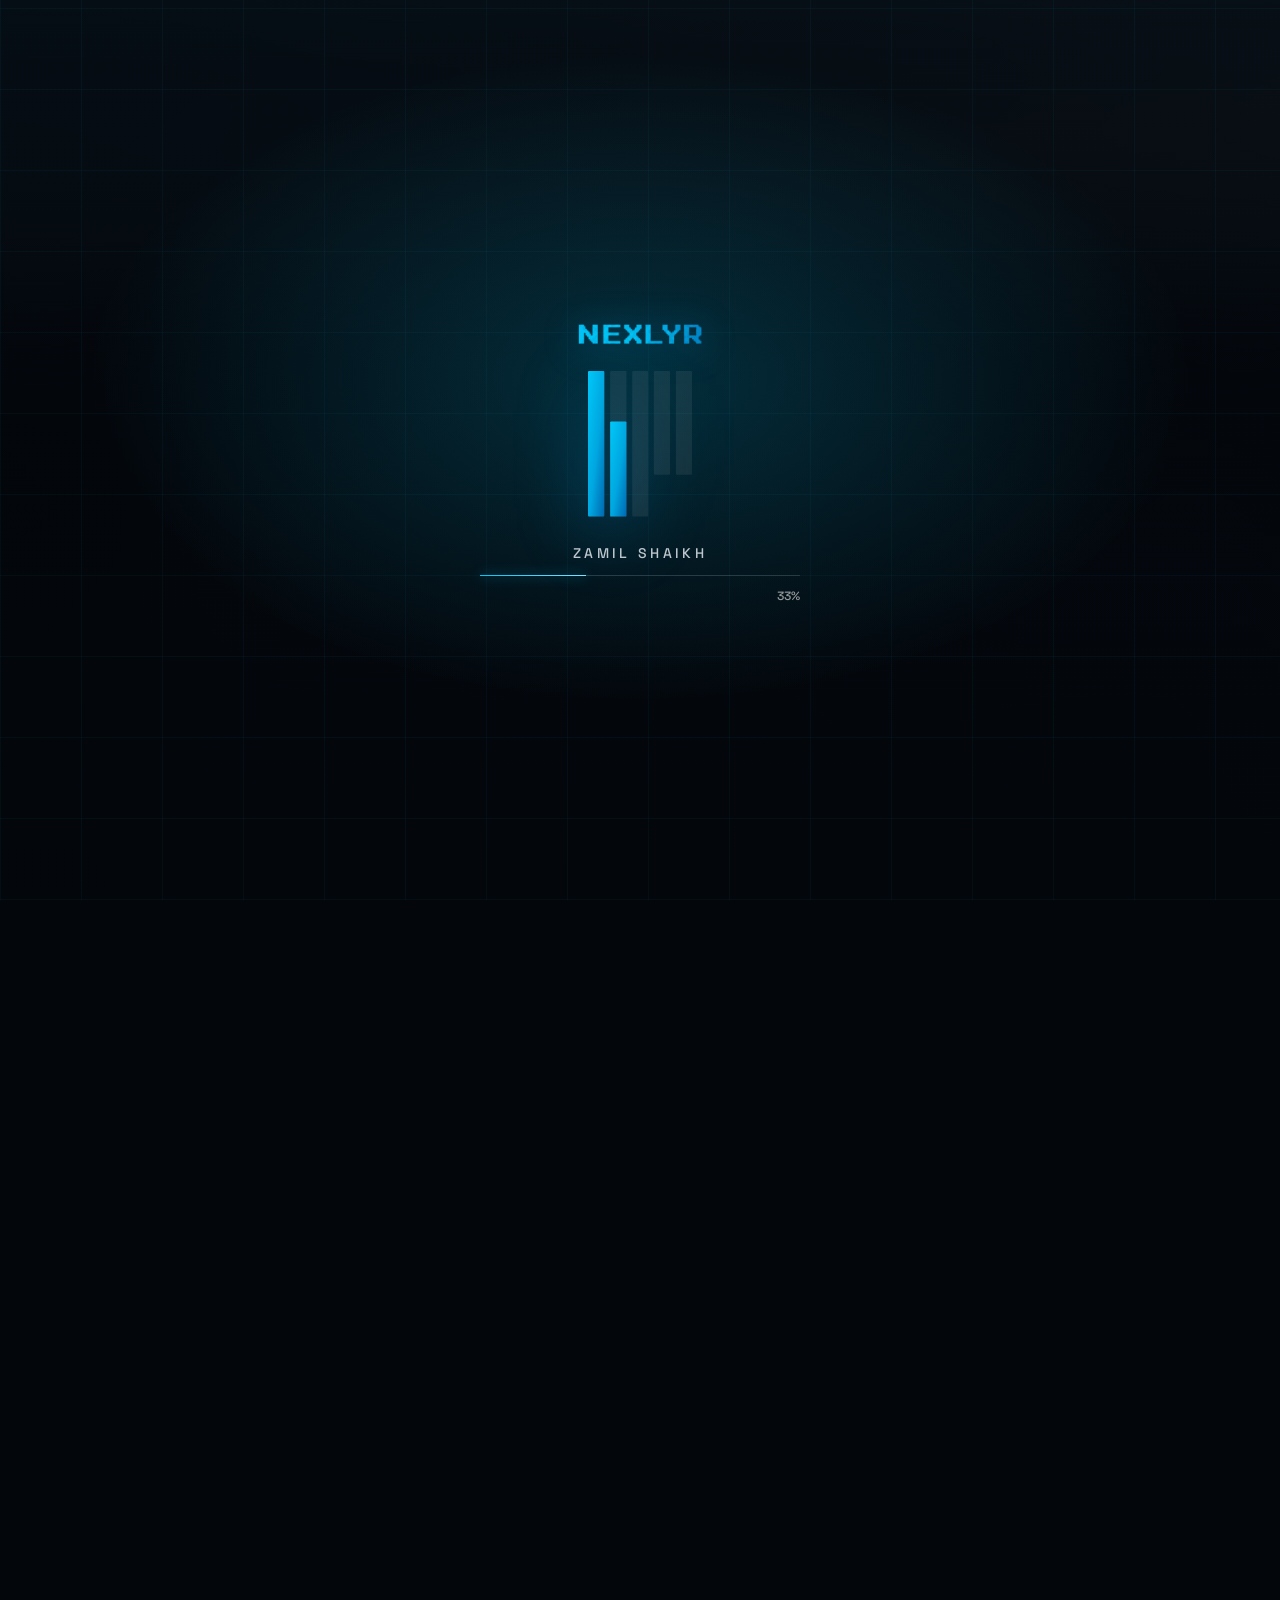
==== index.html @ 0f3cc49a "Add files via upload" ====
<!DOCTYPE html>
<html lang="en">
<head>
<meta charset="UTF-8">
<meta name="viewport" content="width=device-width, initial-scale=1.0, viewport-fit=cover">
<title>Zamil Shaikh — Video Editor & Director, Co-founder of Nexlyr Solutions</title>
<meta name="description" content="Zamil Shaikh — video editor, shooter and director in Karachi, co-founder of Nexlyr Solutions. Reels, promo videos and social media management for brands.">
<meta name="keywords" content="Zamil Shaikh, Zamil, zamil_fr, video editor Karachi, videographer Karachi, reels editor, promo video editing, short-form video, social media marketing Karachi, social media manager, content creator, Nexlyr Solutions, Khidmat-e-Rizq">
<meta name="author" content="Zamil Shaikh">
<meta name="robots" content="index, follow, max-image-preview:large, max-snippet:-1, max-video-preview:-1">
<meta name="googlebot" content="index, follow, max-image-preview:large, max-snippet:-1">
<!-- Search Console: only needed if nexlyr.solutions is NOT already a Domain property there.
     Paste the tag Google gives you here, e.g.
     <meta name="google-site-verification" content="..."> -->
<meta name="geo.region" content="PK-SD">
<meta name="geo.placename" content="Karachi">
<link rel="canonical" href="https://zamil.nexlyr.solutions/">
<link rel="alternate" hreflang="en" href="https://zamil.nexlyr.solutions/">
<link rel="alternate" hreflang="x-default" href="https://zamil.nexlyr.solutions/">
<link rel="me" href="https://www.instagram.com/zamil_fr">
<link rel="me" href="https://www.linkedin.com/in/zamil-shaikh-6154ba41a">
<link rel="author" href="https://zamil.nexlyr.solutions/about">
<meta name="theme-color" content="#03060B">
<link rel="icon" href="/favicon.ico" sizes="48x48">
<link rel="icon" type="image/png" sizes="96x96" href="/icon-96.png">
<link rel="icon" type="image/png" sizes="144x144" href="/icon-144.png">
<link rel="icon" type="image/png" href="/favicon.png">
<link rel="apple-touch-icon" href="/apple-touch-icon.png">
<link rel="manifest" href="site.webmanifest">
<meta name="apple-mobile-web-app-capable" content="yes">
<meta name="mobile-web-app-capable" content="yes">
<meta name="apple-mobile-web-app-status-bar-style" content="black-translucent">
<meta name="apple-mobile-web-app-title" content="Zamil">
<meta name="format-detection" content="telephone=no">
<meta property="og:locale" content="en_US">
<meta property="og:site_name" content="Zamil Shaikh">
<meta property="og:title" content="Zamil Shaikh — Video Editor & Director, Co-founder of Nexlyr Solutions">
<meta property="og:description" content="Reels, promo videos, short-form content and social media management for brands and businesses, from Karachi.">
<meta property="og:image" content="https://zamil.nexlyr.solutions/og-card.jpg">
<meta property="og:image:width" content="1200">
<meta property="og:image:height" content="630">
<meta property="og:image:type" content="image/jpeg">
<meta property="og:image:alt" content="Zamil Shaikh — video editor, shooter and director, co-founder of Nexlyr Solutions">
<meta property="og:url" content="https://zamil.nexlyr.solutions/">
<meta property="og:type" content="profile">
<meta property="profile:first_name" content="Zamil">
<meta property="profile:last_name" content="Shaikh">
<meta property="profile:username" content="zamil_fr">
<meta name="twitter:card" content="summary_large_image">
<meta name="twitter:title" content="Zamil Shaikh — Video Editor & Director, Co-founder of Nexlyr Solutions">
<meta name="twitter:description" content="Reels, promo videos, short-form content and social media management for brands and businesses, from Karachi.">
<meta name="twitter:image" content="https://zamil.nexlyr.solutions/og-card.jpg">
<meta name="twitter:image:alt" content="Zamil Shaikh — video editor, shooter and director">
<script type="application/ld+json">
{
  "@context": "https://schema.org",
  "@graph": [
    {
      "@type": "Person",
      "@id": "https://zamil.nexlyr.solutions/#zamil",
      "name": "Zamil Shaikh",
      "alternateName": [
        "Zamil",
        "zamil_fr"
      ],
      "url": "https://zamil.nexlyr.solutions/",
      "image": "https://zamil.nexlyr.solutions/zamil-cutout.webp",
      "email": "mailto:zamilshaikh700@gmail.com",
      "jobTitle": "Co-founder, Nexlyr Solutions",
      "description": "Video editor, shooter and director in Karachi. Co-founder of Nexlyr Solutions and founder of Khidmat-e-Rizq.",
      "worksFor": {
        "@id": "https://zamil.nexlyr.solutions/#nexlyr"
      },
      "address": {
        "@type": "PostalAddress",
        "addressLocality": "Karachi",
        "addressCountry": "PK"
      },
      "knowsAbout": [
        "Video editing",
        "Videography",
        "Directing",
        "Short-form video",
        "Promotional videos",
        "Social media marketing",
        "Social media management",
        "Content creation"
      ],
      "hasOccupation": {
        "@type": "Occupation",
        "name": "Video Editor",
        "skills": "Video editing, shooting, directing, social media management, content creation, creative direction",
        "occupationLocation": {
          "@type": "City",
          "name": "Karachi"
        },
        "occupationalCategory": "27-4032.00 Film and Video Editors"
      },
      "makesOffer": [
        {
          "@type": "Offer",
          "itemOffered": {
            "@type": "Service",
            "name": "Video editing"
          }
        },
        {
          "@type": "Offer",
          "itemOffered": {
            "@type": "Service",
            "name": "Shooting and directing"
          }
        },
        {
          "@type": "Offer",
          "itemOffered": {
            "@type": "Service",
            "name": "Social media marketing"
          }
        }
      ],
      "sameAs": [
        "https://www.instagram.com/zamil_fr",
        "https://www.linkedin.com/in/zamil-shaikh-6154ba41a",
        "https://nexlyr.solutions"
      ],
      "colleague": {
        "@type": "Person",
        "name": "Muhammad Hashir",
        "url": "https://hashir.nexlyr.solutions/",
        "jobTitle": "Founder, Nexlyr Solutions"
      },
      "memberOf": {
        "@id": "https://zamil.nexlyr.solutions/#nexlyr"
      },
      "subjectOf": {
        "@id": "https://zamil.nexlyr.solutions/#work"
      }
    },
    {
      "@type": "ProfessionalService",
      "@id": "https://zamil.nexlyr.solutions/#nexlyr",
      "name": "Nexlyr Solutions",
      "url": "https://nexlyr.solutions",
      "logo": "https://zamil.nexlyr.solutions/nexlyr-mark.png",
      "founder": [
        {
          "@type": "Person",
          "name": "Muhammad Hashir",
          "url": "https://hashir.nexlyr.solutions/"
        },
        {
          "@id": "https://zamil.nexlyr.solutions/#zamil"
        }
      ],
      "description": "Karachi agency for web development, brand identity, video editing and social media marketing.",
      "address": {
        "@type": "PostalAddress",
        "addressLocality": "Karachi",
        "addressCountry": "PK"
      },
      "areaServed": [
        {
          "@type": "City",
          "name": "Karachi"
        },
        {
          "@type": "Country",
          "name": "Pakistan"
        }
      ],
      "hasOfferCatalog": {
        "@type": "OfferCatalog",
        "name": "Services by Zamil Shaikh",
        "itemListElement": [
          {
            "@type": "Offer",
            "itemOffered": {
              "@type": "Service",
              "name": "Video editing",
              "url": "https://zamil.nexlyr.solutions/video-editing"
            }
          },
          {
            "@type": "Offer",
            "itemOffered": {
              "@type": "Service",
              "name": "Shooting and directing",
              "url": "https://zamil.nexlyr.solutions/shooting-directing"
            }
          },
          {
            "@type": "Offer",
            "itemOffered": {
              "@type": "Service",
              "name": "Social media marketing",
              "url": "https://zamil.nexlyr.solutions/social-media-marketing"
            }
          }
        ]
      }
    },
    {
      "@type": "WebSite",
      "@id": "https://zamil.nexlyr.solutions/#website",
      "url": "https://zamil.nexlyr.solutions/",
      "name": "Zamil Shaikh — Portfolio",
      "inLanguage": "en",
      "about": {
        "@id": "https://zamil.nexlyr.solutions/#zamil"
      },
      "publisher": {
        "@id": "https://zamil.nexlyr.solutions/#zamil"
      }
    },
    {
      "@type": "ProfilePage",
      "@id": "https://zamil.nexlyr.solutions/#page",
      "url": "https://zamil.nexlyr.solutions/",
      "name": "Zamil Shaikh — Video Editor & Director, Co-founder of Nexlyr Solutions",
      "isPartOf": {
        "@id": "https://zamil.nexlyr.solutions/#website"
      },
      "mainEntity": {
        "@id": "https://zamil.nexlyr.solutions/#zamil"
      },
      "primaryImageOfPage": "https://zamil.nexlyr.solutions/og-card.jpg",
      "inLanguage": "en"
    },
    {
      "@type": "Service",
      "name": "Video editing",
      "alternateName": [
        "Reels editing",
        "Short-form video editing"
      ],
      "serviceType": "Video editing",
      "description": "Reels, short-form content, promotional videos and social clips.",
      "provider": {
        "@id": "https://zamil.nexlyr.solutions/#zamil"
      },
      "areaServed": {
        "@type": "City",
        "name": "Karachi"
      },
      "url": "https://zamil.nexlyr.solutions/video-editing"
    },
    {
      "@type": "Service",
      "name": "Shooting and directing",
      "alternateName": [
        "Videography",
        "Promo shoots"
      ],
      "serviceType": "Videography",
      "description": "Promotional videos planned, shot, directed and edited for digital promotion.",
      "provider": {
        "@id": "https://zamil.nexlyr.solutions/#zamil"
      },
      "areaServed": {
        "@type": "City",
        "name": "Karachi"
      },
      "url": "https://zamil.nexlyr.solutions/shooting-directing"
    },
    {
      "@type": "Service",
      "name": "Social media marketing",
      "alternateName": [
        "Social media management"
      ],
      "serviceType": "Social media marketing",
      "description": "Content planning, posting, page management and campaign support.",
      "provider": {
        "@id": "https://zamil.nexlyr.solutions/#zamil"
      },
      "areaServed": {
        "@type": "City",
        "name": "Karachi"
      },
      "url": "https://zamil.nexlyr.solutions/social-media-marketing"
    },
    {
      "@type": "Organization",
      "@id": "https://zamil.nexlyr.solutions/#khidmat",
      "name": "Khidmat-e-Rizq",
      "founder": {
        "@id": "https://zamil.nexlyr.solutions/#zamil"
      },
      "description": "Food drive initiative supporting people through food distribution and community service.",
      "sameAs": [
        "https://www.instagram.com/khidmat_e_riqz"
      ]
    },
    {
      "@type": "FAQPage",
      "mainEntity": [
        {
          "@type": "Question",
          "name": "Who is Zamil Shaikh?",
          "acceptedAnswer": {
            "@type": "Answer",
            "text": "Zamil Shaikh is a video editor, shooter and director from Karachi, Pakistan. He is a co-founder of Nexlyr Solutions and the founder of Khidmat-e-Rizq, a food drive initiative."
          }
        },
        {
          "@type": "Question",
          "name": "What kind of work does Zamil Shaikh take?",
          "acceptedAnswer": {
            "@type": "Answer",
            "text": "Video editing, shooting, directing, and social media content and management."
          }
        },
        {
          "@type": "Question",
          "name": "Does he take smaller projects?",
          "acceptedAnswer": {
            "@type": "Answer",
            "text": "Yes, depending on the scope and timeline."
          }
        },
        {
          "@type": "Question",
          "name": "What is the fastest way to reach him?",
          "acceptedAnswer": {
            "@type": "Answer",
            "text": "WhatsApp is the fastest way. The contact form, email and Instagram also work."
          }
        }
      ]
    },
    {
      "@type": "ItemList",
      "@id": "https://zamil.nexlyr.solutions/#work",
      "name": "Selected work by Zamil Shaikh",
      "itemListElement": [
        {
          "@type": "ListItem",
          "position": 1,
          "item": {
            "@type": "CreativeWork",
            "name": "Nexlyr Social Content",
            "genre": "Campaign and video content",
            "description": "Social-first creative and promotional content produced for Nexlyr projects.",
            "creator": {
              "@id": "https://zamil.nexlyr.solutions/#zamil"
            }
          }
        },
        {
          "@type": "ListItem",
          "position": 2,
          "item": {
            "@type": "CreativeWork",
            "name": "Short-form Brand Reels",
            "genre": "Client content",
            "description": "Engaging reels and promotional clips, edited for social platforms.",
            "creator": {
              "@id": "https://zamil.nexlyr.solutions/#zamil"
            }
          }
        },
        {
          "@type": "ListItem",
          "position": 3,
          "item": {
            "@type": "CreativeWork",
            "name": "Social Media Campaigns",
            "genre": "Campaign",
            "description": "Content production and platform-focused creative for brands and businesses.",
            "creator": {
              "@id": "https://zamil.nexlyr.solutions/#zamil"
            }
          }
        },
        {
          "@type": "ListItem",
          "position": 4,
          "item": {
            "@type": "CreativeWork",
            "name": "Creative Promo Videos",
            "genre": "Promotional video",
            "description": "Video content shot, directed and edited for digital promotion.",
            "creator": {
              "@id": "https://zamil.nexlyr.solutions/#zamil"
            }
          }
        }
      ]
    },
    {
      "@type": "SiteNavigationElement",
      "name": [
        "About",
        "Services",
        "Selected work",
        "Experience",
        "Contact",
        "Video editing",
        "Shooting and directing",
        "Social media marketing"
      ],
      "url": [
        "https://zamil.nexlyr.solutions/#about",
        "https://zamil.nexlyr.solutions/#services",
        "https://zamil.nexlyr.solutions/#work",
        "https://zamil.nexlyr.solutions/#route",
        "https://zamil.nexlyr.solutions/#contact",
        "https://zamil.nexlyr.solutions/video-editing",
        "https://zamil.nexlyr.solutions/shooting-directing",
        "https://zamil.nexlyr.solutions/social-media-marketing"
      ]
    }
  ]
}
</script>
<link rel="preload" href="hero-poster.webp" as="image" fetchpriority="high" media="(min-aspect-ratio: 1/1)">
<link rel="preload" href="hero-poster-mobile.webp" as="image" fetchpriority="high" media="(max-aspect-ratio: 1/1)">
<link rel="preload" href="font-grotesk-700.woff2" as="font" type="font/woff2" crossorigin>
<link rel="preload" href="font-poppins-400.woff2" as="font" type="font/woff2" crossorigin>
<script src="config.js?v=1"></script>
<script src="lenis.min.js" defer></script>
<style>
@font-face{font-family:'Archivo';src:url('font-archivo-600.woff2') format('woff2');font-weight:500 600;font-style:normal;font-display:swap}
@font-face{font-family:'Archivo';src:url('font-archivo-700.woff2') format('woff2');font-weight:700 900;font-style:normal;font-display:swap}
@font-face{font-family:'Poppins';src:url('font-poppins-400.woff2') format('woff2');font-weight:400;font-style:normal;font-display:swap}
@font-face{font-family:'Poppins';src:url('font-poppins-500.woff2') format('woff2');font-weight:500;font-style:normal;font-display:swap}
@font-face{font-family:'Poppins';src:url('font-poppins-600.woff2') format('woff2');font-weight:600 700;font-style:normal;font-display:swap}
@font-face{font-family:'Grotesk';src:url('font-grotesk-500.woff2') format('woff2');font-weight:400 500;font-style:normal;font-display:swap}
@font-face{font-family:'Grotesk';src:url('font-grotesk-700.woff2') format('woff2');font-weight:600 800;font-style:normal;font-display:swap}
:root{
  --bg:#0d0a09;
  --ink:#F7F5F2;
  --ink-2:rgba(247,245,242,.74);
  --ink-3:rgba(247,245,242,.5);
  --ember:#FF7A1A; --ember-2:#FFB057;
  --font:'Poppins', system-ui, -apple-system, 'Segoe UI', sans-serif;
  --serif:'Playfair Display', Georgia, 'Times New Roman', serif;
  --pad:clamp(16px,3.6vw,48px);
  --r:22px; --r-sm:14px;
  /* liquid glass material */
  --lg-fill:linear-gradient(135deg,rgba(255,255,255,.13) 0%,rgba(255,255,255,.04) 45%,rgba(255,255,255,.08) 100%);
  --lg-tint:rgba(22,15,12,.52);
  --lg-blur:blur(30px) saturate(1.6);
  --lg-edge:linear-gradient(145deg,rgba(255,255,255,.7),rgba(255,255,255,.08) 38%,rgba(255,255,255,.04) 62%,rgba(255,255,255,.45));
  --lg-shadow:inset 0 1px 1px rgba(255,255,255,.35),inset 0 -1px 1px rgba(0,0,0,.18),0 18px 50px -22px rgba(0,0,0,.65);
}
*,*::before,*::after{margin:0;padding:0;box-sizing:border-box}
html,body{background:var(--bg);color:var(--ink);overflow-x:clip}
body{font-family:var(--font);font-size:16px;line-height:1.5;-webkit-font-smoothing:antialiased}
a{color:inherit;text-decoration:none}
button,input,textarea{font:inherit;color:inherit}
button{cursor:pointer;background:none;border:0}
img{display:block;max-width:100%}
:focus-visible{outline:2px solid var(--ember-2);outline-offset:3px;border-radius:10px}
h1,h2,h3{font-weight:600;letter-spacing:-.03em;line-height:1.04}
.acc{font-family:var(--serif);font-style:italic;font-weight:500;letter-spacing:-.01em;background:linear-gradient(100deg,#FFE3C4 0%,#FFB057 40%,#FF7A1A 60%,#FFE3C4 100%);background-size:220% 100%;-webkit-background-clip:text;background-clip:text;color:transparent;animation:sheen 6s ease-in-out infinite}
@keyframes sheen{0%,100%{background-position:0% 50%}50%{background-position:100% 50%}}
.icon .d{fill:currentColor;fill-opacity:.28;stroke:none}
.icon{width:20px;height:20px;flex:none;stroke:currentColor;fill:none;stroke-width:1.7;stroke-linecap:round;stroke-linejoin:round}

/* ── liquid glass ───────────────────────── */
.lg{position:relative;isolation:isolate;background:var(--lg-fill),var(--lg-tint);
  backdrop-filter:var(--lg-blur);-webkit-backdrop-filter:var(--lg-blur);box-shadow:var(--lg-shadow);border-radius:var(--r)}
.lg::before{content:"";position:absolute;inset:0;border-radius:inherit;padding:1px;pointer-events:none;z-index:1;
  background:var(--lg-edge);-webkit-mask:linear-gradient(#000 0 0) content-box,linear-gradient(#000 0 0);
  -webkit-mask-composite:xor;mask-composite:exclude}
.lg::after{content:"";position:absolute;inset:0;border-radius:inherit;pointer-events:none;z-index:-1;
  background:radial-gradient(120% 60% at 20% -10%,rgba(255,255,255,.22),transparent 55%)}

/* buttons: rounded squares, never capsules */
.btn{position:relative;display:inline-flex;align-items:center;gap:10px;min-height:48px;padding:0 18px 0 6px;border-radius:var(--r-sm);
  font-weight:500;white-space:nowrap;transition:transform .2s,filter .2s}
.btn .bi{width:36px;height:36px;border-radius:10px;display:grid;place-items:center}
.btn:hover{filter:brightness(1.08)}
.btn:active{transform:scale(.97)}
.btn-solid{background:linear-gradient(180deg,#fff,#EDE8E3);color:#18110e;
  box-shadow:inset 0 1px 0 #fff,inset 0 -2px 0 rgba(0,0,0,.08),0 12px 30px -12px rgba(0,0,0,.6)}
.btn-solid .bi{background:linear-gradient(145deg,var(--ember-2),var(--ember));color:#1c120d}
.btn-glass .bi{background:rgba(255,255,255,.14)}
.btn-plain{padding:0 18px}

/* ── hero video ─────────────────────────── */
.screen{position:fixed;inset:0;z-index:0;background:#000 center/cover no-repeat}
.screen video{position:absolute;inset:0;width:100%;height:100%;object-fit:cover;transform:translateZ(0);backface-visibility:hidden}
.screen::after{content:"";position:absolute;inset:0;pointer-events:none;
  background:linear-gradient(90deg,rgba(13,10,9,.38),transparent 55%),linear-gradient(180deg,rgba(13,10,9,.35),transparent 24%,transparent 58%,rgba(13,10,9,.8))}

/* ── top: brand, pull handle, dock ──────── */
.top{position:fixed;inset:0 0 auto 0;z-index:30;display:grid;grid-template-columns:1fr auto 1fr;align-items:start;gap:10px;
  padding:max(14px,env(safe-area-inset-top)) var(--pad) 0;pointer-events:none}
.top > *{pointer-events:auto}
.brand{display:flex;align-items:center;gap:10px;height:56px;padding:0 16px 0 10px;justify-self:start}
.brand img{width:30px;height:30px;flex:none;object-fit:contain}
.brand b{font-weight:500;white-space:nowrap}
.pull-wrap{display:flex;flex-direction:column;align-items:center;gap:8px}
.dock{display:flex;gap:4px;padding:6px;border-radius:26px}
.dock button{position:relative;z-index:2;display:flex;flex-direction:column;align-items:center;justify-content:center;gap:3px;
  width:74px;height:56px;border-radius:20px;color:var(--ink-2);font-size:11.5px;transition:color .25s}
.dock button:hover{color:var(--ink)}
.dock button.on{color:var(--ink)}
.dock .lens{position:absolute;z-index:1;top:6px;left:6px;width:74px;height:56px;border-radius:20px;
  background:linear-gradient(160deg,rgba(255,255,255,.3),rgba(255,255,255,.1));
  box-shadow:inset 0 1px 1px rgba(255,255,255,.55),inset 0 -1px 2px rgba(0,0,0,.2),0 6px 16px -6px rgba(0,0,0,.5);
  transition:transform .45s cubic-bezier(.22,1,.36,1),width .45s cubic-bezier(.22,1,.36,1)}
.handle{display:flex;align-items:center;gap:10px;height:40px;padding:0 16px;border-radius:16px;touch-action:none;
  user-select:none;-webkit-user-select:none;cursor:grab;font-size:13px;font-weight:500;white-space:nowrap;transition:box-shadow .4s}
.handle .grip{width:30px;height:4px;border-radius:4px;background:rgba(255,255,255,.7)}
.handle svg{width:15px;height:15px;animation:nudge 1.8s ease-in-out infinite}
@keyframes nudge{50%{transform:translateY(3px)}}
.handle.hot{box-shadow:var(--lg-shadow),0 0 0 1px rgba(255,176,87,.6),0 12px 40px -6px rgba(255,122,26,.7)}
.handle.hot .grip{background:var(--ember-2)}
.contact-top{justify-self:end;height:56px}

@media (max-width:860px){
  .top{grid-template-columns:auto 1fr auto}
  .brand b{display:none}
  .brand{padding:0;width:56px;justify-content:center}
  .pull-wrap{justify-self:center}
  .dock{position:fixed;left:50%;bottom:max(14px,env(safe-area-inset-bottom));transform:translateX(-50%);z-index:30}
  .dock button{width:64px;height:54px;font-size:10.5px}
  .dock .lens{width:64px;height:54px}
  .contact-top span.t{display:none}
  .handle .long{display:none}
  .top{gap:8px}
  .contact-top{padding:0 6px}
}

/* ── scroll track + panels ──────────────── */
#track{position:relative;z-index:1;height:560vh}
.layer{position:fixed;inset:0;z-index:10;pointer-events:none}
.panel{position:absolute;opacity:0;visibility:hidden;will-change:opacity,transform}
.panel.on{visibility:visible;pointer-events:auto}

.p-intro{left:var(--pad);bottom:clamp(110px,19vh,210px);max-width:min(760px,calc(100% - 2*var(--pad)))}
.tagline{display:inline-flex;align-items:center;gap:10px;height:40px;padding:0 14px 0 6px;border-radius:14px;font-size:14px}
.tagline img{width:28px;height:28px;padding:4px;border-radius:9px;background:rgba(255,255,255,.14)}
.p-intro .tagline{margin-bottom:clamp(26px,5vh,54px)}
.p-intro h1{font-size:clamp(50px,8vw,118px);margin:0 0 16px;line-height:.98;filter:drop-shadow(0 6px 24px rgba(30,10,0,.35))}
.p-intro h1 .line{display:block;padding-bottom:.04em}
.p-intro h1 .acc{font-size:1.08em;animation:sheen 6s ease-in-out infinite}
.ch{display:inline-block;opacity:0;transform:translateY(60%) rotate(4deg);filter:blur(8px);transition:opacity .7s cubic-bezier(.2,.8,.2,1),transform .9s cubic-bezier(.2,.8,.2,1),filter .7s}
.ready .ch{opacity:1;transform:none;filter:none}
.fade-up{opacity:0;transform:translateY(16px);transition:opacity .8s .5s,transform .8s .5s cubic-bezier(.2,.8,.2,1)}
.ready .fade-up{opacity:1;transform:none}
.rot{position:relative;display:inline-block;vertical-align:baseline;line-height:1.5;white-space:nowrap;transition:width .5s cubic-bezier(.2,.8,.2,1)}
.rot .sizer{visibility:hidden;font-family:var(--serif);font-style:italic;position:static!important;opacity:0}
.rot span{position:absolute;left:0;top:0;white-space:nowrap;padding-right:.08em;font-family:var(--serif);font-style:italic;color:var(--ember-2);transform:translateY(55%);opacity:0;filter:blur(4px);transition:transform .6s cubic-bezier(.2,.8,.2,1),opacity .45s,filter .45s}
.rot span.in{transform:none;opacity:1;filter:none}
.rot span.out{transform:translateY(-55%);opacity:0;filter:blur(4px)}
.p-intro p{line-height:1.5;font-size:clamp(17px,1.7vw,22px);max-width:34ch;text-shadow:0 2px 18px rgba(30,10,0,.6)}

.p-services{left:var(--pad);top:clamp(96px,16vh,160px);width:min(430px,calc(100% - 2*var(--pad)));padding:22px}
.p-exp{right:var(--pad);top:clamp(96px,16vh,160px);width:min(400px,calc(100% - 2*var(--pad)));padding:22px}
.kicker{display:flex;align-items:center;gap:8px;font-size:13px;color:var(--ink-2);margin-bottom:6px}
.kicker::before{content:"";width:6px;height:6px;border-radius:2px;background:var(--ember-2)}
.panel h2{font-size:30px;margin-bottom:16px}
.tiles{display:grid;grid-template-columns:1fr 1fr;gap:10px}
.tile{padding:14px;border-radius:16px;border:0;color:inherit;text-align:left;width:100%;transition:transform .3s cubic-bezier(.22,1,.36,1),box-shadow .3s}
button.tile:hover{transform:translateY(-2px)}
button.tile::after{content:"";position:absolute;inset:auto 10px 10px auto;width:6px;height:6px;border-right:1.5px solid var(--ink-3);border-top:1.5px solid var(--ink-3);transform:rotate(45deg);opacity:.5}
button.tile:hover::after{opacity:1;border-color:var(--ember-2)}
.tile .ic{width:40px;height:40px;border-radius:12px;display:grid;place-items:center;margin-bottom:14px;color:#1c120d;
  background:linear-gradient(145deg,var(--ember-2),var(--ember));box-shadow:inset 0 1px 1px rgba(255,255,255,.6),0 6px 14px -6px rgba(255,122,26,.8)}
.tile b{display:block;font-weight:600;font-size:15.5px;line-height:1.2}
.tile span{display:block;font-size:13px;color:var(--ink-2);margin-top:4px;line-height:1.35}
.stops{display:grid;gap:8px}
.stop{display:grid;grid-template-columns:46px minmax(0,1fr) auto;gap:12px;align-items:center;padding:10px 12px 10px 10px;border-radius:16px}
.mono{width:46px;height:46px;border-radius:13px;display:grid;place-items:center;font-weight:600;font-size:19px;
  background:rgba(255,255,255,.12);box-shadow:inset 0 1px 1px rgba(255,255,255,.3)}
.stop b{display:block;font-weight:600;line-height:1.2}
.stop .who span{display:block;font-size:13px;color:var(--ink-2)}
.state{font-size:11.5px;padding:4px 8px;border-radius:8px;background:rgba(255,255,255,.1);color:var(--ink-2);white-space:nowrap}
.state.now{background:rgba(255,122,26,.25);color:#FFD2A6}

.p-final{left:50%;bottom:clamp(100px,14vh,140px);width:min(580px,calc(100% - 2*var(--pad)));padding:26px;text-align:center}
.p-final h2{font-size:clamp(30px,4vw,46px);margin-bottom:10px}
.p-final p{color:var(--ink-2);margin:0 auto 20px;max-width:38ch}
.p-final .row{display:flex;flex-wrap:wrap;gap:10px;justify-content:center}

.meter{position:fixed;z-index:20;right:var(--pad);top:50%;transform:translateY(-50%);width:4px;height:120px;border-radius:4px;
  background:rgba(255,255,255,.22);overflow:hidden;transition:opacity .3s}
.meter b{display:block;width:100%;height:0;background:var(--ink);border-radius:4px}
.autonote{position:fixed;z-index:20;left:var(--pad);bottom:max(20px,env(safe-area-inset-bottom));display:flex;align-items:center;gap:8px;
  height:38px;padding:0 12px;border-radius:12px;font-size:12.5px;color:var(--ink-2);opacity:0;transition:opacity .4s;pointer-events:none;white-space:nowrap}
.autonote.on{opacity:1}
.autonote i{width:8px;height:8px;border-radius:50%;background:var(--ember-2);animation:blink 1.2s infinite}
@keyframes blink{50%{opacity:.3}}

@media (max-width:860px){
  .p-intro{bottom:calc(120px + env(safe-area-inset-bottom))}
  .p-services,.p-exp{left:var(--pad);right:var(--pad);width:auto;top:auto;bottom:calc(96px + env(safe-area-inset-bottom));padding:18px}
  .panel h2{font-size:24px;margin-bottom:12px}
  .tile{padding:11px}
  .tile .ic{width:34px;height:34px;margin-bottom:10px}
  .tile span{display:none}
  .p-final{bottom:calc(96px + env(safe-area-inset-bottom))}
  .meter{display:none}
  .autonote .long{display:none}
  .autonote{bottom:auto;top:calc(max(14px,env(safe-area-inset-top)) + 64px);left:50%;transform:translateX(-50%)}
}

/* ── pull-down portfolio ────────────────── */
.sheet{position:fixed;inset:0;z-index:50;transform:translateY(-100%);visibility:hidden;
  transition:transform .6s cubic-bezier(.2,.85,.2,1),visibility 0s linear .6s;
  background:#15100e url("sheet-bg.webp") center/cover no-repeat}
.sheet::before{content:"";position:absolute;inset:0;background:linear-gradient(160deg,rgba(20,14,12,.45),rgba(12,9,8,.78))}
.sheet.show{visibility:visible;transition:transform .6s cubic-bezier(.2,.85,.2,1),visibility 0s}
.sheet.dragging{transition:none;visibility:visible}
.sheet-scroll{position:relative;height:100%;overflow:auto;overscroll-behavior:contain;
  padding:max(18px,env(safe-area-inset-top)) var(--pad) 96px}
.close-handle{position:absolute;left:50%;bottom:max(14px,env(safe-area-inset-bottom));transform:translateX(-50%);z-index:5}

.dash{display:grid;grid-template-columns:76px minmax(0,1fr);gap:18px;max-width:1380px;margin:0 auto}
.side{position:sticky;top:0;align-self:start;display:flex;flex-direction:column;align-items:center;gap:4px;padding:8px;border-radius:30px}
.side .home{width:60px;height:60px;display:grid;place-items:center;margin-bottom:6px}
.side .home img{width:34px;height:34px}
.side a,.side button{position:relative;z-index:2;width:60px;height:60px;display:grid;place-items:center;border-radius:22px;color:var(--ink-3);transition:color .25s}
.side a:hover,.side button:hover,.side a.on{color:var(--ink)}
.side .lens{position:absolute;z-index:1;left:8px;top:0;width:60px;height:60px;border-radius:22px;
  background:linear-gradient(160deg,rgba(255,255,255,.3),rgba(255,255,255,.1));
  box-shadow:inset 0 1px 1px rgba(255,255,255,.55),inset 0 -1px 2px rgba(0,0,0,.2),0 6px 16px -6px rgba(0,0,0,.5);
  transition:transform .45s cubic-bezier(.22,1,.36,1),width .45s cubic-bezier(.22,1,.36,1)}
.side .sep{width:30px;height:1px;background:rgba(255,255,255,.15);margin:6px 0}

.dash-main{min-width:0;display:grid;gap:18px}
.dash-main > *,.card,.row-1,.row-3,.col{min-width:0}
.dash-head{display:flex;align-items:center;justify-content:space-between;gap:12px;min-height:60px;padding:8px 8px 8px 22px;border-radius:24px}
.dash-head h2{font-size:clamp(22px,2.4vw,28px);font-weight:500}
.head-acts{display:flex;align-items:center;gap:8px;flex-wrap:wrap;justify-content:flex-end}
.sq{width:44px;height:44px;border-radius:14px;display:grid;place-items:center;background:rgba(255,255,255,.1);box-shadow:inset 0 1px 1px rgba(255,255,255,.25)}
.sq:hover{background:rgba(255,255,255,.2)}
.avatar{width:44px;height:44px;border-radius:14px;overflow:hidden;background:linear-gradient(160deg,#ffa35a,#b8430c)}
.avatar img{width:100%;height:100%;object-fit:cover;object-position:50% 8%;transform:scale(1.7);transform-origin:50% 6%}

.row-1{display:grid;grid-template-columns:minmax(0,1.9fr) minmax(0,1fr);gap:18px}
.hero-card{overflow:hidden;min-height:450px;padding:clamp(22px,3vw,36px);display:flex;flex-direction:column;justify-content:space-between;border-radius:30px}
.hero-card .glow{position:absolute;z-index:0;right:4%;top:14%;width:440px;height:440px;border-radius:50%;
  background:radial-gradient(circle,rgba(255,122,26,.95) 0%,rgba(255,122,26,.35) 42%,transparent 70%);filter:blur(8px)}
.hero-card .me{position:absolute;z-index:1;right:2%;bottom:0;height:104%;max-height:580px;width:auto;object-fit:contain;filter:drop-shadow(0 20px 40px rgba(0,0,0,.45))}
.hero-copy{position:relative;z-index:2;max-width:48%}
.hero-copy h1,.hero-copy h2{font-size:clamp(36px,4.2vw,62px);margin:8px 0 24px}
.row{display:flex;flex-wrap:wrap;gap:10px}
.stats{position:relative;z-index:3;display:grid;grid-template-columns:repeat(4,minmax(0,1fr));margin-top:28px;border-radius:20px;max-width:640px}
.stat{padding:16px 18px;border-left:1px solid rgba(255,255,255,.12)}
.stat:first-child{border-left:0}
.stat b{display:block;font-size:clamp(28px,3vw,40px);font-weight:600;line-height:1}
.stat span{display:flex;align-items:center;gap:6px;font-size:12.5px;color:var(--ink-2);margin-top:6px}
.stat span::before{content:"";width:8px;height:8px;border-radius:3px;background:var(--c,#fff)}

.col{display:grid;gap:18px;align-content:start}
.card{padding:22px;border-radius:26px}
.card h3{font-size:15px;font-weight:500;color:var(--ink-2);margin-bottom:14px}
.svc{display:grid;gap:8px}
.svc > *{display:grid;align-items:center;border:0;background:rgba(255,255,255,.06);color:inherit;transition:background .25s,transform .25s}
.svc > *:hover{background:rgba(255,255,255,.13);transform:translateX(2px)}
.svc .go-i{width:16px;height:16px;opacity:.45}
.svc > *:hover .go-i{opacity:1;color:var(--ember-2)}
.svc .ic{width:40px;height:40px;border-radius:12px;display:grid;place-items:center;color:#1c120d;background:linear-gradient(145deg,var(--ember-2),var(--ember))}
.svc b{display:block;font-weight:500;font-size:15px}
.svc small{display:block;font-size:12.5px;color:var(--ink-3)}
.now-card{display:grid;grid-template-columns:minmax(0,1fr) 110px;gap:14px;align-items:center}
.now-card .big{font-size:26px;font-weight:600;line-height:1.05;margin-bottom:6px}
.now-card p{font-size:13.5px;color:var(--ink-2)}
.now-card .art img{width:62px;height:62px;border-radius:16px}
.now-card .art{height:110px;border-radius:20px;display:grid;place-items:center;font-size:50px;
  background:radial-gradient(circle at 50% 40%,rgba(27,166,232,.55),rgba(27,166,232,.08) 70%),rgba(255,255,255,.06);box-shadow:inset 0 1px 1px rgba(255,255,255,.3)}

.work-card{padding:0;overflow:hidden}
.work-top{display:flex;align-items:center;justify-content:space-between;gap:12px;flex-wrap:wrap;padding:20px 22px 14px}
.work-top h3{margin:0;font-size:19px;color:var(--ink)}
.seg{position:relative;display:flex;padding:4px;border-radius:16px;background:rgba(0,0,0,.18);box-shadow:inset 0 1px 2px rgba(0,0,0,.3)}
.seg button{position:relative;z-index:2;height:38px;padding:0 14px;border-radius:12px;font-size:13.5px;color:var(--ink-2);white-space:nowrap}
.seg button.on{color:var(--ink)}
.seg .lens{position:absolute;z-index:1;top:4px;left:4px;height:38px;border-radius:12px;
  background:linear-gradient(160deg,rgba(255,255,255,.3),rgba(255,255,255,.1));box-shadow:inset 0 1px 1px rgba(255,255,255,.5);
  transition:transform .4s cubic-bezier(.22,1,.36,1),width .4s cubic-bezier(.22,1,.36,1)}
.thead,.trow{display:grid;grid-template-columns:minmax(0,1.3fr) minmax(0,2fr) 190px;gap:18px;align-items:center;padding:12px 22px}
.thead{font-size:12.5px;color:var(--ink-3);border-top:1px solid rgba(255,255,255,.1);border-bottom:1px solid rgba(255,255,255,.1)}
.trow{border-bottom:1px solid rgba(255,255,255,.07);transition:background .2s}
.trow:last-child{border-bottom:0}
.trow:hover{background:rgba(255,255,255,.05)}
.pj{display:grid;grid-template-columns:58px minmax(0,1fr);gap:14px;align-items:center}
.logo-tile{display:grid;place-items:center;overflow:hidden;color:var(--ember-2)}
.logo-tile img{width:78%;height:78%;object-fit:contain}
.logo-tile.light{background:linear-gradient(160deg,#FFFDFB,#EDE6DF)!important;box-shadow:inset 0 1px 0 #fff,0 4px 12px -6px rgba(0,0,0,.6)!important}
.logo-tile .icon{width:24px;height:24px}
.pj .thumb{width:58px;height:52px;border-radius:14px;display:grid;place-items:center;font-size:24px;
  background:linear-gradient(145deg,rgba(255,176,87,.3),rgba(255,255,255,.05));box-shadow:inset 0 1px 1px rgba(255,255,255,.3)}
.pj b{display:block;font-weight:500;line-height:1.2}
.pj small{display:block;font-size:12px;color:var(--ink-3);margin-top:3px}
.trow .desc{font-size:14px;color:var(--ink-2)}
.live{justify-self:end;display:inline-flex;align-items:center;gap:8px;height:40px;padding:0 12px;border-radius:12px;font-size:13px;
  background:rgba(255,255,255,.08);box-shadow:inset 0 1px 1px rgba(255,255,255,.2);max-width:100%;overflow:hidden;white-space:nowrap}
.live:hover{background:var(--ink);color:#18110e}
.live .dot.demo{background:var(--ember-2);box-shadow:0 0 8px var(--ember-2)}
.live .dot{width:7px;height:7px;border-radius:50%;background:#3ddc84;box-shadow:0 0 8px #3ddc84;flex:none}
.live span{overflow:hidden;text-overflow:ellipsis}
@media (max-width:900px){
  .thead{display:none}
  .trow{grid-template-columns:minmax(0,1fr) auto;gap:10px 14px}
  .trow .desc{grid-column:1 / -1}
  .trow .cell-live{grid-row:1;grid-column:2}
  .live span{display:none}
}

.row-3{display:grid;grid-template-columns:minmax(0,1fr) minmax(0,1.15fr);gap:18px}
.timeline{display:grid;grid-template-columns:repeat(auto-fill,minmax(min(100%,340px),1fr));gap:10px}
.certs{display:grid;gap:10px}
.cert{display:grid;grid-template-columns:46px minmax(0,1fr);gap:12px;align-items:center;padding:12px;border-radius:16px;background:rgba(255,255,255,.06);color:inherit;text-decoration:none;transition:background .18s ease,transform .18s ease,box-shadow .18s ease}
.cert b{display:block;font-weight:500}
.cert small{display:block;color:var(--ink-3);font-size:12.5px}
a.cert:hover,a.cert:focus-visible{background:rgba(94,215,255,.10);transform:translateY(-1px);box-shadow:0 6px 22px rgba(0,0,0,.28)}
.cert-shot{width:46px;height:46px;border-radius:12px;object-fit:cover;background:rgba(255,255,255,.05);display:block}
.cert-go{display:inline-flex;align-items:center;gap:5px;margin-top:3px;font-size:11.5px;letter-spacing:.06em;text-transform:uppercase;color:var(--acc)}
.cert-go svg{width:11px;height:11px}
.tl{display:grid;grid-template-columns:46px minmax(0,1fr);gap:14px;padding:14px;border-radius:18px;background:rgba(255,255,255,.06)}
.tl .top-line{display:flex;align-items:center;gap:8px;flex-wrap:wrap}
.tl b{font-weight:600}
.tl .co{color:var(--ink-2);font-size:14px}
.tl p{font-size:13.5px;color:var(--ink-2);margin-top:6px}
.tl ul{display:flex;flex-wrap:wrap;gap:6px;list-style:none;margin-top:8px}
.tl li{font-size:11.5px;padding:4px 8px;border-radius:8px;background:rgba(255,255,255,.08)}

form{display:grid;gap:12px}
.two{display:grid;grid-template-columns:1fr 1fr;gap:12px}
label{display:grid;gap:6px;font-size:13px;color:var(--ink-2)}
input,textarea{width:100%;padding:13px 14px;border-radius:14px;border:0;background:rgba(0,0,0,.2);font-size:16px;
  box-shadow:inset 0 1px 2px rgba(0,0,0,.35),inset 0 0 0 1px rgba(255,255,255,.08)}
input:focus,textarea:focus{outline:none;box-shadow:inset 0 1px 2px rgba(0,0,0,.35),inset 0 0 0 1.5px var(--ember-2)}
textarea{min-height:120px;resize:vertical}
.trap{position:absolute;left:-9999px;width:1px;height:1px;overflow:hidden}
.note{font-size:13.5px;min-height:1.3em}
.note.ok{color:#7ee2a8}.note.bad{color:#ffa08a}
.links{display:flex;flex-wrap:wrap;gap:8px;margin-top:14px}

@media (max-width:1080px){
  .row-1,.row-3{grid-template-columns:minmax(0,1fr)}
  .col{grid-template-columns:1fr 1fr}
}
@media (max-width:760px){
  .dash{grid-template-columns:minmax(0,1fr)}
  .side{position:sticky;top:0;z-index:4;flex-direction:row;justify-content:space-between;padding:6px;border-radius:24px}
  .side .home,.side .sep{display:none}
  .side a,.side button{width:52px;height:52px;border-radius:18px}
  .side .lens{top:6px;left:0;width:52px;height:52px;border-radius:18px}
  .col{grid-template-columns:minmax(0,1fr)}
  .hero-card{min-height:0;padding-bottom:0}
  .hero-copy{max-width:none}
  .hero-card .me{position:relative;right:auto;height:auto;width:80%;margin:18px auto 0;order:2}
  .hero-card .glow{top:auto;bottom:30px;right:50%;transform:translateX(50%);width:300px;height:300px}
  .stats{order:1;grid-template-columns:1fr 1fr}
  .stat:nth-child(3){border-left:0}
  .stat:nth-child(n+3){border-top:1px solid rgba(255,255,255,.12)}
  .two{grid-template-columns:1fr}
  .now-card{grid-template-columns:minmax(0,1fr) 80px}
  .now-card .art{height:80px;font-size:36px}
}




/* ═════════ type, colour and scale refresh ═════════ */
:root{
  --font:'Poppins',system-ui,-apple-system,'Segoe UI',sans-serif;
  --display:'Bricolage Grotesque','Poppins',system-ui,sans-serif;
  --serif:'Instrument Serif',Georgia,'Times New Roman',serif;
  --h-web:#FFB057; --h-design:#FF86A8; --h-video:#72C7FF; --h-social:#B39BFF;
}
body{font-size:clamp(14px,.3vw + 12.4px,16px)}
h1,h2,h3,.big,.stat b,.brand b{font-family:var(--display);font-weight:600;letter-spacing:-.012em}
.acc{font-family:var(--serif);font-weight:400;letter-spacing:0;padding-right:.06em}
.rot span,.rot .sizer{font-family:var(--serif)}
.p-intro h1{font-size:clamp(44px,7.2vw,110px)}
.p-intro h1 .acc{font-size:1.12em}
.p-intro p{font-size:clamp(16px,1.45vw,21px)}
.p-intro p .rot span{font-size:1.14em}
.kicker{font-size:12.5px;color:#FFD3A8}

/* hue per craft: coloured icons and names */
.h-web{--hue:var(--h-web)} .h-design{--hue:var(--h-design)} .h-video{--hue:var(--h-video)} .h-social{--hue:var(--h-social)}
.tile .ic,.svc .ic{background:linear-gradient(145deg,color-mix(in srgb,var(--hue,#FFB057) 100%,#fff 20%),color-mix(in srgb,var(--hue,#FF7A1A) 70%,#000 10%));
  box-shadow:inset 0 1px 1px rgba(255,255,255,.55),0 6px 16px -8px var(--hue,#FF7A1A);color:#150f0c}
.tile b,.svc b{color:color-mix(in srgb,var(--hue,#fff) 38%,#fff)}
.stat b{background:linear-gradient(180deg,#fff 30%,var(--c,#fff) 140%);-webkit-background-clip:text;background-clip:text;color:transparent}
.pj small{color:var(--ember-2)}
.tl b{color:#FFD7B0}
.tl .co{color:var(--ink)}
.dash-head h2 .acc{font-size:1.1em}

/* compact dock and header */
.brand,.contact-top{height:50px}
.dock{padding:5px;border-radius:22px}
.dock button{width:66px;height:50px;border-radius:17px;font-size:11px}
.dock .lens{top:5px;left:5px;width:66px;height:50px;border-radius:17px}
.handle{height:36px;font-size:12.5px;border-radius:13px}

/* panels over the video */
.panel h2{font-size:clamp(21px,1.9vw,27px);margin-bottom:12px}
.p-services{width:min(370px,calc(100% - 2*var(--pad)));padding:clamp(14px,1.4vw,20px)}
.p-exp{width:min(350px,calc(100% - 2*var(--pad)));padding:clamp(14px,1.4vw,20px)}
.p-final{width:min(520px,calc(100% - 2*var(--pad)));padding:clamp(18px,2vw,24px)}
.p-final h2{font-size:clamp(26px,3vw,38px)}
.tile{padding:12px;border-radius:14px}
.tile .ic{width:34px;height:34px;border-radius:10px;margin-bottom:10px}
.tile .ic .icon{width:18px;height:18px}
.tile b{font-size:14px}
.tile span{font-size:12px}
.stop{grid-template-columns:40px minmax(0,1fr) auto;gap:10px;padding:8px 10px 8px 8px;border-radius:14px}
.stop .mono{width:40px;height:40px;border-radius:11px}
.stop b{font-size:14.5px}

/* buttons and fields */
.btn{min-height:42px;font-size:14px;padding:0 16px 0 5px;border-radius:12px}
.btn .bi{width:32px;height:32px;border-radius:9px}
.btn .bi .icon{width:17px;height:17px}
input,textarea{padding:10px 12px;font-size:15px;border-radius:12px}
textarea{min-height:100px}

/* pull-down portfolio: tighter everywhere */
.sheet-scroll{padding:max(14px,env(safe-area-inset-top)) clamp(12px,2.4vw,32px) 80px}
.dash{max-width:1240px;grid-template-columns:64px minmax(0,1fr);gap:14px}
.side{padding:8px;border-radius:26px}
.side .home{width:48px;height:48px;margin-bottom:4px}
.side .home img{width:28px;height:28px}
.side a,.side button{width:48px;height:48px;border-radius:16px}
.side a .icon,.side button .icon{width:19px;height:19px}
.side .lens{width:48px;height:48px;border-radius:16px}
.dash-main{gap:14px}
.dash-head{min-height:52px;padding:6px 6px 6px 18px;border-radius:20px}
.dash-head h2{font-size:clamp(19px,1.9vw,24px)}
.sq,.avatar{width:38px;height:38px;border-radius:11px}
.sq .icon{width:18px;height:18px}
.row-1{gap:14px}
.col{gap:14px}
.hero-card{min-height:clamp(330px,30vw,400px);padding:clamp(18px,2.2vw,28px);border-radius:24px}
.hero-card .me{max-height:450px;height:100%}
.hero-card .glow{width:clamp(220px,24vw,340px);height:clamp(220px,24vw,340px)}
.hero-copy{max-width:52%}
.hero-copy h1,.hero-copy h2{font-size:clamp(26px,3vw,44px);margin:6px 0 18px}
.stats{max-width:520px;margin-top:18px;border-radius:16px}
.stat{padding:11px 14px}
.stat b{font-size:clamp(21px,2vw,30px)}
.stat span{font-size:11px;margin-top:4px}
.card[hidden],section[hidden]{display:none}
.card{padding:clamp(14px,1.5vw,20px);border-radius:22px}
.card h3{font-size:13px;margin-bottom:10px}
.svc{gap:6px}
.svc > *{position:relative;grid-template-columns:34px minmax(0,1fr) 16px;gap:10px;padding:7px;border-radius:13px;text-align:left;width:100%;background:radial-gradient(120% 90% at 0% 0%,rgba(255,255,255,.1),transparent 55%),rgba(255,255,255,.035);box-shadow:inset 0 1px 0 rgba(255,255,255,.12)}
.svc .ic{width:34px;height:34px;border-radius:10px}
.svc .ic .icon{width:17px;height:17px}
.svc b{font-size:13.5px}
.svc small{font-size:11.5px}
.now-card{grid-template-columns:minmax(0,1fr) 84px}
.now-card .big{font-size:clamp(18px,1.7vw,22px)}
.now-card p{font-size:12.5px}
.now-card .art{height:84px;border-radius:16px}
.now-card .art img{width:48px;height:48px;border-radius:12px}
.work-top{padding:14px 18px 10px}
.work-top h3{font-size:16px}
.seg{padding:3px;border-radius:13px}
.seg button{height:32px;padding:0 14px;font-size:12.5px;border-radius:10px}
.seg .lens{top:3px;left:3px;height:32px;border-radius:10px}
.thead,.trow{grid-template-columns:minmax(0,1.15fr) minmax(0,2fr) 172px;gap:14px;padding:9px 18px}
.thead{font-size:11.5px}
.pj{grid-template-columns:44px minmax(0,1fr);gap:12px}
.pj .thumb{width:44px;height:44px;border-radius:12px}
.pj b{font-size:14.5px}
.pj small{font-size:11.5px}
.trow .desc{font-size:13px;line-height:1.45}
.live{height:34px;padding:0 10px;font-size:12px;border-radius:10px}
.timeline{grid-template-columns:repeat(auto-fill,minmax(min(100%,290px),1fr));gap:8px}
.tl{grid-template-columns:40px minmax(0,1fr);gap:11px;padding:11px;border-radius:15px}
.tl .mono{width:40px;height:40px;border-radius:11px}
.tl b{font-size:14.5px}
.tl .co{font-size:13px}
.tl p{font-size:12.5px;margin-top:4px}
.tl li{font-size:11px;padding:3px 7px}
.state{font-size:10.5px;padding:3px 7px}
.row-3{gap:14px}
.close-handle{bottom:max(10px,env(safe-area-inset-bottom))}

@media (min-width:1700px){
  body{font-size:16.5px}
  .dash{max-width:1440px}
}
@media (max-height:780px) and (min-width:861px){
  .p-intro h1{font-size:clamp(40px,6vw,84px)}
  .p-services,.p-exp{top:clamp(118px,15vh,140px)}
  .tile span{display:none}
  .tile .ic{margin-bottom:8px}
}
@media (max-width:1080px){
  .hero-copy{max-width:58%}
}
@media (max-width:860px){
  .dock button{width:58px;height:48px;font-size:10px}
  .dock .lens{width:58px;height:48px}
  .brand{width:48px;height:48px}
  .contact-top{height:48px}
  .handle{height:34px}
  .p-intro h1{font-size:clamp(40px,12vw,64px)}
  .p-intro .tagline{margin-bottom:18px}
  .p-services,.p-exp{padding:14px}
  .panel h2{font-size:21px}
}
@media (max-width:760px){
  .dash{grid-template-columns:minmax(0,1fr);gap:10px}
  .side{padding:5px;border-radius:20px}
  .side a,.side button{width:44px;height:44px;border-radius:14px}
  .side .lens{top:5px;left:0;width:44px;height:44px;border-radius:14px}
  .hero-copy{max-width:none}
  .hero-copy h1,.hero-copy h2{font-size:clamp(26px,8vw,34px)}
  .hero-card{padding:16px 16px 0}
  .hero-card .me{width:70%;max-height:none;height:auto}
  .stats{margin-top:14px}
  .stat{padding:10px 12px}
  .thead,.trow{padding:10px 14px}
  .work-top{padding:12px 14px 8px}
  .trow{grid-template-columns:minmax(0,1fr) auto}
}
@media (max-height:520px) and (orientation:landscape){
  .top{padding-top:max(8px,env(safe-area-inset-top))}
  .brand,.contact-top{height:42px}
  .brand b,.contact-top span.t{display:none}
  .brand{width:42px;padding:0;justify-content:center}
  .contact-top{padding:0 5px}
  .pull-wrap{flex-direction:row;align-items:center}
  .dock{padding:4px;position:relative;left:auto;bottom:auto;transform:none}
  .dock button{width:54px;height:40px;font-size:0;gap:0}
  .dock .lens{top:4px;left:4px;width:54px;height:40px}
  .handle{height:40px}
  .handle .long{display:none}
  .p-intro{bottom:22px}
  .p-intro .tagline{display:none}
  .p-intro h1{font-size:clamp(34px,7vw,52px);margin-bottom:6px}
  .p-services,.p-exp{top:62px;bottom:auto;max-height:calc(100vh - 76px);overflow:auto;padding:12px}
  .p-services{left:var(--pad);right:auto;width:min(560px,calc(100% - 2*var(--pad)))}
  .p-exp{right:var(--pad);left:auto;width:min(380px,calc(100% - 2*var(--pad)))}
  .panel h2{font-size:19px;margin-bottom:8px}
  .kicker{display:none}
  .tiles{grid-template-columns:repeat(4,minmax(0,1fr));gap:8px}
  .tile{padding:9px}
  .tile span{display:none}
  .stops{gap:6px}
  .stop{padding:6px}
  .p-final{bottom:14px;padding:14px}
  .p-final p{display:none}
  .p-final h2{font-size:24px;margin-bottom:10px}
  .meter{display:none}
}
@media (max-width:400px){
  :root{--pad:12px}
  .top{gap:6px}
  .brand{width:42px;height:42px}
  .contact-top{height:42px;width:42px;padding:0}
  .contact-top .bi{width:30px;height:30px}
  .dock{padding:4px}
  .dock button{width:47px;height:46px;font-size:9px;gap:2px}
  .dock button .icon{width:17px;height:17px}
  .dock .lens{width:47px;height:46px}
  .handle{height:32px;font-size:12px;padding:0 12px}
  .seg button{padding:0 10px}
}

/* ═════════ v4: clear organic glass, loader, scrollbar, iPhone polish ═════════ */
html{-webkit-text-size-adjust:100%;text-size-adjust:100%;scrollbar-width:thin;scrollbar-color:rgba(255,176,87,.6) transparent}
body{-webkit-tap-highlight-color:transparent}
button,a{touch-action:manipulation}
html.lenis,html.lenis body{height:auto}
.lenis.lenis-stopped{overflow:clip}
.lenis [data-lenis-prevent]{overscroll-behavior:contain}
::-webkit-scrollbar{width:10px;height:10px}
::-webkit-scrollbar-track{background:transparent}
::-webkit-scrollbar-thumb{border:3px solid transparent;border-radius:10px;background:linear-gradient(180deg,rgba(255,196,130,.85),rgba(255,122,26,.7)) padding-box}
::-webkit-scrollbar-thumb:hover{background:linear-gradient(180deg,#FFD2A0,#FF8A34) padding-box}
.sheet-scroll{scrollbar-width:thin;scrollbar-color:rgba(255,255,255,.35) transparent}
.sheet-scroll::-webkit-scrollbar-thumb{background:rgba(255,255,255,.3) padding-box}

/* clearer glass: more see-through, soft light from the top, gentle depth at the bottom */
:root{
  --lg-fill:linear-gradient(165deg,rgba(255,255,255,.16) 0%,rgba(255,255,255,.06) 34%,rgba(255,255,255,.025) 62%,rgba(255,255,255,.06) 100%);
  --lg-tint:rgba(18,12,10,.14);
  --lg-blur:blur(16px) saturate(1.45);
  --lg-edge:linear-gradient(160deg,rgba(255,255,255,.62),rgba(255,255,255,.14) 30%,rgba(255,255,255,.05) 55%,rgba(255,255,255,.22) 85%,rgba(255,255,255,.4));
  --lg-shadow:inset 0 1px 0 rgba(255,255,255,.28),inset 0 -18px 30px -24px rgba(0,0,0,.35),0 22px 44px -26px rgba(0,0,0,.55);
}
.lg::after{background:
  radial-gradient(90% 70% at 12% -8%,rgba(255,255,255,.2),transparent 58%),
  radial-gradient(70% 60% at 105% 110%,rgba(255,168,90,.12),transparent 62%)}
.layer .panel{text-shadow:0 1px 14px rgba(20,8,0,.35)}
.layer .tile,.layer .stop{background:linear-gradient(165deg,rgba(255,255,255,.14),rgba(255,255,255,.03) 60%,rgba(255,255,255,.05))}
.dash-main .card,.dash-head,.hero-card{--lg-tint:rgba(18,12,10,.26)}

/* organic shading on cards that hold logos */
.soft{position:relative;background:
  radial-gradient(120% 90% at 0% 0%,rgba(255,255,255,.11),transparent 55%),
  radial-gradient(90% 80% at 100% 110%,rgba(0,0,0,.22),transparent 60%),
  rgba(255,255,255,.035)!important;
  box-shadow:inset 0 1px 0 rgba(255,255,255,.14),inset 0 0 0 1px rgba(255,255,255,.07)}
.logo-tile{position:relative;isolation:isolate;box-shadow:inset 0 1px 0 rgba(255,255,255,.3),0 10px 22px -12px rgba(0,0,0,.7)}
.logo-tile::before{content:"";position:absolute;inset:-35%;z-index:-1;border-radius:50%;
  background:radial-gradient(circle,rgba(255,176,87,.28),transparent 65%);filter:blur(6px);opacity:.8}
.logo-tile.light::before{background:radial-gradient(circle,rgba(255,255,255,.35),transparent 65%)}
.trow{position:relative}
.trow:hover .logo-tile::before{opacity:1;transform:scale(1.15);transition:transform .4s,opacity .4s}

/* buttons: crisp white and clear glass, soft rectangles */
.btn{border-radius:11px;transition:transform .25s cubic-bezier(.22,1,.36,1),background .25s,box-shadow .25s,color .25s}
.btn-solid{background:#fff;color:#16100d;box-shadow:0 1px 0 rgba(255,255,255,.9) inset,0 10px 26px -12px rgba(0,0,0,.55)}
.btn-solid:hover{background:#FFF4EA;box-shadow:0 1px 0 #fff inset,0 14px 30px -12px rgba(255,122,26,.55);filter:none}
.btn-solid .bi{background:rgba(22,16,13,.07);color:#16100d}
.btn-glass{background:rgba(255,255,255,.08);box-shadow:inset 0 0 0 1px rgba(255,255,255,.34),0 10px 24px -16px rgba(0,0,0,.5)}
.btn-glass::before{display:none}
.btn-glass:hover{background:rgba(255,255,255,.16);filter:none}
.btn-glass .bi{background:rgba(255,255,255,.12)}
.btn:hover{transform:translateY(-1px)}

/* pause / play */
.playtoggle{position:fixed;z-index:25;right:var(--pad);bottom:max(18px,env(safe-area-inset-bottom));width:46px;height:46px;border-radius:14px;
  display:grid;place-items:center;color:var(--ink);transition:transform .25s,opacity .3s}
.playtoggle:hover{transform:scale(1.05)}
.playtoggle .icon{width:18px;height:18px;fill:currentColor;stroke:none}
.playtoggle .i-play{display:none}
.playtoggle[aria-pressed="true"] .i-play{display:block}
.playtoggle[aria-pressed="true"] .i-pause{display:none}
.screen video{transition:opacity .45s ease}
.screen.dip video{opacity:0}
.meter{right:calc(var(--pad) + 21px);top:auto;bottom:calc(max(18px,env(safe-area-inset-bottom)) + 62px);transform:none;height:90px}
@media (max-width:860px){
  .playtoggle{width:44px;height:44px;bottom:max(20px,calc(env(safe-area-inset-bottom) + 6px));right:max(12px,env(safe-area-inset-right))}
  :root{--lg-blur:blur(12px) saturate(1.4)}
}
@media (max-height:520px) and (orientation:landscape){ .playtoggle{width:40px;height:40px} }

/* Nexlyr preloader */
#loader{position:fixed;inset:0;z-index:90;display:grid;place-items:center;overflow:hidden;background:#07100f;
  clip-path:inset(0 0 0 0);transition:clip-path .9s cubic-bezier(.76,0,.24,1),opacity .5s .5s;transition-delay:0s}
#loader::before{content:"";position:absolute;inset:-60px;background:var(--poster,none) center/cover;
  filter:blur(46px) saturate(.9) brightness(.3);transform:scale(1.12)}
#loader::after{content:"";position:absolute;inset:0;
  background:radial-gradient(70% 60% at 50% 42%,rgba(0,150,220,.2),transparent 72%),
             radial-gradient(120% 90% at 50% 120%,rgba(255,122,26,.12),transparent 60%),
             linear-gradient(180deg,rgba(6,9,12,.7),rgba(6,9,12,.94))}
#loader.gone{clip-path:inset(0 0 100% 0);opacity:0}
.ld{position:relative;z-index:1;display:grid;justify-items:center;gap:clamp(18px,3vh,30px);width:min(320px,74vw)}
.ld-word{width:clamp(96px,14vw,124px);height:auto;opacity:0;filter:drop-shadow(0 4px 18px rgba(0,180,255,.35));
  animation:ldWord 1s .15s cubic-bezier(.22,1,.36,1) forwards}
@keyframes ldWord{from{opacity:0;transform:translateY(10px) scale(.96)}to{opacity:1;transform:none}}
.ld-bars{width:clamp(84px,11vw,104px);height:auto;overflow:visible;filter:drop-shadow(0 14px 34px rgba(0,150,220,.4))}
.ld-track rect{fill:rgba(255,255,255,.07)}
.ld-fill rect{transform-box:fill-box;transform-origin:50% 100%;transform:scaleY(var(--f,0));
  transition:transform .7s cubic-bezier(.22,1,.36,1)}
.ld-fill rect:nth-child(1){--f:var(--f1)} .ld-fill rect:nth-child(2){--f:var(--f2)} .ld-fill rect:nth-child(3){--f:var(--f3)}
.ld-fill rect:nth-child(4){--f:var(--f4)} .ld-fill rect:nth-child(5){--f:var(--f5)}
.ld-shine{animation:ldShine 2.6s cubic-bezier(.5,0,.5,1) infinite}
@keyframes ldShine{0%{transform:translateX(0)}60%,100%{transform:translateX(200px)}}
.ld-meta{width:100%;display:grid;gap:10px;justify-items:center;opacity:0;animation:ldWord .9s .45s cubic-bezier(.22,1,.36,1) forwards}
.ld-name{font-family:var(--display);font-weight:500;font-size:14px;letter-spacing:.24em;text-transform:uppercase;color:rgba(247,245,242,.82)}
.ld-line{position:relative;display:block;width:100%;height:1px;background:rgba(255,255,255,.14)}
.ld-line::after{content:"";position:absolute;left:0;top:0;height:1px;width:calc(var(--p,0) * 100%);
  background:linear-gradient(90deg,#00C8F8,#7FD9FF);box-shadow:0 0 12px rgba(0,200,248,.8);transition:width .5s cubic-bezier(.22,1,.36,1)}
.ld-meta b{position:absolute;right:0;top:12px;font-family:var(--display);font-weight:500;font-size:12px;
  color:rgba(247,245,242,.6);font-variant-numeric:tabular-nums}
@media (prefers-reduced-motion:reduce){
  .ld-fill rect,.ld-line::after{transition:none}
  .ld-shine{animation:none;opacity:0}
  .ld-word,.ld-meta{animation:none;opacity:1;transform:none}
  #loader{transition:opacity .4s}
}

/* ═════════ reels, design grid and viewer ═════════ */
.hint{font-size:12px;color:var(--ink-3)}
.reels{display:flex;gap:12px;padding:4px 18px 18px;overflow-x:auto;scroll-snap-type:x mandatory;overscroll-behavior-x:contain}
.reel{position:relative;flex:0 0 auto;width:clamp(132px,17vw,176px);aspect-ratio:9/16;border-radius:18px;overflow:hidden;scroll-snap-align:start;
  border:0;padding:0;background:#120d0b;box-shadow:inset 0 0 0 1px rgba(255,255,255,.14),0 16px 34px -20px rgba(0,0,0,.8);
  transition:transform .35s cubic-bezier(.22,1,.36,1),box-shadow .35s}
.reel:hover{transform:translateY(-3px) scale(1.02);box-shadow:inset 0 0 0 1px rgba(255,255,255,.3),0 20px 40px -18px rgba(0,0,0,.85)}
.reel video,.reel img{position:absolute;inset:0;width:100%;height:100%;object-fit:cover}
.reel .veil{position:absolute;inset:0;background:linear-gradient(180deg,rgba(0,0,0,.05),rgba(0,0,0,.72));pointer-events:none}
.reel figcaption{position:absolute;left:10px;right:10px;bottom:9px;text-align:left;z-index:2}
.reel b{display:block;font-size:12.5px;font-weight:500;line-height:1.25}
.reel small{display:block;font-size:10.5px;color:var(--ink-3);margin-top:2px}
.reel .badge{position:absolute;top:8px;right:8px;z-index:2;display:grid;place-items:center;width:26px;height:26px;border-radius:9px;
  background:rgba(12,9,8,.55);backdrop-filter:blur(8px);-webkit-backdrop-filter:blur(8px);box-shadow:inset 0 0 0 1px rgba(255,255,255,.22)}
.reel .badge .icon{width:14px;height:14px}
.grid-design{display:grid;grid-template-columns:repeat(auto-fill,minmax(min(100%,190px),1fr));gap:12px;padding:4px 18px 18px}
.dcard{position:relative;border:0;padding:0;border-radius:16px;overflow:hidden;aspect-ratio:4/5;background:#120d0b;
  box-shadow:inset 0 0 0 1px rgba(255,255,255,.12),0 14px 30px -20px rgba(0,0,0,.8);transition:transform .35s cubic-bezier(.22,1,.36,1)}
.dcard:hover{transform:translateY(-3px) scale(1.02)}
.dcard img{position:absolute;inset:0;width:100%;height:100%;object-fit:cover}
.dcard figcaption{position:absolute;left:0;right:0;bottom:0;padding:22px 12px 10px;text-align:left;z-index:2;
  background:linear-gradient(180deg,transparent,rgba(0,0,0,.78))}
.dcard b{display:block;font-size:12.5px;font-weight:500}
.dcard small{display:block;font-size:10.5px;color:var(--ink-3)}

.lightbox[hidden]{display:none}
.lightbox{position:fixed;inset:0;z-index:70;display:grid;place-items:center;padding:clamp(12px,3vw,40px);
  background:rgba(8,6,5,.72);backdrop-filter:blur(22px) saturate(1.2);-webkit-backdrop-filter:blur(22px) saturate(1.2);
  opacity:0;transition:opacity .35s}
.lightbox.on{opacity:1}
.lb-stage{position:relative;display:grid;gap:12px;justify-items:center;max-width:min(94vw,520px);margin:0}
#lbMedia{width:100%;display:grid;place-items:center}
#lbMedia video,#lbMedia img{max-width:100%;max-height:min(74vh,760px);border-radius:18px;display:block;
  box-shadow:0 30px 70px -30px rgba(0,0,0,.9),inset 0 0 0 1px rgba(255,255,255,.12)}
.lb-cap{padding:12px 16px;border-radius:14px;text-align:center;max-width:100%}
.lb-cap b{display:block;font-family:var(--display);font-weight:500;font-size:15px}
.lb-cap span{display:block;font-size:12.5px;color:var(--ink-2);margin-top:2px}
.lb-close{position:absolute;top:max(12px,env(safe-area-inset-top));right:clamp(12px,3vw,28px);z-index:2}
.lb-nav{position:absolute;top:50%;transform:translateY(-50%);width:44px;height:44px;border-radius:14px;display:grid;place-items:center;
  background:rgba(255,255,255,.1);box-shadow:inset 0 0 0 1px rgba(255,255,255,.22);backdrop-filter:blur(10px);-webkit-backdrop-filter:blur(10px)}
.lb-nav:hover{background:rgba(255,255,255,.2)}
.lb-nav.prev{left:clamp(6px,2vw,24px)} .lb-nav.next{right:clamp(6px,2vw,24px)}
@media (max-width:620px){
  .dash-head{flex-wrap:wrap;padding:8px 10px 8px 14px}
  .dash-head h2{flex:1 1 auto}
  .head-acts{gap:6px}
  .sq,.avatar{width:34px;height:34px;border-radius:10px}
  .sq .icon{width:16px;height:16px}
  .lb-nav{top:auto;bottom:max(14px,env(safe-area-inset-bottom));transform:none;width:40px;height:40px}
  .lb-nav.prev{left:22%} .lb-nav.next{right:22%}
  .reels,.grid-design{padding-left:14px;padding-right:14px}
}

/* ═════════ v5: Nexlyr blue and black, chess styling ═════════ */
:root{
  --bg:#03060B;
  --ink:#F2F7FC; --ink-2:rgba(242,247,252,.7); --ink-3:rgba(242,247,252,.42);
  --blue:#00C8F8; --blue-2:#1BA6E8; --blue-3:#0B6FA8; --blue-deep:#06233A;
  --ember:#00C8F8; --ember-2:#7FE2FF;                 /* accents are now blue */
  --h-web:#00C8F8; --h-design:#5AA9FF; --h-video:#22D3EE; --h-social:#7FB2FF;
  --font:'Poppins',system-ui,-apple-system,'Segoe UI',sans-serif;
  --display:'Archivo','Poppins',system-ui,sans-serif;
  --serif:'Archivo','Poppins',sans-serif;
  --lg-fill:linear-gradient(165deg,rgba(120,200,255,.13) 0%,rgba(10,30,50,.16) 45%,rgba(0,0,0,.2) 100%);
  --lg-tint:rgba(3,10,18,.42);
  --lg-blur:blur(18px) saturate(1.25);
  --lg-edge:linear-gradient(160deg,rgba(0,200,248,.75),rgba(140,220,255,.16) 32%,rgba(255,255,255,.05) 60%,rgba(0,200,248,.42));
  --lg-shadow:inset 0 1px 0 rgba(140,220,255,.22),inset 0 -20px 34px -26px rgba(0,0,0,.6),0 24px 50px -28px rgba(0,0,0,.8);
}
body{background:var(--bg)}
h1,h2,h3,.big,.stat b,.brand b{font-family:var(--display);font-weight:700;letter-spacing:-.022em;text-transform:none}
.acc{font-family:var(--display);font-style:normal;font-weight:700;letter-spacing:-.02em;
  background:linear-gradient(100deg,#7FE2FF 0%,#00C8F8 45%,#1BA6E8 70%,#7FE2FF 100%);background-size:220% 100%;
  -webkit-background-clip:text;background-clip:text;color:transparent}
.rot span,.rot .sizer{font-family:var(--display);font-style:normal;font-weight:700}
.rot span{color:var(--blue)}
.p-intro h1{letter-spacing:-.035em}
.p-intro h1 .acc{font-size:1em}
.kicker{color:var(--blue);text-transform:uppercase;letter-spacing:.18em;font-size:11px;font-weight:600}
.kicker::before{width:14px;height:2px;border-radius:0;background:var(--blue);box-shadow:0 0 10px var(--blue)}

/* board + film grain over the video, so it reads like the posters */
.screen::before{content:"";position:absolute;inset:0;z-index:1;pointer-events:none;opacity:.5;
  background:
    linear-gradient(90deg,rgba(0,200,248,.05) 1px,transparent 1px) 0 0/ 12.5vmin 12.5vmin,
    linear-gradient(0deg,rgba(0,200,248,.05) 1px,transparent 1px) 0 0/ 12.5vmin 12.5vmin;
  mask-image:linear-gradient(180deg,transparent 12%,#000 55%,transparent 92%);
  -webkit-mask-image:linear-gradient(180deg,transparent 12%,#000 55%,transparent 92%)}
.screen::after{background:
  linear-gradient(90deg,rgba(3,6,11,.72),rgba(3,6,11,.25) 42%,transparent 70%),
  linear-gradient(180deg,rgba(3,6,11,.6),transparent 22%,transparent 52%,rgba(3,6,11,.92)),
  radial-gradient(120% 80% at 50% 120%,rgba(0,200,248,.14),transparent 60%)}

/* glass gets a cyan rim like the chess pieces in your posts */
.lg::after{background:
  radial-gradient(90% 70% at 10% -10%,rgba(0,200,248,.16),transparent 60%),
  radial-gradient(70% 60% at 110% 112%,rgba(27,166,232,.14),transparent 62%)}
.card,.tile,.stop,.hero-card,.dash-head,.side,.dock,.handle{position:relative}
.tile::before,.stop::before,.svc > *::before{content:"";position:absolute;left:0;top:0;width:10px;height:10px;
  border-left:1px solid rgba(0,200,248,.55);border-top:1px solid rgba(0,200,248,.55);border-radius:2px 0 0 0;pointer-events:none}
.tile::after,.stop::after{content:"";position:absolute;right:0;bottom:0;width:10px;height:10px;
  border-right:1px solid rgba(0,200,248,.3);border-bottom:1px solid rgba(0,200,248,.3);border-radius:0 0 2px 0;pointer-events:none}
button.tile::after{inset:auto 8px 8px auto;width:8px;height:8px;border:0;border-right:1.5px solid var(--blue);border-top:1.5px solid var(--blue);
  transform:rotate(45deg);opacity:.65;border-radius:0}
button.tile:hover::after{opacity:1}
.tile .ic,.svc .ic{color:#02121c;
  background:linear-gradient(150deg,color-mix(in srgb,var(--hue,#00C8F8) 100%,#fff 18%),color-mix(in srgb,var(--hue,#1BA6E8) 76%,#000 12%));
  box-shadow:inset 0 1px 1px rgba(255,255,255,.5),0 8px 18px -8px var(--hue,#00C8F8)}
.tile b,.svc b{color:color-mix(in srgb,var(--hue,#fff) 34%,#fff)}
.stat b{background:linear-gradient(180deg,#fff 25%,var(--blue) 135%);-webkit-background-clip:text;background-clip:text;color:transparent}
.stat span::before{border-radius:2px}

/* numbered panels, like 01 / 02 on your posters */
.panel h2{text-transform:uppercase;letter-spacing:-.02em}
.panel .pno{position:absolute;top:14px;right:16px;z-index:2;font-family:var(--display);font-weight:700;
  font-size:34px;line-height:1;color:transparent;-webkit-text-stroke:1px rgba(0,200,248,.35);pointer-events:none;user-select:none}
.tiles{counter-reset:craft}
.tile b::before{counter-increment:craft;content:"0" counter(craft) " / ";color:var(--blue);font-weight:600;font-size:.78em;letter-spacing:.06em}
.svc{counter-reset:svc}
.svc b::before{counter-increment:svc;content:"0" counter(svc) " / ";color:var(--blue);font-weight:600;font-size:.78em;letter-spacing:.06em}

/* chess watermarks */
.piece{position:absolute;pointer-events:none;color:rgba(0,200,248,.14);z-index:0}
.hero-card .piece{left:-10px;bottom:-14px;width:120px;height:180px;color:rgba(0,200,248,.1)}
.work-card .piece{right:12px;top:6px;width:52px;height:78px}
.piece svg{width:100%;height:100%;fill:none;stroke:currentColor;stroke-width:2.4;stroke-linejoin:round}

/* buttons: electric blue */
.btn-solid{background:linear-gradient(180deg,#00C8F8,#0E9AD6);color:#01161f;
  box-shadow:0 1px 0 rgba(255,255,255,.4) inset,0 12px 26px -14px rgba(0,200,248,.9)}
.btn-solid:hover{background:linear-gradient(180deg,#7FE2FF,#00C8F8)}
.btn-solid .bi{background:rgba(1,22,31,.14);color:#01161f}
.btn-glass{box-shadow:inset 0 0 0 1px rgba(0,200,248,.32),0 10px 24px -18px #000}
.btn-glass:hover{background:rgba(0,200,248,.14)}
.dock .lens,.side .lens,.seg .lens{background:linear-gradient(160deg,rgba(0,200,248,.34),rgba(0,140,210,.16));
  box-shadow:inset 0 1px 1px rgba(160,235,255,.55),0 6px 18px -6px rgba(0,200,248,.65)}
.handle.hot{box-shadow:var(--lg-shadow),0 0 0 1px rgba(0,200,248,.65),0 12px 40px -6px rgba(0,200,248,.7)}
.handle.hot .grip{background:var(--blue)}
.live .dot{background:var(--blue);box-shadow:0 0 8px var(--blue)}
.live .dot.demo{background:#7FB2FF;box-shadow:0 0 8px #7FB2FF}
.live:hover{background:var(--blue);color:#01161f}
.pj small,.tl b{color:var(--blue)}
.tl .state.now,.state.now{background:rgba(0,200,248,.22);color:#9CE9FF}
.reel:hover{box-shadow:inset 0 0 0 1px rgba(0,200,248,.45),0 20px 40px -18px rgba(0,200,248,.35)}
.dcard:hover{box-shadow:inset 0 0 0 1px rgba(0,200,248,.4),0 16px 34px -20px rgba(0,200,248,.3)}
.logo-tile::before{background:radial-gradient(circle,rgba(0,200,248,.3),transparent 65%)}
.logo-tile.light::before{background:radial-gradient(circle,rgba(200,240,255,.4),transparent 65%)}
::-webkit-scrollbar-thumb{background:linear-gradient(180deg,rgba(127,226,255,.85),rgba(0,200,248,.65)) padding-box}
::-webkit-scrollbar-thumb:hover{background:linear-gradient(180deg,#9CE9FF,#00C8F8) padding-box}
html{scrollbar-color:rgba(0,200,248,.6) transparent}
input:focus,textarea:focus{box-shadow:inset 0 1px 2px rgba(0,0,0,.4),inset 0 0 0 1.5px var(--blue)}

/* the portfolio sheet sits on a dark board */
.sheet{background:#04080E url("sheet-bg.webp") center/cover no-repeat}
.sheet::before{background:
  linear-gradient(160deg,rgba(4,12,22,.72),rgba(2,5,9,.92)),
  repeating-linear-gradient(90deg,rgba(0,200,248,.05) 0 1px,transparent 1px 11vmin),
  repeating-linear-gradient(0deg,rgba(0,200,248,.05) 0 1px,transparent 1px 11vmin)}
#loader{background:#03060B}
#loader::after{background:radial-gradient(60% 50% at 50% 42%,rgba(0,200,248,.2),transparent 72%),
  repeating-linear-gradient(90deg,rgba(0,200,248,.045) 0 1px,transparent 1px 9vmin),
  repeating-linear-gradient(0deg,rgba(0,200,248,.045) 0 1px,transparent 1px 9vmin),
  linear-gradient(180deg,rgba(3,6,11,.6),rgba(3,6,11,.95))}
.ld-line::after{background:linear-gradient(90deg,#00C8F8,#7FE2FF);box-shadow:0 0 12px rgba(0,200,248,.85)}
.ld-name{color:rgba(242,247,252,.78)}

@media (prefers-reduced-motion:reduce){
  .handle svg,.autonote i{animation:none}
  .acc{animation:none}
  .sheet,.sheet.show{transition:none}
}

/* ═════════ v6: type system, glass chess, icons, bottom dock, alignment ═════════ */
:root{
  --display:'Grotesk','Archivo','Poppins',system-ui,sans-serif;
  --serif:'Grotesk','Archivo','Poppins',sans-serif;
  /* one type scale for the whole site */
  --t-micro:clamp(10px,.18vw + 9.2px,11px);
  --t-label:clamp(11px,.2vw + 10px,12px);
  --t-small:clamp(12px,.22vw + 11px,13px);
  --t-body:clamp(13.5px,.26vw + 12.4px,15px);
  --t-lead:clamp(15px,.5vw + 13.4px,18px);
  --t-h3:clamp(15px,.5vw + 13.5px,18px);
  --t-h2:clamp(21px,1.5vw + 15px,30px);
  --t-h1:clamp(28px,3.2vw + 12px,54px);
}
body{font-size:var(--t-body);line-height:1.55;letter-spacing:.002em}
h1,h2,h3,.big,.stat b,.brand b,.dash-head h2,.lb-cap b{font-family:var(--display);letter-spacing:-.026em}
h1,h2,.stat b{font-weight:700}
h3,.brand b{font-weight:600}
.acc{font-family:var(--display);font-weight:700;letter-spacing:-.026em}
.rot span,.rot .sizer{font-family:var(--display);font-weight:700;letter-spacing:-.028em}

/* headings and repeated labels, one size each */
.panel h2{font-size:var(--t-h2);margin-bottom:14px;line-height:1.02}
.p-intro h1{font-size:clamp(42px,7vw,104px);line-height:.94;letter-spacing:-.04em}
.p-intro p{font-size:var(--t-lead);line-height:1.5}
.p-final h2{font-size:clamp(24px,2.6vw + 10px,40px)}
.p-final p{font-size:var(--t-body)}
.kicker{font-size:var(--t-micro);letter-spacing:.2em;font-weight:600}
.card h3,.work-top h3{font-family:var(--display);font-size:var(--t-label);font-weight:600;letter-spacing:.16em;
  text-transform:uppercase;color:var(--ink-3);margin-bottom:12px}
.work-top h3{margin:0}
.hint{font-size:var(--t-label);color:var(--ink-3)}
.dash-head h2{font-size:clamp(19px,1.2vw + 13px,26px);font-weight:700}
.hero-copy h1,.hero-copy h2{font-size:clamp(26px,2.6vw + 12px,46px);line-height:1;margin:10px 0 20px}
.tile b,.svc b{font-size:var(--t-small);font-weight:600;letter-spacing:-.01em}
.tile span{font-size:var(--t-label);line-height:1.4}
.svc small{font-size:var(--t-micro);line-height:1.35}
.stop b,.pj b,.tl b,.reel b,.dcard b{font-size:var(--t-small);font-weight:600}
.stop .who span,.pj small,.tl .co,.trow .desc,.tl p{font-size:var(--t-label)}
.reel small,.dcard small{font-size:var(--t-micro)}
.stat b{font-size:clamp(20px,1.6vw + 12px,32px);font-weight:700;letter-spacing:-.03em}
.stat span{font-size:var(--t-micro);letter-spacing:.04em}
.state{font-size:var(--t-micro);font-weight:500}
.btn{font-size:var(--t-small);font-weight:600;letter-spacing:.005em}
label{font-size:var(--t-label);letter-spacing:.02em}
input,textarea{font-size:15px;font-family:var(--font)}
.live{font-size:var(--t-label)}
.seg button,.dock button{font-family:var(--display);font-weight:600;letter-spacing:.01em}
.tile b::before,.svc b::before{font-family:var(--display);font-size:.8em;letter-spacing:.08em}

/* ── icons: one weight, one size language ── */
.icon{stroke-width:1.6;vector-effect:non-scaling-stroke}
.icon .d{fill-opacity:.22}
.sq .icon,.side a .icon,.side button .icon{width:19px;height:19px}
.dock button .icon{width:19px;height:19px}
.btn .bi .icon{width:16px;height:16px}
.tile .ic .icon,.svc .ic .icon{width:18px;height:18px}
.tile .ic,.svc .ic{box-shadow:inset 0 1px 1px rgba(255,255,255,.55),inset 0 0 0 1px rgba(255,255,255,.14),0 8px 18px -10px var(--hue,#00C8F8)}
.logo-tile .icon{width:22px;height:22px;color:var(--blue)}
.go-i{width:15px;height:15px}

/* ── chess: cut glass, cyan rim, reflected on the floor ── */
.cp{fill:url(#gGlass);stroke:rgba(160,238,255,.9);stroke-width:1.5;stroke-linejoin:round;stroke-linecap:round}
.cp .sh{fill:url(#gSheen);stroke:none}
.cp .eye{fill:#CFF6FF;stroke:none}
.piece{position:absolute!important;display:block;pointer-events:none;z-index:0;opacity:.9;color:transparent}
.piece svg{width:100%;height:100%;fill:none;stroke:none;stroke-width:0;
  filter:drop-shadow(0 0 16px rgba(0,200,248,.45)) drop-shadow(0 16px 26px rgba(0,0,0,.55))}
#s-reels .piece{right:clamp(14px,4vw,64px);bottom:14px;width:86px;height:144px;opacity:.5}
#s-design .piece{right:clamp(14px,4vw,64px);bottom:14px;width:86px;height:144px;opacity:.5}
#s-route .piece{right:14px;bottom:10px;width:70px;height:117px;opacity:.34}
#s-contact .piece{right:18px;bottom:14px;width:78px;height:131px;opacity:.4}
.hero-card,#s-reels,#s-design,#s-route,#s-contact{overflow:hidden}
/* the photo stands on a board, like the pieces do */
.hero-card::after{content:"";position:absolute;left:8%;right:-4%;bottom:-6%;height:26%;z-index:0;pointer-events:none;
  border-radius:50%;filter:blur(26px);
  background:radial-gradient(60% 100% at 55% 60%,rgba(0,200,248,.32),rgba(0,140,210,.12) 55%,transparent 78%)}
.hero-card .hero-copy,.hero-card .stats,.hero-card .me,.hero-card .glow{z-index:2}
.p-services,.p-exp,.p-final{overflow:visible}
.p-services > *:not(.piece):not(.pno),.p-exp > *:not(.piece):not(.pno),#s-route > *:not(.piece),#s-contact > *:not(.piece){position:relative;z-index:1}
#s-reels .work-top,#s-design .work-top,#s-reels .reels,#s-design .grid-design{position:relative;z-index:1}
@media (max-width:1180px){
}
@media (max-width:760px){
  #s-reels .piece,#s-design .piece{display:none}
}
@media (max-width:760px){
  .hero-card .piece,#s-route .piece,#s-contact .piece{display:none}
  #s-reels .piece,#s-design .piece{width:60px;height:100px;opacity:.35;right:10px;bottom:10px}
}

/* board lines: the chess floor, a touch stronger where cards sit */
.sheet::before{background:
  linear-gradient(160deg,rgba(4,12,22,.7),rgba(2,5,9,.93)),
  repeating-linear-gradient(90deg,rgba(0,200,248,.07) 0 1px,transparent 1px 11vmin),
  repeating-linear-gradient(0deg,rgba(0,200,248,.07) 0 1px,transparent 1px 11vmin)}

/* ── the video: sharper picture, lighter glass on top of it ── */
.screen video{filter:contrast(1.06) saturate(1.12) brightness(1.02);will-change:transform}
.screen::before{opacity:.3}
.screen::after{background:
  linear-gradient(90deg,rgba(3,6,11,.66),rgba(3,6,11,.18) 44%,transparent 72%),
  linear-gradient(180deg,rgba(3,6,11,.5),transparent 20%,transparent 56%,rgba(3,6,11,.88)),
  radial-gradient(120% 80% at 50% 120%,rgba(0,200,248,.1),transparent 60%)}
.layer .lg,.top .lg,.playtoggle,.autonote{--lg-blur:blur(11px) saturate(1.2)}
.layer .panel{contain:layout style}

/* ── header row: brand, dock, contact ── */
.brand img{width:26px;height:26px}
.brand b{font-size:var(--t-small);letter-spacing:-.01em}
.dock button{gap:4px}

/* ── portfolio head: icon row and avatar, evenly set ── */
.head-acts{gap:7px;align-items:center}
.head-acts .sq{width:38px;height:38px;border-radius:12px;background:rgba(255,255,255,.07);
  box-shadow:inset 0 0 0 1px rgba(0,200,248,.22),inset 0 1px 0 rgba(255,255,255,.18);transition:background .25s,box-shadow .25s}
.head-acts .sq:hover{background:rgba(0,200,248,.16);box-shadow:inset 0 0 0 1px rgba(0,200,248,.55)}
.head-acts .avatar{width:38px;height:38px;border-radius:12px;margin-left:5px;overflow:hidden;background:#06202f;
  box-shadow:inset 0 0 0 1px rgba(0,200,248,.45),0 6px 16px -8px rgba(0,200,248,.6)}
.avatar img{width:100%;height:100%;object-fit:cover;object-position:50% 46%;transform:none}
@media (max-width:620px){
  .head-acts .sq,.head-acts .avatar{width:34px;height:34px;border-radius:10px}
  .head-acts .sq .icon{width:17px;height:17px}
}

/* ── the photo in the hero card ── */
.hero-card .me{filter:drop-shadow(0 0 26px rgba(0,200,248,.28)) drop-shadow(0 26px 40px rgba(0,0,0,.6));
  image-rendering:auto}
.hero-card .glow{background:radial-gradient(circle,rgba(0,200,248,.55) 0%,rgba(0,140,210,.2) 45%,transparent 70%);filter:blur(10px)}

/* ── design strip: same shape as the reels row ── */
.grid-design{display:flex;grid-template-columns:none;gap:12px;overflow-x:auto;
  scroll-snap-type:x mandatory;overscroll-behavior-x:contain;padding:4px 18px 18px}
.dcard{flex:0 0 auto;width:clamp(132px,17vw,176px);aspect-ratio:4/5;scroll-snap-align:start;border-radius:18px;
  box-shadow:inset 0 0 0 1px rgba(255,255,255,.14),0 16px 34px -20px rgba(0,0,0,.8)}
.dcard figcaption,.reel figcaption{left:10px;right:10px;bottom:9px;padding:0;background:none}
.dcard figcaption{background:none}
.dcard::after{content:"";position:absolute;inset:0;pointer-events:none;
  background:linear-gradient(180deg,rgba(0,0,0,.05),rgba(0,0,0,.72))}
.dcard figcaption{z-index:3}
.reels,.grid-design{scrollbar-width:thin;scrollbar-color:rgba(0,200,248,.5) transparent}

/* dark tiles for logos that need black behind them */
.logo-tile.dark{background:linear-gradient(160deg,#0A0E14,#000)!important;
  box-shadow:inset 0 0 0 1px rgba(0,200,248,.3),0 8px 20px -10px #000!important}
.logo-tile.dark::before{background:radial-gradient(circle,rgba(0,200,248,.35),transparent 65%)}
.logo-tile.dark img{width:74%;height:74%}

/* ── alignment: nothing clipped, nothing floating loose ── */
.dash-main > section,.dash-main > div{align-self:start}
.card,.hero-card,.dash-head{overflow-wrap:anywhere}
.work-top{align-items:center;row-gap:10px}
.dash-head{align-items:center}
.stats{align-self:start;--lg-tint:rgba(3,10,18,.6)}
.row-1{align-items:stretch}
.row-1 > .col{align-content:start}
.hero-card{justify-content:space-between}
.timeline,.certs{align-items:start}
.tl{align-items:start}
.cert,.stop{align-items:center}
.links{gap:8px;margin-top:16px}
.sheet-scroll{padding-bottom:calc(96px + env(safe-area-inset-bottom))}
.lb-cap{max-width:min(94vw,520px)}

/* ── mobile: the dock lives at the bottom ── */
@media (max-width:860px){
  .dock{position:fixed!important;left:50%;right:auto;bottom:max(12px,env(safe-area-inset-bottom));
    transform:translateX(-50%);z-index:40;padding:5px;border-radius:20px;
    box-shadow:var(--lg-shadow),0 12px 34px -14px rgba(0,0,0,.85)}
  .dock button{width:68px;height:50px;font-size:10.5px;border-radius:16px}
  .dock .lens{top:5px;left:5px;width:68px;height:50px;border-radius:16px}
  .pull-wrap{justify-self:center;align-self:start}
  /* the pause button moves out of the panels' way, under the logo */
  .playtoggle{top:calc(max(12px,env(safe-area-inset-top)) + 58px);bottom:auto;left:var(--pad);right:auto;width:42px;height:42px}
  .autonote{top:calc(max(12px,env(safe-area-inset-top)) + 58px)}
  .p-intro{bottom:calc(150px + env(safe-area-inset-bottom))}
  .p-services,.p-exp{bottom:calc(88px + env(safe-area-inset-bottom))}
  .p-final{bottom:calc(88px + env(safe-area-inset-bottom))}
  .close-handle{bottom:max(12px,env(safe-area-inset-bottom))}
}
@media (max-width:400px){
  .dock button{width:58px;height:48px;font-size:9.5px}
  .dock .lens{width:58px;height:48px}
}
@media (max-height:520px) and (orientation:landscape){
  .dock{position:relative!important;left:auto;bottom:auto;transform:none;box-shadow:var(--lg-shadow)}
  .dock button{width:54px;height:40px}
  .dock .lens{width:54px;height:40px}
  .playtoggle{bottom:max(12px,env(safe-area-inset-bottom))}
}

/* ═════════ v7: locked bars, grounded chess, phone layout ═════════ */

/* ── the header and the sidebar stay put while the portfolio scrolls ── */
.dash-head{position:sticky;top:0;z-index:8;
  background:linear-gradient(180deg,#081624,#050e18);
  backdrop-filter:blur(26px) saturate(1.35);-webkit-backdrop-filter:blur(26px) saturate(1.35);
  box-shadow:inset 0 1px 0 rgba(140,220,255,.22),0 14px 30px -18px rgba(0,0,0,.9)}
.side{position:sticky;top:0;z-index:7;align-self:start;
  background:linear-gradient(180deg,#081624,#050e18);
  backdrop-filter:blur(26px) saturate(1.35);-webkit-backdrop-filter:blur(26px) saturate(1.35);
  box-shadow:inset 0 1px 0 rgba(140,220,255,.2),0 14px 30px -18px rgba(0,0,0,.85)}
.dash{align-items:start}
.sheet-scroll{scroll-padding-top:76px}
@media (max-width:760px){
  .side{top:0;z-index:9}
  .dash-head{top:62px;z-index:8}
}

/* ── chess stands on the floor: base line on the card edge, light pooled under it ── */
.piece{--h:150px;height:var(--h);width:calc(var(--h) * 80 / 134)}
.piece::after{content:"";position:absolute;left:-70%;right:-70%;bottom:24.6%;height:16px;
  transform:translateY(55%);pointer-events:none;
  background:radial-gradient(50% 100% at 50% 50%,rgba(0,200,248,.42),rgba(0,200,248,.12) 45%,transparent 72%);
  filter:blur(5px)}
/* beside the panels: the base sits exactly on the panel's bottom edge */
/* inside the cards: the piece stands on the card's own floor, reflection included */
#s-reels .piece{--h:150px;right:clamp(14px,4vw,64px);bottom:4px;opacity:.6}
#s-design .piece{--h:150px;right:clamp(14px,4vw,64px);bottom:4px;opacity:.6}
#s-route .piece{--h:120px;right:16px;bottom:4px;opacity:.42}
#s-contact .piece{--h:134px;right:20px;bottom:4px;opacity:.48}
.now-card{position:relative;overflow:hidden}

/* ── the full chess set closes the portfolio, standing on a lit board ── */
.chess-strip{position:relative;display:flex;align-items:flex-end;justify-content:center;
  gap:clamp(6px,1.6vw,22px);padding:26px 0 0;margin-top:4px;pointer-events:none}
.chess-strip::before{content:"";position:absolute;left:8%;right:8%;bottom:20px;height:1px;
  background:linear-gradient(90deg,transparent,rgba(0,200,248,.55),transparent);
  box-shadow:0 0 18px rgba(0,200,248,.5)}
.chess-strip::after{content:"";position:absolute;left:0;right:0;bottom:0;height:70px;
  background:radial-gradient(60% 100% at 50% 0%,rgba(0,200,248,.16),transparent 70%)}
.chess-strip .cpx{position:relative;z-index:1;display:block;width:auto}
.chess-strip svg{display:block;height:var(--h);width:calc(var(--h) * 80 / 134);
  filter:drop-shadow(0 0 16px rgba(0,200,248,.4)) drop-shadow(0 14px 22px rgba(0,0,0,.6))}
.chess-strip .cpx:nth-child(1){--h:clamp(74px,9vw,116px)}
.chess-strip .cpx:nth-child(2){--h:clamp(82px,10vw,128px)}
.chess-strip .cpx:nth-child(3){--h:clamp(88px,10.8vw,138px)}
.chess-strip .cpx:nth-child(4){--h:clamp(94px,11.6vw,148px)}
.chess-strip .cpx:nth-child(5){--h:clamp(102px,12.6vw,160px)}
.chess-strip .cpx:nth-child(6){--h:clamp(96px,11.8vw,152px)}
@media (max-width:620px){
  .chess-strip{gap:2px}
  .chess-strip .cpx:nth-child(n+5){display:none}
}

/* ── phones get their own panel layout, not a squeezed desktop one ── */
@media (max-width:860px){
  .p-services,.p-exp,.p-final{left:10px;right:10px;width:auto;
    bottom:calc(72px + env(safe-area-inset-bottom));padding:14px 14px 16px;border-radius:20px;
    max-height:min(48vh,400px);overflow:auto;overscroll-behavior:contain}
  .panel h2{font-size:19px;margin-bottom:10px;line-height:1.05}
  .kicker{margin-bottom:4px}
  .panel .pno{font-size:24px;top:10px;right:12px}
  /* the four crafts become a tap list, the way a phone menu should read */
  .tiles{grid-template-columns:minmax(0,1fr);gap:6px}
  .tile{display:grid;grid-template-columns:34px minmax(0,1fr) 14px;align-items:center;gap:10px;
    padding:8px 10px 8px 8px;border-radius:13px}
  .tile .ic{width:34px;height:34px;margin-bottom:0}
  .tile b{font-size:13.5px;line-height:1.2}
  .tile span{display:none}
  button.tile::after{position:static;justify-self:end;width:7px;height:7px;transform:rotate(45deg);
    border-right:1.5px solid var(--blue);border-top:1.5px solid var(--blue);opacity:.8;inset:auto}
  .tile::before{display:none}
  .stops{gap:6px}
  .stop{padding:7px 9px 7px 7px}
  .p-final .row{flex-direction:column;gap:8px}
  .p-final .row .btn{width:100%;justify-content:center}
  .p-final p{font-size:12.5px;margin-bottom:14px}
  .p-intro{bottom:calc(136px + env(safe-area-inset-bottom))}
}
@media (max-width:860px) and (max-height:700px){
  .p-services,.p-exp,.p-final{max-height:44vh}
  .panel h2{font-size:17px}
}

/* ═════════ v8: clean edges, honest alignment ═════════ */
/* the corner ticks were being drawn on the same pseudo-element as the glass edge,
   which left every tile with a stray bracket and no border. Ticks go, edges return. */
.tile::before,.stop::before,.svc > *::before{content:none}
.tile::after,.stop::after{content:none}
button.tile::after{content:"";position:absolute;inset:auto 10px 10px auto;width:7px;height:7px;
  border-right:1.5px solid var(--blue);border-top:1.5px solid var(--blue);border-radius:0;
  transform:rotate(45deg);opacity:.65;pointer-events:none}
button.tile:hover::after{opacity:1}
.tile,.stop,.svc > *{box-shadow:inset 0 0 0 1px rgba(0,200,248,.2),inset 0 1px 0 rgba(255,255,255,.12)}
.tile:hover,.svc > *:hover{box-shadow:inset 0 0 0 1px rgba(0,200,248,.45),inset 0 1px 0 rgba(255,255,255,.16)}

/* every tile starts its content at the top, so icons line up across a row */
.tile{display:flex;flex-direction:column;align-items:flex-start;justify-content:flex-start}
.tiles{align-items:stretch}

/* the panel number is positioned, not in the flow */
.p-services > .pno,.p-exp > .pno,.p-final > .pno{position:absolute}

@media (max-width:860px){
  /* phones keep the row layout: icon, label, chevron on one line */
  .tile{display:grid;grid-template-columns:34px minmax(0,1fr) 14px;align-items:center;justify-content:normal}
  button.tile::after{position:static;justify-self:end;inset:auto;width:7px;height:7px;transform:rotate(45deg);opacity:.8}
}

/* the about card: the page's plain-language, indexable description */
#s-about .about-h{font-size:clamp(19px,1.2vw + 13px,26px);font-weight:700;line-height:1.08;margin:2px 0 12px;max-width:26ch}
#s-about .about-p{font-size:var(--t-body);color:var(--ink-2);line-height:1.6;max-width:78ch;position:relative;z-index:1}
#s-about .about-p + .about-p{margin-top:10px}
#s-about strong{color:var(--ink);font-weight:600}
#s-about{overflow:hidden}
#s-about .piece{--h:132px;right:18px;bottom:4px;opacity:.3}
@media (max-width:760px){ #s-about .piece{display:none} }

#s-about .about-links{display:flex;flex-wrap:wrap;gap:8px;margin-top:16px;position:relative;z-index:1}
#s-about .about-links a{display:inline-flex;align-items:center;height:34px;padding:0 13px;border-radius:11px;
  font-family:var(--display);font-weight:600;font-size:var(--t-label);color:var(--blue-2,#7FE2FF);
  background:rgba(0,200,248,.08);box-shadow:inset 0 0 0 1px rgba(0,200,248,.3);transition:background .25s,transform .2s}
#s-about .about-links a:hover{background:rgba(0,200,248,.18);transform:translateY(-1px)}

/* ═════════ Zamil: three crafts, portrait cutout, a single work list ═════════ */
.tiles.three{grid-template-columns:repeat(3,minmax(0,1fr))}
@media (max-width:860px){ .tiles.three{grid-template-columns:minmax(0,1fr)} }
@media (max-height:520px) and (orientation:landscape){ .tiles.three{grid-template-columns:repeat(3,minmax(0,1fr))} }
.hero-card .me.tall{right:3%;height:102%;max-height:600px}
@media (max-width:1080px) and (min-width:761px){ .hero-card .me.tall{max-height:470px} }
@media (max-width:760px){ .hero-card .me.tall{width:56%;max-width:300px} }
.work-card.no-link .thead,.work-card.no-link .trow{grid-template-columns:minmax(0,1.15fr) minmax(0,2fr)}
.work-card.no-link .thead span:nth-child(3),.work-card.no-link .cell-live{display:none}
@media (max-width:760px){ .work-card.no-link .trow{grid-template-columns:minmax(0,1fr)} }
.now-card .art .icon{width:38px;height:38px;color:var(--blue-2,#7FE2FF)}
[hidden]{display:none!important}
</style>
</head>
<body>

<div id="loader" role="progressbar" aria-label="Loading" aria-valuemin="0" aria-valuemax="100" aria-valuenow="0">
  <div class="ld">
    <img class="ld-word" src="nexlyr-wordmark.png" alt="Nexlyr" width="600" height="96">
    <svg class="ld-bars" viewBox="0 0 100 140" aria-hidden="true">
      <defs>
        <linearGradient id="ldg" x1="0" y1="0" x2="1" y2="1">
          <stop offset="0" stop-color="#00C8F8"/><stop offset=".55" stop-color="#00A6E0"/><stop offset="1" stop-color="#0068B0"/>
        </linearGradient>
        <linearGradient id="lds" x1="0" y1="0" x2="1" y2="0">
          <stop offset="0" stop-color="#fff" stop-opacity="0"/><stop offset=".5" stop-color="#fff" stop-opacity=".75"/><stop offset="1" stop-color="#fff" stop-opacity="0"/>
        </linearGradient>
        <clipPath id="ldclip">
          <rect x="0" y="0" width="15.7" height="140"/><rect x="21.3" y="0" width="15.7" height="140"/>
          <rect x="42.5" y="0" width="15.4" height="140"/><rect x="63.3" y="0" width="15.6" height="99.7"/>
          <rect x="84.5" y="0" width="15.5" height="99.7"/>
        </clipPath>
      </defs>
      <g class="ld-track">
        <rect x="0" y="0" width="15.7" height="140" rx="1"/><rect x="21.3" y="0" width="15.7" height="140" rx="1"/>
        <rect x="42.5" y="0" width="15.4" height="140" rx="1"/><rect x="63.3" y="0" width="15.6" height="99.7" rx="1"/>
        <rect x="84.5" y="0" width="15.5" height="99.7" rx="1"/>
      </g>
      <g class="ld-fill" fill="url(#ldg)">
        <rect x="0" y="0" width="15.7" height="140" rx="1"/><rect x="21.3" y="0" width="15.7" height="140" rx="1"/>
        <rect x="42.5" y="0" width="15.4" height="140" rx="1"/><rect x="63.3" y="0" width="15.6" height="99.7" rx="1"/>
        <rect x="84.5" y="0" width="15.5" height="99.7" rx="1"/>
      </g>
      <g clip-path="url(#ldclip)"><rect class="ld-shine" x="-60" y="-10" width="52" height="160" fill="url(#lds)"/></g>
    </svg>
    <div class="ld-meta">
      <span class="ld-name">Zamil Shaikh</span>
      <span class="ld-line"><b id="loadPct">0%</b></span>
    </div>
  </div>
</div>

<svg width="0" height="0" style="position:absolute" aria-hidden="true">
  <defs>

    <linearGradient id="gGlass" x1="0" y1="0" x2=".85" y2="1">
      <stop offset="0" stop-color="#8FE9FF" stop-opacity=".92"/>
      <stop offset=".28" stop-color="#1E7FB4" stop-opacity=".78"/>
      <stop offset=".62" stop-color="#062338" stop-opacity=".92"/>
      <stop offset="1" stop-color="#0A4E72" stop-opacity=".85"/>
    </linearGradient>
    <linearGradient id="gSheen" x1="0" y1="0" x2="1" y2="1">
      <stop offset="0" stop-color="#fff" stop-opacity=".75"/>
      <stop offset=".45" stop-color="#9FE9FF" stop-opacity=".18"/>
      <stop offset="1" stop-color="#fff" stop-opacity="0"/>
    </linearGradient>
    <linearGradient id="gFade" x1="0" y1="0" x2="0" y2="1">
      <stop offset="0" stop-color="#fff" stop-opacity=".45"/>
      <stop offset="1" stop-color="#fff" stop-opacity="0"/>
    </linearGradient>
    <mask id="mFade"><rect x="0" y="101" width="80" height="33" fill="url(#gFade)"/></mask>
    <radialGradient id="gFloor" cx=".5" cy=".5" r=".5">
      <stop offset="0" stop-color="#00C8F8" stop-opacity=".5"/>
      <stop offset="1" stop-color="#00C8F8" stop-opacity="0"/>
    </radialGradient>
    <g id="gp-base"><path d="M19 80h42l5 12H14Z"/><rect x="12" y="92" width="56" height="9" rx="3.5"/></g>
    <g id="gp-pawn" class="cp">
      <circle cx="40" cy="26" r="13"/><path d="M27 40h26l-3 7H30Z"/>
      <path d="M31 47c0 15-4 25-10 33h38c-6-8-10-18-10-33Z"/>
      <use href="#gp-base"/>
      <path class="sh" d="M33 17a13 13 0 0 1 9-4c-6 1-10 5-10 11 0 4 2 7 5 9-6-2-9-6-9-11 0-2 2-4 5-5Z"/>
      <path class="sh" d="M34 49c-1 14-4 24-8 31h6c3-8 5-18 6-31Z"/>
    </g>
    <g id="gp-king" class="cp">
      <path d="M37 4h6v10h9v6h-9v9h-6v-9h-9v-6h9Z"/>
      <path d="M26 34c0-7 6-12 14-12s14 5 14 12c0 9-6 15-14 20-8-5-14-11-14-20Z"/>
      <path d="M28 56h24l-2 8H30Z"/><path d="M30 64h20l-3 16H33Z"/>
      <use href="#gp-base"/>
      <path class="sh" d="M31 31c2-4 6-6 11-6-7 0-12 4-12 10 0 6 3 11 8 14-7-3-11-9-11-14 0-2 1-3 4-4Z"/>
      <path class="sh" d="M34 65c0 6-1 11-2 15h5c1-5 2-9 2-15Z"/>
    </g>
    <g id="gp-queen" class="cp">
      <circle cx="19" cy="15" r="4.5"/><circle cx="40" cy="9" r="5"/><circle cx="61" cy="15" r="4.5"/>
      <path d="M20 19l7 20h26l7-20-13 13-7-18-7 18Z"/>
      <path d="M26 41h28l-2 9H28Z"/><path d="M29 50h22l-3 30H32Z"/>
      <use href="#gp-base"/>
      <path class="sh" d="M31 45c-1 13-2 27-3 35h5c1-10 2-23 2-35Z"/>
      <path class="sh" d="M24 23l5 14-6-6Z"/>
    </g>
    <g id="gp-knight" class="cp">
      <path d="M47 6l5 12 4-10c7 5 11 13 12 22 2 12 1 26-2 38l-1 12H31c-1-8 1-15 5-20l5-6-15 4c-5 1-8-3-6-8l4-9c3-7 9-13 16-16l-2-9z"/>
      <use href="#gp-base"/>
      <circle class="eye" cx="45" cy="31" r="2.6"/>
      <path class="sh" d="M43 14c-7 3-13 9-16 16l-4 9c-1 2 0 4 2 5-4 0-6-3-5-6l4-9c3-7 9-13 16-16Z"/>
      <path class="sh" d="M35 56l5-5-1 8c-3 4-5 10-5 16h-5c0-8 2-14 6-19Z"/>
      <path d="M51 20c6 6 9 16 9 26 0 8-1 17-3 26" stroke-opacity=".5" fill="none"/>
    </g>
    <g id="gp-rook" class="cp">
      <path d="M22 14h10v8h6v-8h4v8h6v-8h10v20H22Z"/>
      <path d="M26 34h28l-3 8H29Z"/><path d="M29 42h22l-2 38H31Z"/>
      <use href="#gp-base"/>
      <path class="sh" d="M31 44c-1 14-1 27-1 36h5c0-10 0-23 1-36Z"/>
      <path class="sh" d="M25 16h5v16h-5Z"/>
    </g>
    <g id="gp-bishop" class="cp">
      <circle cx="40" cy="11" r="5"/>
      <path d="M40 17c9 7 15 17 15 26 0 9-7 15-15 15s-15-6-15-15c0-9 6-19 15-26Z"/>
      <path d="M27 60h26l-3 8H30Z"/><path d="M30 68h20l-2 12H32Z"/>
      <use href="#gp-base"/>
      <path class="sh" d="M34 25c-6 7-9 15-9 21 0 6 3 11 7 13-6-2-10-8-10-14 0-7 4-14 12-20Z"/>
      <path d="M41 24l8 12" stroke-opacity=".55"/>
    </g>
  </defs>
  <symbol id="c-pawn" viewBox="0 0 80 134">
    <ellipse cx="40" cy="101" rx="35" ry="9" fill="url(#gFloor)"/>
    <g mask="url(#mFade)" opacity=".85"><use href="#gp-pawn" transform="translate(0,202) scale(1,-1)"/></g>
    <use href="#gp-pawn"/>
  </symbol>
  <symbol id="c-king" viewBox="0 0 80 134">
    <ellipse cx="40" cy="101" rx="35" ry="9" fill="url(#gFloor)"/>
    <g mask="url(#mFade)" opacity=".85"><use href="#gp-king" transform="translate(0,202) scale(1,-1)"/></g>
    <use href="#gp-king"/>
  </symbol>
  <symbol id="c-queen" viewBox="0 0 80 134">
    <ellipse cx="40" cy="101" rx="35" ry="9" fill="url(#gFloor)"/>
    <g mask="url(#mFade)" opacity=".85"><use href="#gp-queen" transform="translate(0,202) scale(1,-1)"/></g>
    <use href="#gp-queen"/>
  </symbol>
  <symbol id="c-knight" viewBox="0 0 80 134">
    <ellipse cx="40" cy="101" rx="35" ry="9" fill="url(#gFloor)"/>
    <g mask="url(#mFade)" opacity=".85"><use href="#gp-knight" transform="translate(0,202) scale(1,-1)"/></g>
    <use href="#gp-knight"/>
  </symbol>
  <symbol id="c-rook" viewBox="0 0 80 134">
    <ellipse cx="40" cy="101" rx="35" ry="9" fill="url(#gFloor)"/>
    <g mask="url(#mFade)" opacity=".85"><use href="#gp-rook" transform="translate(0,202) scale(1,-1)"/></g>
    <use href="#gp-rook"/>
  </symbol>
  <symbol id="c-bishop" viewBox="0 0 80 134">
    <ellipse cx="40" cy="101" rx="35" ry="9" fill="url(#gFloor)"/>
    <g mask="url(#mFade)" opacity=".85"><use href="#gp-bishop" transform="translate(0,202) scale(1,-1)"/></g>
    <use href="#gp-bishop"/>
  </symbol>

  <!-- ── interface icons ── -->
  <symbol id="i-code" viewBox="0 0 24 24"><rect class="d" x="2.5" y="4" width="19" height="16" rx="3.5"/><rect x="2.5" y="4" width="19" height="16" rx="3.5"/><path d="M2.5 8.2h19"/><circle cx="5.6" cy="6.1" r=".75" fill="currentColor" stroke="none"/><circle cx="8.1" cy="6.1" r=".75" fill="currentColor" stroke="none"/><path d="m9.6 11.8-2.4 2.4 2.4 2.4M14.4 11.8l2.4 2.4-2.4 2.4M12.9 11.4l-1.8 5.6"/></symbol>
  <symbol id="i-pen" viewBox="0 0 24 24"><path class="d" d="M12 2.6 4.6 13.4 12 21.4l7.4-8Z"/><path d="M12 2.6 4.6 13.4 12 21.4l7.4-8Z"/><path d="M4.6 13.4h14.8M12 2.6v18.8M8.3 8 9.9 21M15.7 8 14.1 21"/></symbol>
  <symbol id="i-film" viewBox="0 0 24 24"><rect class="d" x="2.5" y="7.5" width="19" height="13" rx="3"/><rect x="2.5" y="7.5" width="19" height="13" rx="3"/><path d="M2.5 11.2h19M7.4 7.5v13M16.6 7.5v13"/><path d="m4.4 7.2 13.4-3.8 1.3 3.6"/><path d="m10.6 12.8 4.4 2.3-4.4 2.3Z" fill="currentColor" stroke="none" opacity=".55"/></symbol>
  <symbol id="i-megaphone" viewBox="0 0 24 24"><path class="d" d="M3.5 9.4v4.6a2 2 0 0 0 2 2h1.8l8.7 4.6V4.4L7.3 9.4Z"/><path d="M3.5 9.4v4.6a2 2 0 0 0 2 2h1.8l8.7 4.6V4.4L7.3 9.4Z"/><path d="M7.3 16v3.6a1.6 1.6 0 0 0 3.2 0V17.7"/><path d="M19 9.6a3.6 3.6 0 0 1 0 4.8M21.4 7.4a7 7 0 0 1 0 9.2"/></symbol>
  <symbol id="i-users" viewBox="0 0 24 24"><circle class="d" cx="9.4" cy="8.2" r="3.6"/><circle cx="9.4" cy="8.2" r="3.6"/><path d="M2.6 19.6a6.8 6.8 0 0 1 13.6 0"/><path d="M16.2 5a3.4 3.4 0 0 1 0 6.6M18.2 14.2a6 6 0 0 1 3.2 5.4"/></symbol>
  <symbol id="i-chart" viewBox="0 0 24 24"><path class="d" d="M3.4 20.2V13l4.9-4 3.9 3 8.4-7v15.2Z"/><path d="M3.4 20.4h17.2"/><path d="m3.4 13.4 4.9-4 3.9 3 8.4-7"/><path d="M15.6 5.2h5.2v5.2"/></symbol>
  <symbol id="i-bag" viewBox="0 0 24 24"><path class="d" d="M4.2 7.8h15.6l-1.2 12.4H5.4Z"/><path d="M4.2 7.8h15.6l-1.2 12.4H5.4Z"/><path d="M8.6 10.6V6.8a3.4 3.4 0 0 1 6.8 0v3.8"/></symbol>
  <symbol id="i-book" viewBox="0 0 24 24"><path class="d" d="M12 6.4C10 4.9 7 4.4 3.4 5v13c3.6-.6 6.6 0 8.6 1.5Z"/><path d="M12 6.4C10 4.9 7 4.4 3.4 5v13c3.6-.6 6.6 0 8.6 1.5 2-1.5 5-2.1 8.6-1.5V5C17 4.4 14 4.9 12 6.4Zm0 0v13.1"/><path d="M6.2 9.2c1.4-.2 2.6-.1 3.6.3M6.2 13c1.4-.2 2.6-.1 3.6.3"/></symbol>
  <symbol id="i-paw" viewBox="0 0 24 24"><path class="d" d="M12 12.2c-3.1 0-6.2 3.6-6.2 6.2 0 1.6 1.4 2.2 3.1 2.2 1.4 0 2.1-.6 3.1-.6s1.8.6 3.1.6c1.8 0 3.1-.6 3.1-2.2 0-2.6-3.1-6.2-6.2-6.2Z"/><path d="M12 12.2c-3.1 0-6.2 3.6-6.2 6.2 0 1.6 1.4 2.2 3.1 2.2 1.4 0 2.1-.6 3.1-.6s1.8.6 3.1.6c1.8 0 3.1-.6 3.1-2.2 0-2.6-3.1-6.2-6.2-6.2Z"/><ellipse cx="6.4" cy="8.6" rx="2" ry="2.4"/><ellipse cx="17.6" cy="8.6" rx="2" ry="2.4"/><ellipse cx="10" cy="4.8" rx="1.9" ry="2.3"/><ellipse cx="14" cy="4.8" rx="1.9" ry="2.3"/></symbol>
  <symbol id="i-award" viewBox="0 0 24 24"><circle class="d" cx="12" cy="9" r="6.2"/><circle cx="12" cy="9" r="6.2"/><path d="m12 6.1 1 2 2.2.3-1.6 1.5.4 2.2-2-1-2 1 .4-2.2-1.6-1.5 2.2-.3Z" fill="currentColor" stroke="none" opacity=".6"/><path d="m8.4 14.4-1.6 7 5.2-2.7 5.2 2.7-1.6-7"/></symbol>
  <symbol id="i-instagram" viewBox="0 0 24 24"><rect class="d" x="3" y="3" width="18" height="18" rx="5.4"/><rect x="3" y="3" width="18" height="18" rx="5.4"/><circle cx="12" cy="12" r="4.1"/><circle cx="17.3" cy="6.7" r="1.2" fill="currentColor" stroke="none"/></symbol>
  <symbol id="i-whatsapp" viewBox="0 0 24 24"><path class="d" d="M12 3.2a8.8 8.8 0 0 0-7.5 13.4L3.2 20.8l4.4-1.3A8.8 8.8 0 1 0 12 3.2Z"/><path d="M12 3.2a8.8 8.8 0 0 0-7.5 13.4L3.2 20.8l4.4-1.3A8.8 8.8 0 1 0 12 3.2Z"/><path d="M9.2 8.3c.5 2.1 2.2 4.2 4.3 5l1-1.2 2 .9c-.2 1.5-1.7 2.2-3.2 1.7-2.8-.9-5-3.4-5.6-6-.3-1.2.6-2.4 2-2.4Z" fill="currentColor" stroke="none"/></symbol>
  <symbol id="i-camera" viewBox="0 0 24 24"><rect class="d" x="2.6" y="6.4" width="13" height="11.2" rx="2.8"/><rect x="2.6" y="6.4" width="13" height="11.2" rx="2.8"/><path d="m15.6 10.6 5.8-3.3v9.4l-5.8-3.3Z"/><circle cx="7" cy="10.4" r="1.1" fill="currentColor" stroke="none"/></symbol>
  <symbol id="i-heart" viewBox="0 0 24 24"><path class="d" d="M12 20.2s-7.8-4.6-7.8-10.3A4.3 4.3 0 0 1 12 7.3a4.3 4.3 0 0 1 7.8 2.6c0 5.7-7.8 10.3-7.8 10.3Z"/><path d="M12 20.2s-7.8-4.6-7.8-10.3A4.3 4.3 0 0 1 12 7.3a4.3 4.3 0 0 1 7.8 2.6c0 5.7-7.8 10.3-7.8 10.3Z"/></symbol>
  <symbol id="i-linkedin" viewBox="0 0 24 24"><rect class="d" x="3" y="3" width="18" height="18" rx="4.4"/><rect x="3" y="3" width="18" height="18" rx="4.4"/><path d="M8 10.6v6M8 7.7v.1M11.7 16.6v-6M11.7 13.2c0-1.6 1-2.7 2.4-2.7s2.3 1 2.3 2.7v3.4"/></symbol>
  <symbol id="i-close" viewBox="0 0 24 24"><path d="m6.5 6.5 11 11M17.5 6.5l-11 11"/></symbol>
  <symbol id="i-left" viewBox="0 0 24 24"><path d="M14.5 5.5 8 12l6.5 6.5"/></symbol>
  <symbol id="i-right" viewBox="0 0 24 24"><path d="M9.5 5.5 16 12l-6.5 6.5"/></symbol>
  <symbol id="i-expand" viewBox="0 0 24 24"><path d="M9.5 3.6H3.6v5.9M14.5 3.6h5.9v5.9M14.5 20.4h5.9v-5.9M9.5 20.4H3.6v-5.9"/></symbol>
  <symbol id="i-sound" viewBox="0 0 24 24"><path class="d" d="M4 9.4v5.2h3.2L12.6 19V5L7.2 9.4Z"/><path d="M4 9.4v5.2h3.2L12.6 19V5L7.2 9.4Z"/><path d="M16 9.4a3.6 3.6 0 0 1 0 5.2M18.6 6.8a7.2 7.2 0 0 1 0 10.4"/></symbol>
  <symbol id="i-home" viewBox="0 0 24 24"><path class="d" d="M3.4 11 12 3.6l8.6 7.4v8.2a1.4 1.4 0 0 1-1.4 1.4H4.8a1.4 1.4 0 0 1-1.4-1.4Z"/><path d="M3.4 11 12 3.6l8.6 7.4v8.2a1.4 1.4 0 0 1-1.4 1.4H4.8a1.4 1.4 0 0 1-1.4-1.4Z"/><path d="M9.4 20.6v-6.2h5.2v6.2"/></symbol>
  <symbol id="i-grid" viewBox="0 0 24 24"><rect class="d" x="3.2" y="3.2" width="7.6" height="7.6" rx="2.4"/><rect x="3.2" y="3.2" width="7.6" height="7.6" rx="2.4"/><rect x="13.2" y="3.2" width="7.6" height="7.6" rx="2.4"/><rect x="3.2" y="13.2" width="7.6" height="7.6" rx="2.4"/><rect x="13.2" y="13.2" width="7.6" height="7.6" rx="2.4"/></symbol>
  <symbol id="i-folder" viewBox="0 0 24 24"><path class="d" d="M3 7.2a2.2 2.2 0 0 1 2.2-2.2h3.6l2.2 2.4h7.8a2.2 2.2 0 0 1 2.2 2.2v7.2a2.2 2.2 0 0 1-2.2 2.2H5.2A2.2 2.2 0 0 1 3 16.8Z"/><path d="M3 7.2a2.2 2.2 0 0 1 2.2-2.2h3.6l2.2 2.4h7.8a2.2 2.2 0 0 1 2.2 2.2v7.2a2.2 2.2 0 0 1-2.2 2.2H5.2A2.2 2.2 0 0 1 3 16.8Z"/><path d="M3 11h18"/></symbol>
  <symbol id="i-layers" viewBox="0 0 24 24"><path class="d" d="m12 3 8.8 4.7L12 12.4 3.2 7.7Z"/><path d="m12 3 8.8 4.7L12 12.4 3.2 7.7Z"/><path d="m3.6 12 8.4 4.5 8.4-4.5M3.6 16.3l8.4 4.5 8.4-4.5"/></symbol>
  <symbol id="i-route" viewBox="0 0 24 24"><circle class="d" cx="6" cy="18.6" r="2.6"/><circle cx="6" cy="18.6" r="2.6"/><circle cx="18" cy="5.4" r="2.6"/><path d="M8.8 18.6h7.4a3.8 3.8 0 0 0 0-7.6H7.8a3.8 3.8 0 0 1 0-7.6h7.4"/></symbol>
  <symbol id="i-mail" viewBox="0 0 24 24"><rect class="d" x="2.6" y="5" width="18.8" height="14" rx="3.4"/><rect x="2.6" y="5" width="18.8" height="14" rx="3.4"/><path d="m3.8 7.4 7 5.4a2.1 2.1 0 0 0 2.4 0l7-5.4"/></symbol>
  <symbol id="i-git" viewBox="0 0 24 24"><path class="d" d="M12 2.4a9.6 9.6 0 0 0-3 18.7c.5.1.7-.2.7-.5v-1.9c-2.7.6-3.3-1.2-3.3-1.2-.4-1.1-1.1-1.4-1.1-1.4-.9-.6.1-.6.1-.6 1 .1 1.5 1 1.5 1 .9 1.5 2.3 1.1 2.9.8.1-.6.3-1.1.6-1.3-2.1-.2-4.4-1.1-4.4-4.8 0-1.1.4-1.9 1-2.6-.1-.3-.4-1.3.1-2.6 0 0 .8-.3 2.7 1a9.3 9.3 0 0 1 4.9 0c1.9-1.3 2.7-1 2.7-1 .5 1.3.2 2.3.1 2.6.6.7 1 1.5 1 2.6 0 3.7-2.3 4.6-4.4 4.8.3.3.7 1 .7 1.9v2.8c0 .3.2.6.7.5A9.6 9.6 0 0 0 12 2.4Z"/><path d="M12 2.4a9.6 9.6 0 0 0-3 18.7c.5.1.7-.2.7-.5v-1.9c-2.7.6-3.3-1.2-3.3-1.2-.4-1.1-1.1-1.4-1.1-1.4-.9-.6.1-.6.1-.6 1 .1 1.5 1 1.5 1 .9 1.5 2.3 1.1 2.9.8.1-.6.3-1.1.6-1.3-2.1-.2-4.4-1.1-4.4-4.8 0-1.1.4-1.9 1-2.6-.1-.3-.4-1.3.1-2.6 0 0 .8-.3 2.7 1a9.3 9.3 0 0 1 4.9 0c1.9-1.3 2.7-1 2.7-1 .5 1.3.2 2.3.1 2.6.6.7 1 1.5 1 2.6 0 3.7-2.3 4.6-4.4 4.8.3.3.7 1 .7 1.9v2.8c0 .3.2.6.7.5A9.6 9.6 0 0 0 12 2.4Z" stroke-width="1.2"/></symbol>
  <symbol id="i-globe" viewBox="0 0 24 24"><circle class="d" cx="12" cy="12" r="9"/><circle cx="12" cy="12" r="9"/><path d="M3.4 9.4h17.2M3.4 14.6h17.2M12 3a14.6 14.6 0 0 1 0 18M12 3a14.6 14.6 0 0 0 0 18"/></symbol>
  <symbol id="i-down" viewBox="0 0 24 24"><path d="m5.5 9 6.5 6.5L18.5 9"/></symbol>
  <symbol id="i-up" viewBox="0 0 24 24"><path d="m5.5 15 6.5-6.5L18.5 15"/></symbol>
  <symbol id="i-arrow" viewBox="0 0 24 24"><path d="M6.6 17.4 17.4 6.6M8.4 6.6h9v9"/></symbol>
  <symbol id="i-send" viewBox="0 0 24 24"><path class="d" d="M21 3 2.6 10.6l7.2 3.6 3.6 7.2Z"/><path d="M21 3 2.6 10.6l7.2 3.6 3.6 7.2Z"/><path d="M21 3 9.8 14.2"/></symbol>
  <symbol id="i-dash" viewBox="0 0 24 24"><rect class="d" x="3" y="3" width="18" height="18" rx="4.4"/><rect x="3" y="3" width="18" height="18" rx="4.4"/><path d="M3 9.6h18M9.6 21V9.6"/></symbol>
</svg>

<noscript>
  <section id="plain" style="max-width:820px;margin:0 auto;padding:110px 24px 60px;position:relative;z-index:40;background:#03060B">
    <h1>Zamil Shaikh — video editor, shooter and director, co-founder of Nexlyr Solutions</h1>
    <p>I shoot, edit and direct content for brands and businesses from Karachi, Pakistan, and manage their social media: <strong>video editing</strong> (reels, short-form content, promotional videos and social clips), <strong>shooting and directing</strong>, and <strong>social media marketing</strong>. 30+ videos edited, 26+ clients, 40 projects and 3 years of experience.</p>
    <h2>Services</h2>
    <p>Detail pages: <a href="/video-editing">video editing</a>, <a href="/shooting-directing">shooting and directing</a>, <a href="/social-media-marketing">social media marketing</a>, and <a href="/about">about me</a>.</p>
    <h2>What I run</h2>
    <ul>
      <li><strong>Nexlyr Solutions</strong> — co-founder. I help lead creative production, video editing, social media work and client projects. <a href="https://nexlyr.solutions">nexlyr.solutions</a></li>
      <li><strong>Khidmat-e-Rizq</strong> — founder. A food drive initiative supporting people through food distribution and community service.</li>
      <li><strong>Freelance</strong> — video editor and social media specialist since 2023.</li>
    </ul>
    <h2>Contact</h2>
    <p><a href="https://wa.me/923337799953">WhatsApp</a>, <a href="https://www.instagram.com/zamil_fr">Instagram</a>, <a href="https://www.linkedin.com/in/zamil-shaikh-6154ba41a">LinkedIn</a>, <a href="mailto:zamilshaikh700@gmail.com">zamilshaikh700@gmail.com</a>. Based in Karachi, Pakistan.</p>
  </section>
</noscript>
<div class="screen" id="screen">
  <video id="hero" muted playsinline preload="auto" disablepictureinpicture></video>
</div>

<header class="top">
  <a class="brand lg" href="#" data-go="home"><img src="nexlyr-mark.png" alt=""><b>Zamil Shaikh</b></a>
  <div class="pull-wrap">
    <nav class="dock lg" id="dock" aria-label="Sections">
      <span class="lens" aria-hidden="true"></span>
      <button class="on" data-go="home"><svg class="icon"><use href="#i-home"/></svg>Home</button>
      <button data-go="services"><svg class="icon"><use href="#i-layers"/></svg>Services</button>
      <button data-go="journey"><svg class="icon"><use href="#i-route"/></svg>Journey</button>
      <button data-open="overview"><svg class="icon"><use href="#i-dash"/></svg>Portfolio</button>
    </nav>
    <button class="handle lg" id="pull" aria-controls="sheet" aria-expanded="false">
      <span class="grip"></span><span>Pull down<span class="long"> for full portfolio</span></span><svg class="icon"><use href="#i-down"/></svg>
    </button>
  </div>
  <a class="btn btn-glass lg contact-top" href="#" data-open="contact"><span class="bi"><svg class="icon"><use href="#i-mail"/></svg></span><span class="t">Contact</span></a>
</header>

<div class="layer">
  <section class="panel p-intro" data-in="0" data-out=".17">
    <span class="tagline lg fade-up"><img src="nexlyr-mark.png" alt="">Co-founder, Nexlyr Solutions</span>
    <h1 aria-label="Zamil Shaikh"><span class="line split" aria-hidden="true">Zamil</span><span class="line" aria-hidden="true"><span class="acc split">Shaikh</span></span></h1>
    <p class="fade-up">I <span class="rot" id="rot"><span class="sizer" aria-hidden="true">shoot</span><span class="in">shoot</span><span>edit</span><span>direct</span><span>manage</span></span> content for brands, from Karachi.</p>
  </section>

  <section class="panel lg p-services" data-in=".22" data-out=".5">
    <span class="pno" aria-hidden="true">01</span>
    <div class="kicker">What I work on</div>
    <h2>Three crafts, <span class="acc">one workflow</span></h2>
    <div class="tiles three">
      <button class="tile lg h-video" data-open-jump="s-reels"><div class="ic"><svg class="icon"><use href="#i-film"/></svg></div><b>Video editing</b><span>Reels, promos and short-form edits.</span></button>
      <button class="tile lg h-design" data-open-jump="s-work"><div class="ic"><svg class="icon"><use href="#i-camera"/></svg></div><b>Shooting &amp; directing</b><span>Promos planned, shot and directed.</span></button>
      <button class="tile lg h-social" data-open-jump="s-work"><div class="ic"><svg class="icon"><use href="#i-megaphone"/></svg></div><b>Social media marketing</b><span>Content planning and page management.</span></button>
    </div>
  </section>

  <section class="panel lg p-exp" data-in=".54" data-out=".8">
    <span class="pno" aria-hidden="true">02</span>
    <div class="kicker">The climb so far</div>
    <h2>What I <span class="acc">build</span></h2>
    <div class="stops" id="expStops">
    <div class="stop lg"><span class="mono logo-tile"><img src="nexlyr-mark.png" alt="Nexlyr Solutions logo" loading="lazy" width="48" height="48"></span>
      <span class="who"><b>Nexlyr Solutions</b><span>Co-founder</span></span>
      <span class="state now">Now</span></div>
    <div class="stop lg"><span class="mono logo-tile"><svg class="icon"><use href="#i-heart"/></svg></span>
      <span class="who"><b>Khidmat-e-Rizq</b><span>Founder</span></span>
      <span class="state now">Now</span></div>
    <div class="stop lg"><span class="mono logo-tile"><svg class="icon"><use href="#i-film"/></svg></span>
      <span class="who"><b>Freelance</b><span>Video Editor &amp; Social Media Specialist</span></span>
      <span class="state now">Now</span></div></div>
  </section>

  <section class="panel lg p-final" data-in=".84" data-out="2">
    <span class="pno" aria-hidden="true">03</span>
    <h2>Enjoying <span class="acc">the view?</span></h2>
    <p>Pull the bar down for the full portfolio: every project, the services and a way to reach me.</p>
    <div class="row">
      <button class="btn btn-solid" data-open="overview"><span class="bi"><svg class="icon"><use href="#i-dash"/></svg></span>Open full portfolio</button>
      <button class="btn btn-glass lg" data-open="contact"><span class="bi"><svg class="icon"><use href="#i-send"/></svg></span>Start a project</button>
    </div>
  </section>
</div>

<main id="track" aria-label="Introduction"></main>
<button class="playtoggle lg" id="playToggle" aria-pressed="false" aria-label="Pause the background video">
  <svg class="icon i-pause" viewBox="0 0 24 24"><rect x="6.5" y="5" width="3.6" height="14" rx="1.2"/><rect x="13.9" y="5" width="3.6" height="14" rx="1.2"/></svg>
  <svg class="icon i-play" viewBox="0 0 24 24"><path d="M8 5.5v13a1 1 0 0 0 1.5.86l10.4-6.5a1 1 0 0 0 0-1.72L9.5 4.64A1 1 0 0 0 8 5.5Z"/></svg>
</button>
<div class="meter" aria-hidden="true"><b id="meter"></b></div>
<div class="autonote lg" id="autonote" aria-hidden="true"><i></i><span>Auto view<span class="long">. Scroll or tap to take over.</span></span></div>

<!-- full portfolio -->
<div class="sheet" id="sheet" role="dialog" aria-modal="true" aria-label="Full portfolio" data-lenis-prevent>
  <div class="sheet-scroll" id="sheetScroll">
    <div class="dash">
      <nav class="side lg" id="side" aria-label="Portfolio sections">
        <span class="home"><img src="nexlyr-mark.png" alt=""></span>
        <span class="lens" aria-hidden="true"></span>
        <a href="#s-overview" class="on" title="Overview"><svg class="icon"><use href="#i-grid"/></svg></a>
        <a href="#s-services" title="Services"><svg class="icon"><use href="#i-layers"/></svg></a>
        <a href="#s-about" title="About"><svg class="icon"><use href="#i-users"/></svg></a>
        <a href="#s-reels" title="Video edits"><svg class="icon"><use href="#i-film"/></svg></a>
        <a href="#s-design" title="Design"><svg class="icon"><use href="#i-pen"/></svg></a>
        <a href="#s-work" title="Work"><svg class="icon"><use href="#i-folder"/></svg></a>
        <a href="#s-route" title="Experience"><svg class="icon"><use href="#i-route"/></svg></a>
        <a href="#s-contact" title="Contact"><svg class="icon"><use href="#i-mail"/></svg></a>
        <span class="sep"></span>
        <button id="closeSheet" title="Back to the view"><svg class="icon"><use href="#i-up"/></svg></button>
      </nav>

      <div class="dash-main">
        <div class="dash-head lg" id="s-overview">
          <h2>Port<span class="acc">folio</span></h2>
          <div class="head-acts">
            <a class="sq" href="#" data-whatsapp title="WhatsApp" target="_blank" rel="noopener"><svg class="icon"><use href="#i-whatsapp"/></svg></a>
            <a class="sq" href="#" data-instagram title="Instagram" target="_blank" rel="me noopener"><svg class="icon"><use href="#i-instagram"/></svg></a>
            <a class="sq" href="#" data-linkedin title="LinkedIn" target="_blank" rel="me noopener"><svg class="icon"><use href="#i-linkedin"/></svg></a>
            <a class="sq" href="#" data-email title="Email"><svg class="icon"><use href="#i-mail"/></svg></a>
            <span class="avatar"><img src="avatar.webp" alt="Zamil Shaikh" width="320" height="320" loading="lazy"></span>
          </div>
        </div>

        <div class="row-1">
          <section class="lg hero-card">
            <span class="glow"></span>
            <img class="me tall" src="zamil-cutout.webp" alt="Zamil Shaikh, video editor, shooter and director, co-founder of Nexlyr Solutions" width="805" height="1314">
            <div class="hero-copy">
              <div class="kicker">Zamil Shaikh, Co-founder of Nexlyr</div>
              <h2>Turning ideas into content <span class="acc">and digital growth</span></h2>
              <div class="row">
                <button class="btn btn-solid" data-jump="s-contact"><span class="bi"><svg class="icon"><use href="#i-send"/></svg></span>Start a project</button>
                <button class="btn btn-glass lg" data-jump="s-work"><span class="bi"><svg class="icon"><use href="#i-folder"/></svg></span>See the work</button>
                <button class="btn btn-glass lg" data-jump="s-reels" data-needs="s-reels" hidden><span class="bi"><svg class="icon"><use href="#i-film"/></svg></span>Watch the reels</button>
              </div>
            </div>
            <div class="stats lg">
              <div class="stat" style="--c:#00C8F8"><b>30+</b><span>Videos edited</span></div>
              <div class="stat" style="--c:#5AA9FF"><b>26+</b><span>Clients</span></div>
              <div class="stat" style="--c:#22D3EE"><b>40</b><span>Projects</span></div>
              <div class="stat" style="--c:#BFE9FF"><b>3</b><span>Years of experience</span></div>
            </div>
          </section>

          <div class="col">
            <section class="card lg" id="s-services">
              <h3>What I work on</h3>
              <div class="svc">
                <button class="h-video" data-jump="s-reels"><span class="ic"><svg class="icon"><use href="#i-film"/></svg></span><span><b>Video editing</b><small>Reels, promos, short-form clips</small></span><svg class="icon go-i"><use href="#i-right"/></svg></button>
                <button class="h-design" data-jump="s-work"><span class="ic"><svg class="icon"><use href="#i-camera"/></svg></span><span><b>Shooting &amp; directing</b><small>Promos planned, shot and directed</small></span><svg class="icon go-i"><use href="#i-right"/></svg></button>
                <button class="h-social" data-jump="s-work"><span class="ic"><svg class="icon"><use href="#i-megaphone"/></svg></span><span><b>Social media marketing</b><small>Content planning, posting, page management</small></span><svg class="icon go-i"><use href="#i-right"/></svg></button>
              </div>
            </section>
            <section class="card lg now-card">
              <div>
                <h3 style="margin-bottom:8px">Also running</h3>
                <div class="big">Khidmat-e-Rizq</div>
                <p>Founder of a food drive initiative supporting people through food distribution and community service.</p>
                <a class="btn btn-glass lg" style="margin-top:14px" href="https://www.instagram.com/khidmat_e_riqz" target="_blank" rel="noopener"><span class="bi"><svg class="icon"><use href="#i-arrow"/></svg></span>See it on Instagram</a>
              </div>
              <div class="art" aria-hidden="true"><svg class="icon"><use href="#i-heart"/></svg></div>
            </section>
          </div>
        </div>

        <section class="card lg" id="s-about">
          <span class="piece"><svg viewBox="0 0 80 134"><use href="#c-bishop"/></svg></span>
          <h3>About</h3>
          <h2 class="about-h">Video editor, shooter and director in <span class="acc">Karachi</span></h2>
          <p class="about-p">I am Zamil Shaikh. I edit, shoot and direct video and manage social media, with a focus on content
            that looks professional and communicates clearly. I work from Karachi, Pakistan.</p>
          <p class="about-p">I co-founded <strong>Nexlyr Solutions</strong>, where I help lead creative production, video editing,
            social media work and client projects, and I founded <strong>Khidmat-e-Rizq</strong>, a food drive initiative supporting
            people through food distribution and community service. My work grew through hands-on projects with clients and
            businesses, where I learned to take an idea all the way to final delivery. Today I help businesses, brands and people
            turn their ideas into engaging videos, social content and a more professional online presence.</p>
          <p class="about-links"><a href="/video-editing">Video editing</a><a href="/shooting-directing">Shooting &amp; directing</a><a href="/social-media-marketing">Social media marketing</a><a href="/about">More about me</a></p>
        </section>

        <section class="card lg" id="s-reels" hidden>
          <span class="piece"><svg viewBox="0 0 80 134"><use href="#c-rook"/></svg></span>
          <div class="work-top"><h3>Video edits</h3><span class="hint">Tap a clip to watch with sound</span></div>
          <div class="reels" id="reelRow"></div>
        </section>

        <section class="card lg" id="s-design" hidden>
          <span class="piece"><svg viewBox="0 0 80 134"><use href="#c-bishop"/></svg></span>
          <div class="work-top"><h3>Design</h3><span class="hint">Tap to open full size</span></div>
          <div class="grid-design" id="designGrid"></div>
        </section>

        <section class="card lg work-card no-link" id="s-work">
          <div class="work-top">
            <h3>Selected work</h3>
          </div>
          <div class="thead"><span>Project</span><span>What was done</span><span style="justify-self:end">Link</span></div>
          <div id="workRows"><div class="trow">
      <div class="pj"><span class="thumb logo-tile"><img src="nexlyr-mark.png" alt="Nexlyr Social Content logo" loading="lazy" width="48" height="48"></span>
        <span><b>Nexlyr Social Content</b><small>Campaign and video content</small></span></div>
      <div class="desc">Social-first creative and promotional content produced for Nexlyr projects.</div>
      <div class="cell-live"></div>
    </div><div class="trow">
      <div class="pj"><span class="thumb logo-tile"><svg class="icon"><use href="#i-film"/></svg></span>
        <span><b>Short-form Brand Reels</b><small>Client content</small></span></div>
      <div class="desc">Engaging reels and promotional clips, edited for social platforms.</div>
      <div class="cell-live"></div>
    </div><div class="trow">
      <div class="pj"><span class="thumb logo-tile"><svg class="icon"><use href="#i-megaphone"/></svg></span>
        <span><b>Social Media Campaigns</b><small>Campaign</small></span></div>
      <div class="desc">Content production and platform-focused creative for brands and businesses.</div>
      <div class="cell-live"></div>
    </div><div class="trow">
      <div class="pj"><span class="thumb logo-tile"><svg class="icon"><use href="#i-camera"/></svg></span>
        <span><b>Creative Promo Videos</b><small>Promotional video</small></span></div>
      <div class="desc">Video content shot, directed and edited for digital promotion.</div>
      <div class="cell-live"></div>
    </div></div>
        </section>

        <section class="card lg" id="s-route">
          <span class="piece"><svg viewBox="0 0 80 134"><use href="#c-knight"/></svg></span>
          <h3>Experience</h3>
          <div class="timeline" id="timeline"><div class="tl soft"><span class="mono logo-tile"><img src="nexlyr-mark.png" alt="Nexlyr Solutions logo" loading="lazy" width="48" height="48"></span><div>
      <div class="top-line"><b>Co-founder</b><span class="state now">Now</span></div>
      <div class="co">Nexlyr Solutions</div>
      <p>Helps lead creative production, video editing, social media work and client projects, and contributes to the company’s overall growth.</p>
      <ul><li>Video editing</li><li>Shooting &amp; directing</li><li>Social media</li><li>Client handling</li></ul>
    </div></div><div class="tl soft"><span class="mono logo-tile"><svg class="icon"><use href="#i-heart"/></svg></span><div>
      <div class="top-line"><b>Founder</b><span class="state now">Now</span></div>
      <div class="co">Khidmat-e-Rizq</div>
      <p>Food drive initiative supporting people through food distribution and community service.</p>
      
    </div></div><div class="tl soft"><span class="mono logo-tile"><svg class="icon"><use href="#i-film"/></svg></span><div>
      <div class="top-line"><b>Video Editor &amp; Social Media Specialist</b><span class="state now">2023 to present</span></div>
      <div class="co">Freelance</div>
      <p>Short-form videos, promotional content and social media assets for clients and brands.</p>
      
    </div></div><div class="tl soft"><span class="mono logo-tile"><svg class="icon"><use href="#i-camera"/></svg></span><div>
      <div class="top-line"><b>Creative Content Producer</b><span class="state">Earlier</span></div>
      <div class="co">Independent projects</div>
      <p>Shooting, directing, editing and social media content across different projects and campaigns.</p>
      
    </div></div></div>
        </section>

        <div class="row-3">
          <section class="card lg" id="s-certs" hidden>
            <h3>Certifications</h3>
            <div class="certs" id="certs"></div>
          </section>
          <section class="card lg" id="s-contact">
            <span class="piece"><svg viewBox="0 0 80 134"><use href="#c-queen"/></svg></span>
            <h3>Start a project</h3>
            <form id="form" novalidate>
              <div class="two">
                <label>Your name<input name="name" autocomplete="name" maxlength="120" required></label>
                <label>Email<input name="email" type="email" autocomplete="email" maxlength="200" required></label>
              </div>
              <label>Phone / WhatsApp<input name="phone" type="tel" inputmode="tel" autocomplete="tel" maxlength="40" required placeholder="+92 3XX XXXXXXX"></label>
              <label>What do you need?<textarea name="message" maxlength="4000" required placeholder="A reel, a promo shoot, an edit, social media..."></textarea></label>
              <label class="trap" aria-hidden="true">Leave empty<input name="company" tabindex="-1" autocomplete="off"></label>
              <div><button class="btn btn-solid" type="submit" id="send"><span class="bi"><svg class="icon"><use href="#i-send"/></svg></span><span id="sendLabel">Send message</span></button></div>
              <p class="note" id="note" role="status"></p>
            </form>
            <div class="links">
              <a class="btn btn-glass lg" href="#" data-whatsapp target="_blank" rel="noopener"><span class="bi"><svg class="icon"><use href="#i-whatsapp"/></svg></span>WhatsApp</a>
              <a class="btn btn-glass lg" href="#" data-instagram target="_blank" rel="me noopener"><span class="bi"><svg class="icon"><use href="#i-instagram"/></svg></span>Instagram</a>
              <a class="btn btn-glass lg" href="#" data-linkedin target="_blank" rel="me noopener"><span class="bi"><svg class="icon"><use href="#i-linkedin"/></svg></span>LinkedIn</a>
              <a class="btn btn-glass lg" href="#" data-email><span class="bi"><svg class="icon"><use href="#i-mail"/></svg></span>Email</a>
              <a class="btn btn-glass lg" href="#" data-site target="_blank" rel="noopener"><span class="bi"><svg class="icon"><use href="#i-globe"/></svg></span>nexlyr.solutions</a>
            </div>
          </section>
        </div>
        <div class="chess-strip" aria-hidden="true">
          <span class="cpx"><svg viewBox="0 0 80 134"><use href="#c-pawn"/></svg></span>
          <span class="cpx"><svg viewBox="0 0 80 134"><use href="#c-rook"/></svg></span>
          <span class="cpx"><svg viewBox="0 0 80 134"><use href="#c-knight"/></svg></span>
          <span class="cpx"><svg viewBox="0 0 80 134"><use href="#c-bishop"/></svg></span>
          <span class="cpx"><svg viewBox="0 0 80 134"><use href="#c-king"/></svg></span>
          <span class="cpx"><svg viewBox="0 0 80 134"><use href="#c-queen"/></svg></span>
        </div>
      </div>
    </div>
  </div>
  <div class="lightbox" id="lightbox" role="dialog" aria-modal="true" aria-label="Media viewer" hidden>
  <button class="lb-close sq" id="lbClose" aria-label="Close"><svg class="icon"><use href="#i-close"/></svg></button>
  <button class="lb-nav prev" id="lbPrev" aria-label="Previous"><svg class="icon"><use href="#i-left"/></svg></button>
  <button class="lb-nav next" id="lbNext" aria-label="Next"><svg class="icon"><use href="#i-right"/></svg></button>
  <figure class="lb-stage"><div id="lbMedia"></div>
    <figcaption class="lb-cap lg"><b id="lbTitle"></b><span id="lbNote"></span></figcaption>
  </figure>
</div>
<button class="handle lg close-handle" id="closeGrip" aria-label="Close the portfolio">
    <span class="grip"></span>Push up to go back<svg class="icon"><use href="#i-up"/></svg>
  </button>
</div>

<script>
(() => {
'use strict';
const CFG = window.PORTFOLIO_CONFIG || {};
const V = CFG.video || {};
const FB = CFG.fallback || {};
const $ = s => document.querySelector(s);
const $$ = s => [...document.querySelectorAll(s)];
const esc = s => String(s ?? '').replace(/[&<>"']/g, c => ({'&':'&amp;','<':'&lt;','>':'&gt;','"':'&quot;',"'":'&#39;'}[c]));
const safeLink = u => /^https?:\/\//i.test(u || '') ? u : null;
const clamp = (v, a, b) => Math.max(a, Math.min(b, v));
const reduce = matchMedia('(prefers-reduced-motion: reduce)').matches;
let isOpen = false;
const dock = $('#dock');

const CT = Object.assign({ site:'https://nexlyr.solutions' }, CFG.contact || {});
let waNum = String(CT.whatsapp || '').replace(/\D/g, '');
const WA_HELLO = 'Hi Zamil, I found your portfolio.';
function wireContact(c){
  const setAll = (sel, href) => $$(sel).forEach(a => { if(href){ a.href = href; a.hidden = false; } else a.hidden = true; });
  setAll('[data-site]', c.site);
  setAll('[data-instagram]', c.instagram);
  setAll('[data-linkedin]', c.linkedin);
  setAll('[data-github]', c.github);
  setAll('[data-email]', c.email ? `mailto:${c.email}` : '');
  if(c.whatsapp) waNum = String(c.whatsapp).replace(/\D/g, '');
  setAll('[data-whatsapp]', waNum ? `https://wa.me/${waNum}?text=${encodeURIComponent(WA_HELLO)}` : '');
}
wireContact(CT);

/* ═════════ hero title ═════════ */
$$('.split').forEach(el => {
  const txt = el.textContent; el.textContent = '';
  [...txt].forEach((ch, i) => {
    const s = document.createElement('span');
    s.className = 'ch'; s.textContent = ch;
    s.style.transitionDelay = (0.15 + i * 0.045) + 's';
    el.appendChild(s);
  });
});
function heroIn(){ document.body.classList.add('ready'); }
const rotWords = $$('#rot span:not(.sizer)'); let rotI = 0;
const rot = $('#rot');
function sizeRot(){ const w = rotWords[rotI]; rot.style.width = Math.ceil(w.getBoundingClientRect().width) + 'px'; }
if(!reduce) setInterval(() => {
  const cur = rotWords[rotI]; rotI = (rotI + 1) % rotWords.length;
  cur.classList.remove('in'); cur.classList.add('out');
  const nx = rotWords[rotI]; nx.classList.remove('out'); nx.classList.add('in');
  sizeRot();
  setTimeout(() => cur.classList.remove('out'), 650);
}, 2200);

/* ═════════ smooth scroll ═════════ */
let lenis = null;
function initLenis(){
  if(reduce || !window.Lenis || lenis) return;
  lenis = new window.Lenis({ duration:1.15, easing:t => 1 - Math.pow(1 - t, 3.2), smoothWheel:true, syncTouch:false, touchMultiplier:1.1 });
  lenis.on('scroll', onScroll);
}
function scrollToY(y, smooth){
  if(lenis) lenis.scrollTo(y, smooth ? { duration:1.4 } : { immediate:true, force:true });
  else scrollTo({ top:y, behavior: smooth && !reduce ? 'smooth' : 'auto' });
}

/* ═════════ video: always playing ═════════ */
const video = $('#hero');
const portrait = innerHeight > innerWidth;
const src = portrait && V.mobile ? V.mobile : V.desktop;
const poster = portrait && V.posterMobile ? V.posterMobile : V.poster;
let INTRO = V.intro ?? 2;
let LEN = V.length ?? 11.6;
let IDLE_RATE = V.idleRate ?? .45;            // gentle speed when nobody scrolls
let MAX_RATE = V.scrollRate ?? 2.6;           // top speed while scrolling
let LOOP_FROM = V.loopFrom ?? 0;
video.poster = poster || '';
video.muted = true; video.defaultMuted = true; video.playsInline = true;
video.setAttribute('muted', ''); video.setAttribute('playsinline', ''); video.setAttribute('webkit-playsinline', '');
video.preload = 'auto';
$('#screen').style.backgroundImage = poster ? `url("${poster}")` : '';
$('#loader').style.setProperty('--poster', poster ? `url("${poster}")` : 'none');

/* Data saver, a slow connection or reduced motion: the video is never downloaded.
   The poster stays on screen and the page costs a few hundred KB instead of 13 MB. */
const netInfo = navigator.connection || navigator.webkitConnection || {};
/* Only hold the video back when the visitor has actually asked to save data, is on a
   genuinely slow connection, or has reduced motion switched on. Everything else autoplays.
   Held back is not the same as unavailable: the play button loads it on demand. */
const liteMode = netInfo.saveData === true || /^(slow-2g|2g)$/.test(netInfo.effectiveType || '');
const holdVideo = liteMode || reduce;
video.preload = holdVideo ? 'none' : 'auto';
if(!holdVideo) video.src = src;
function loadVideoNow(){
  if(video.src) return;
  video.preload = 'auto';
  video.src = src;
  video.load();
}

/* preloader: the five Nexlyr bars fill up */
const loader = $('#loader'), ldBars = $('.ld-bars'), pct = $('#loadPct');
let shown = 0, real = 0, loaderDone = false;
function paintLoader(p){
  for(let i = 0; i < 5; i++) ldBars.style.setProperty('--f' + (i + 1), clamp(p * 5 - i, 0, 1).toFixed(3));
  pct.textContent = Math.round(p * 100) + '%';
  $('.ld-line').style.setProperty('--p', p.toFixed(3));
  loader.setAttribute('aria-valuenow', Math.round(p * 100));
}
const ldTimer = setInterval(() => {
  const goal = Math.max(real, Math.min(.86, shown + .035));   // never stalls visually, never lies about the end
  shown += (goal - shown) * .35;
  paintLoader(shown);
}, 90);
video.addEventListener('progress', () => {
  try{ const b = video.buffered; if(b.length) real = Math.min(1, b.end(b.length - 1) / LEN); }catch(e){}
});
function finishLoader(){
  if(loaderDone) return; loaderDone = true;
  clearInterval(ldTimer);
  paintLoader(1);
  setTimeout(() => { loader.classList.add('gone'); heroIn(); initLenis(); startPlayback(); }, 620);
}
video.addEventListener('canplay', () => { real = Math.max(real, .6); setTimeout(finishLoader, 250); }, { once:true });
setTimeout(finishLoader, holdVideo ? 700 : 6000);

/* playback model: intro at normal speed, then slow drift, faster while scrolling */
const toggle = $('#playToggle');
let userPaused = holdVideo, introDone = false, rate = 1, lastY = scrollY, lastT = performance.now(), velocity = 0;
function setToggle(){
  toggle.setAttribute('aria-pressed', String(userPaused));
  toggle.setAttribute('aria-label', userPaused ? 'Play the background video' : 'Pause the background video');
}
setToggle();
function play(){ if(userPaused || document.hidden || !video.src) return; const r = video.play(); if(r) r.catch(() => { userPaused = true; setToggle(); }); }
function startPlayback(){
  if(holdVideo) return;            // the button is still there to start it
  video.playbackRate = 1;
  if(scrollY > 10) introDone = true;
  play();
  if(userPaused) video.currentTime = INTRO;
}
toggle.addEventListener('click', () => {
  userPaused = !userPaused; setToggle();
  if(userPaused){ video.pause(); stopAuto(false); }
  else { loadVideoNow(); play(); armAuto(1200); }
});
document.addEventListener('visibilitychange', () => { if(document.hidden) video.pause(); else play(); });

// seamless loop: dip to the poster, restart, fade back
let dipping = false;
function loopCheck(){
  if(dipping || video.paused || !isFinite(video.currentTime)) return;
  if(video.currentTime >= LEN - .55 || video.ended){
    dipping = true;
    $('#screen').classList.add('dip');
    setTimeout(() => {
      video.currentTime = LOOP_FROM;
      introDone = LOOP_FROM >= INTRO;
      video.addEventListener('seeked', () => { $('#screen').classList.remove('dip'); dipping = false; play(); }, { once:true });
    }, 460);
  }
}
video.addEventListener('ended', () => { loopCheck(); });

/* scroll → panels */
const track = $('#track');
const panels = $$('.panel').map(el => ({ el, a:+el.dataset.in, b:+el.dataset.out }));
const meter = $('#meter'), pull = $('#pull');
let VW = innerWidth, VH = innerHeight;
function syncViewport(){
  if(innerWidth !== VW || Math.abs(innerHeight - VH) > 160){ VW = innerWidth; VH = innerHeight; track.style.height = (VH * 5.6) + 'px'; lenis && lenis.resize(); }
}
track.style.height = (VH * 5.6) + 'px';
const span = () => Math.max(1, track.offsetHeight - VH);
const progress = () => clamp(scrollY / span(), 0, 1);
const STOPS = { home:0, services:.36, journey:.67, end:1 };
function onScroll(){
  const p = progress();
  for(const k of panels){
    const f = .045;
    let o = 0;
    if(p >= k.a - f && p <= k.b + f) o = Math.min(1, (p - (k.a - f)) / f, (k.b + f - p) / f);
    if(k.a === 0) o = clamp((k.b + f - p) / f, 0, 1);
    o = clamp(o, 0, 1);
    k.el.style.opacity = o;
    const base = k.el.classList.contains('p-final') ? 'translateX(-50%) ' : '';
    k.el.style.transform = `${base}translateY(${Math.round((1 - o) * 22)}px)`;
    k.el.classList.toggle('on', o > .02);
  }
  meter.style.height = p * 100 + '%';
  pull.classList.toggle('hot', p > .8);
  setDock(p < .2 ? 'home' : p < .52 ? 'services' : p < .82 ? 'journey' : null);
}
addEventListener('scroll', () => { if(!lenis) onScroll(); }, { passive:true });
addEventListener('resize', () => { syncViewport(); onScroll(); placeLens(); });

/* ═════════ auto view: a slow continuous glide, no stops ═════════ */
const note = $('#autonote');
let auto = false, autoTimer = 0, lastTick = 0, autoY = 0;
function armAuto(delay){
  clearTimeout(autoTimer);
  if(reduce || userPaused) return;
  autoTimer = setTimeout(() => {
    if(isOpen || userPaused || progress() >= .999) return;
    auto = true; lastTick = 0; autoY = scrollY; note.classList.add('on');
  }, delay);
}
function stopAuto(resume){
  auto = false; note.classList.remove('on');
  clearTimeout(autoTimer);
  if(resume && introDone) armAuto(5000);
}
['wheel', 'touchstart', 'keydown'].forEach(ev =>
  addEventListener(ev, e => { if(e.type === 'keydown' && (e.key === 'Tab' || e.key === 'Escape')) return; introDone = true; stopAuto(true); }, { passive:true }));
addEventListener('pointerdown', e => { if(e.target.closest('#playToggle')) return; introDone = true; stopAuto(true); }, { passive:true });

function autoStep(dt){
  if(!auto || isOpen || userPaused) return;
  autoY = clamp(autoY + span() / 30 * dt, 0, span());           // about 30s for the whole view
  scrollToY(autoY, false);
  if(autoY >= span() - 1){ auto = false; note.classList.remove('on'); }
}

/* ═════════ main loop ═════════ */
function frame(now){
  const dt = Math.min(.05, (now - lastT) / 1000) || .016; lastT = now;
  if(lenis) lenis.raf(now);
  autoStep(dt);

  // scroll speed in viewport heights per second, smoothed
  const dy = Math.abs(scrollY - lastY); lastY = scrollY;
  const inst = auto ? 0 : dy / Math.max(1, VH) / dt;
  velocity += (inst - velocity) * .12;

  if(!introDone && video.currentTime >= INTRO - .05){ introDone = true; armAuto(1000); }
  if(!userPaused && !video.paused){
    // one smooth speed curve, written to the element rarely: every write costs a decoder resync,
    // and a resync on a fixed, blurred-over video is exactly what reads as stutter.
    const target = !introDone ? 1 : clamp(IDLE_RATE + velocity * 1.15, IDLE_RATE, MAX_RATE);
    rate += (target - rate) * (target > rate ? .09 : .035);
    const step = Math.round(rate * 10) / 10;                      // 0.1 steps only
    if(Math.abs(video.playbackRate - step) >= .095) video.playbackRate = step;
    loopCheck();
  }
  requestAnimationFrame(frame);
}
requestAnimationFrame(frame);

/* ═════════ dock + lenses ═════════ */
function moveLens(container, btn){
  const lens = container.querySelector('.lens');
  if(!lens || !btn || !btn.offsetParent) return;
  const cr = container.getBoundingClientRect(), br = btn.getBoundingClientRect();
  lens.style.width = br.width + 'px';
  lens.style.height = br.height + 'px';
  lens.style.transform = `translate(${br.left - cr.left - lens.offsetLeft}px, ${br.top - cr.top - lens.offsetTop}px)`;
}
function setDock(name){
  $$('#dock button').forEach(b => b.classList.toggle('on', b.dataset.go === name));
  const on = dock.querySelector('button.on') || dock.querySelector('[data-open]');
  moveLens(dock, on);
  dock.querySelector('.lens').style.opacity = name ? 1 : .5;
}
function placeLens(){
  setDock(($('#dock button.on') || {}).dataset?.go);
  moveLens($('#side'), $('#side a.on'));
}
$$('[data-go]').forEach(b => b.addEventListener('click', e => {
  e.preventDefault();
  stopAuto(false);
  closeSheet();
  scrollToY(STOPS[b.dataset.go] * span(), true);
}));

/* ═════════ pull-down sheet ═════════ */
const sheet = $('#sheet'), scroller = $('#sheetScroll');
const stickyGap = () => innerWidth <= 760 ? 126 : 76;   // the locked bars take this much room
function openSheet(section){
  stopAuto(false);
  isOpen = true;
  sheet.classList.remove('dragging');
  sheet.classList.add('show');
  sheet.style.transform = 'translateY(0)';
  pull.setAttribute('aria-expanded', 'true');
  document.documentElement.style.overflow = 'hidden';
  lenis && lenis.stop();
  requestAnimationFrame(placeLens);
  if(section){
    const url = SECTION_TO_PATH[section] || (section === 'overview' ? '/' : '#' + section);
    try{ if(location.pathname + location.hash !== url) history.replaceState(null, '', url); }catch(e){}
  }
  if(section){
    const el = document.getElementById('s-' + section);
    if(el) setTimeout(() => scroller.scrollTo({ top: section === 'overview' ? 0 : el.offsetTop - stickyGap(), behavior: reduce ? 'auto' : 'smooth' }), 380);
  }
  setTimeout(() => $('#side a').focus({ preventScroll:true }), 450);
}
function closeSheet(){
  if(!isOpen && !sheet.classList.contains('dragging')) return;
  isOpen = false;
  sheet.classList.remove('dragging');
  sheet.style.transform = 'translateY(-100%)';
  setTimeout(() => { if(!isOpen){ sheet.classList.remove('show'); sheet.style.transform = ''; } }, 620);
  pull.setAttribute('aria-expanded', 'false');
  document.documentElement.style.overflow = '';
  lenis && lenis.start();
  if(location.pathname !== '/' || location.hash){
    try{ history.replaceState(null, '', '/'); }catch(e){}
  }
}
function dragger(handle, { onMove, onEnd }){
  let startY = 0, dy = 0, active = false, moved = false;
  handle.addEventListener('pointerdown', e => { active = true; moved = false; startY = e.clientY; dy = 0; handle.setPointerCapture(e.pointerId); });
  handle.addEventListener('pointermove', e => {
    if(!active) return;
    dy = e.clientY - startY;
    if(Math.abs(dy) > 6) moved = true;
    if(moved) onMove(dy);
  });
  const end = () => { if(!active) return; active = false; onEnd(dy, moved); };
  handle.addEventListener('pointerup', end);
  handle.addEventListener('pointercancel', end);
}
dragger(pull, {
  onMove(dy){ stopAuto(false); sheet.classList.add('dragging', 'show'); sheet.style.transform = `translateY(calc(-100% + ${Math.max(0, dy)}px))`; },
  onEnd(dy, moved){ if(!moved || dy > innerHeight * .16) openSheet(); else { sheet.classList.remove('dragging'); isOpen = true; closeSheet(); } }
});
const grip = $('#closeGrip');
dragger(grip, {
  onMove(dy){ sheet.classList.add('dragging'); sheet.style.transform = `translateY(${Math.min(0, dy)}px)`; },
  onEnd(dy, moved){ if(!moved || dy < -innerHeight * .14) closeSheet(); else openSheet(); }
});
$('#closeSheet').addEventListener('click', closeSheet);
pull.addEventListener('click', e => { if(e.detail === 0) openSheet(); });      // Enter / Space
grip.addEventListener('click', e => { if(e.detail === 0) closeSheet(); });
addEventListener('keydown', e => { if(e.key === 'Escape' && isOpen) closeSheet(); });
$$('[data-open]').forEach(b => b.addEventListener('click', e => { e.preventDefault(); openSheet(b.dataset.open); }));
$$('[data-open-jump]').forEach(b => b.addEventListener('click', e => {
  e.preventDefault();
  openSheet(b.dataset.openJump.replace(/^s-/, ''));
}));
$$('[data-jump]').forEach(b => b.addEventListener('click', () => {
  const el = document.getElementById(b.dataset.jump);
  scroller.scrollTo({ top:el.offsetTop - stickyGap(), behavior: reduce ? 'auto' : 'smooth' });
}));

const sideLinks = $$('#side a');
sideLinks.forEach(a => a.addEventListener('click', e => {
  e.preventDefault();
  const el = document.querySelector(a.getAttribute('href'));
  scroller.scrollTo({ top: a.getAttribute('href') === '#s-overview' ? 0 : el.offsetTop - stickyGap(), behavior: reduce ? 'auto' : 'smooth' });
}));
scroller.addEventListener('scroll', () => {
  const spots = sideLinks
    .map(a => ({ a, el: document.querySelector(a.getAttribute('href')) }))
    .filter(x => x.el && !x.el.hidden && !x.a.hidden)
    .sort((x, y) => x.el.offsetTop - y.el.offsetTop);
  let cur = spots.length ? spots[0].a : sideLinks[0];
  for(const x of spots) if(x.el.offsetTop - 160 <= scroller.scrollTop) cur = x.a;
  if(scroller.scrollTop + scroller.clientHeight >= scroller.scrollHeight - 4) cur = sideLinks[sideLinks.length - 1];
  if(!cur.classList.contains('on')) sideLinks.forEach(a => a.classList.toggle('on', a === cur));
  if(!lensTick){ lensTick = true; requestAnimationFrame(() => { lensTick = false; moveLens($('#side'), cur); }); }
}, { passive:true });
let lensTick = false;

/* ═════════ content ═════════ */
const initial = n => esc(String(n || '?').trim().charAt(0).toUpperCase());
const ICONS = { users:1, megaphone:1, pen:1, chart:1, bag:1, code:1, book:1, paw:1, film:1, camera:1, heart:1 };
function tile(item, cls){
  const light = item.logoBg === 'light' ? ' light' : item.logoBg === 'dark' ? ' dark' : '';
  if(item.logo) return `<span class="${cls} logo-tile${light}"><img src="${esc(item.logo)}" alt="" loading="lazy"></span>`;
  if(item.icon && ICONS[item.icon]) return `<span class="${cls} logo-tile"><svg class="icon"><use href="#i-${item.icon}"/></svg></span>`;
  if(item.emoji) return `<span class="${cls} logo-tile">${esc(item.emoji)}</span>`;
  return `<span class="${cls} logo-tile">${initial(item.company || item.name)}</span>`;
}
function paintExperience(list){
  $('#expStops').innerHTML = list.slice(0, 3).map(r => `
    <div class="stop lg">${tile(r, 'mono')}
      <span class="who"><b>${esc(r.company)}</b><span>${esc(r.role)}</span></span>
      <span class="state${r.is_current ? ' now' : ''}">${r.is_current ? 'Now' : 'Earlier'}</span></div>`).join('');
  $('#timeline').innerHTML = list.map(r => {
    const tags = (r.tags || '').split(',').map(s => s.trim()).filter(Boolean);
    const when = r.period_start ? `${esc(r.period_start)} to ${r.period_end ? esc(r.period_end) : 'present'}` : (r.is_current ? 'Now' : 'Earlier');
    return `<div class="tl soft">${tile(r, 'mono')}<div>
      <div class="top-line"><b>${esc(r.role)}</b><span class="state${r.is_current ? ' now' : ''}">${when}</span></div>
      <div class="co">${esc(r.company)}</div>
      ${r.description ? `<p>${esc(r.description)}</p>` : ''}
      ${tags.length ? `<ul>${tags.map(t => `<li>${esc(t)}</li>`).join('')}</ul>` : ''}
    </div></div>`;
  }).join('');
}
let projects = [];
function paintWork(){
  const list = projects;
  const anyLink = list.some(p => safeLink(p.link));
  $('#s-work').classList.toggle('no-link', !anyLink);
  $('#workRows').dataset.count = list.length;
  $('#workRows').innerHTML = list.map(p => {
    const href = safeLink(p.link);
    return `<div class="trow">
      <div class="pj">${tile(p, 'thumb')}
        <span><b>${esc(p.name)}</b><small>${esc(p.type || 'Project')}</small></span></div>
      <div class="desc">${esc(p.description)}</div>
      <div class="cell-live">${href ? `<a class="live" href="${esc(href)}" target="_blank" rel="noopener"><i class="dot"></i><span>${esc(p.url || 'Visit')}</span><svg class="icon" style="width:15px;height:15px"><use href="#i-arrow"/></svg></a>` : ''}</div>
    </div>`;
  }).join('') || '<div class="trow"><div class="desc">Work is being added.</div></div>';
}
function paintCerts(list){
  const box = $('#s-certs');
  box.hidden = !list.length;
  $('#certs').innerHTML = list.map(c => {
    const face = c.image
      ? `<img class="cert-shot" src="${esc(c.image)}" alt="${esc(c.name)} certificate" loading="lazy" decoding="async" width="46" height="46">`
      : `<span class="mono logo-tile"><svg class="icon"><use href="#i-award"/></svg></span>`;
    const meta = `${esc(c.org || '')}${c.year ? ' / ' + esc(c.year) : ''}${c.done === false ? ' / in progress' : ''}`;
    const go = c.url ? `<span class="cert-go"><svg viewBox="0 0 24 24" fill="none" stroke="currentColor" stroke-width="2.2" stroke-linecap="round" stroke-linejoin="round" aria-hidden="true"><path d="M7 17 17 7M9 7h8v8"/></svg>View credential</span>` : '';
    const body = `${face}<span><b>${esc(c.name)}</b><small>${meta}</small>${go}</span>`;
    return c.url
      ? `<a class="cert soft" href="${esc(c.url)}" target="_blank" rel="noopener nofollow">${body}</a>`
      : `<div class="cert soft">${body}</div>`;
  }).join('');
  $('.row-3').style.gridTemplateColumns = list.length ? '' : 'minmax(0,1fr)';
  paintCertSchema(list);
}
/* Tells Google these are real credentials, tied to the Person entity. */
function paintCertSchema(list){
  const id = 'ld-credentials';
  let tag = document.getElementById(id);
  if(!list.length){ if(tag) tag.remove(); return; }
  if(!tag){ tag = document.createElement('script'); tag.type = 'application/ld+json'; tag.id = id; document.head.appendChild(tag); }
  tag.textContent = JSON.stringify({
    '@context':'https://schema.org',
    '@type':'Person',
    '@id':'https://zamil.nexlyr.solutions/#zamil',
    name:'Zamil Shaikh',
    hasCredential: list.filter(c => c.done !== false).map(c => {
      const cred = {
        '@type':'EducationalOccupationalCredential',
        name: c.name,
        credentialCategory:'certificate'
      };
      if(c.org)   cred.recognizedBy = { '@type':'Organization', name: c.org };
      if(c.year)  cred.dateCreated  = String(c.year);
      if(c.url)   cred.url          = c.url;
      if(c.image) cred.image        = c.image;
      return cred;
    })
  });
}
/* ── video edits and design ── */
let reelList = [], designList = [];
function syncEmpty(){
  $$('[data-needs]').forEach(b => { const t = document.getElementById(b.dataset.needs); b.hidden = !t || t.hidden; });
  $$('#side a').forEach(a => { const t = document.querySelector(a.getAttribute('href')); a.hidden = !!(t && t.hidden); });
  // anything that would jump into a hidden section goes to Selected work instead
  $$('[data-jump],[data-open-jump]').forEach(b => {
    const want = b.dataset.want || b.dataset.jump || b.dataset.openJump; b.dataset.want = want;
    const t = document.getElementById(want);
    const go = t && !t.hidden ? want : 's-work';
    if(b.dataset.jump) b.dataset.jump = go; else b.dataset.openJump = go;
  });
}
function paintMedia(reelRows, designRows){
  const has = r => r && r.src;
  reelList = ((reelRows && reelRows.length) ? reelRows : (FB.reels || [])).filter(has);
  designList = ((designRows && designRows.length) ? designRows : (FB.designs || [])).filter(has);
  $('#s-reels').hidden = !reelList.length;
  $('#s-design').hidden = !designList.length;
  $('#reelRow').innerHTML = reelList.map((r, i) => `
    <button class="reel" data-lb="reel" data-i="${i}" aria-label="Play ${esc(r.title)}">
      <video src="${esc(r.src)}" poster="${esc(r.poster || '')}" muted loop playsinline preload="none"></video>
      <span class="veil"></span>
      <span class="badge"><svg class="icon"><use href="#i-sound"/></svg></span>
      <figcaption><b>${esc(r.title)}</b><small>${esc(r.client || '')}</small></figcaption>
    </button>`).join('');
  $('#designGrid').innerHTML = designList.map((d, i) => `
    <button class="dcard" data-lb="design" data-i="${i}" aria-label="Open ${esc(d.title)}">
      <img src="${esc(d.thumb || d.src)}" alt="${esc(d.title)} — ${esc(d.client || 'design')} by Zamil Shaikh" loading="lazy">
      <figcaption><b>${esc(d.title)}</b><small>${esc(d.client || '')}</small></figcaption>
    </button>`).join('');
  const io = new IntersectionObserver(es => es.forEach(e => {
    const v = e.target.querySelector('video');
    if(!v) return;
    if(e.isIntersecting && !reduce){ if(v.preload !== 'auto'){ v.preload = 'auto'; v.load(); } v.play().catch(() => {}); }
    else v.pause();
  }), { threshold:.4 });
  $$('#reelRow .reel').forEach(el => io.observe(el));
  syncEmpty();
  paintVideoSchema(reelList);
}
/* One VideoObject per clip, tied to the Person — the same thing Hashir's page
   declares by hand, built here from whatever clips exist. */
function paintVideoSchema(list){
  const id = 'ld-videos';
  let tag = document.getElementById(id);
  if(!list.length){ if(tag) tag.remove(); return; }
  if(!tag){ tag = document.createElement('script'); tag.type = 'application/ld+json'; tag.id = id; document.head.appendChild(tag); }
  const abs = u => { try{ return new URL(u, location.origin).href; }catch(e){ return u; } };
  tag.textContent = JSON.stringify({
    '@context':'https://schema.org',
    '@graph': list.map(r => {
      const v = { '@type':'VideoObject', name: r.title,
        description: r.note || `${r.title}${r.client ? ' for ' + r.client : ''}, edited by Zamil Shaikh.`,
        contentUrl: abs(r.src), creator:{ '@id':'https://zamil.nexlyr.solutions/#zamil' } };
      if(r.poster) v.thumbnailUrl = abs(r.poster);
      if(r.created_at) v.uploadDate = String(r.created_at).slice(0, 10);
      return v;
    })
  });
}

/* ── viewer ── */
const lb = $('#lightbox'), lbMedia = $('#lbMedia');
let lbList = [], lbIndex = 0, lbKind = 'reel';
function lbShow(i){
  lbIndex = (i + lbList.length) % lbList.length;
  const item = lbList[lbIndex];
  lbMedia.innerHTML = lbKind === 'reel'
    ? `<video src="${esc(item.src)}" poster="${esc(item.poster || '')}" controls autoplay playsinline preload="auto"></video>`
    : `<img src="${esc(item.src)}" alt="${esc(item.title)}">`;
  $('#lbTitle').textContent = [item.title, item.client].filter(Boolean).join(' — ');
  $('#lbNote').textContent = item.note || '';
  const nav = lbList.length > 1;
  $('#lbPrev').hidden = $('#lbNext').hidden = !nav;
}
function lbOpen(kind, i){
  lbKind = kind;
  lbList = kind === 'reel' ? reelList : designList;
  if(!lbList.length) return;
  lb.hidden = false;
  requestAnimationFrame(() => lb.classList.add('on'));
  lbShow(i);
  $('#lbClose').focus({ preventScroll:true });
}
function lbClose(){
  lb.classList.remove('on');
  setTimeout(() => { lb.hidden = true; lbMedia.innerHTML = ''; }, 320);
}
document.addEventListener('click', e => {
  const t = e.target.closest('[data-lb]');
  if(t) return lbOpen(t.dataset.lb, +t.dataset.i);
  if(e.target === lb) lbClose();
});
$('#lbClose').addEventListener('click', lbClose);
$('#lbPrev').addEventListener('click', () => lbShow(lbIndex - 1));
$('#lbNext').addEventListener('click', () => lbShow(lbIndex + 1));
addEventListener('keydown', e => {
  if(lb.hidden) return;
  if(e.key === 'Escape'){ e.stopPropagation(); lbClose(); }
  if(e.key === 'ArrowLeft') lbShow(lbIndex - 1);
  if(e.key === 'ArrowRight') lbShow(lbIndex + 1);
});

function paint(p, e, c){
  projects = p.length ? p : (FB.projects || []);
  paintWork();
  paintExperience(e.length ? e : (FB.experience || []));
  paintCerts(c && c.length ? c : (FB.certificates || []));
}
paint([], [], []);
paintMedia();
onScroll();
placeLens();
document.fonts && document.fonts.ready.then(() => { placeLens(); sizeRot(); });
sizeRot();

const URL_OK = !!(CFG.supabaseUrl && CFG.supabaseKey && !CFG.supabaseUrl.includes('YOUR-PROJECT') && !CFG.supabaseKey.includes('YOUR-'));
const SB_HEAD = { apikey: CFG.supabaseKey, Authorization: `Bearer ${CFG.supabaseKey}` };
async function q(table, order){
  const r = await fetch(`${CFG.supabaseUrl}/rest/v1/${table}?select=*&order=${order}`, { headers: SB_HEAD });
  if(!r.ok) throw new Error(table);
  return r.json();
}
const camel = r => ({ ...r, logoBg: r.logo_bg || r.logoBg });
const live = list => (list || []).filter(r => r.visible !== false);

/* Values the admin panel controls. Anything it does not set stays as config.js has it. */
function applySettings(rows){
  const map = Object.fromEntries((rows || []).map(r => [r.key, r.value || {}]));
  const c = map.contact;
  if(c) wireContact(Object.assign({}, CT, c));
  const v = map.video;
  if(v){
    if(v.idleRate > 0) IDLE_RATE = +v.idleRate;
    if(v.scrollRate > 0) MAX_RATE = +v.scrollRate;
    if(v.length > 0) LEN = +v.length;
    if(v.intro >= 0) INTRO = +v.intro;
    if(v.loopFrom >= 0) LOOP_FROM = +v.loopFrom;
  }
}

if(URL_OK){
  Promise.allSettled([
    q('projects', 'sort_order.asc'),
    q('experience', 'sort_order.asc'),
    q('certificates', 'sort_order.asc'),
    q('reels', 'sort_order.asc'),
    q('designs', 'sort_order.asc'),
    q('site_settings', 'key.asc')
  ]).then(([p, e, c, r, d, st]) => {
    paint(live(p.value).map(camel), live(e.value).map(camel), live(c.value));
    paintMedia(live(r.value), live(d.value));
    applySettings(st.value);
  });
}

/* ═════════ deep links ═════════ */
/* Clean paths — /work, /contact, /reels — open the portfolio straight onto that
   section (Vercel rewrites them to this page), and #hash links still work. */
const PATH_TO_SECTION = { services:'services', reels:'reels', design:'design',
  work:'work', experience:'route', contact:'contact', about:'about', overview:'overview' };
const SECTION_TO_PATH = { services:'/services', reels:'/reels', design:'/design',
  work:'/work', route:'/experience', contact:'/contact' };
const SECTIONS = Object.values(PATH_TO_SECTION);
const currentKey = () => {
  const h = (location.hash || '').replace(/^#(s-)?/, '').toLowerCase();
  if(h) return PATH_TO_SECTION[h] || (SECTIONS.includes(h) ? h : '');
  const path = (location.pathname || '/').replace(/^\/+|\/+$/g, '').toLowerCase();
  return PATH_TO_SECTION[path] || '';
};
function openFromUrl(){
  const k = currentKey();
  if(k) openSheet(k);
}
addEventListener('hashchange', openFromUrl);
addEventListener('popstate', () => { const k = currentKey(); k ? openSheet(k) : closeSheet(); });
openFromUrl();

/* ═════════ contact ═════════ */
const form = $('#form'), msg = $('#note'), send = $('#send'), sendLabel = $('#sendLabel');
form.addEventListener('submit', async e => {
  e.preventDefault();
  const f = new FormData(form);
  if(f.get('company')) return;
  const row = { name:String(f.get('name')).trim(), email:String(f.get('email')).trim(), phone:String(f.get('phone') || '').trim(), message:String(f.get('message')).trim() };
  msg.className = 'note bad';
  if(!row.name) return msg.textContent = 'Add your name.';
  if(!/^[^\s@]+@[^\s@]+\.[^\s@]+$/.test(row.email)) return msg.textContent = 'That email address looks incomplete.';
  const digits = row.phone.replace(/\D/g, '');
  if(digits.length < 7 || digits.length > 15) return msg.textContent = 'Add a phone or WhatsApp number I can reach you on.';
  if(!row.message) return msg.textContent = 'Tell me a little about the project.';
  const waBack = why => {
    const text = `Hi Zamil, I'm ${row.name}.\n\n${row.message}\n\nEmail: ${row.email}\nPhone: ${row.phone}`;
    msg.className = 'note bad';
    msg.innerHTML = `${esc(why)} <a href="https://wa.me/${waNum}?text=${encodeURIComponent(text)}" target="_blank" rel="noopener">Send it on WhatsApp instead</a> — your message is already filled in.`;
  };
  if(!URL_OK) return waBack('The form is not switched on yet.');
  send.disabled = true; sendLabel.textContent = 'Sending…'; msg.textContent = '';
  try{
    const r = await fetch(`${CFG.supabaseUrl}/rest/v1/messages`, {
      method:'POST',
      headers:{ ...SB_HEAD, 'Content-Type':'application/json', Prefer:'return=minimal' },
      body: JSON.stringify(row)
    });
    if(!r.ok) throw new Error(r.status);
    form.reset();
    msg.className = 'note ok'; msg.textContent = 'Sent. I will get back to you soon.';
  }catch(err){
    waBack('Could not send right now.');
  }
  send.disabled = false; sendLabel.textContent = 'Send message';
});
})();
</script>
</body>
</html>
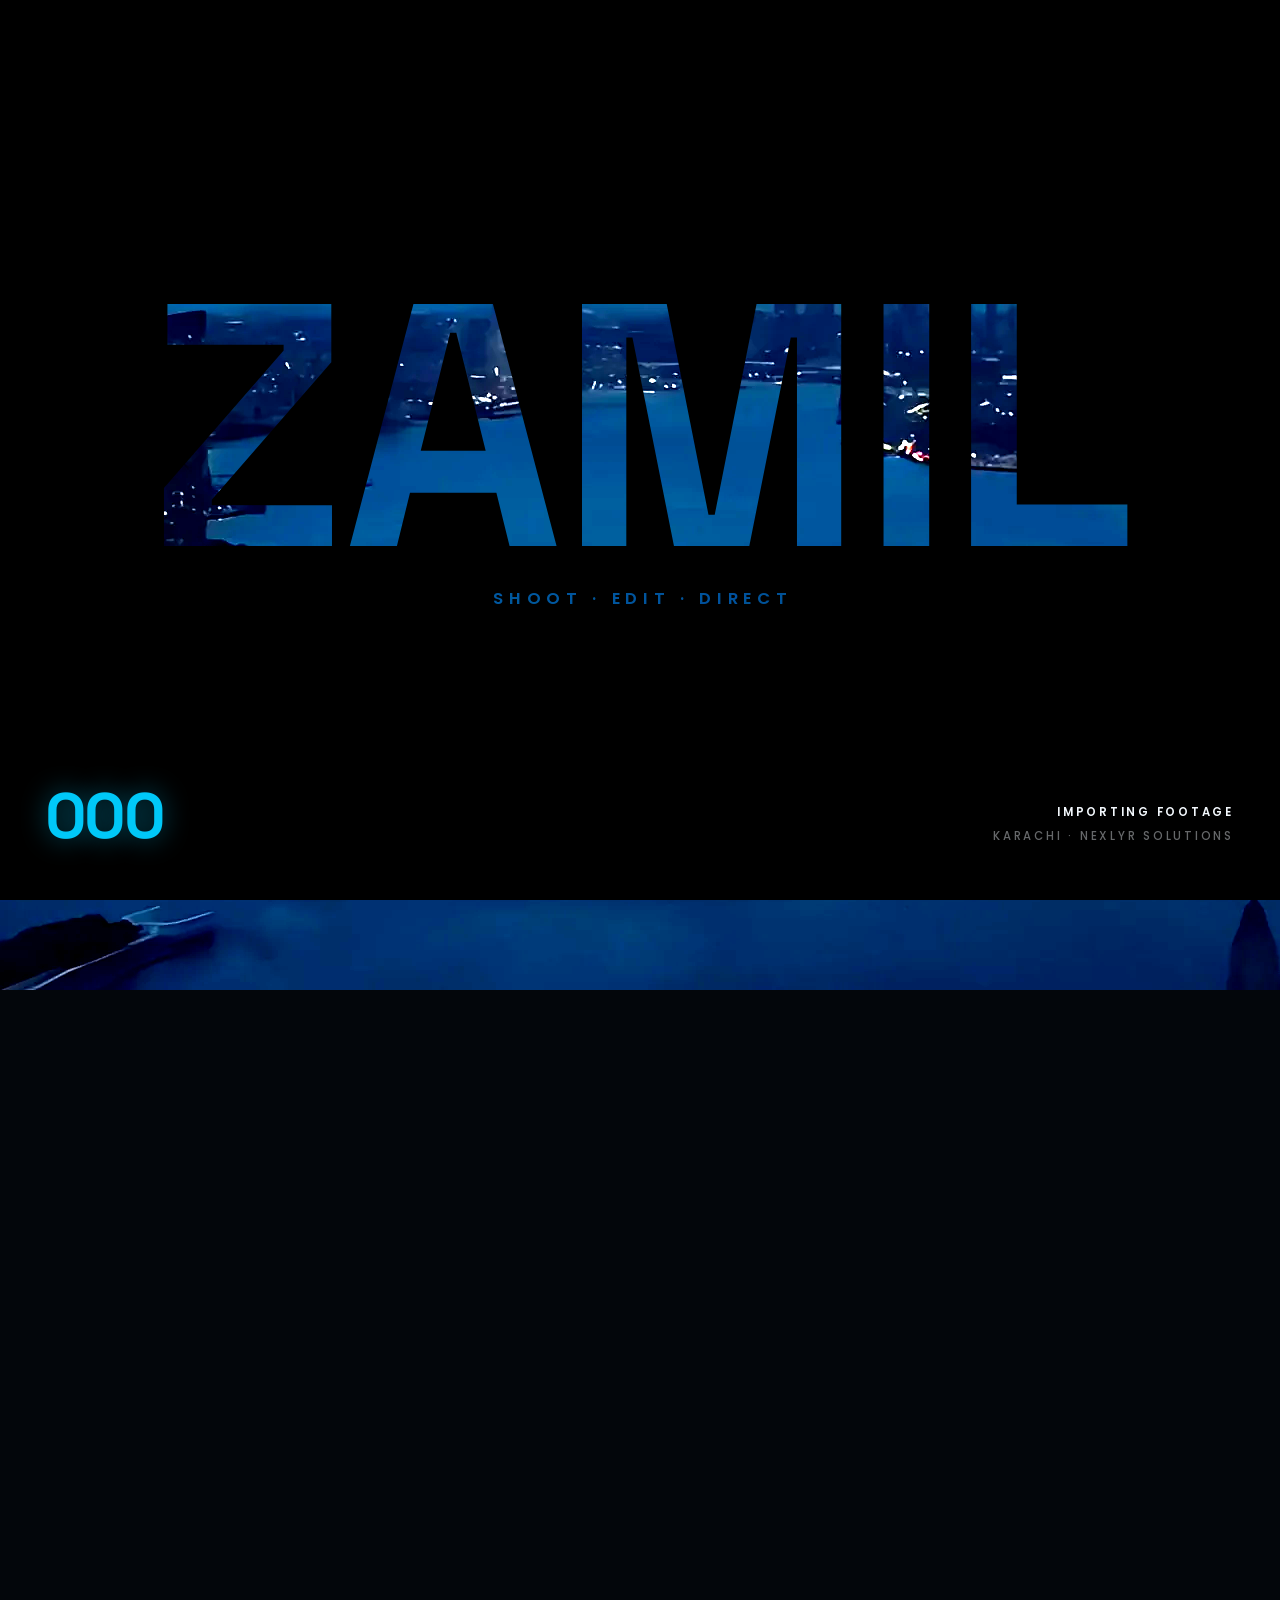
==== commit 46984026: "Replace the loader with a letter preloader that dives into the hero The reel plays inside giant ZAMI" ====
--- a/index.html
+++ b/index.html
@@ -9,9 +9,7 @@
 <meta name="author" content="Zamil Shaikh">
 <meta name="robots" content="index, follow, max-image-preview:large, max-snippet:-1, max-video-preview:-1">
 <meta name="googlebot" content="index, follow, max-image-preview:large, max-snippet:-1">
-<!-- Search Console: only needed if nexlyr.solutions is NOT already a Domain property there.
-     Paste the tag Google gives you here, e.g.
-     <meta name="google-site-verification" content="..."> -->
+<meta name="google-site-verification" content="wDHB1RTgLPvijMdIk2iDe6qK_QwUgyCxZqGYaZdzou4" />
 <meta name="geo.region" content="PK-SD">
 <meta name="geo.placename" content="Karachi">
 <link rel="canonical" href="https://zamil.nexlyr.solutions/">
@@ -1033,42 +1031,6 @@
 }
 @media (max-height:520px) and (orientation:landscape){ .playtoggle{width:40px;height:40px} }
 
-/* Nexlyr preloader */
-#loader{position:fixed;inset:0;z-index:90;display:grid;place-items:center;overflow:hidden;background:#07100f;
-  clip-path:inset(0 0 0 0);transition:clip-path .9s cubic-bezier(.76,0,.24,1),opacity .5s .5s;transition-delay:0s}
-#loader::before{content:"";position:absolute;inset:-60px;background:var(--poster,none) center/cover;
-  filter:blur(46px) saturate(.9) brightness(.3);transform:scale(1.12)}
-#loader::after{content:"";position:absolute;inset:0;
-  background:radial-gradient(70% 60% at 50% 42%,rgba(0,150,220,.2),transparent 72%),
-             radial-gradient(120% 90% at 50% 120%,rgba(255,122,26,.12),transparent 60%),
-             linear-gradient(180deg,rgba(6,9,12,.7),rgba(6,9,12,.94))}
-#loader.gone{clip-path:inset(0 0 100% 0);opacity:0}
-.ld{position:relative;z-index:1;display:grid;justify-items:center;gap:clamp(18px,3vh,30px);width:min(320px,74vw)}
-.ld-word{width:clamp(96px,14vw,124px);height:auto;opacity:0;filter:drop-shadow(0 4px 18px rgba(0,180,255,.35));
-  animation:ldWord 1s .15s cubic-bezier(.22,1,.36,1) forwards}
-@keyframes ldWord{from{opacity:0;transform:translateY(10px) scale(.96)}to{opacity:1;transform:none}}
-.ld-bars{width:clamp(84px,11vw,104px);height:auto;overflow:visible;filter:drop-shadow(0 14px 34px rgba(0,150,220,.4))}
-.ld-track rect{fill:rgba(255,255,255,.07)}
-.ld-fill rect{transform-box:fill-box;transform-origin:50% 100%;transform:scaleY(var(--f,0));
-  transition:transform .7s cubic-bezier(.22,1,.36,1)}
-.ld-fill rect:nth-child(1){--f:var(--f1)} .ld-fill rect:nth-child(2){--f:var(--f2)} .ld-fill rect:nth-child(3){--f:var(--f3)}
-.ld-fill rect:nth-child(4){--f:var(--f4)} .ld-fill rect:nth-child(5){--f:var(--f5)}
-.ld-shine{animation:ldShine 2.6s cubic-bezier(.5,0,.5,1) infinite}
-@keyframes ldShine{0%{transform:translateX(0)}60%,100%{transform:translateX(200px)}}
-.ld-meta{width:100%;display:grid;gap:10px;justify-items:center;opacity:0;animation:ldWord .9s .45s cubic-bezier(.22,1,.36,1) forwards}
-.ld-name{font-family:var(--display);font-weight:500;font-size:14px;letter-spacing:.24em;text-transform:uppercase;color:rgba(247,245,242,.82)}
-.ld-line{position:relative;display:block;width:100%;height:1px;background:rgba(255,255,255,.14)}
-.ld-line::after{content:"";position:absolute;left:0;top:0;height:1px;width:calc(var(--p,0) * 100%);
-  background:linear-gradient(90deg,#00C8F8,#7FD9FF);box-shadow:0 0 12px rgba(0,200,248,.8);transition:width .5s cubic-bezier(.22,1,.36,1)}
-.ld-meta b{position:absolute;right:0;top:12px;font-family:var(--display);font-weight:500;font-size:12px;
-  color:rgba(247,245,242,.6);font-variant-numeric:tabular-nums}
-@media (prefers-reduced-motion:reduce){
-  .ld-fill rect,.ld-line::after{transition:none}
-  .ld-shine{animation:none;opacity:0}
-  .ld-word,.ld-meta{animation:none;opacity:1;transform:none}
-  #loader{transition:opacity .4s}
-}
-
 /* ═════════ reels, design grid and viewer ═════════ */
 .hint{font-size:12px;color:var(--ink-3)}
 .reels{display:flex;gap:12px;padding:4px 18px 18px;overflow-x:auto;scroll-snap-type:x mandatory;overscroll-behavior-x:contain}
@@ -1227,13 +1189,6 @@
   linear-gradient(160deg,rgba(4,12,22,.72),rgba(2,5,9,.92)),
   repeating-linear-gradient(90deg,rgba(0,200,248,.05) 0 1px,transparent 1px 11vmin),
   repeating-linear-gradient(0deg,rgba(0,200,248,.05) 0 1px,transparent 1px 11vmin)}
-#loader{background:#03060B}
-#loader::after{background:radial-gradient(60% 50% at 50% 42%,rgba(0,200,248,.2),transparent 72%),
-  repeating-linear-gradient(90deg,rgba(0,200,248,.045) 0 1px,transparent 1px 9vmin),
-  repeating-linear-gradient(0deg,rgba(0,200,248,.045) 0 1px,transparent 1px 9vmin),
-  linear-gradient(180deg,rgba(3,6,11,.6),rgba(3,6,11,.95))}
-.ld-line::after{background:linear-gradient(90deg,#00C8F8,#7FE2FF);box-shadow:0 0 12px rgba(0,200,248,.85)}
-.ld-name{color:rgba(242,247,252,.78)}
 
 @media (prefers-reduced-motion:reduce){
   .handle svg,.autonote i{animation:none}
@@ -1568,45 +1523,77 @@
 @media (max-width:760px){ .work-card.no-link .trow{grid-template-columns:minmax(0,1fr)} }
 .now-card .art .icon{width:38px;height:38px;color:var(--blue-2,#7FE2FF)}
 [hidden]{display:none!important}
+/* ═════════ Zamil at the desk: slid right, fading in under the copy ═════════ */
+.hero-card .me.desk{right:-3%;bottom:0;height:100%;max-height:none;width:auto;max-width:72%;
+  object-fit:contain;object-position:right bottom;
+  -webkit-mask-image:linear-gradient(90deg,transparent 0%,rgba(0,0,0,.35) 14%,#000 32%);
+          mask-image:linear-gradient(90deg,transparent 0%,rgba(0,0,0,.35) 14%,#000 32%);
+  filter:drop-shadow(0 0 30px rgba(0,200,248,.22)) drop-shadow(0 24px 40px rgba(0,0,0,.55))}
+.hero-card:has(.me.desk) .glow{z-index:0}
+.hero-card:has(.me.desk) .hero-copy h2,.hero-card:has(.me.desk) .kicker{text-shadow:0 2px 18px rgba(2,8,14,.65)}
+@media (max-width:1080px) and (min-width:761px){ .hero-card .me.desk{max-width:66%;right:-4%} }
+@media (max-width:760px){
+  .hero-card .me.desk{position:relative;z-index:1;right:auto;order:2;height:auto;width:112%;max-width:none;
+    margin:14px -6% 0;-webkit-mask-image:none;mask-image:none}
+}
+
+/* ═════════ preloader: the reel inside giant ZAMIL letters, then a dive through the I ═════════ */
+#loader{position:fixed;inset:0;z-index:90;display:grid;place-items:center;align-content:center;gap:clamp(14px,1.6vw,26px);
+  background:#000;color:#fff;mix-blend-mode:multiply;will-change:transform;transition:transform 1.45s cubic-bezier(.7,0,.84,0)}
+#loader.dive{transform:scale(90)}
+#loader.gone{opacity:0;transition:opacity .5s ease}
+.ld-word{display:flex;overflow:hidden;padding:0 .03em;font-family:var(--display);font-weight:700;font-size:clamp(5rem,27vw,26rem);
+  line-height:.8;letter-spacing:-.01em}
+.ld-word span{display:inline-block;transform:translateY(112%);animation:ldRise 1.15s cubic-bezier(.16,1,.3,1) forwards;
+  animation-delay:calc(.1s + var(--n,0) * .065s)}
+.ld-word span:nth-child(2){--n:1} .ld-word span:nth-child(3){--n:2} .ld-word span:nth-child(4){--n:3} .ld-word span:nth-child(5){--n:4}
+@keyframes ldRise{to{transform:none}}
+.ld-sub{font-family:var(--font);font-weight:700;font-size:clamp(11px,1.3vw,17px);letter-spacing:.34em;padding-left:.34em;
+  text-transform:uppercase;text-align:center;opacity:0;animation:ldSub .7s .75s cubic-bezier(.16,1,.3,1) forwards;transition:opacity .3s}
+@keyframes ldSub{from{opacity:0;transform:translateY(10px)}to{opacity:1;transform:none}}
+#loader.dive .ld-sub{opacity:0!important}
+.ld-meta{position:fixed;z-index:91;bottom:calc(6vh + env(safe-area-inset-bottom,0px));pointer-events:none;transition:opacity .3s}
+.ld-meta.out{opacity:0}
+.ld-meta--l{left:var(--pad);font-family:var(--display);font-weight:700;font-size:clamp(2.4rem,5vw,4.2rem);line-height:.9;
+  letter-spacing:-.01em;color:var(--blue);font-variant-numeric:tabular-nums;text-shadow:0 0 26px rgba(0,200,248,.45)}
+.ld-meta--r{right:var(--pad);display:grid;justify-items:end;gap:6px;font-size:11.5px;font-weight:600;letter-spacing:.24em;
+  text-transform:uppercase;color:var(--ink)}
+.ld-meta--r .ld-where{color:var(--ink-3);font-weight:500}
+@media (max-width:600px){
+  .ld-word{font-size:30vw}
+  .ld-sub{letter-spacing:.2em;padding-left:.2em;font-size:10px}
+  .ld-meta--r{font-size:10px;letter-spacing:.18em}
+  .ld-meta--r .ld-where{display:none}
+}
+/* while it loads: only the reel shows through the letters, brighter and pushed in; it settles back on arrival */
+html.pre-on,html.pre-on body{overflow:hidden}
+html.pre-on .top,html.pre-on .layer,html.pre-on .playtoggle,html.pre-on .meter,html.pre-on .autonote{opacity:0;pointer-events:none}
+html.ld-in .top,html.ld-in .playtoggle,html.ld-in .meter{animation:ldFade .9s .15s ease backwards}
+@keyframes ldFade{from{opacity:0}}
+html.pre-on .screen video{transform:scale(1.2);filter:contrast(1.1) saturate(1.25) brightness(1.7)}
+html.pre-on .screen::before,html.pre-on .screen::after{opacity:0}
+.screen video{transition:opacity .45s ease,transform 1.8s cubic-bezier(.16,1,.3,1),filter 1.4s ease}
+.screen::before,.screen::after{transition:opacity 1.4s ease}
+@media (prefers-reduced-motion:reduce){
+  .ld-word span{animation:none;transform:none}
+  .ld-sub{animation:none;opacity:1}
+  html.pre-on .screen video{transform:none}
+  html.ld-in .top,html.ld-in .playtoggle,html.ld-in .meter{animation:none}
+}
 </style>
 </head>
 <body>
 
+<script>document.documentElement.classList.add('pre-on');try{history.scrollRestoration='manual'}catch(e){}scrollTo(0,0)</script>
+<noscript><style>#loader,.ld-meta{display:none}</style></noscript>
+
+<!-- preloader: the reel plays inside giant ZAMIL letters, then the camera dives through the I -->
 <div id="loader" role="progressbar" aria-label="Loading" aria-valuemin="0" aria-valuemax="100" aria-valuenow="0">
-  <div class="ld">
-    <img class="ld-word" src="nexlyr-wordmark.png" alt="Nexlyr" width="600" height="96">
-    <svg class="ld-bars" viewBox="0 0 100 140" aria-hidden="true">
-      <defs>
-        <linearGradient id="ldg" x1="0" y1="0" x2="1" y2="1">
-          <stop offset="0" stop-color="#00C8F8"/><stop offset=".55" stop-color="#00A6E0"/><stop offset="1" stop-color="#0068B0"/>
-        </linearGradient>
-        <linearGradient id="lds" x1="0" y1="0" x2="1" y2="0">
-          <stop offset="0" stop-color="#fff" stop-opacity="0"/><stop offset=".5" stop-color="#fff" stop-opacity=".75"/><stop offset="1" stop-color="#fff" stop-opacity="0"/>
-        </linearGradient>
-        <clipPath id="ldclip">
-          <rect x="0" y="0" width="15.7" height="140"/><rect x="21.3" y="0" width="15.7" height="140"/>
-          <rect x="42.5" y="0" width="15.4" height="140"/><rect x="63.3" y="0" width="15.6" height="99.7"/>
-          <rect x="84.5" y="0" width="15.5" height="99.7"/>
-        </clipPath>
-      </defs>
-      <g class="ld-track">
-        <rect x="0" y="0" width="15.7" height="140" rx="1"/><rect x="21.3" y="0" width="15.7" height="140" rx="1"/>
-        <rect x="42.5" y="0" width="15.4" height="140" rx="1"/><rect x="63.3" y="0" width="15.6" height="99.7" rx="1"/>
-        <rect x="84.5" y="0" width="15.5" height="99.7" rx="1"/>
-      </g>
-      <g class="ld-fill" fill="url(#ldg)">
-        <rect x="0" y="0" width="15.7" height="140" rx="1"/><rect x="21.3" y="0" width="15.7" height="140" rx="1"/>
-        <rect x="42.5" y="0" width="15.4" height="140" rx="1"/><rect x="63.3" y="0" width="15.6" height="99.7" rx="1"/>
-        <rect x="84.5" y="0" width="15.5" height="99.7" rx="1"/>
-      </g>
-      <g clip-path="url(#ldclip)"><rect class="ld-shine" x="-60" y="-10" width="52" height="160" fill="url(#lds)"/></g>
-    </svg>
-    <div class="ld-meta">
-      <span class="ld-name">Zamil Shaikh</span>
-      <span class="ld-line"><b id="loadPct">0%</b></span>
-    </div>
-  </div>
+  <div class="ld-word" aria-hidden="true"><span>Z</span><span>A</span><span>M</span><span class="ld-i">I</span><span>L</span></div>
+  <div class="ld-sub" aria-hidden="true">Shoot · Edit · Direct</div>
 </div>
+<div class="ld-meta ld-meta--l" aria-hidden="true"><span id="ldNum">000</span></div>
+<div class="ld-meta ld-meta--r" aria-hidden="true"><span id="ldMsg">Importing footage</span><span class="ld-where">Karachi · Nexlyr Solutions</span></div>
 
 <svg width="0" height="0" style="position:absolute" aria-hidden="true">
   <defs>
@@ -1870,7 +1857,7 @@
         <div class="row-1">
           <section class="lg hero-card">
             <span class="glow"></span>
-            <img class="me tall" src="zamil-cutout.webp" alt="Zamil Shaikh, video editor, shooter and director, co-founder of Nexlyr Solutions" width="805" height="1314">
+            <img class="me desk" src="zamil-desk.webp" alt="Zamil Shaikh at his Nexlyr desk with a camera, video editor, shooter and director, co-founder of Nexlyr Solutions" width="900" height="949">
             <div class="hero-copy">
               <div class="kicker">Zamil Shaikh, Co-founder of Nexlyr</div>
               <h2>Turning ideas into content <span class="acc">and digital growth</span></h2>
@@ -2120,7 +2107,6 @@
 video.setAttribute('muted', ''); video.setAttribute('playsinline', ''); video.setAttribute('webkit-playsinline', '');
 video.preload = 'auto';
 $('#screen').style.backgroundImage = poster ? `url("${poster}")` : '';
-$('#loader').style.setProperty('--poster', poster ? `url("${poster}")` : 'none');
 
 /* Data saver, a slow connection or reduced motion: the video is never downloaded.
    The poster stays on screen and the page costs a few hundred KB instead of 13 MB. */
@@ -2139,31 +2125,54 @@
   video.load();
 }
 
-/* preloader: the five Nexlyr bars fill up */
-const loader = $('#loader'), ldBars = $('.ld-bars'), pct = $('#loadPct');
-let shown = 0, real = 0, loaderDone = false;
-function paintLoader(p){
-  for(let i = 0; i < 5; i++) ldBars.style.setProperty('--f' + (i + 1), clamp(p * 5 - i, 0, 1).toFixed(3));
-  pct.textContent = Math.round(p * 100) + '%';
-  $('.ld-line').style.setProperty('--p', p.toFixed(3));
-  loader.setAttribute('aria-valuenow', Math.round(p * 100));
-}
-const ldTimer = setInterval(() => {
-  const goal = Math.max(real, Math.min(.86, shown + .035));   // never stalls visually, never lies about the end
-  shown += (goal - shown) * .35;
-  paintLoader(shown);
-}, 90);
+/* preloader: the reel plays inside giant ZAMIL letters, the counter runs to 100,
+   then the camera dives through the I into the hero (same idea as the Grub and VERZISH sites) */
+const loader = $('#loader'), ldNum = $('#ldNum'), ldMsg = $('#ldMsg'), ldMetas = $$('.ld-meta');
+const LD_MSGS = ['Importing footage', 'Cutting', 'Grading', 'Mixing sound', 'Ready'];
+const LD_MIN = reduce ? 300 : 2600;                 // letters need this long to land before the dive
+const ldStart = performance.now();
+let ldShown = 0, real = 0, loaderDone = false, heroLive = false, ldMsgI = -1, ldLast = ldStart;
 video.addEventListener('progress', () => {
-  try{ const b = video.buffered; if(b.length) real = Math.min(1, b.end(b.length - 1) / LEN); }catch(e){}
+  try{ const b = video.buffered; if(b.length) real = Math.max(real, Math.min(1, b.end(b.length - 1) / LEN)); }catch(e){}
 });
+// the reel starts as soon as it can, so it is already moving inside the letters
+video.addEventListener('canplay', () => { real = 1; startPlayback(); }, { once:true });
+setTimeout(() => { real = 1; }, holdVideo ? 0 : 6000);
+function ldTick(now){
+  const target = Math.min(clamp((now - ldStart) / LD_MIN, 0, 1), real);
+  const dt = Math.min(.1, (now - ldLast) / 1000); ldLast = now;
+  ldShown += (target - ldShown) * (1 - Math.exp(-dt * 7));
+  if(target >= 1 && ldShown > .985) ldShown = 1;
+  const pc = Math.round(ldShown * 100);
+  ldNum.textContent = String(pc).padStart(3, '0');
+  loader.setAttribute('aria-valuenow', pc);
+  const mi = ldShown >= 1 ? 4 : Math.min(3, Math.floor(ldShown * 4));
+  if(mi !== ldMsgI){ ldMsgI = mi; ldMsg.textContent = LD_MSGS[mi]; }
+  if(ldShown < 1) requestAnimationFrame(ldTick);
+  else setTimeout(finishLoader, reduce ? 50 : 280);
+}
+requestAnimationFrame(ldTick);
+function goLive(){
+  if(heroLive) return; heroLive = true;
+  const root = document.documentElement;
+  root.classList.remove('pre-on'); root.classList.add('ld-in');
+  heroIn(); initLenis();
+  if(video.paused) startPlayback();
+  if(introDone) armAuto(1600);
+}
 function finishLoader(){
   if(loaderDone) return; loaderDone = true;
-  clearInterval(ldTimer);
-  paintLoader(1);
-  setTimeout(() => { loader.classList.add('gone'); heroIn(); initLenis(); startPlayback(); }, 620);
-}
-video.addEventListener('canplay', () => { real = Math.max(real, .6); setTimeout(finishLoader, 250); }, { once:true });
-setTimeout(finishLoader, holdVideo ? 700 : 6000);
+  const I = $('.ld-i');
+  const drop = () => { loader.remove(); ldMetas.forEach(m => m.remove()); };
+  if(reduce || !I){ loader.classList.add('gone'); ldMetas.forEach(m => m.classList.add('out')); goLive(); setTimeout(drop, 600); return; }
+  // aim the zoom at the middle of the I, so the screen ends up fully inside the letter
+  const r = I.getBoundingClientRect();
+  loader.style.transformOrigin = `${r.left + r.width / 2}px ${r.top + r.height * .55}px`;
+  ldMetas.forEach(m => m.classList.add('out'));
+  loader.classList.add('dive');
+  setTimeout(goLive, 1000);
+  setTimeout(drop, 1500);
+}
 
 /* playback model: intro at normal speed, then slow drift, faster while scrolling */
 const toggle = $('#playToggle');
@@ -2241,7 +2250,7 @@
 let auto = false, autoTimer = 0, lastTick = 0, autoY = 0;
 function armAuto(delay){
   clearTimeout(autoTimer);
-  if(reduce || userPaused) return;
+  if(reduce || userPaused || !heroLive) return;
   autoTimer = setTimeout(() => {
     if(isOpen || userPaused || progress() >= .999) return;
     auto = true; lastTick = 0; autoY = scrollY; note.classList.add('on');
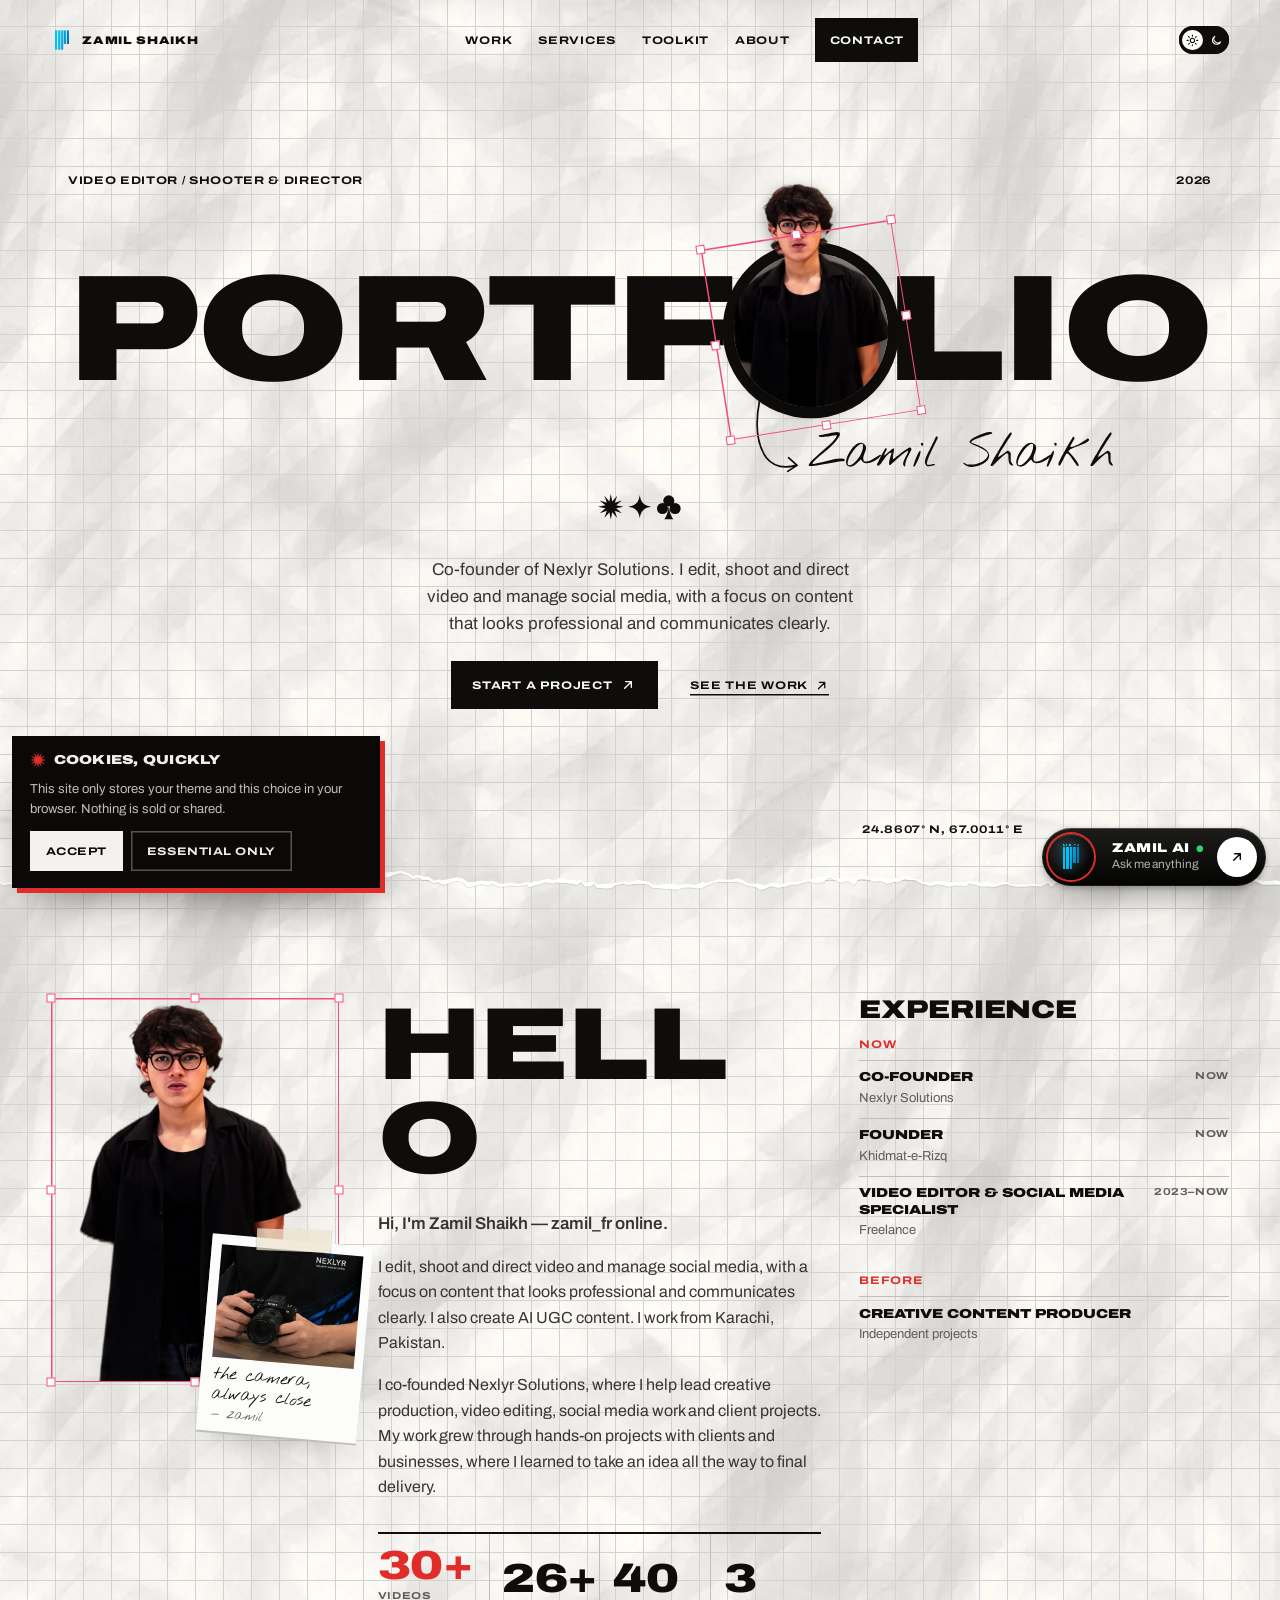
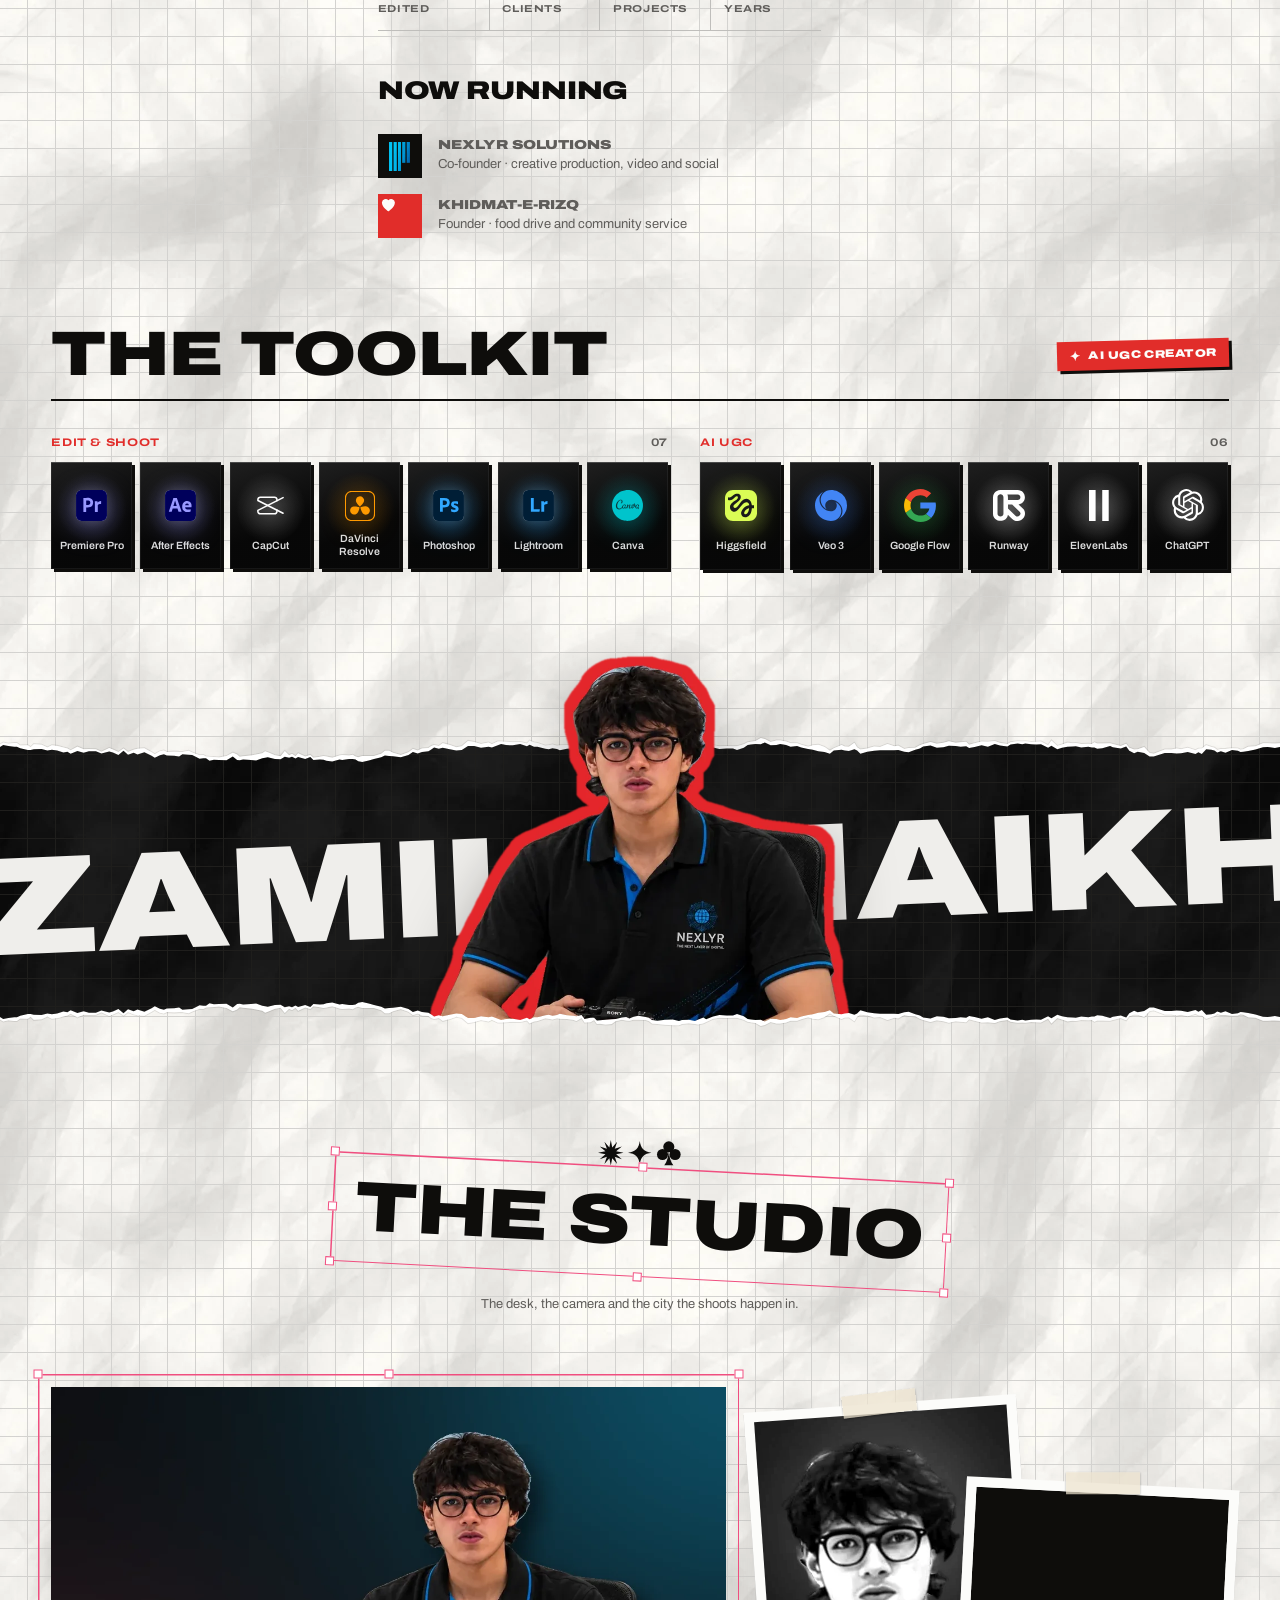
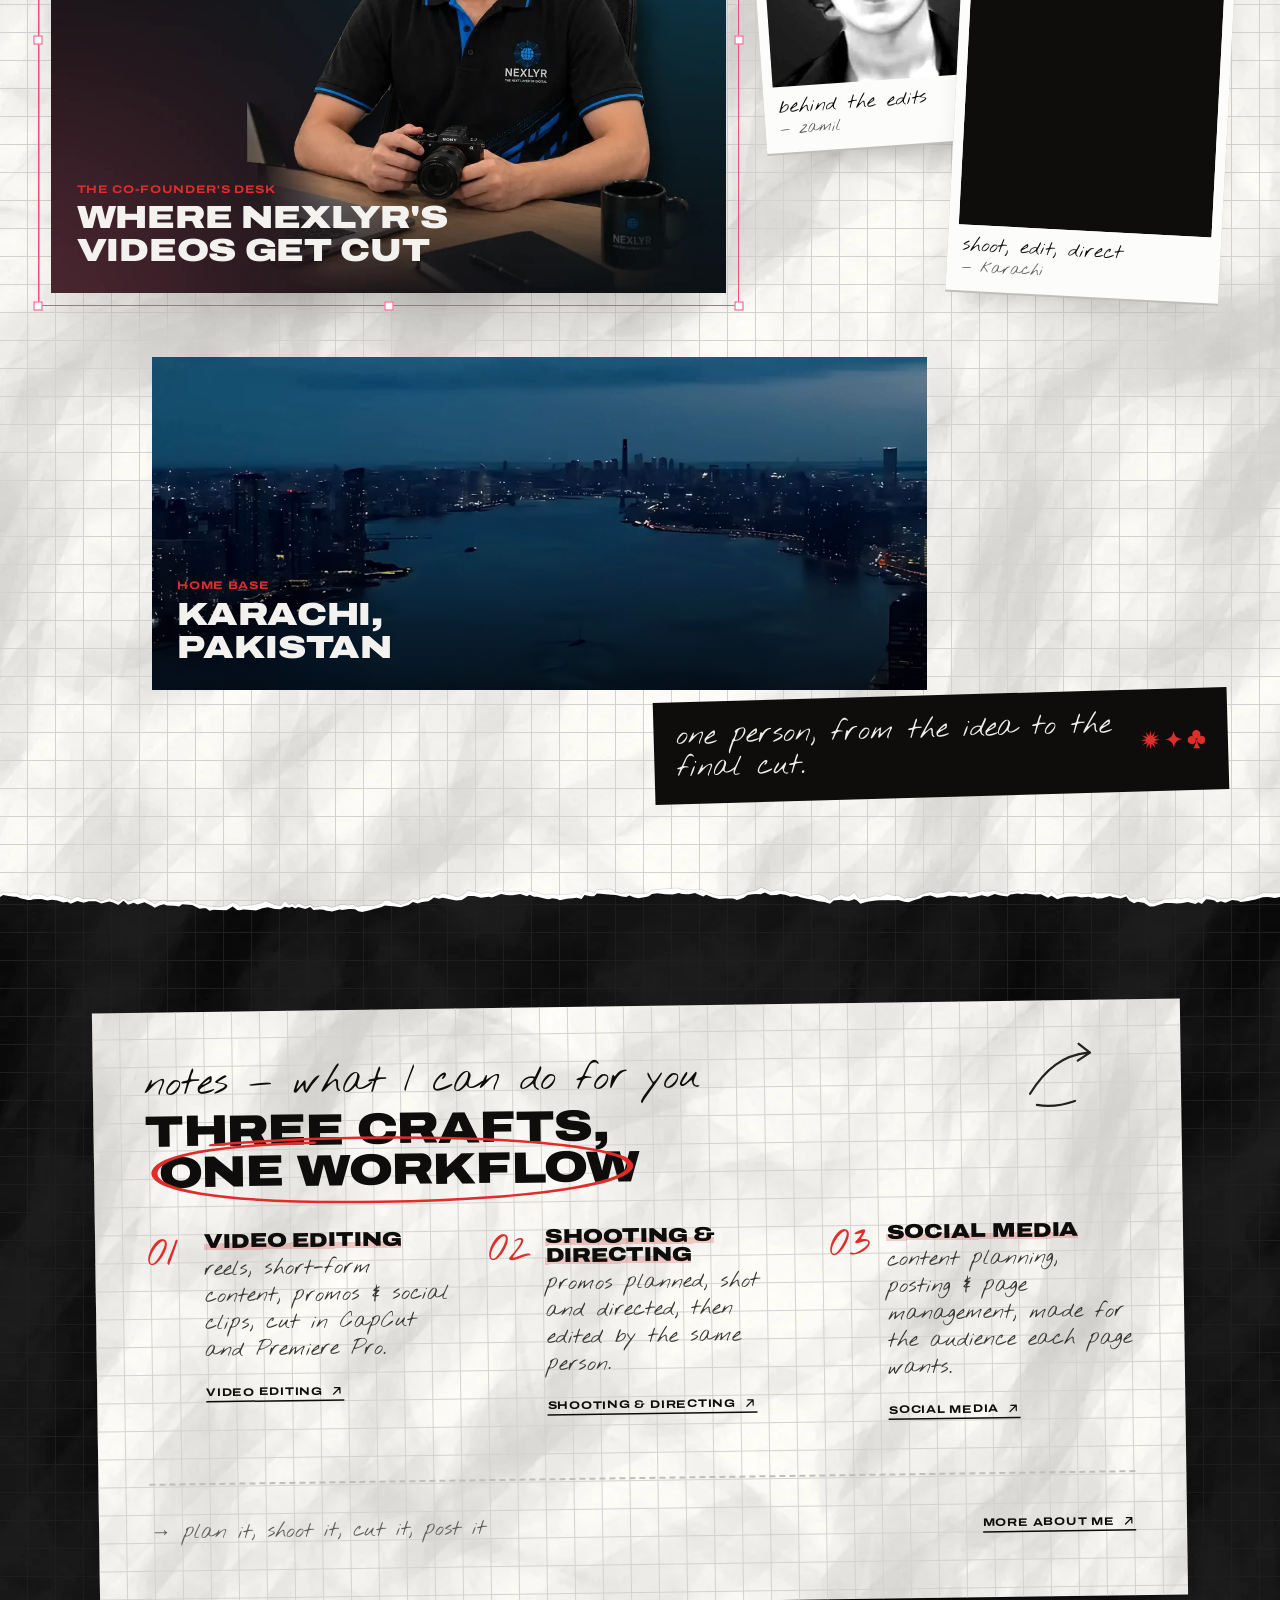
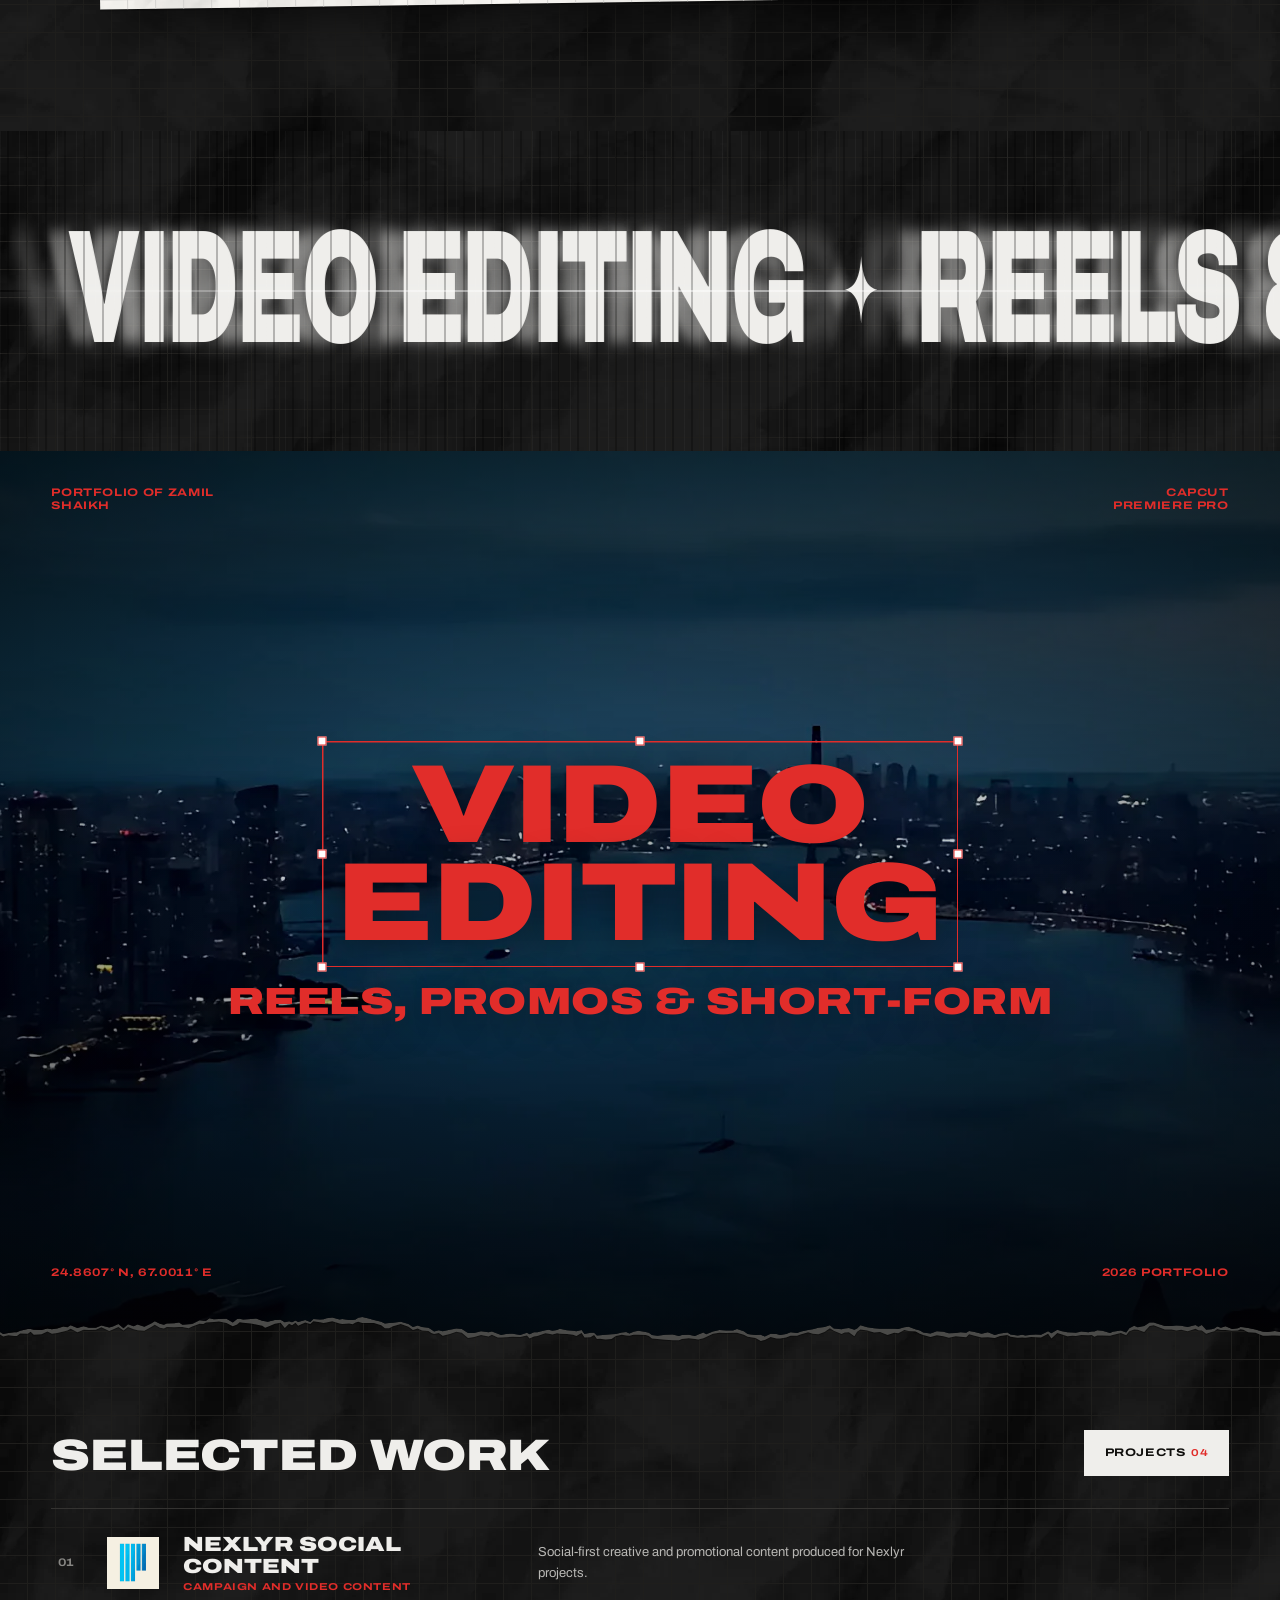
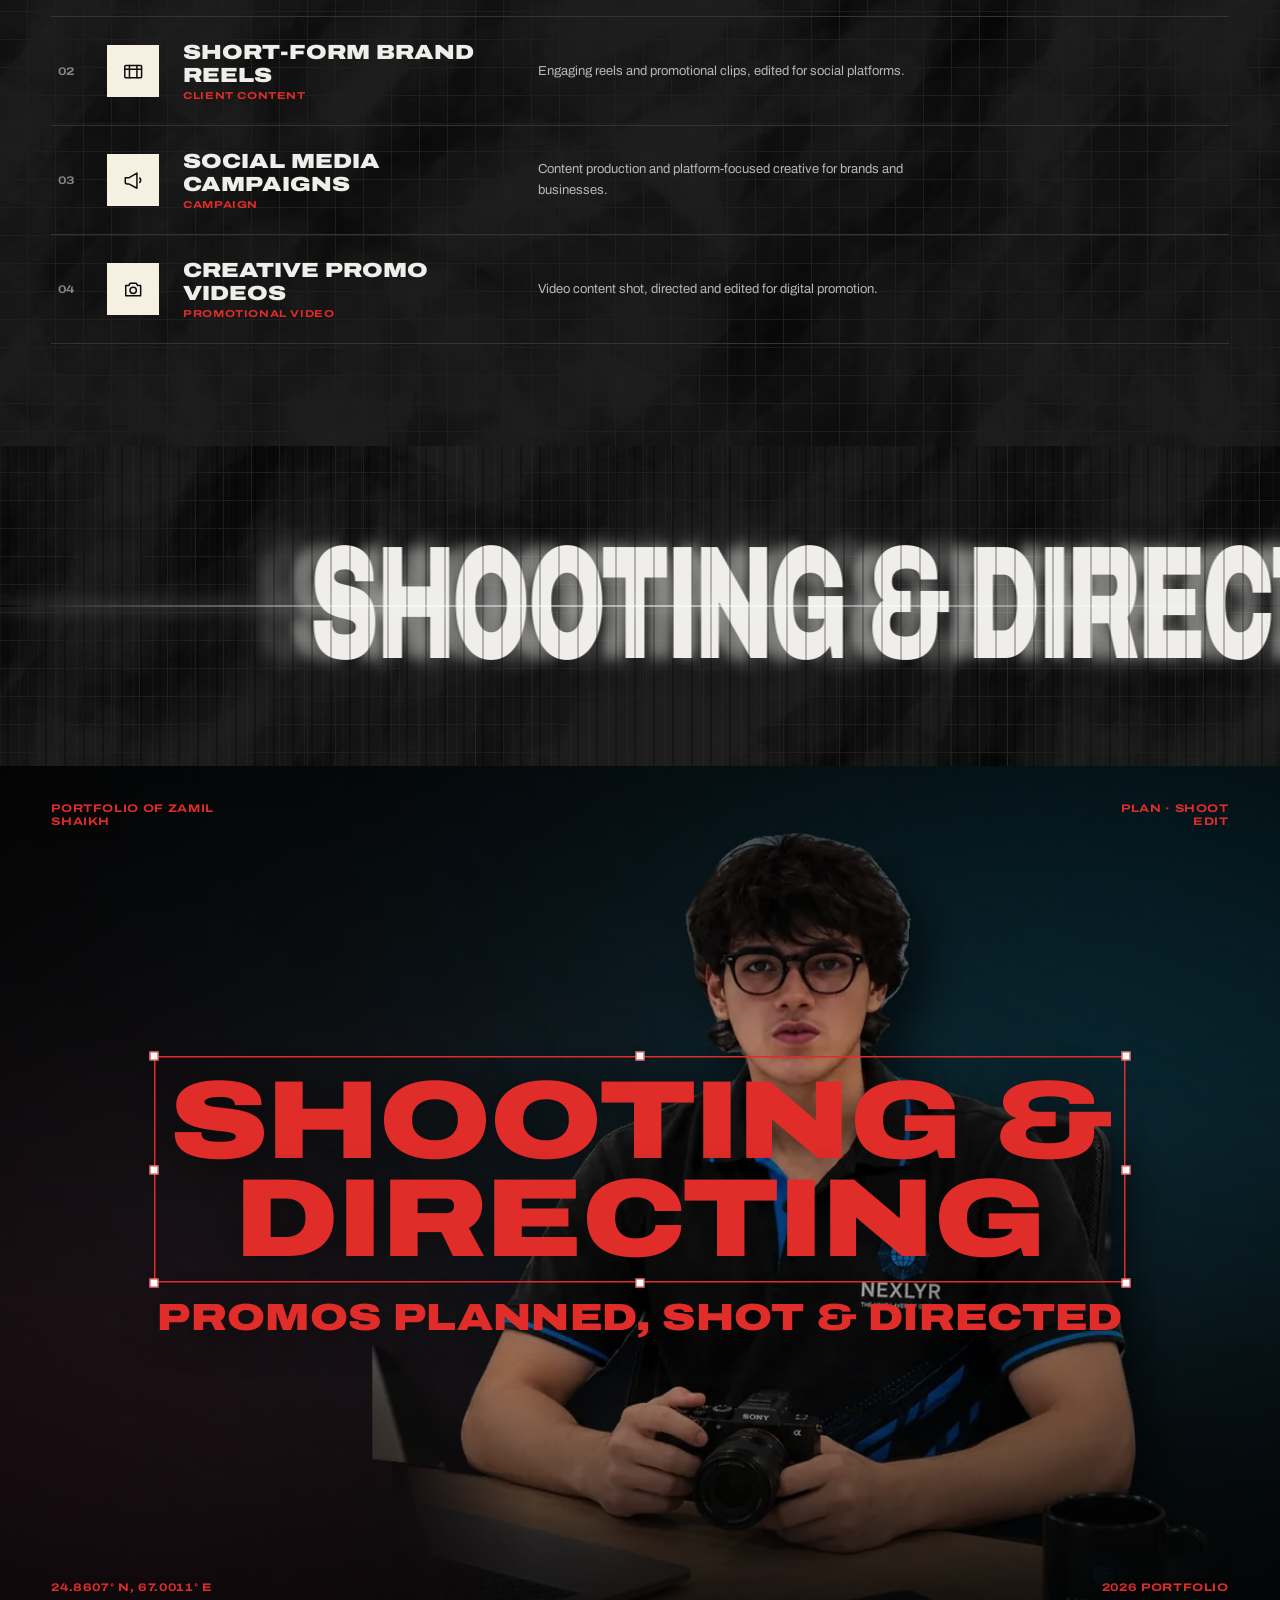
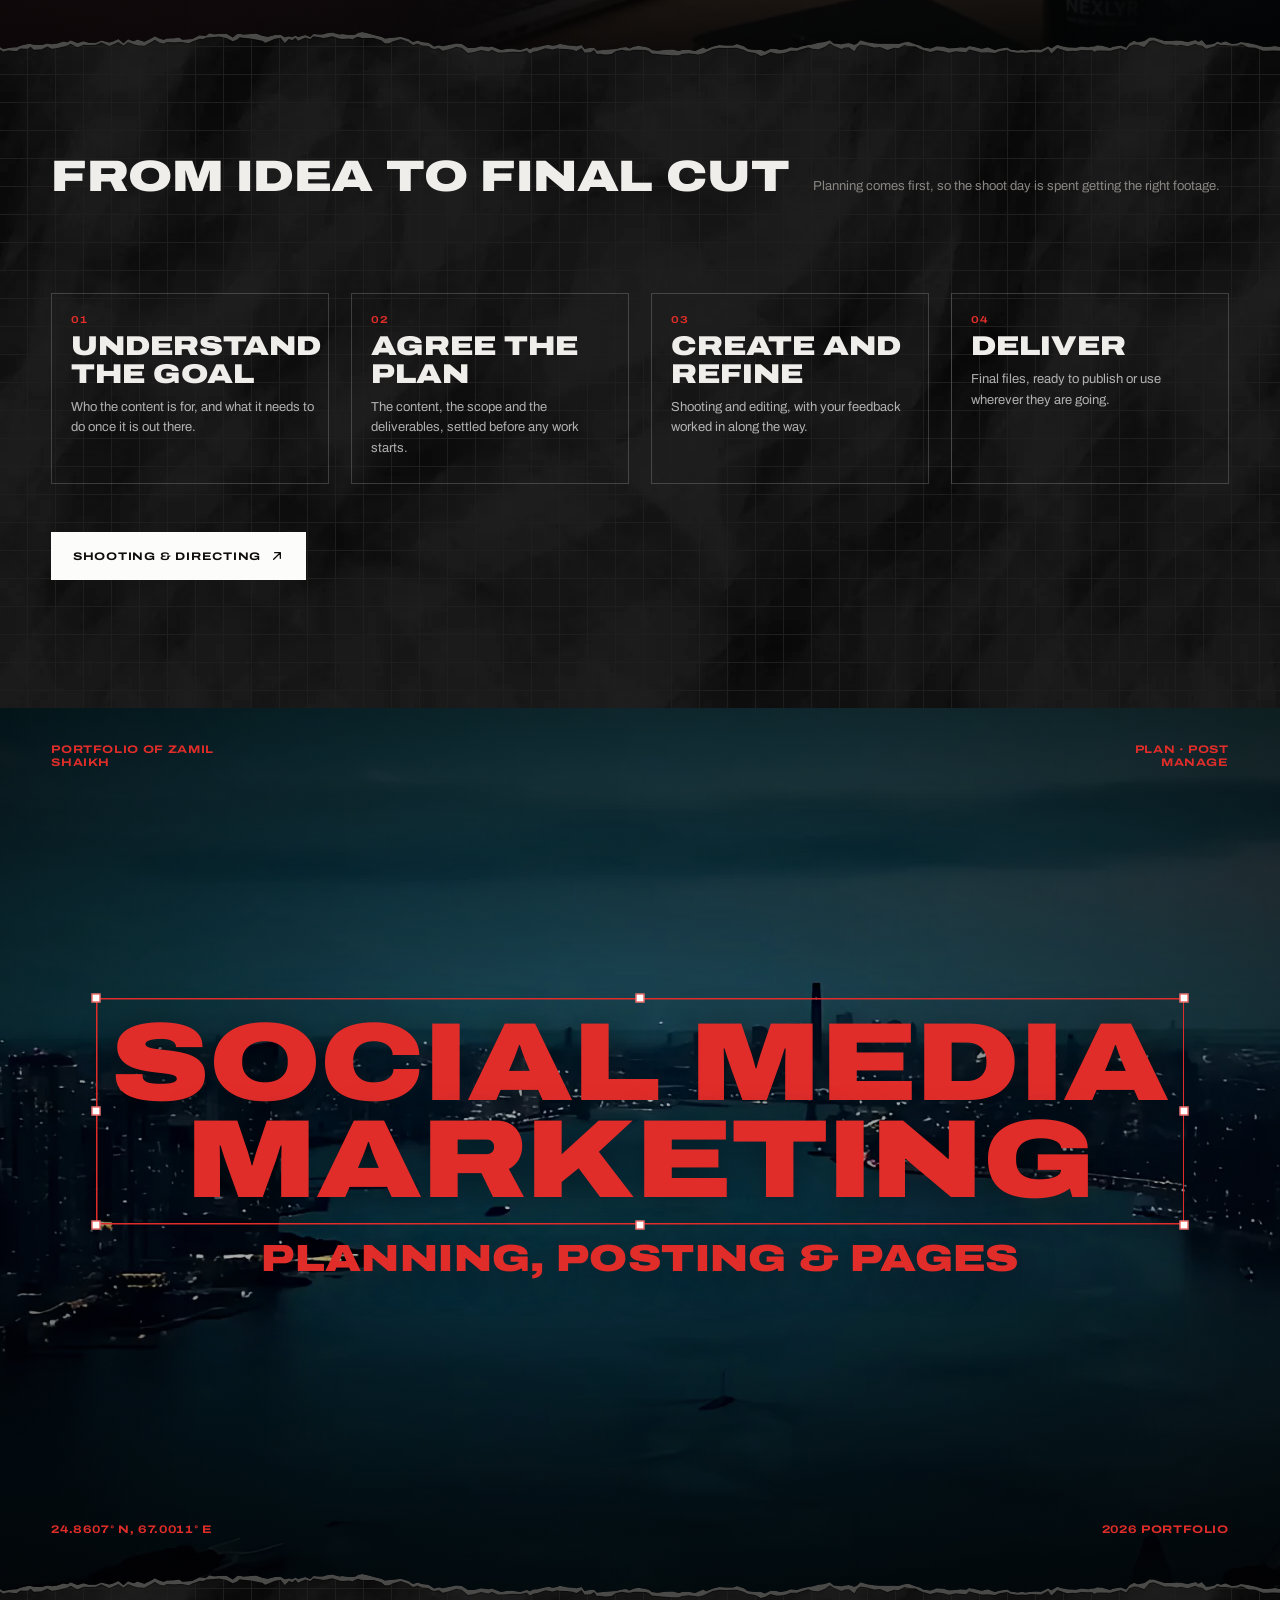
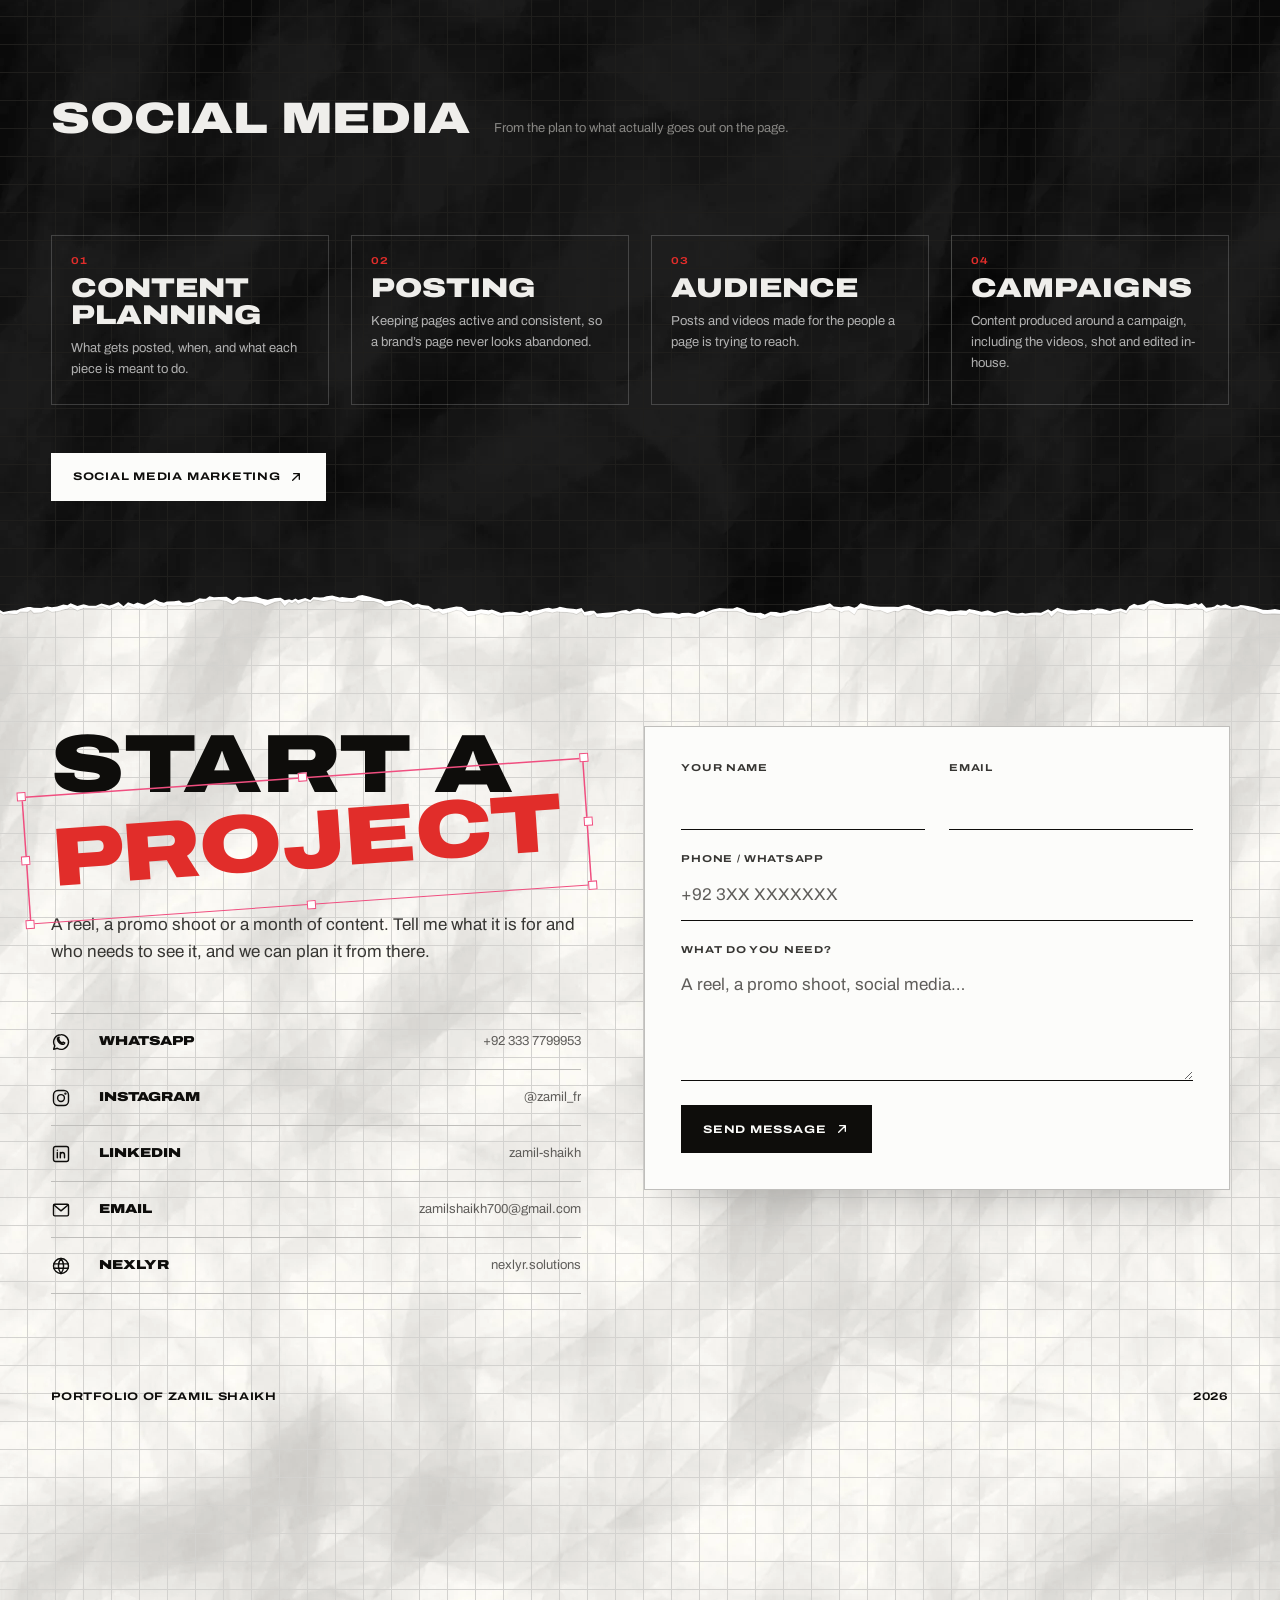
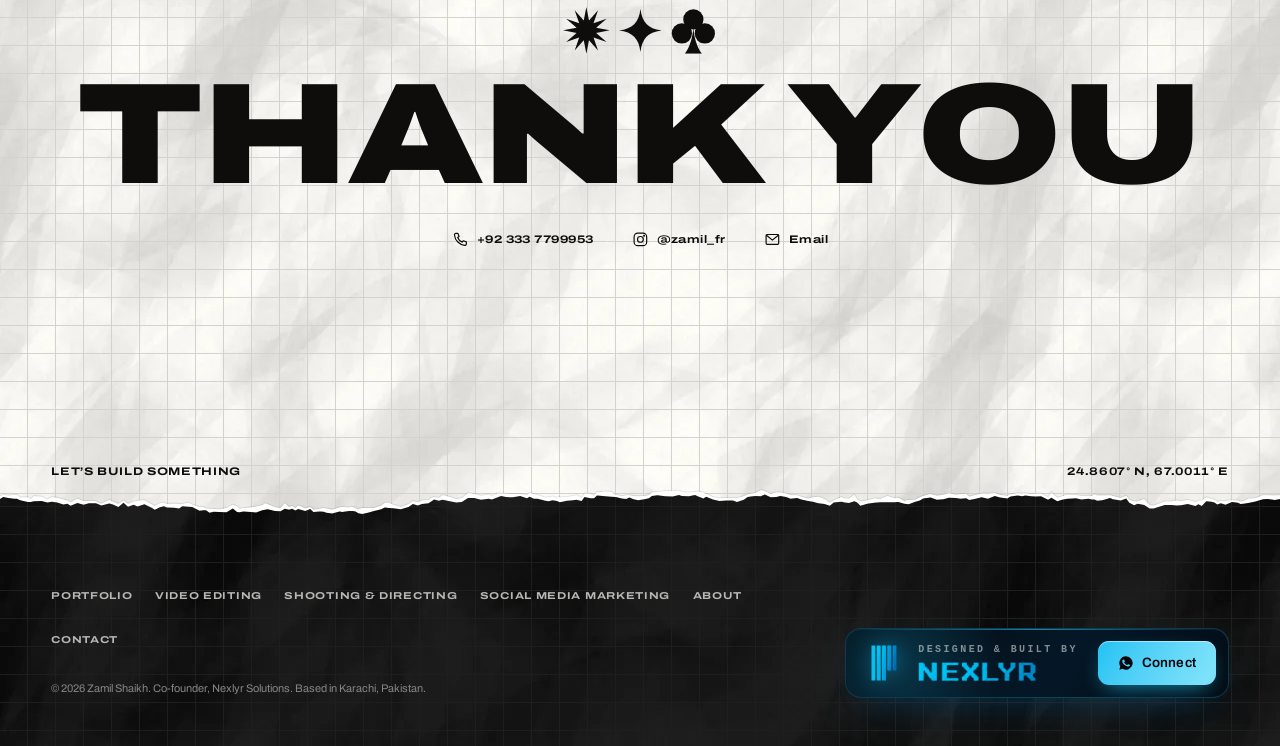
==== commit 4a58d9e2: "Rebuild Zamil’s portfolio in Hashir’s paper-and-ink design system Co-Authored-By: Claude Opus 5.5 <n" ====
--- a/index.html
+++ b/index.html
@@ -1,56 +1,61 @@
 <!DOCTYPE html>
-<html lang="en">
+<html lang="en" class="no-js">
 <head>
 <meta charset="UTF-8">
 <meta name="viewport" content="width=device-width, initial-scale=1.0, viewport-fit=cover">
-<title>Zamil Shaikh — Video Editor & Director, Co-founder of Nexlyr Solutions</title>
+<title>Zamil Shaikh — Video Editor &amp; Director, Co-founder of Nexlyr Solutions</title>
 <meta name="description" content="Zamil Shaikh — video editor, shooter and director in Karachi, co-founder of Nexlyr Solutions. Reels, promo videos and social media management for brands.">
-<meta name="keywords" content="Zamil Shaikh, Zamil, zamil_fr, video editor Karachi, videographer Karachi, reels editor, promo video editing, short-form video, social media marketing Karachi, social media manager, content creator, Nexlyr Solutions, Khidmat-e-Rizq">
+<meta name="keywords" content="Zamil Shaikh, Zamil, zamil_fr, video editor Karachi, videographer Karachi, reels editor, promo video editing, short-form video, social media marketing Karachi, social media manager, content creator, AI UGC, Nexlyr Solutions, Khidmat-e-Rizq">
 <meta name="author" content="Zamil Shaikh">
 <meta name="robots" content="index, follow, max-image-preview:large, max-snippet:-1, max-video-preview:-1">
-<meta name="googlebot" content="index, follow, max-image-preview:large, max-snippet:-1">
-<meta name="google-site-verification" content="wDHB1RTgLPvijMdIk2iDe6qK_QwUgyCxZqGYaZdzou4" />
+<meta name="google-site-verification" content="wDHB1RTgLPvijMdIk2iDe6qK_QwUgyCxZqGYaZdzou4">
 <meta name="geo.region" content="PK-SD">
 <meta name="geo.placename" content="Karachi">
 <link rel="canonical" href="https://zamil.nexlyr.solutions/">
-<link rel="alternate" hreflang="en" href="https://zamil.nexlyr.solutions/">
 <link rel="alternate" hreflang="x-default" href="https://zamil.nexlyr.solutions/">
-<link rel="me" href="https://www.instagram.com/zamil_fr">
-<link rel="me" href="https://www.linkedin.com/in/zamil-shaikh-6154ba41a">
-<link rel="author" href="https://zamil.nexlyr.solutions/about">
-<meta name="theme-color" content="#03060B">
+<meta name="theme-color" content="#efeeea">
 <link rel="icon" href="/favicon.ico" sizes="48x48">
 <link rel="icon" type="image/png" sizes="96x96" href="/icon-96.png">
 <link rel="icon" type="image/png" sizes="144x144" href="/icon-144.png">
 <link rel="icon" type="image/png" href="/favicon.png">
 <link rel="apple-touch-icon" href="/apple-touch-icon.png">
-<link rel="manifest" href="site.webmanifest">
-<meta name="apple-mobile-web-app-capable" content="yes">
-<meta name="mobile-web-app-capable" content="yes">
-<meta name="apple-mobile-web-app-status-bar-style" content="black-translucent">
+<link rel="manifest" href="/site.webmanifest">
 <meta name="apple-mobile-web-app-title" content="Zamil">
 <meta name="format-detection" content="telephone=no">
 <meta property="og:locale" content="en_US">
 <meta property="og:site_name" content="Zamil Shaikh">
-<meta property="og:title" content="Zamil Shaikh — Video Editor & Director, Co-founder of Nexlyr Solutions">
+<meta property="og:title" content="Zamil Shaikh — Video Editor &amp; Director, Co-founder of Nexlyr Solutions">
 <meta property="og:description" content="Reels, promo videos, short-form content and social media management for brands and businesses, from Karachi.">
-<meta property="og:image" content="https://zamil.nexlyr.solutions/og-card.jpg">
-<meta property="og:image:width" content="1200">
-<meta property="og:image:height" content="630">
-<meta property="og:image:type" content="image/jpeg">
-<meta property="og:image:alt" content="Zamil Shaikh — video editor, shooter and director, co-founder of Nexlyr Solutions">
 <meta property="og:url" content="https://zamil.nexlyr.solutions/">
 <meta property="og:type" content="profile">
 <meta property="profile:first_name" content="Zamil">
 <meta property="profile:last_name" content="Shaikh">
 <meta property="profile:username" content="zamil_fr">
+<meta property="og:image" content="https://zamil.nexlyr.solutions/og-card.jpg">
+<meta property="og:image:secure_url" content="https://zamil.nexlyr.solutions/og-card.jpg">
+<meta property="og:image:type" content="image/jpeg">
+<meta property="og:image:width" content="1200">
+<meta property="og:image:height" content="630">
+<meta property="og:image:alt" content="Zamil Shaikh — video editor, shooter and director, co-founder of Nexlyr Solutions">
 <meta name="twitter:card" content="summary_large_image">
-<meta name="twitter:title" content="Zamil Shaikh — Video Editor & Director, Co-founder of Nexlyr Solutions">
+<meta name="twitter:title" content="Zamil Shaikh — Video Editor &amp; Director, Co-founder of Nexlyr Solutions">
 <meta name="twitter:description" content="Reels, promo videos, short-form content and social media management for brands and businesses, from Karachi.">
 <meta name="twitter:image" content="https://zamil.nexlyr.solutions/og-card.jpg">
-<meta name="twitter:image:alt" content="Zamil Shaikh — video editor, shooter and director">
-<script type="application/ld+json">
-{
+<meta name="twitter:image:alt" content="Zamil Shaikh — video editor, shooter and director, co-founder of Nexlyr Solutions">
+<link rel="me" href="https://www.instagram.com/zamil_fr">
+<link rel="me" href="https://www.linkedin.com/in/zamil-shaikh-6154ba41a">
+<script>(function(){var d=document.documentElement,t='light';try{t=localStorage.getItem('hm-theme')||'light'}catch(e){}d.className='js';d.dataset.theme=t;var m=document.querySelector('meta[name=theme-color]');if(m&&t==='dark')m.content='#1c1b19'})()</script>
+<link rel="preload" href="font-archivo-wide-900.woff2" as="font" type="font/woff2" crossorigin>
+<link rel="preload" href="font-archivo-wide-700.woff2" as="font" type="font/woff2" crossorigin>
+<link rel="preload" href="font-archivo-400.woff2" as="font" type="font/woff2" crossorigin>
+<link rel="preload" href="zamil-pop.webp" as="image" fetchpriority="high">
+<link rel="preload" href="paper-light.webp" as="image">
+<link rel="stylesheet" href="site.css?v=1">
+<script src="config.js?v=1" defer></script>
+<script src="lenis.min.js" defer></script>
+<script src="site.js?v=1" defer></script>
+<script src="home.js?v=1" defer></script>
+<script type="application/ld+json">{
   "@context": "https://schema.org",
   "@graph": [
     {
@@ -410,2308 +415,358 @@
       ]
     }
   ]
-}
-</script>
-<link rel="preload" href="hero-poster.webp" as="image" fetchpriority="high" media="(min-aspect-ratio: 1/1)">
-<link rel="preload" href="hero-poster-mobile.webp" as="image" fetchpriority="high" media="(max-aspect-ratio: 1/1)">
-<link rel="preload" href="font-grotesk-700.woff2" as="font" type="font/woff2" crossorigin>
-<link rel="preload" href="font-poppins-400.woff2" as="font" type="font/woff2" crossorigin>
-<script src="config.js?v=1"></script>
-<script src="lenis.min.js" defer></script>
-<style>
-@font-face{font-family:'Archivo';src:url('font-archivo-600.woff2') format('woff2');font-weight:500 600;font-style:normal;font-display:swap}
-@font-face{font-family:'Archivo';src:url('font-archivo-700.woff2') format('woff2');font-weight:700 900;font-style:normal;font-display:swap}
-@font-face{font-family:'Poppins';src:url('font-poppins-400.woff2') format('woff2');font-weight:400;font-style:normal;font-display:swap}
-@font-face{font-family:'Poppins';src:url('font-poppins-500.woff2') format('woff2');font-weight:500;font-style:normal;font-display:swap}
-@font-face{font-family:'Poppins';src:url('font-poppins-600.woff2') format('woff2');font-weight:600 700;font-style:normal;font-display:swap}
-@font-face{font-family:'Grotesk';src:url('font-grotesk-500.woff2') format('woff2');font-weight:400 500;font-style:normal;font-display:swap}
-@font-face{font-family:'Grotesk';src:url('font-grotesk-700.woff2') format('woff2');font-weight:600 800;font-style:normal;font-display:swap}
-:root{
-  --bg:#0d0a09;
-  --ink:#F7F5F2;
-  --ink-2:rgba(247,245,242,.74);
-  --ink-3:rgba(247,245,242,.5);
-  --ember:#FF7A1A; --ember-2:#FFB057;
-  --font:'Poppins', system-ui, -apple-system, 'Segoe UI', sans-serif;
-  --serif:'Playfair Display', Georgia, 'Times New Roman', serif;
-  --pad:clamp(16px,3.6vw,48px);
-  --r:22px; --r-sm:14px;
-  /* liquid glass material */
-  --lg-fill:linear-gradient(135deg,rgba(255,255,255,.13) 0%,rgba(255,255,255,.04) 45%,rgba(255,255,255,.08) 100%);
-  --lg-tint:rgba(22,15,12,.52);
-  --lg-blur:blur(30px) saturate(1.6);
-  --lg-edge:linear-gradient(145deg,rgba(255,255,255,.7),rgba(255,255,255,.08) 38%,rgba(255,255,255,.04) 62%,rgba(255,255,255,.45));
-  --lg-shadow:inset 0 1px 1px rgba(255,255,255,.35),inset 0 -1px 1px rgba(0,0,0,.18),0 18px 50px -22px rgba(0,0,0,.65);
-}
-*,*::before,*::after{margin:0;padding:0;box-sizing:border-box}
-html,body{background:var(--bg);color:var(--ink);overflow-x:clip}
-body{font-family:var(--font);font-size:16px;line-height:1.5;-webkit-font-smoothing:antialiased}
-a{color:inherit;text-decoration:none}
-button,input,textarea{font:inherit;color:inherit}
-button{cursor:pointer;background:none;border:0}
-img{display:block;max-width:100%}
-:focus-visible{outline:2px solid var(--ember-2);outline-offset:3px;border-radius:10px}
-h1,h2,h3{font-weight:600;letter-spacing:-.03em;line-height:1.04}
-.acc{font-family:var(--serif);font-style:italic;font-weight:500;letter-spacing:-.01em;background:linear-gradient(100deg,#FFE3C4 0%,#FFB057 40%,#FF7A1A 60%,#FFE3C4 100%);background-size:220% 100%;-webkit-background-clip:text;background-clip:text;color:transparent;animation:sheen 6s ease-in-out infinite}
-@keyframes sheen{0%,100%{background-position:0% 50%}50%{background-position:100% 50%}}
-.icon .d{fill:currentColor;fill-opacity:.28;stroke:none}
-.icon{width:20px;height:20px;flex:none;stroke:currentColor;fill:none;stroke-width:1.7;stroke-linecap:round;stroke-linejoin:round}
-
-/* ── liquid glass ───────────────────────── */
-.lg{position:relative;isolation:isolate;background:var(--lg-fill),var(--lg-tint);
-  backdrop-filter:var(--lg-blur);-webkit-backdrop-filter:var(--lg-blur);box-shadow:var(--lg-shadow);border-radius:var(--r)}
-.lg::before{content:"";position:absolute;inset:0;border-radius:inherit;padding:1px;pointer-events:none;z-index:1;
-  background:var(--lg-edge);-webkit-mask:linear-gradient(#000 0 0) content-box,linear-gradient(#000 0 0);
-  -webkit-mask-composite:xor;mask-composite:exclude}
-.lg::after{content:"";position:absolute;inset:0;border-radius:inherit;pointer-events:none;z-index:-1;
-  background:radial-gradient(120% 60% at 20% -10%,rgba(255,255,255,.22),transparent 55%)}
-
-/* buttons: rounded squares, never capsules */
-.btn{position:relative;display:inline-flex;align-items:center;gap:10px;min-height:48px;padding:0 18px 0 6px;border-radius:var(--r-sm);
-  font-weight:500;white-space:nowrap;transition:transform .2s,filter .2s}
-.btn .bi{width:36px;height:36px;border-radius:10px;display:grid;place-items:center}
-.btn:hover{filter:brightness(1.08)}
-.btn:active{transform:scale(.97)}
-.btn-solid{background:linear-gradient(180deg,#fff,#EDE8E3);color:#18110e;
-  box-shadow:inset 0 1px 0 #fff,inset 0 -2px 0 rgba(0,0,0,.08),0 12px 30px -12px rgba(0,0,0,.6)}
-.btn-solid .bi{background:linear-gradient(145deg,var(--ember-2),var(--ember));color:#1c120d}
-.btn-glass .bi{background:rgba(255,255,255,.14)}
-.btn-plain{padding:0 18px}
-
-/* ── hero video ─────────────────────────── */
-.screen{position:fixed;inset:0;z-index:0;background:#000 center/cover no-repeat}
-.screen video{position:absolute;inset:0;width:100%;height:100%;object-fit:cover;transform:translateZ(0);backface-visibility:hidden}
-.screen::after{content:"";position:absolute;inset:0;pointer-events:none;
-  background:linear-gradient(90deg,rgba(13,10,9,.38),transparent 55%),linear-gradient(180deg,rgba(13,10,9,.35),transparent 24%,transparent 58%,rgba(13,10,9,.8))}
-
-/* ── top: brand, pull handle, dock ──────── */
-.top{position:fixed;inset:0 0 auto 0;z-index:30;display:grid;grid-template-columns:1fr auto 1fr;align-items:start;gap:10px;
-  padding:max(14px,env(safe-area-inset-top)) var(--pad) 0;pointer-events:none}
-.top > *{pointer-events:auto}
-.brand{display:flex;align-items:center;gap:10px;height:56px;padding:0 16px 0 10px;justify-self:start}
-.brand img{width:30px;height:30px;flex:none;object-fit:contain}
-.brand b{font-weight:500;white-space:nowrap}
-.pull-wrap{display:flex;flex-direction:column;align-items:center;gap:8px}
-.dock{display:flex;gap:4px;padding:6px;border-radius:26px}
-.dock button{position:relative;z-index:2;display:flex;flex-direction:column;align-items:center;justify-content:center;gap:3px;
-  width:74px;height:56px;border-radius:20px;color:var(--ink-2);font-size:11.5px;transition:color .25s}
-.dock button:hover{color:var(--ink)}
-.dock button.on{color:var(--ink)}
-.dock .lens{position:absolute;z-index:1;top:6px;left:6px;width:74px;height:56px;border-radius:20px;
-  background:linear-gradient(160deg,rgba(255,255,255,.3),rgba(255,255,255,.1));
-  box-shadow:inset 0 1px 1px rgba(255,255,255,.55),inset 0 -1px 2px rgba(0,0,0,.2),0 6px 16px -6px rgba(0,0,0,.5);
-  transition:transform .45s cubic-bezier(.22,1,.36,1),width .45s cubic-bezier(.22,1,.36,1)}
-.handle{display:flex;align-items:center;gap:10px;height:40px;padding:0 16px;border-radius:16px;touch-action:none;
-  user-select:none;-webkit-user-select:none;cursor:grab;font-size:13px;font-weight:500;white-space:nowrap;transition:box-shadow .4s}
-.handle .grip{width:30px;height:4px;border-radius:4px;background:rgba(255,255,255,.7)}
-.handle svg{width:15px;height:15px;animation:nudge 1.8s ease-in-out infinite}
-@keyframes nudge{50%{transform:translateY(3px)}}
-.handle.hot{box-shadow:var(--lg-shadow),0 0 0 1px rgba(255,176,87,.6),0 12px 40px -6px rgba(255,122,26,.7)}
-.handle.hot .grip{background:var(--ember-2)}
-.contact-top{justify-self:end;height:56px}
-
-@media (max-width:860px){
-  .top{grid-template-columns:auto 1fr auto}
-  .brand b{display:none}
-  .brand{padding:0;width:56px;justify-content:center}
-  .pull-wrap{justify-self:center}
-  .dock{position:fixed;left:50%;bottom:max(14px,env(safe-area-inset-bottom));transform:translateX(-50%);z-index:30}
-  .dock button{width:64px;height:54px;font-size:10.5px}
-  .dock .lens{width:64px;height:54px}
-  .contact-top span.t{display:none}
-  .handle .long{display:none}
-  .top{gap:8px}
-  .contact-top{padding:0 6px}
-}
-
-/* ── scroll track + panels ──────────────── */
-#track{position:relative;z-index:1;height:560vh}
-.layer{position:fixed;inset:0;z-index:10;pointer-events:none}
-.panel{position:absolute;opacity:0;visibility:hidden;will-change:opacity,transform}
-.panel.on{visibility:visible;pointer-events:auto}
-
-.p-intro{left:var(--pad);bottom:clamp(110px,19vh,210px);max-width:min(760px,calc(100% - 2*var(--pad)))}
-.tagline{display:inline-flex;align-items:center;gap:10px;height:40px;padding:0 14px 0 6px;border-radius:14px;font-size:14px}
-.tagline img{width:28px;height:28px;padding:4px;border-radius:9px;background:rgba(255,255,255,.14)}
-.p-intro .tagline{margin-bottom:clamp(26px,5vh,54px)}
-.p-intro h1{font-size:clamp(50px,8vw,118px);margin:0 0 16px;line-height:.98;filter:drop-shadow(0 6px 24px rgba(30,10,0,.35))}
-.p-intro h1 .line{display:block;padding-bottom:.04em}
-.p-intro h1 .acc{font-size:1.08em;animation:sheen 6s ease-in-out infinite}
-.ch{display:inline-block;opacity:0;transform:translateY(60%) rotate(4deg);filter:blur(8px);transition:opacity .7s cubic-bezier(.2,.8,.2,1),transform .9s cubic-bezier(.2,.8,.2,1),filter .7s}
-.ready .ch{opacity:1;transform:none;filter:none}
-.fade-up{opacity:0;transform:translateY(16px);transition:opacity .8s .5s,transform .8s .5s cubic-bezier(.2,.8,.2,1)}
-.ready .fade-up{opacity:1;transform:none}
-.rot{position:relative;display:inline-block;vertical-align:baseline;line-height:1.5;white-space:nowrap;transition:width .5s cubic-bezier(.2,.8,.2,1)}
-.rot .sizer{visibility:hidden;font-family:var(--serif);font-style:italic;position:static!important;opacity:0}
-.rot span{position:absolute;left:0;top:0;white-space:nowrap;padding-right:.08em;font-family:var(--serif);font-style:italic;color:var(--ember-2);transform:translateY(55%);opacity:0;filter:blur(4px);transition:transform .6s cubic-bezier(.2,.8,.2,1),opacity .45s,filter .45s}
-.rot span.in{transform:none;opacity:1;filter:none}
-.rot span.out{transform:translateY(-55%);opacity:0;filter:blur(4px)}
-.p-intro p{line-height:1.5;font-size:clamp(17px,1.7vw,22px);max-width:34ch;text-shadow:0 2px 18px rgba(30,10,0,.6)}
-
-.p-services{left:var(--pad);top:clamp(96px,16vh,160px);width:min(430px,calc(100% - 2*var(--pad)));padding:22px}
-.p-exp{right:var(--pad);top:clamp(96px,16vh,160px);width:min(400px,calc(100% - 2*var(--pad)));padding:22px}
-.kicker{display:flex;align-items:center;gap:8px;font-size:13px;color:var(--ink-2);margin-bottom:6px}
-.kicker::before{content:"";width:6px;height:6px;border-radius:2px;background:var(--ember-2)}
-.panel h2{font-size:30px;margin-bottom:16px}
-.tiles{display:grid;grid-template-columns:1fr 1fr;gap:10px}
-.tile{padding:14px;border-radius:16px;border:0;color:inherit;text-align:left;width:100%;transition:transform .3s cubic-bezier(.22,1,.36,1),box-shadow .3s}
-button.tile:hover{transform:translateY(-2px)}
-button.tile::after{content:"";position:absolute;inset:auto 10px 10px auto;width:6px;height:6px;border-right:1.5px solid var(--ink-3);border-top:1.5px solid var(--ink-3);transform:rotate(45deg);opacity:.5}
-button.tile:hover::after{opacity:1;border-color:var(--ember-2)}
-.tile .ic{width:40px;height:40px;border-radius:12px;display:grid;place-items:center;margin-bottom:14px;color:#1c120d;
-  background:linear-gradient(145deg,var(--ember-2),var(--ember));box-shadow:inset 0 1px 1px rgba(255,255,255,.6),0 6px 14px -6px rgba(255,122,26,.8)}
-.tile b{display:block;font-weight:600;font-size:15.5px;line-height:1.2}
-.tile span{display:block;font-size:13px;color:var(--ink-2);margin-top:4px;line-height:1.35}
-.stops{display:grid;gap:8px}
-.stop{display:grid;grid-template-columns:46px minmax(0,1fr) auto;gap:12px;align-items:center;padding:10px 12px 10px 10px;border-radius:16px}
-.mono{width:46px;height:46px;border-radius:13px;display:grid;place-items:center;font-weight:600;font-size:19px;
-  background:rgba(255,255,255,.12);box-shadow:inset 0 1px 1px rgba(255,255,255,.3)}
-.stop b{display:block;font-weight:600;line-height:1.2}
-.stop .who span{display:block;font-size:13px;color:var(--ink-2)}
-.state{font-size:11.5px;padding:4px 8px;border-radius:8px;background:rgba(255,255,255,.1);color:var(--ink-2);white-space:nowrap}
-.state.now{background:rgba(255,122,26,.25);color:#FFD2A6}
-
-.p-final{left:50%;bottom:clamp(100px,14vh,140px);width:min(580px,calc(100% - 2*var(--pad)));padding:26px;text-align:center}
-.p-final h2{font-size:clamp(30px,4vw,46px);margin-bottom:10px}
-.p-final p{color:var(--ink-2);margin:0 auto 20px;max-width:38ch}
-.p-final .row{display:flex;flex-wrap:wrap;gap:10px;justify-content:center}
-
-.meter{position:fixed;z-index:20;right:var(--pad);top:50%;transform:translateY(-50%);width:4px;height:120px;border-radius:4px;
-  background:rgba(255,255,255,.22);overflow:hidden;transition:opacity .3s}
-.meter b{display:block;width:100%;height:0;background:var(--ink);border-radius:4px}
-.autonote{position:fixed;z-index:20;left:var(--pad);bottom:max(20px,env(safe-area-inset-bottom));display:flex;align-items:center;gap:8px;
-  height:38px;padding:0 12px;border-radius:12px;font-size:12.5px;color:var(--ink-2);opacity:0;transition:opacity .4s;pointer-events:none;white-space:nowrap}
-.autonote.on{opacity:1}
-.autonote i{width:8px;height:8px;border-radius:50%;background:var(--ember-2);animation:blink 1.2s infinite}
-@keyframes blink{50%{opacity:.3}}
-
-@media (max-width:860px){
-  .p-intro{bottom:calc(120px + env(safe-area-inset-bottom))}
-  .p-services,.p-exp{left:var(--pad);right:var(--pad);width:auto;top:auto;bottom:calc(96px + env(safe-area-inset-bottom));padding:18px}
-  .panel h2{font-size:24px;margin-bottom:12px}
-  .tile{padding:11px}
-  .tile .ic{width:34px;height:34px;margin-bottom:10px}
-  .tile span{display:none}
-  .p-final{bottom:calc(96px + env(safe-area-inset-bottom))}
-  .meter{display:none}
-  .autonote .long{display:none}
-  .autonote{bottom:auto;top:calc(max(14px,env(safe-area-inset-top)) + 64px);left:50%;transform:translateX(-50%)}
-}
-
-/* ── pull-down portfolio ────────────────── */
-.sheet{position:fixed;inset:0;z-index:50;transform:translateY(-100%);visibility:hidden;
-  transition:transform .6s cubic-bezier(.2,.85,.2,1),visibility 0s linear .6s;
-  background:#15100e url("sheet-bg.webp") center/cover no-repeat}
-.sheet::before{content:"";position:absolute;inset:0;background:linear-gradient(160deg,rgba(20,14,12,.45),rgba(12,9,8,.78))}
-.sheet.show{visibility:visible;transition:transform .6s cubic-bezier(.2,.85,.2,1),visibility 0s}
-.sheet.dragging{transition:none;visibility:visible}
-.sheet-scroll{position:relative;height:100%;overflow:auto;overscroll-behavior:contain;
-  padding:max(18px,env(safe-area-inset-top)) var(--pad) 96px}
-.close-handle{position:absolute;left:50%;bottom:max(14px,env(safe-area-inset-bottom));transform:translateX(-50%);z-index:5}
-
-.dash{display:grid;grid-template-columns:76px minmax(0,1fr);gap:18px;max-width:1380px;margin:0 auto}
-.side{position:sticky;top:0;align-self:start;display:flex;flex-direction:column;align-items:center;gap:4px;padding:8px;border-radius:30px}
-.side .home{width:60px;height:60px;display:grid;place-items:center;margin-bottom:6px}
-.side .home img{width:34px;height:34px}
-.side a,.side button{position:relative;z-index:2;width:60px;height:60px;display:grid;place-items:center;border-radius:22px;color:var(--ink-3);transition:color .25s}
-.side a:hover,.side button:hover,.side a.on{color:var(--ink)}
-.side .lens{position:absolute;z-index:1;left:8px;top:0;width:60px;height:60px;border-radius:22px;
-  background:linear-gradient(160deg,rgba(255,255,255,.3),rgba(255,255,255,.1));
-  box-shadow:inset 0 1px 1px rgba(255,255,255,.55),inset 0 -1px 2px rgba(0,0,0,.2),0 6px 16px -6px rgba(0,0,0,.5);
-  transition:transform .45s cubic-bezier(.22,1,.36,1),width .45s cubic-bezier(.22,1,.36,1)}
-.side .sep{width:30px;height:1px;background:rgba(255,255,255,.15);margin:6px 0}
-
-.dash-main{min-width:0;display:grid;gap:18px}
-.dash-main > *,.card,.row-1,.row-3,.col{min-width:0}
-.dash-head{display:flex;align-items:center;justify-content:space-between;gap:12px;min-height:60px;padding:8px 8px 8px 22px;border-radius:24px}
-.dash-head h2{font-size:clamp(22px,2.4vw,28px);font-weight:500}
-.head-acts{display:flex;align-items:center;gap:8px;flex-wrap:wrap;justify-content:flex-end}
-.sq{width:44px;height:44px;border-radius:14px;display:grid;place-items:center;background:rgba(255,255,255,.1);box-shadow:inset 0 1px 1px rgba(255,255,255,.25)}
-.sq:hover{background:rgba(255,255,255,.2)}
-.avatar{width:44px;height:44px;border-radius:14px;overflow:hidden;background:linear-gradient(160deg,#ffa35a,#b8430c)}
-.avatar img{width:100%;height:100%;object-fit:cover;object-position:50% 8%;transform:scale(1.7);transform-origin:50% 6%}
-
-.row-1{display:grid;grid-template-columns:minmax(0,1.9fr) minmax(0,1fr);gap:18px}
-.hero-card{overflow:hidden;min-height:450px;padding:clamp(22px,3vw,36px);display:flex;flex-direction:column;justify-content:space-between;border-radius:30px}
-.hero-card .glow{position:absolute;z-index:0;right:4%;top:14%;width:440px;height:440px;border-radius:50%;
-  background:radial-gradient(circle,rgba(255,122,26,.95) 0%,rgba(255,122,26,.35) 42%,transparent 70%);filter:blur(8px)}
-.hero-card .me{position:absolute;z-index:1;right:2%;bottom:0;height:104%;max-height:580px;width:auto;object-fit:contain;filter:drop-shadow(0 20px 40px rgba(0,0,0,.45))}
-.hero-copy{position:relative;z-index:2;max-width:48%}
-.hero-copy h1,.hero-copy h2{font-size:clamp(36px,4.2vw,62px);margin:8px 0 24px}
-.row{display:flex;flex-wrap:wrap;gap:10px}
-.stats{position:relative;z-index:3;display:grid;grid-template-columns:repeat(4,minmax(0,1fr));margin-top:28px;border-radius:20px;max-width:640px}
-.stat{padding:16px 18px;border-left:1px solid rgba(255,255,255,.12)}
-.stat:first-child{border-left:0}
-.stat b{display:block;font-size:clamp(28px,3vw,40px);font-weight:600;line-height:1}
-.stat span{display:flex;align-items:center;gap:6px;font-size:12.5px;color:var(--ink-2);margin-top:6px}
-.stat span::before{content:"";width:8px;height:8px;border-radius:3px;background:var(--c,#fff)}
-
-.col{display:grid;gap:18px;align-content:start}
-.card{padding:22px;border-radius:26px}
-.card h3{font-size:15px;font-weight:500;color:var(--ink-2);margin-bottom:14px}
-.svc{display:grid;gap:8px}
-.svc > *{display:grid;align-items:center;border:0;background:rgba(255,255,255,.06);color:inherit;transition:background .25s,transform .25s}
-.svc > *:hover{background:rgba(255,255,255,.13);transform:translateX(2px)}
-.svc .go-i{width:16px;height:16px;opacity:.45}
-.svc > *:hover .go-i{opacity:1;color:var(--ember-2)}
-.svc .ic{width:40px;height:40px;border-radius:12px;display:grid;place-items:center;color:#1c120d;background:linear-gradient(145deg,var(--ember-2),var(--ember))}
-.svc b{display:block;font-weight:500;font-size:15px}
-.svc small{display:block;font-size:12.5px;color:var(--ink-3)}
-.now-card{display:grid;grid-template-columns:minmax(0,1fr) 110px;gap:14px;align-items:center}
-.now-card .big{font-size:26px;font-weight:600;line-height:1.05;margin-bottom:6px}
-.now-card p{font-size:13.5px;color:var(--ink-2)}
-.now-card .art img{width:62px;height:62px;border-radius:16px}
-.now-card .art{height:110px;border-radius:20px;display:grid;place-items:center;font-size:50px;
-  background:radial-gradient(circle at 50% 40%,rgba(27,166,232,.55),rgba(27,166,232,.08) 70%),rgba(255,255,255,.06);box-shadow:inset 0 1px 1px rgba(255,255,255,.3)}
-
-.work-card{padding:0;overflow:hidden}
-.work-top{display:flex;align-items:center;justify-content:space-between;gap:12px;flex-wrap:wrap;padding:20px 22px 14px}
-.work-top h3{margin:0;font-size:19px;color:var(--ink)}
-.seg{position:relative;display:flex;padding:4px;border-radius:16px;background:rgba(0,0,0,.18);box-shadow:inset 0 1px 2px rgba(0,0,0,.3)}
-.seg button{position:relative;z-index:2;height:38px;padding:0 14px;border-radius:12px;font-size:13.5px;color:var(--ink-2);white-space:nowrap}
-.seg button.on{color:var(--ink)}
-.seg .lens{position:absolute;z-index:1;top:4px;left:4px;height:38px;border-radius:12px;
-  background:linear-gradient(160deg,rgba(255,255,255,.3),rgba(255,255,255,.1));box-shadow:inset 0 1px 1px rgba(255,255,255,.5);
-  transition:transform .4s cubic-bezier(.22,1,.36,1),width .4s cubic-bezier(.22,1,.36,1)}
-.thead,.trow{display:grid;grid-template-columns:minmax(0,1.3fr) minmax(0,2fr) 190px;gap:18px;align-items:center;padding:12px 22px}
-.thead{font-size:12.5px;color:var(--ink-3);border-top:1px solid rgba(255,255,255,.1);border-bottom:1px solid rgba(255,255,255,.1)}
-.trow{border-bottom:1px solid rgba(255,255,255,.07);transition:background .2s}
-.trow:last-child{border-bottom:0}
-.trow:hover{background:rgba(255,255,255,.05)}
-.pj{display:grid;grid-template-columns:58px minmax(0,1fr);gap:14px;align-items:center}
-.logo-tile{display:grid;place-items:center;overflow:hidden;color:var(--ember-2)}
-.logo-tile img{width:78%;height:78%;object-fit:contain}
-.logo-tile.light{background:linear-gradient(160deg,#FFFDFB,#EDE6DF)!important;box-shadow:inset 0 1px 0 #fff,0 4px 12px -6px rgba(0,0,0,.6)!important}
-.logo-tile .icon{width:24px;height:24px}
-.pj .thumb{width:58px;height:52px;border-radius:14px;display:grid;place-items:center;font-size:24px;
-  background:linear-gradient(145deg,rgba(255,176,87,.3),rgba(255,255,255,.05));box-shadow:inset 0 1px 1px rgba(255,255,255,.3)}
-.pj b{display:block;font-weight:500;line-height:1.2}
-.pj small{display:block;font-size:12px;color:var(--ink-3);margin-top:3px}
-.trow .desc{font-size:14px;color:var(--ink-2)}
-.live{justify-self:end;display:inline-flex;align-items:center;gap:8px;height:40px;padding:0 12px;border-radius:12px;font-size:13px;
-  background:rgba(255,255,255,.08);box-shadow:inset 0 1px 1px rgba(255,255,255,.2);max-width:100%;overflow:hidden;white-space:nowrap}
-.live:hover{background:var(--ink);color:#18110e}
-.live .dot.demo{background:var(--ember-2);box-shadow:0 0 8px var(--ember-2)}
-.live .dot{width:7px;height:7px;border-radius:50%;background:#3ddc84;box-shadow:0 0 8px #3ddc84;flex:none}
-.live span{overflow:hidden;text-overflow:ellipsis}
-@media (max-width:900px){
-  .thead{display:none}
-  .trow{grid-template-columns:minmax(0,1fr) auto;gap:10px 14px}
-  .trow .desc{grid-column:1 / -1}
-  .trow .cell-live{grid-row:1;grid-column:2}
-  .live span{display:none}
-}
-
-.row-3{display:grid;grid-template-columns:minmax(0,1fr) minmax(0,1.15fr);gap:18px}
-.timeline{display:grid;grid-template-columns:repeat(auto-fill,minmax(min(100%,340px),1fr));gap:10px}
-.certs{display:grid;gap:10px}
-.cert{display:grid;grid-template-columns:46px minmax(0,1fr);gap:12px;align-items:center;padding:12px;border-radius:16px;background:rgba(255,255,255,.06);color:inherit;text-decoration:none;transition:background .18s ease,transform .18s ease,box-shadow .18s ease}
-.cert b{display:block;font-weight:500}
-.cert small{display:block;color:var(--ink-3);font-size:12.5px}
-a.cert:hover,a.cert:focus-visible{background:rgba(94,215,255,.10);transform:translateY(-1px);box-shadow:0 6px 22px rgba(0,0,0,.28)}
-.cert-shot{width:46px;height:46px;border-radius:12px;object-fit:cover;background:rgba(255,255,255,.05);display:block}
-.cert-go{display:inline-flex;align-items:center;gap:5px;margin-top:3px;font-size:11.5px;letter-spacing:.06em;text-transform:uppercase;color:var(--acc)}
-.cert-go svg{width:11px;height:11px}
-.tl{display:grid;grid-template-columns:46px minmax(0,1fr);gap:14px;padding:14px;border-radius:18px;background:rgba(255,255,255,.06)}
-.tl .top-line{display:flex;align-items:center;gap:8px;flex-wrap:wrap}
-.tl b{font-weight:600}
-.tl .co{color:var(--ink-2);font-size:14px}
-.tl p{font-size:13.5px;color:var(--ink-2);margin-top:6px}
-.tl ul{display:flex;flex-wrap:wrap;gap:6px;list-style:none;margin-top:8px}
-.tl li{font-size:11.5px;padding:4px 8px;border-radius:8px;background:rgba(255,255,255,.08)}
-
-form{display:grid;gap:12px}
-.two{display:grid;grid-template-columns:1fr 1fr;gap:12px}
-label{display:grid;gap:6px;font-size:13px;color:var(--ink-2)}
-input,textarea{width:100%;padding:13px 14px;border-radius:14px;border:0;background:rgba(0,0,0,.2);font-size:16px;
-  box-shadow:inset 0 1px 2px rgba(0,0,0,.35),inset 0 0 0 1px rgba(255,255,255,.08)}
-input:focus,textarea:focus{outline:none;box-shadow:inset 0 1px 2px rgba(0,0,0,.35),inset 0 0 0 1.5px var(--ember-2)}
-textarea{min-height:120px;resize:vertical}
-.trap{position:absolute;left:-9999px;width:1px;height:1px;overflow:hidden}
-.note{font-size:13.5px;min-height:1.3em}
-.note.ok{color:#7ee2a8}.note.bad{color:#ffa08a}
-.links{display:flex;flex-wrap:wrap;gap:8px;margin-top:14px}
-
-@media (max-width:1080px){
-  .row-1,.row-3{grid-template-columns:minmax(0,1fr)}
-  .col{grid-template-columns:1fr 1fr}
-}
-@media (max-width:760px){
-  .dash{grid-template-columns:minmax(0,1fr)}
-  .side{position:sticky;top:0;z-index:4;flex-direction:row;justify-content:space-between;padding:6px;border-radius:24px}
-  .side .home,.side .sep{display:none}
-  .side a,.side button{width:52px;height:52px;border-radius:18px}
-  .side .lens{top:6px;left:0;width:52px;height:52px;border-radius:18px}
-  .col{grid-template-columns:minmax(0,1fr)}
-  .hero-card{min-height:0;padding-bottom:0}
-  .hero-copy{max-width:none}
-  .hero-card .me{position:relative;right:auto;height:auto;width:80%;margin:18px auto 0;order:2}
-  .hero-card .glow{top:auto;bottom:30px;right:50%;transform:translateX(50%);width:300px;height:300px}
-  .stats{order:1;grid-template-columns:1fr 1fr}
-  .stat:nth-child(3){border-left:0}
-  .stat:nth-child(n+3){border-top:1px solid rgba(255,255,255,.12)}
-  .two{grid-template-columns:1fr}
-  .now-card{grid-template-columns:minmax(0,1fr) 80px}
-  .now-card .art{height:80px;font-size:36px}
-}
-
-
-
-
-/* ═════════ type, colour and scale refresh ═════════ */
-:root{
-  --font:'Poppins',system-ui,-apple-system,'Segoe UI',sans-serif;
-  --display:'Bricolage Grotesque','Poppins',system-ui,sans-serif;
-  --serif:'Instrument Serif',Georgia,'Times New Roman',serif;
-  --h-web:#FFB057; --h-design:#FF86A8; --h-video:#72C7FF; --h-social:#B39BFF;
-}
-body{font-size:clamp(14px,.3vw + 12.4px,16px)}
-h1,h2,h3,.big,.stat b,.brand b{font-family:var(--display);font-weight:600;letter-spacing:-.012em}
-.acc{font-family:var(--serif);font-weight:400;letter-spacing:0;padding-right:.06em}
-.rot span,.rot .sizer{font-family:var(--serif)}
-.p-intro h1{font-size:clamp(44px,7.2vw,110px)}
-.p-intro h1 .acc{font-size:1.12em}
-.p-intro p{font-size:clamp(16px,1.45vw,21px)}
-.p-intro p .rot span{font-size:1.14em}
-.kicker{font-size:12.5px;color:#FFD3A8}
-
-/* hue per craft: coloured icons and names */
-.h-web{--hue:var(--h-web)} .h-design{--hue:var(--h-design)} .h-video{--hue:var(--h-video)} .h-social{--hue:var(--h-social)}
-.tile .ic,.svc .ic{background:linear-gradient(145deg,color-mix(in srgb,var(--hue,#FFB057) 100%,#fff 20%),color-mix(in srgb,var(--hue,#FF7A1A) 70%,#000 10%));
-  box-shadow:inset 0 1px 1px rgba(255,255,255,.55),0 6px 16px -8px var(--hue,#FF7A1A);color:#150f0c}
-.tile b,.svc b{color:color-mix(in srgb,var(--hue,#fff) 38%,#fff)}
-.stat b{background:linear-gradient(180deg,#fff 30%,var(--c,#fff) 140%);-webkit-background-clip:text;background-clip:text;color:transparent}
-.pj small{color:var(--ember-2)}
-.tl b{color:#FFD7B0}
-.tl .co{color:var(--ink)}
-.dash-head h2 .acc{font-size:1.1em}
-
-/* compact dock and header */
-.brand,.contact-top{height:50px}
-.dock{padding:5px;border-radius:22px}
-.dock button{width:66px;height:50px;border-radius:17px;font-size:11px}
-.dock .lens{top:5px;left:5px;width:66px;height:50px;border-radius:17px}
-.handle{height:36px;font-size:12.5px;border-radius:13px}
-
-/* panels over the video */
-.panel h2{font-size:clamp(21px,1.9vw,27px);margin-bottom:12px}
-.p-services{width:min(370px,calc(100% - 2*var(--pad)));padding:clamp(14px,1.4vw,20px)}
-.p-exp{width:min(350px,calc(100% - 2*var(--pad)));padding:clamp(14px,1.4vw,20px)}
-.p-final{width:min(520px,calc(100% - 2*var(--pad)));padding:clamp(18px,2vw,24px)}
-.p-final h2{font-size:clamp(26px,3vw,38px)}
-.tile{padding:12px;border-radius:14px}
-.tile .ic{width:34px;height:34px;border-radius:10px;margin-bottom:10px}
-.tile .ic .icon{width:18px;height:18px}
-.tile b{font-size:14px}
-.tile span{font-size:12px}
-.stop{grid-template-columns:40px minmax(0,1fr) auto;gap:10px;padding:8px 10px 8px 8px;border-radius:14px}
-.stop .mono{width:40px;height:40px;border-radius:11px}
-.stop b{font-size:14.5px}
-
-/* buttons and fields */
-.btn{min-height:42px;font-size:14px;padding:0 16px 0 5px;border-radius:12px}
-.btn .bi{width:32px;height:32px;border-radius:9px}
-.btn .bi .icon{width:17px;height:17px}
-input,textarea{padding:10px 12px;font-size:15px;border-radius:12px}
-textarea{min-height:100px}
-
-/* pull-down portfolio: tighter everywhere */
-.sheet-scroll{padding:max(14px,env(safe-area-inset-top)) clamp(12px,2.4vw,32px) 80px}
-.dash{max-width:1240px;grid-template-columns:64px minmax(0,1fr);gap:14px}
-.side{padding:8px;border-radius:26px}
-.side .home{width:48px;height:48px;margin-bottom:4px}
-.side .home img{width:28px;height:28px}
-.side a,.side button{width:48px;height:48px;border-radius:16px}
-.side a .icon,.side button .icon{width:19px;height:19px}
-.side .lens{width:48px;height:48px;border-radius:16px}
-.dash-main{gap:14px}
-.dash-head{min-height:52px;padding:6px 6px 6px 18px;border-radius:20px}
-.dash-head h2{font-size:clamp(19px,1.9vw,24px)}
-.sq,.avatar{width:38px;height:38px;border-radius:11px}
-.sq .icon{width:18px;height:18px}
-.row-1{gap:14px}
-.col{gap:14px}
-.hero-card{min-height:clamp(330px,30vw,400px);padding:clamp(18px,2.2vw,28px);border-radius:24px}
-.hero-card .me{max-height:450px;height:100%}
-.hero-card .glow{width:clamp(220px,24vw,340px);height:clamp(220px,24vw,340px)}
-.hero-copy{max-width:52%}
-.hero-copy h1,.hero-copy h2{font-size:clamp(26px,3vw,44px);margin:6px 0 18px}
-.stats{max-width:520px;margin-top:18px;border-radius:16px}
-.stat{padding:11px 14px}
-.stat b{font-size:clamp(21px,2vw,30px)}
-.stat span{font-size:11px;margin-top:4px}
-.card[hidden],section[hidden]{display:none}
-.card{padding:clamp(14px,1.5vw,20px);border-radius:22px}
-.card h3{font-size:13px;margin-bottom:10px}
-.svc{gap:6px}
-.svc > *{position:relative;grid-template-columns:34px minmax(0,1fr) 16px;gap:10px;padding:7px;border-radius:13px;text-align:left;width:100%;background:radial-gradient(120% 90% at 0% 0%,rgba(255,255,255,.1),transparent 55%),rgba(255,255,255,.035);box-shadow:inset 0 1px 0 rgba(255,255,255,.12)}
-.svc .ic{width:34px;height:34px;border-radius:10px}
-.svc .ic .icon{width:17px;height:17px}
-.svc b{font-size:13.5px}
-.svc small{font-size:11.5px}
-.now-card{grid-template-columns:minmax(0,1fr) 84px}
-.now-card .big{font-size:clamp(18px,1.7vw,22px)}
-.now-card p{font-size:12.5px}
-.now-card .art{height:84px;border-radius:16px}
-.now-card .art img{width:48px;height:48px;border-radius:12px}
-.work-top{padding:14px 18px 10px}
-.work-top h3{font-size:16px}
-.seg{padding:3px;border-radius:13px}
-.seg button{height:32px;padding:0 14px;font-size:12.5px;border-radius:10px}
-.seg .lens{top:3px;left:3px;height:32px;border-radius:10px}
-.thead,.trow{grid-template-columns:minmax(0,1.15fr) minmax(0,2fr) 172px;gap:14px;padding:9px 18px}
-.thead{font-size:11.5px}
-.pj{grid-template-columns:44px minmax(0,1fr);gap:12px}
-.pj .thumb{width:44px;height:44px;border-radius:12px}
-.pj b{font-size:14.5px}
-.pj small{font-size:11.5px}
-.trow .desc{font-size:13px;line-height:1.45}
-.live{height:34px;padding:0 10px;font-size:12px;border-radius:10px}
-.timeline{grid-template-columns:repeat(auto-fill,minmax(min(100%,290px),1fr));gap:8px}
-.tl{grid-template-columns:40px minmax(0,1fr);gap:11px;padding:11px;border-radius:15px}
-.tl .mono{width:40px;height:40px;border-radius:11px}
-.tl b{font-size:14.5px}
-.tl .co{font-size:13px}
-.tl p{font-size:12.5px;margin-top:4px}
-.tl li{font-size:11px;padding:3px 7px}
-.state{font-size:10.5px;padding:3px 7px}
-.row-3{gap:14px}
-.close-handle{bottom:max(10px,env(safe-area-inset-bottom))}
-
-@media (min-width:1700px){
-  body{font-size:16.5px}
-  .dash{max-width:1440px}
-}
-@media (max-height:780px) and (min-width:861px){
-  .p-intro h1{font-size:clamp(40px,6vw,84px)}
-  .p-services,.p-exp{top:clamp(118px,15vh,140px)}
-  .tile span{display:none}
-  .tile .ic{margin-bottom:8px}
-}
-@media (max-width:1080px){
-  .hero-copy{max-width:58%}
-}
-@media (max-width:860px){
-  .dock button{width:58px;height:48px;font-size:10px}
-  .dock .lens{width:58px;height:48px}
-  .brand{width:48px;height:48px}
-  .contact-top{height:48px}
-  .handle{height:34px}
-  .p-intro h1{font-size:clamp(40px,12vw,64px)}
-  .p-intro .tagline{margin-bottom:18px}
-  .p-services,.p-exp{padding:14px}
-  .panel h2{font-size:21px}
-}
-@media (max-width:760px){
-  .dash{grid-template-columns:minmax(0,1fr);gap:10px}
-  .side{padding:5px;border-radius:20px}
-  .side a,.side button{width:44px;height:44px;border-radius:14px}
-  .side .lens{top:5px;left:0;width:44px;height:44px;border-radius:14px}
-  .hero-copy{max-width:none}
-  .hero-copy h1,.hero-copy h2{font-size:clamp(26px,8vw,34px)}
-  .hero-card{padding:16px 16px 0}
-  .hero-card .me{width:70%;max-height:none;height:auto}
-  .stats{margin-top:14px}
-  .stat{padding:10px 12px}
-  .thead,.trow{padding:10px 14px}
-  .work-top{padding:12px 14px 8px}
-  .trow{grid-template-columns:minmax(0,1fr) auto}
-}
-@media (max-height:520px) and (orientation:landscape){
-  .top{padding-top:max(8px,env(safe-area-inset-top))}
-  .brand,.contact-top{height:42px}
-  .brand b,.contact-top span.t{display:none}
-  .brand{width:42px;padding:0;justify-content:center}
-  .contact-top{padding:0 5px}
-  .pull-wrap{flex-direction:row;align-items:center}
-  .dock{padding:4px;position:relative;left:auto;bottom:auto;transform:none}
-  .dock button{width:54px;height:40px;font-size:0;gap:0}
-  .dock .lens{top:4px;left:4px;width:54px;height:40px}
-  .handle{height:40px}
-  .handle .long{display:none}
-  .p-intro{bottom:22px}
-  .p-intro .tagline{display:none}
-  .p-intro h1{font-size:clamp(34px,7vw,52px);margin-bottom:6px}
-  .p-services,.p-exp{top:62px;bottom:auto;max-height:calc(100vh - 76px);overflow:auto;padding:12px}
-  .p-services{left:var(--pad);right:auto;width:min(560px,calc(100% - 2*var(--pad)))}
-  .p-exp{right:var(--pad);left:auto;width:min(380px,calc(100% - 2*var(--pad)))}
-  .panel h2{font-size:19px;margin-bottom:8px}
-  .kicker{display:none}
-  .tiles{grid-template-columns:repeat(4,minmax(0,1fr));gap:8px}
-  .tile{padding:9px}
-  .tile span{display:none}
-  .stops{gap:6px}
-  .stop{padding:6px}
-  .p-final{bottom:14px;padding:14px}
-  .p-final p{display:none}
-  .p-final h2{font-size:24px;margin-bottom:10px}
-  .meter{display:none}
-}
-@media (max-width:400px){
-  :root{--pad:12px}
-  .top{gap:6px}
-  .brand{width:42px;height:42px}
-  .contact-top{height:42px;width:42px;padding:0}
-  .contact-top .bi{width:30px;height:30px}
-  .dock{padding:4px}
-  .dock button{width:47px;height:46px;font-size:9px;gap:2px}
-  .dock button .icon{width:17px;height:17px}
-  .dock .lens{width:47px;height:46px}
-  .handle{height:32px;font-size:12px;padding:0 12px}
-  .seg button{padding:0 10px}
-}
-
-/* ═════════ v4: clear organic glass, loader, scrollbar, iPhone polish ═════════ */
-html{-webkit-text-size-adjust:100%;text-size-adjust:100%;scrollbar-width:thin;scrollbar-color:rgba(255,176,87,.6) transparent}
-body{-webkit-tap-highlight-color:transparent}
-button,a{touch-action:manipulation}
-html.lenis,html.lenis body{height:auto}
-.lenis.lenis-stopped{overflow:clip}
-.lenis [data-lenis-prevent]{overscroll-behavior:contain}
-::-webkit-scrollbar{width:10px;height:10px}
-::-webkit-scrollbar-track{background:transparent}
-::-webkit-scrollbar-thumb{border:3px solid transparent;border-radius:10px;background:linear-gradient(180deg,rgba(255,196,130,.85),rgba(255,122,26,.7)) padding-box}
-::-webkit-scrollbar-thumb:hover{background:linear-gradient(180deg,#FFD2A0,#FF8A34) padding-box}
-.sheet-scroll{scrollbar-width:thin;scrollbar-color:rgba(255,255,255,.35) transparent}
-.sheet-scroll::-webkit-scrollbar-thumb{background:rgba(255,255,255,.3) padding-box}
-
-/* clearer glass: more see-through, soft light from the top, gentle depth at the bottom */
-:root{
-  --lg-fill:linear-gradient(165deg,rgba(255,255,255,.16) 0%,rgba(255,255,255,.06) 34%,rgba(255,255,255,.025) 62%,rgba(255,255,255,.06) 100%);
-  --lg-tint:rgba(18,12,10,.14);
-  --lg-blur:blur(16px) saturate(1.45);
-  --lg-edge:linear-gradient(160deg,rgba(255,255,255,.62),rgba(255,255,255,.14) 30%,rgba(255,255,255,.05) 55%,rgba(255,255,255,.22) 85%,rgba(255,255,255,.4));
-  --lg-shadow:inset 0 1px 0 rgba(255,255,255,.28),inset 0 -18px 30px -24px rgba(0,0,0,.35),0 22px 44px -26px rgba(0,0,0,.55);
-}
-.lg::after{background:
-  radial-gradient(90% 70% at 12% -8%,rgba(255,255,255,.2),transparent 58%),
-  radial-gradient(70% 60% at 105% 110%,rgba(255,168,90,.12),transparent 62%)}
-.layer .panel{text-shadow:0 1px 14px rgba(20,8,0,.35)}
-.layer .tile,.layer .stop{background:linear-gradient(165deg,rgba(255,255,255,.14),rgba(255,255,255,.03) 60%,rgba(255,255,255,.05))}
-.dash-main .card,.dash-head,.hero-card{--lg-tint:rgba(18,12,10,.26)}
-
-/* organic shading on cards that hold logos */
-.soft{position:relative;background:
-  radial-gradient(120% 90% at 0% 0%,rgba(255,255,255,.11),transparent 55%),
-  radial-gradient(90% 80% at 100% 110%,rgba(0,0,0,.22),transparent 60%),
-  rgba(255,255,255,.035)!important;
-  box-shadow:inset 0 1px 0 rgba(255,255,255,.14),inset 0 0 0 1px rgba(255,255,255,.07)}
-.logo-tile{position:relative;isolation:isolate;box-shadow:inset 0 1px 0 rgba(255,255,255,.3),0 10px 22px -12px rgba(0,0,0,.7)}
-.logo-tile::before{content:"";position:absolute;inset:-35%;z-index:-1;border-radius:50%;
-  background:radial-gradient(circle,rgba(255,176,87,.28),transparent 65%);filter:blur(6px);opacity:.8}
-.logo-tile.light::before{background:radial-gradient(circle,rgba(255,255,255,.35),transparent 65%)}
-.trow{position:relative}
-.trow:hover .logo-tile::before{opacity:1;transform:scale(1.15);transition:transform .4s,opacity .4s}
-
-/* buttons: crisp white and clear glass, soft rectangles */
-.btn{border-radius:11px;transition:transform .25s cubic-bezier(.22,1,.36,1),background .25s,box-shadow .25s,color .25s}
-.btn-solid{background:#fff;color:#16100d;box-shadow:0 1px 0 rgba(255,255,255,.9) inset,0 10px 26px -12px rgba(0,0,0,.55)}
-.btn-solid:hover{background:#FFF4EA;box-shadow:0 1px 0 #fff inset,0 14px 30px -12px rgba(255,122,26,.55);filter:none}
-.btn-solid .bi{background:rgba(22,16,13,.07);color:#16100d}
-.btn-glass{background:rgba(255,255,255,.08);box-shadow:inset 0 0 0 1px rgba(255,255,255,.34),0 10px 24px -16px rgba(0,0,0,.5)}
-.btn-glass::before{display:none}
-.btn-glass:hover{background:rgba(255,255,255,.16);filter:none}
-.btn-glass .bi{background:rgba(255,255,255,.12)}
-.btn:hover{transform:translateY(-1px)}
-
-/* pause / play */
-.playtoggle{position:fixed;z-index:25;right:var(--pad);bottom:max(18px,env(safe-area-inset-bottom));width:46px;height:46px;border-radius:14px;
-  display:grid;place-items:center;color:var(--ink);transition:transform .25s,opacity .3s}
-.playtoggle:hover{transform:scale(1.05)}
-.playtoggle .icon{width:18px;height:18px;fill:currentColor;stroke:none}
-.playtoggle .i-play{display:none}
-.playtoggle[aria-pressed="true"] .i-play{display:block}
-.playtoggle[aria-pressed="true"] .i-pause{display:none}
-.screen video{transition:opacity .45s ease}
-.screen.dip video{opacity:0}
-.meter{right:calc(var(--pad) + 21px);top:auto;bottom:calc(max(18px,env(safe-area-inset-bottom)) + 62px);transform:none;height:90px}
-@media (max-width:860px){
-  .playtoggle{width:44px;height:44px;bottom:max(20px,calc(env(safe-area-inset-bottom) + 6px));right:max(12px,env(safe-area-inset-right))}
-  :root{--lg-blur:blur(12px) saturate(1.4)}
-}
-@media (max-height:520px) and (orientation:landscape){ .playtoggle{width:40px;height:40px} }
-
-/* ═════════ reels, design grid and viewer ═════════ */
-.hint{font-size:12px;color:var(--ink-3)}
-.reels{display:flex;gap:12px;padding:4px 18px 18px;overflow-x:auto;scroll-snap-type:x mandatory;overscroll-behavior-x:contain}
-.reel{position:relative;flex:0 0 auto;width:clamp(132px,17vw,176px);aspect-ratio:9/16;border-radius:18px;overflow:hidden;scroll-snap-align:start;
-  border:0;padding:0;background:#120d0b;box-shadow:inset 0 0 0 1px rgba(255,255,255,.14),0 16px 34px -20px rgba(0,0,0,.8);
-  transition:transform .35s cubic-bezier(.22,1,.36,1),box-shadow .35s}
-.reel:hover{transform:translateY(-3px) scale(1.02);box-shadow:inset 0 0 0 1px rgba(255,255,255,.3),0 20px 40px -18px rgba(0,0,0,.85)}
-.reel video,.reel img{position:absolute;inset:0;width:100%;height:100%;object-fit:cover}
-.reel .veil{position:absolute;inset:0;background:linear-gradient(180deg,rgba(0,0,0,.05),rgba(0,0,0,.72));pointer-events:none}
-.reel figcaption{position:absolute;left:10px;right:10px;bottom:9px;text-align:left;z-index:2}
-.reel b{display:block;font-size:12.5px;font-weight:500;line-height:1.25}
-.reel small{display:block;font-size:10.5px;color:var(--ink-3);margin-top:2px}
-.reel .badge{position:absolute;top:8px;right:8px;z-index:2;display:grid;place-items:center;width:26px;height:26px;border-radius:9px;
-  background:rgba(12,9,8,.55);backdrop-filter:blur(8px);-webkit-backdrop-filter:blur(8px);box-shadow:inset 0 0 0 1px rgba(255,255,255,.22)}
-.reel .badge .icon{width:14px;height:14px}
-.grid-design{display:grid;grid-template-columns:repeat(auto-fill,minmax(min(100%,190px),1fr));gap:12px;padding:4px 18px 18px}
-.dcard{position:relative;border:0;padding:0;border-radius:16px;overflow:hidden;aspect-ratio:4/5;background:#120d0b;
-  box-shadow:inset 0 0 0 1px rgba(255,255,255,.12),0 14px 30px -20px rgba(0,0,0,.8);transition:transform .35s cubic-bezier(.22,1,.36,1)}
-.dcard:hover{transform:translateY(-3px) scale(1.02)}
-.dcard img{position:absolute;inset:0;width:100%;height:100%;object-fit:cover}
-.dcard figcaption{position:absolute;left:0;right:0;bottom:0;padding:22px 12px 10px;text-align:left;z-index:2;
-  background:linear-gradient(180deg,transparent,rgba(0,0,0,.78))}
-.dcard b{display:block;font-size:12.5px;font-weight:500}
-.dcard small{display:block;font-size:10.5px;color:var(--ink-3)}
-
-.lightbox[hidden]{display:none}
-.lightbox{position:fixed;inset:0;z-index:70;display:grid;place-items:center;padding:clamp(12px,3vw,40px);
-  background:rgba(8,6,5,.72);backdrop-filter:blur(22px) saturate(1.2);-webkit-backdrop-filter:blur(22px) saturate(1.2);
-  opacity:0;transition:opacity .35s}
-.lightbox.on{opacity:1}
-.lb-stage{position:relative;display:grid;gap:12px;justify-items:center;max-width:min(94vw,520px);margin:0}
-#lbMedia{width:100%;display:grid;place-items:center}
-#lbMedia video,#lbMedia img{max-width:100%;max-height:min(74vh,760px);border-radius:18px;display:block;
-  box-shadow:0 30px 70px -30px rgba(0,0,0,.9),inset 0 0 0 1px rgba(255,255,255,.12)}
-.lb-cap{padding:12px 16px;border-radius:14px;text-align:center;max-width:100%}
-.lb-cap b{display:block;font-family:var(--display);font-weight:500;font-size:15px}
-.lb-cap span{display:block;font-size:12.5px;color:var(--ink-2);margin-top:2px}
-.lb-close{position:absolute;top:max(12px,env(safe-area-inset-top));right:clamp(12px,3vw,28px);z-index:2}
-.lb-nav{position:absolute;top:50%;transform:translateY(-50%);width:44px;height:44px;border-radius:14px;display:grid;place-items:center;
-  background:rgba(255,255,255,.1);box-shadow:inset 0 0 0 1px rgba(255,255,255,.22);backdrop-filter:blur(10px);-webkit-backdrop-filter:blur(10px)}
-.lb-nav:hover{background:rgba(255,255,255,.2)}
-.lb-nav.prev{left:clamp(6px,2vw,24px)} .lb-nav.next{right:clamp(6px,2vw,24px)}
-@media (max-width:620px){
-  .dash-head{flex-wrap:wrap;padding:8px 10px 8px 14px}
-  .dash-head h2{flex:1 1 auto}
-  .head-acts{gap:6px}
-  .sq,.avatar{width:34px;height:34px;border-radius:10px}
-  .sq .icon{width:16px;height:16px}
-  .lb-nav{top:auto;bottom:max(14px,env(safe-area-inset-bottom));transform:none;width:40px;height:40px}
-  .lb-nav.prev{left:22%} .lb-nav.next{right:22%}
-  .reels,.grid-design{padding-left:14px;padding-right:14px}
-}
-
-/* ═════════ v5: Nexlyr blue and black, chess styling ═════════ */
-:root{
-  --bg:#03060B;
-  --ink:#F2F7FC; --ink-2:rgba(242,247,252,.7); --ink-3:rgba(242,247,252,.42);
-  --blue:#00C8F8; --blue-2:#1BA6E8; --blue-3:#0B6FA8; --blue-deep:#06233A;
-  --ember:#00C8F8; --ember-2:#7FE2FF;                 /* accents are now blue */
-  --h-web:#00C8F8; --h-design:#5AA9FF; --h-video:#22D3EE; --h-social:#7FB2FF;
-  --font:'Poppins',system-ui,-apple-system,'Segoe UI',sans-serif;
-  --display:'Archivo','Poppins',system-ui,sans-serif;
-  --serif:'Archivo','Poppins',sans-serif;
-  --lg-fill:linear-gradient(165deg,rgba(120,200,255,.13) 0%,rgba(10,30,50,.16) 45%,rgba(0,0,0,.2) 100%);
-  --lg-tint:rgba(3,10,18,.42);
-  --lg-blur:blur(18px) saturate(1.25);
-  --lg-edge:linear-gradient(160deg,rgba(0,200,248,.75),rgba(140,220,255,.16) 32%,rgba(255,255,255,.05) 60%,rgba(0,200,248,.42));
-  --lg-shadow:inset 0 1px 0 rgba(140,220,255,.22),inset 0 -20px 34px -26px rgba(0,0,0,.6),0 24px 50px -28px rgba(0,0,0,.8);
-}
-body{background:var(--bg)}
-h1,h2,h3,.big,.stat b,.brand b{font-family:var(--display);font-weight:700;letter-spacing:-.022em;text-transform:none}
-.acc{font-family:var(--display);font-style:normal;font-weight:700;letter-spacing:-.02em;
-  background:linear-gradient(100deg,#7FE2FF 0%,#00C8F8 45%,#1BA6E8 70%,#7FE2FF 100%);background-size:220% 100%;
-  -webkit-background-clip:text;background-clip:text;color:transparent}
-.rot span,.rot .sizer{font-family:var(--display);font-style:normal;font-weight:700}
-.rot span{color:var(--blue)}
-.p-intro h1{letter-spacing:-.035em}
-.p-intro h1 .acc{font-size:1em}
-.kicker{color:var(--blue);text-transform:uppercase;letter-spacing:.18em;font-size:11px;font-weight:600}
-.kicker::before{width:14px;height:2px;border-radius:0;background:var(--blue);box-shadow:0 0 10px var(--blue)}
-
-/* board + film grain over the video, so it reads like the posters */
-.screen::before{content:"";position:absolute;inset:0;z-index:1;pointer-events:none;opacity:.5;
-  background:
-    linear-gradient(90deg,rgba(0,200,248,.05) 1px,transparent 1px) 0 0/ 12.5vmin 12.5vmin,
-    linear-gradient(0deg,rgba(0,200,248,.05) 1px,transparent 1px) 0 0/ 12.5vmin 12.5vmin;
-  mask-image:linear-gradient(180deg,transparent 12%,#000 55%,transparent 92%);
-  -webkit-mask-image:linear-gradient(180deg,transparent 12%,#000 55%,transparent 92%)}
-.screen::after{background:
-  linear-gradient(90deg,rgba(3,6,11,.72),rgba(3,6,11,.25) 42%,transparent 70%),
-  linear-gradient(180deg,rgba(3,6,11,.6),transparent 22%,transparent 52%,rgba(3,6,11,.92)),
-  radial-gradient(120% 80% at 50% 120%,rgba(0,200,248,.14),transparent 60%)}
-
-/* glass gets a cyan rim like the chess pieces in your posts */
-.lg::after{background:
-  radial-gradient(90% 70% at 10% -10%,rgba(0,200,248,.16),transparent 60%),
-  radial-gradient(70% 60% at 110% 112%,rgba(27,166,232,.14),transparent 62%)}
-.card,.tile,.stop,.hero-card,.dash-head,.side,.dock,.handle{position:relative}
-.tile::before,.stop::before,.svc > *::before{content:"";position:absolute;left:0;top:0;width:10px;height:10px;
-  border-left:1px solid rgba(0,200,248,.55);border-top:1px solid rgba(0,200,248,.55);border-radius:2px 0 0 0;pointer-events:none}
-.tile::after,.stop::after{content:"";position:absolute;right:0;bottom:0;width:10px;height:10px;
-  border-right:1px solid rgba(0,200,248,.3);border-bottom:1px solid rgba(0,200,248,.3);border-radius:0 0 2px 0;pointer-events:none}
-button.tile::after{inset:auto 8px 8px auto;width:8px;height:8px;border:0;border-right:1.5px solid var(--blue);border-top:1.5px solid var(--blue);
-  transform:rotate(45deg);opacity:.65;border-radius:0}
-button.tile:hover::after{opacity:1}
-.tile .ic,.svc .ic{color:#02121c;
-  background:linear-gradient(150deg,color-mix(in srgb,var(--hue,#00C8F8) 100%,#fff 18%),color-mix(in srgb,var(--hue,#1BA6E8) 76%,#000 12%));
-  box-shadow:inset 0 1px 1px rgba(255,255,255,.5),0 8px 18px -8px var(--hue,#00C8F8)}
-.tile b,.svc b{color:color-mix(in srgb,var(--hue,#fff) 34%,#fff)}
-.stat b{background:linear-gradient(180deg,#fff 25%,var(--blue) 135%);-webkit-background-clip:text;background-clip:text;color:transparent}
-.stat span::before{border-radius:2px}
-
-/* numbered panels, like 01 / 02 on your posters */
-.panel h2{text-transform:uppercase;letter-spacing:-.02em}
-.panel .pno{position:absolute;top:14px;right:16px;z-index:2;font-family:var(--display);font-weight:700;
-  font-size:34px;line-height:1;color:transparent;-webkit-text-stroke:1px rgba(0,200,248,.35);pointer-events:none;user-select:none}
-.tiles{counter-reset:craft}
-.tile b::before{counter-increment:craft;content:"0" counter(craft) " / ";color:var(--blue);font-weight:600;font-size:.78em;letter-spacing:.06em}
-.svc{counter-reset:svc}
-.svc b::before{counter-increment:svc;content:"0" counter(svc) " / ";color:var(--blue);font-weight:600;font-size:.78em;letter-spacing:.06em}
-
-/* chess watermarks */
-.piece{position:absolute;pointer-events:none;color:rgba(0,200,248,.14);z-index:0}
-.hero-card .piece{left:-10px;bottom:-14px;width:120px;height:180px;color:rgba(0,200,248,.1)}
-.work-card .piece{right:12px;top:6px;width:52px;height:78px}
-.piece svg{width:100%;height:100%;fill:none;stroke:currentColor;stroke-width:2.4;stroke-linejoin:round}
-
-/* buttons: electric blue */
-.btn-solid{background:linear-gradient(180deg,#00C8F8,#0E9AD6);color:#01161f;
-  box-shadow:0 1px 0 rgba(255,255,255,.4) inset,0 12px 26px -14px rgba(0,200,248,.9)}
-.btn-solid:hover{background:linear-gradient(180deg,#7FE2FF,#00C8F8)}
-.btn-solid .bi{background:rgba(1,22,31,.14);color:#01161f}
-.btn-glass{box-shadow:inset 0 0 0 1px rgba(0,200,248,.32),0 10px 24px -18px #000}
-.btn-glass:hover{background:rgba(0,200,248,.14)}
-.dock .lens,.side .lens,.seg .lens{background:linear-gradient(160deg,rgba(0,200,248,.34),rgba(0,140,210,.16));
-  box-shadow:inset 0 1px 1px rgba(160,235,255,.55),0 6px 18px -6px rgba(0,200,248,.65)}
-.handle.hot{box-shadow:var(--lg-shadow),0 0 0 1px rgba(0,200,248,.65),0 12px 40px -6px rgba(0,200,248,.7)}
-.handle.hot .grip{background:var(--blue)}
-.live .dot{background:var(--blue);box-shadow:0 0 8px var(--blue)}
-.live .dot.demo{background:#7FB2FF;box-shadow:0 0 8px #7FB2FF}
-.live:hover{background:var(--blue);color:#01161f}
-.pj small,.tl b{color:var(--blue)}
-.tl .state.now,.state.now{background:rgba(0,200,248,.22);color:#9CE9FF}
-.reel:hover{box-shadow:inset 0 0 0 1px rgba(0,200,248,.45),0 20px 40px -18px rgba(0,200,248,.35)}
-.dcard:hover{box-shadow:inset 0 0 0 1px rgba(0,200,248,.4),0 16px 34px -20px rgba(0,200,248,.3)}
-.logo-tile::before{background:radial-gradient(circle,rgba(0,200,248,.3),transparent 65%)}
-.logo-tile.light::before{background:radial-gradient(circle,rgba(200,240,255,.4),transparent 65%)}
-::-webkit-scrollbar-thumb{background:linear-gradient(180deg,rgba(127,226,255,.85),rgba(0,200,248,.65)) padding-box}
-::-webkit-scrollbar-thumb:hover{background:linear-gradient(180deg,#9CE9FF,#00C8F8) padding-box}
-html{scrollbar-color:rgba(0,200,248,.6) transparent}
-input:focus,textarea:focus{box-shadow:inset 0 1px 2px rgba(0,0,0,.4),inset 0 0 0 1.5px var(--blue)}
-
-/* the portfolio sheet sits on a dark board */
-.sheet{background:#04080E url("sheet-bg.webp") center/cover no-repeat}
-.sheet::before{background:
-  linear-gradient(160deg,rgba(4,12,22,.72),rgba(2,5,9,.92)),
-  repeating-linear-gradient(90deg,rgba(0,200,248,.05) 0 1px,transparent 1px 11vmin),
-  repeating-linear-gradient(0deg,rgba(0,200,248,.05) 0 1px,transparent 1px 11vmin)}
-
-@media (prefers-reduced-motion:reduce){
-  .handle svg,.autonote i{animation:none}
-  .acc{animation:none}
-  .sheet,.sheet.show{transition:none}
-}
-
-/* ═════════ v6: type system, glass chess, icons, bottom dock, alignment ═════════ */
-:root{
-  --display:'Grotesk','Archivo','Poppins',system-ui,sans-serif;
-  --serif:'Grotesk','Archivo','Poppins',sans-serif;
-  /* one type scale for the whole site */
-  --t-micro:clamp(10px,.18vw + 9.2px,11px);
-  --t-label:clamp(11px,.2vw + 10px,12px);
-  --t-small:clamp(12px,.22vw + 11px,13px);
-  --t-body:clamp(13.5px,.26vw + 12.4px,15px);
-  --t-lead:clamp(15px,.5vw + 13.4px,18px);
-  --t-h3:clamp(15px,.5vw + 13.5px,18px);
-  --t-h2:clamp(21px,1.5vw + 15px,30px);
-  --t-h1:clamp(28px,3.2vw + 12px,54px);
-}
-body{font-size:var(--t-body);line-height:1.55;letter-spacing:.002em}
-h1,h2,h3,.big,.stat b,.brand b,.dash-head h2,.lb-cap b{font-family:var(--display);letter-spacing:-.026em}
-h1,h2,.stat b{font-weight:700}
-h3,.brand b{font-weight:600}
-.acc{font-family:var(--display);font-weight:700;letter-spacing:-.026em}
-.rot span,.rot .sizer{font-family:var(--display);font-weight:700;letter-spacing:-.028em}
-
-/* headings and repeated labels, one size each */
-.panel h2{font-size:var(--t-h2);margin-bottom:14px;line-height:1.02}
-.p-intro h1{font-size:clamp(42px,7vw,104px);line-height:.94;letter-spacing:-.04em}
-.p-intro p{font-size:var(--t-lead);line-height:1.5}
-.p-final h2{font-size:clamp(24px,2.6vw + 10px,40px)}
-.p-final p{font-size:var(--t-body)}
-.kicker{font-size:var(--t-micro);letter-spacing:.2em;font-weight:600}
-.card h3,.work-top h3{font-family:var(--display);font-size:var(--t-label);font-weight:600;letter-spacing:.16em;
-  text-transform:uppercase;color:var(--ink-3);margin-bottom:12px}
-.work-top h3{margin:0}
-.hint{font-size:var(--t-label);color:var(--ink-3)}
-.dash-head h2{font-size:clamp(19px,1.2vw + 13px,26px);font-weight:700}
-.hero-copy h1,.hero-copy h2{font-size:clamp(26px,2.6vw + 12px,46px);line-height:1;margin:10px 0 20px}
-.tile b,.svc b{font-size:var(--t-small);font-weight:600;letter-spacing:-.01em}
-.tile span{font-size:var(--t-label);line-height:1.4}
-.svc small{font-size:var(--t-micro);line-height:1.35}
-.stop b,.pj b,.tl b,.reel b,.dcard b{font-size:var(--t-small);font-weight:600}
-.stop .who span,.pj small,.tl .co,.trow .desc,.tl p{font-size:var(--t-label)}
-.reel small,.dcard small{font-size:var(--t-micro)}
-.stat b{font-size:clamp(20px,1.6vw + 12px,32px);font-weight:700;letter-spacing:-.03em}
-.stat span{font-size:var(--t-micro);letter-spacing:.04em}
-.state{font-size:var(--t-micro);font-weight:500}
-.btn{font-size:var(--t-small);font-weight:600;letter-spacing:.005em}
-label{font-size:var(--t-label);letter-spacing:.02em}
-input,textarea{font-size:15px;font-family:var(--font)}
-.live{font-size:var(--t-label)}
-.seg button,.dock button{font-family:var(--display);font-weight:600;letter-spacing:.01em}
-.tile b::before,.svc b::before{font-family:var(--display);font-size:.8em;letter-spacing:.08em}
-
-/* ── icons: one weight, one size language ── */
-.icon{stroke-width:1.6;vector-effect:non-scaling-stroke}
-.icon .d{fill-opacity:.22}
-.sq .icon,.side a .icon,.side button .icon{width:19px;height:19px}
-.dock button .icon{width:19px;height:19px}
-.btn .bi .icon{width:16px;height:16px}
-.tile .ic .icon,.svc .ic .icon{width:18px;height:18px}
-.tile .ic,.svc .ic{box-shadow:inset 0 1px 1px rgba(255,255,255,.55),inset 0 0 0 1px rgba(255,255,255,.14),0 8px 18px -10px var(--hue,#00C8F8)}
-.logo-tile .icon{width:22px;height:22px;color:var(--blue)}
-.go-i{width:15px;height:15px}
-
-/* ── chess: cut glass, cyan rim, reflected on the floor ── */
-.cp{fill:url(#gGlass);stroke:rgba(160,238,255,.9);stroke-width:1.5;stroke-linejoin:round;stroke-linecap:round}
-.cp .sh{fill:url(#gSheen);stroke:none}
-.cp .eye{fill:#CFF6FF;stroke:none}
-.piece{position:absolute!important;display:block;pointer-events:none;z-index:0;opacity:.9;color:transparent}
-.piece svg{width:100%;height:100%;fill:none;stroke:none;stroke-width:0;
-  filter:drop-shadow(0 0 16px rgba(0,200,248,.45)) drop-shadow(0 16px 26px rgba(0,0,0,.55))}
-#s-reels .piece{right:clamp(14px,4vw,64px);bottom:14px;width:86px;height:144px;opacity:.5}
-#s-design .piece{right:clamp(14px,4vw,64px);bottom:14px;width:86px;height:144px;opacity:.5}
-#s-route .piece{right:14px;bottom:10px;width:70px;height:117px;opacity:.34}
-#s-contact .piece{right:18px;bottom:14px;width:78px;height:131px;opacity:.4}
-.hero-card,#s-reels,#s-design,#s-route,#s-contact{overflow:hidden}
-/* the photo stands on a board, like the pieces do */
-.hero-card::after{content:"";position:absolute;left:8%;right:-4%;bottom:-6%;height:26%;z-index:0;pointer-events:none;
-  border-radius:50%;filter:blur(26px);
-  background:radial-gradient(60% 100% at 55% 60%,rgba(0,200,248,.32),rgba(0,140,210,.12) 55%,transparent 78%)}
-.hero-card .hero-copy,.hero-card .stats,.hero-card .me,.hero-card .glow{z-index:2}
-.p-services,.p-exp,.p-final{overflow:visible}
-.p-services > *:not(.piece):not(.pno),.p-exp > *:not(.piece):not(.pno),#s-route > *:not(.piece),#s-contact > *:not(.piece){position:relative;z-index:1}
-#s-reels .work-top,#s-design .work-top,#s-reels .reels,#s-design .grid-design{position:relative;z-index:1}
-@media (max-width:1180px){
-}
-@media (max-width:760px){
-  #s-reels .piece,#s-design .piece{display:none}
-}
-@media (max-width:760px){
-  .hero-card .piece,#s-route .piece,#s-contact .piece{display:none}
-  #s-reels .piece,#s-design .piece{width:60px;height:100px;opacity:.35;right:10px;bottom:10px}
-}
-
-/* board lines: the chess floor, a touch stronger where cards sit */
-.sheet::before{background:
-  linear-gradient(160deg,rgba(4,12,22,.7),rgba(2,5,9,.93)),
-  repeating-linear-gradient(90deg,rgba(0,200,248,.07) 0 1px,transparent 1px 11vmin),
-  repeating-linear-gradient(0deg,rgba(0,200,248,.07) 0 1px,transparent 1px 11vmin)}
-
-/* ── the video: sharper picture, lighter glass on top of it ── */
-.screen video{filter:contrast(1.06) saturate(1.12) brightness(1.02);will-change:transform}
-.screen::before{opacity:.3}
-.screen::after{background:
-  linear-gradient(90deg,rgba(3,6,11,.66),rgba(3,6,11,.18) 44%,transparent 72%),
-  linear-gradient(180deg,rgba(3,6,11,.5),transparent 20%,transparent 56%,rgba(3,6,11,.88)),
-  radial-gradient(120% 80% at 50% 120%,rgba(0,200,248,.1),transparent 60%)}
-.layer .lg,.top .lg,.playtoggle,.autonote{--lg-blur:blur(11px) saturate(1.2)}
-.layer .panel{contain:layout style}
-
-/* ── header row: brand, dock, contact ── */
-.brand img{width:26px;height:26px}
-.brand b{font-size:var(--t-small);letter-spacing:-.01em}
-.dock button{gap:4px}
-
-/* ── portfolio head: icon row and avatar, evenly set ── */
-.head-acts{gap:7px;align-items:center}
-.head-acts .sq{width:38px;height:38px;border-radius:12px;background:rgba(255,255,255,.07);
-  box-shadow:inset 0 0 0 1px rgba(0,200,248,.22),inset 0 1px 0 rgba(255,255,255,.18);transition:background .25s,box-shadow .25s}
-.head-acts .sq:hover{background:rgba(0,200,248,.16);box-shadow:inset 0 0 0 1px rgba(0,200,248,.55)}
-.head-acts .avatar{width:38px;height:38px;border-radius:12px;margin-left:5px;overflow:hidden;background:#06202f;
-  box-shadow:inset 0 0 0 1px rgba(0,200,248,.45),0 6px 16px -8px rgba(0,200,248,.6)}
-.avatar img{width:100%;height:100%;object-fit:cover;object-position:50% 46%;transform:none}
-@media (max-width:620px){
-  .head-acts .sq,.head-acts .avatar{width:34px;height:34px;border-radius:10px}
-  .head-acts .sq .icon{width:17px;height:17px}
-}
-
-/* ── the photo in the hero card ── */
-.hero-card .me{filter:drop-shadow(0 0 26px rgba(0,200,248,.28)) drop-shadow(0 26px 40px rgba(0,0,0,.6));
-  image-rendering:auto}
-.hero-card .glow{background:radial-gradient(circle,rgba(0,200,248,.55) 0%,rgba(0,140,210,.2) 45%,transparent 70%);filter:blur(10px)}
-
-/* ── design strip: same shape as the reels row ── */
-.grid-design{display:flex;grid-template-columns:none;gap:12px;overflow-x:auto;
-  scroll-snap-type:x mandatory;overscroll-behavior-x:contain;padding:4px 18px 18px}
-.dcard{flex:0 0 auto;width:clamp(132px,17vw,176px);aspect-ratio:4/5;scroll-snap-align:start;border-radius:18px;
-  box-shadow:inset 0 0 0 1px rgba(255,255,255,.14),0 16px 34px -20px rgba(0,0,0,.8)}
-.dcard figcaption,.reel figcaption{left:10px;right:10px;bottom:9px;padding:0;background:none}
-.dcard figcaption{background:none}
-.dcard::after{content:"";position:absolute;inset:0;pointer-events:none;
-  background:linear-gradient(180deg,rgba(0,0,0,.05),rgba(0,0,0,.72))}
-.dcard figcaption{z-index:3}
-.reels,.grid-design{scrollbar-width:thin;scrollbar-color:rgba(0,200,248,.5) transparent}
-
-/* dark tiles for logos that need black behind them */
-.logo-tile.dark{background:linear-gradient(160deg,#0A0E14,#000)!important;
-  box-shadow:inset 0 0 0 1px rgba(0,200,248,.3),0 8px 20px -10px #000!important}
-.logo-tile.dark::before{background:radial-gradient(circle,rgba(0,200,248,.35),transparent 65%)}
-.logo-tile.dark img{width:74%;height:74%}
-
-/* ── alignment: nothing clipped, nothing floating loose ── */
-.dash-main > section,.dash-main > div{align-self:start}
-.card,.hero-card,.dash-head{overflow-wrap:anywhere}
-.work-top{align-items:center;row-gap:10px}
-.dash-head{align-items:center}
-.stats{align-self:start;--lg-tint:rgba(3,10,18,.6)}
-.row-1{align-items:stretch}
-.row-1 > .col{align-content:start}
-.hero-card{justify-content:space-between}
-.timeline,.certs{align-items:start}
-.tl{align-items:start}
-.cert,.stop{align-items:center}
-.links{gap:8px;margin-top:16px}
-.sheet-scroll{padding-bottom:calc(96px + env(safe-area-inset-bottom))}
-.lb-cap{max-width:min(94vw,520px)}
-
-/* ── mobile: the dock lives at the bottom ── */
-@media (max-width:860px){
-  .dock{position:fixed!important;left:50%;right:auto;bottom:max(12px,env(safe-area-inset-bottom));
-    transform:translateX(-50%);z-index:40;padding:5px;border-radius:20px;
-    box-shadow:var(--lg-shadow),0 12px 34px -14px rgba(0,0,0,.85)}
-  .dock button{width:68px;height:50px;font-size:10.5px;border-radius:16px}
-  .dock .lens{top:5px;left:5px;width:68px;height:50px;border-radius:16px}
-  .pull-wrap{justify-self:center;align-self:start}
-  /* the pause button moves out of the panels' way, under the logo */
-  .playtoggle{top:calc(max(12px,env(safe-area-inset-top)) + 58px);bottom:auto;left:var(--pad);right:auto;width:42px;height:42px}
-  .autonote{top:calc(max(12px,env(safe-area-inset-top)) + 58px)}
-  .p-intro{bottom:calc(150px + env(safe-area-inset-bottom))}
-  .p-services,.p-exp{bottom:calc(88px + env(safe-area-inset-bottom))}
-  .p-final{bottom:calc(88px + env(safe-area-inset-bottom))}
-  .close-handle{bottom:max(12px,env(safe-area-inset-bottom))}
-}
-@media (max-width:400px){
-  .dock button{width:58px;height:48px;font-size:9.5px}
-  .dock .lens{width:58px;height:48px}
-}
-@media (max-height:520px) and (orientation:landscape){
-  .dock{position:relative!important;left:auto;bottom:auto;transform:none;box-shadow:var(--lg-shadow)}
-  .dock button{width:54px;height:40px}
-  .dock .lens{width:54px;height:40px}
-  .playtoggle{bottom:max(12px,env(safe-area-inset-bottom))}
-}
-
-/* ═════════ v7: locked bars, grounded chess, phone layout ═════════ */
-
-/* ── the header and the sidebar stay put while the portfolio scrolls ── */
-.dash-head{position:sticky;top:0;z-index:8;
-  background:linear-gradient(180deg,#081624,#050e18);
-  backdrop-filter:blur(26px) saturate(1.35);-webkit-backdrop-filter:blur(26px) saturate(1.35);
-  box-shadow:inset 0 1px 0 rgba(140,220,255,.22),0 14px 30px -18px rgba(0,0,0,.9)}
-.side{position:sticky;top:0;z-index:7;align-self:start;
-  background:linear-gradient(180deg,#081624,#050e18);
-  backdrop-filter:blur(26px) saturate(1.35);-webkit-backdrop-filter:blur(26px) saturate(1.35);
-  box-shadow:inset 0 1px 0 rgba(140,220,255,.2),0 14px 30px -18px rgba(0,0,0,.85)}
-.dash{align-items:start}
-.sheet-scroll{scroll-padding-top:76px}
-@media (max-width:760px){
-  .side{top:0;z-index:9}
-  .dash-head{top:62px;z-index:8}
-}
-
-/* ── chess stands on the floor: base line on the card edge, light pooled under it ── */
-.piece{--h:150px;height:var(--h);width:calc(var(--h) * 80 / 134)}
-.piece::after{content:"";position:absolute;left:-70%;right:-70%;bottom:24.6%;height:16px;
-  transform:translateY(55%);pointer-events:none;
-  background:radial-gradient(50% 100% at 50% 50%,rgba(0,200,248,.42),rgba(0,200,248,.12) 45%,transparent 72%);
-  filter:blur(5px)}
-/* beside the panels: the base sits exactly on the panel's bottom edge */
-/* inside the cards: the piece stands on the card's own floor, reflection included */
-#s-reels .piece{--h:150px;right:clamp(14px,4vw,64px);bottom:4px;opacity:.6}
-#s-design .piece{--h:150px;right:clamp(14px,4vw,64px);bottom:4px;opacity:.6}
-#s-route .piece{--h:120px;right:16px;bottom:4px;opacity:.42}
-#s-contact .piece{--h:134px;right:20px;bottom:4px;opacity:.48}
-.now-card{position:relative;overflow:hidden}
-
-/* ── the full chess set closes the portfolio, standing on a lit board ── */
-.chess-strip{position:relative;display:flex;align-items:flex-end;justify-content:center;
-  gap:clamp(6px,1.6vw,22px);padding:26px 0 0;margin-top:4px;pointer-events:none}
-.chess-strip::before{content:"";position:absolute;left:8%;right:8%;bottom:20px;height:1px;
-  background:linear-gradient(90deg,transparent,rgba(0,200,248,.55),transparent);
-  box-shadow:0 0 18px rgba(0,200,248,.5)}
-.chess-strip::after{content:"";position:absolute;left:0;right:0;bottom:0;height:70px;
-  background:radial-gradient(60% 100% at 50% 0%,rgba(0,200,248,.16),transparent 70%)}
-.chess-strip .cpx{position:relative;z-index:1;display:block;width:auto}
-.chess-strip svg{display:block;height:var(--h);width:calc(var(--h) * 80 / 134);
-  filter:drop-shadow(0 0 16px rgba(0,200,248,.4)) drop-shadow(0 14px 22px rgba(0,0,0,.6))}
-.chess-strip .cpx:nth-child(1){--h:clamp(74px,9vw,116px)}
-.chess-strip .cpx:nth-child(2){--h:clamp(82px,10vw,128px)}
-.chess-strip .cpx:nth-child(3){--h:clamp(88px,10.8vw,138px)}
-.chess-strip .cpx:nth-child(4){--h:clamp(94px,11.6vw,148px)}
-.chess-strip .cpx:nth-child(5){--h:clamp(102px,12.6vw,160px)}
-.chess-strip .cpx:nth-child(6){--h:clamp(96px,11.8vw,152px)}
-@media (max-width:620px){
-  .chess-strip{gap:2px}
-  .chess-strip .cpx:nth-child(n+5){display:none}
-}
-
-/* ── phones get their own panel layout, not a squeezed desktop one ── */
-@media (max-width:860px){
-  .p-services,.p-exp,.p-final{left:10px;right:10px;width:auto;
-    bottom:calc(72px + env(safe-area-inset-bottom));padding:14px 14px 16px;border-radius:20px;
-    max-height:min(48vh,400px);overflow:auto;overscroll-behavior:contain}
-  .panel h2{font-size:19px;margin-bottom:10px;line-height:1.05}
-  .kicker{margin-bottom:4px}
-  .panel .pno{font-size:24px;top:10px;right:12px}
-  /* the four crafts become a tap list, the way a phone menu should read */
-  .tiles{grid-template-columns:minmax(0,1fr);gap:6px}
-  .tile{display:grid;grid-template-columns:34px minmax(0,1fr) 14px;align-items:center;gap:10px;
-    padding:8px 10px 8px 8px;border-radius:13px}
-  .tile .ic{width:34px;height:34px;margin-bottom:0}
-  .tile b{font-size:13.5px;line-height:1.2}
-  .tile span{display:none}
-  button.tile::after{position:static;justify-self:end;width:7px;height:7px;transform:rotate(45deg);
-    border-right:1.5px solid var(--blue);border-top:1.5px solid var(--blue);opacity:.8;inset:auto}
-  .tile::before{display:none}
-  .stops{gap:6px}
-  .stop{padding:7px 9px 7px 7px}
-  .p-final .row{flex-direction:column;gap:8px}
-  .p-final .row .btn{width:100%;justify-content:center}
-  .p-final p{font-size:12.5px;margin-bottom:14px}
-  .p-intro{bottom:calc(136px + env(safe-area-inset-bottom))}
-}
-@media (max-width:860px) and (max-height:700px){
-  .p-services,.p-exp,.p-final{max-height:44vh}
-  .panel h2{font-size:17px}
-}
-
-/* ═════════ v8: clean edges, honest alignment ═════════ */
-/* the corner ticks were being drawn on the same pseudo-element as the glass edge,
-   which left every tile with a stray bracket and no border. Ticks go, edges return. */
-.tile::before,.stop::before,.svc > *::before{content:none}
-.tile::after,.stop::after{content:none}
-button.tile::after{content:"";position:absolute;inset:auto 10px 10px auto;width:7px;height:7px;
-  border-right:1.5px solid var(--blue);border-top:1.5px solid var(--blue);border-radius:0;
-  transform:rotate(45deg);opacity:.65;pointer-events:none}
-button.tile:hover::after{opacity:1}
-.tile,.stop,.svc > *{box-shadow:inset 0 0 0 1px rgba(0,200,248,.2),inset 0 1px 0 rgba(255,255,255,.12)}
-.tile:hover,.svc > *:hover{box-shadow:inset 0 0 0 1px rgba(0,200,248,.45),inset 0 1px 0 rgba(255,255,255,.16)}
-
-/* every tile starts its content at the top, so icons line up across a row */
-.tile{display:flex;flex-direction:column;align-items:flex-start;justify-content:flex-start}
-.tiles{align-items:stretch}
-
-/* the panel number is positioned, not in the flow */
-.p-services > .pno,.p-exp > .pno,.p-final > .pno{position:absolute}
-
-@media (max-width:860px){
-  /* phones keep the row layout: icon, label, chevron on one line */
-  .tile{display:grid;grid-template-columns:34px minmax(0,1fr) 14px;align-items:center;justify-content:normal}
-  button.tile::after{position:static;justify-self:end;inset:auto;width:7px;height:7px;transform:rotate(45deg);opacity:.8}
-}
-
-/* the about card: the page's plain-language, indexable description */
-#s-about .about-h{font-size:clamp(19px,1.2vw + 13px,26px);font-weight:700;line-height:1.08;margin:2px 0 12px;max-width:26ch}
-#s-about .about-p{font-size:var(--t-body);color:var(--ink-2);line-height:1.6;max-width:78ch;position:relative;z-index:1}
-#s-about .about-p + .about-p{margin-top:10px}
-#s-about strong{color:var(--ink);font-weight:600}
-#s-about{overflow:hidden}
-#s-about .piece{--h:132px;right:18px;bottom:4px;opacity:.3}
-@media (max-width:760px){ #s-about .piece{display:none} }
-
-#s-about .about-links{display:flex;flex-wrap:wrap;gap:8px;margin-top:16px;position:relative;z-index:1}
-#s-about .about-links a{display:inline-flex;align-items:center;height:34px;padding:0 13px;border-radius:11px;
-  font-family:var(--display);font-weight:600;font-size:var(--t-label);color:var(--blue-2,#7FE2FF);
-  background:rgba(0,200,248,.08);box-shadow:inset 0 0 0 1px rgba(0,200,248,.3);transition:background .25s,transform .2s}
-#s-about .about-links a:hover{background:rgba(0,200,248,.18);transform:translateY(-1px)}
-
-/* ═════════ Zamil: three crafts, portrait cutout, a single work list ═════════ */
-.tiles.three{grid-template-columns:repeat(3,minmax(0,1fr))}
-@media (max-width:860px){ .tiles.three{grid-template-columns:minmax(0,1fr)} }
-@media (max-height:520px) and (orientation:landscape){ .tiles.three{grid-template-columns:repeat(3,minmax(0,1fr))} }
-.hero-card .me.tall{right:3%;height:102%;max-height:600px}
-@media (max-width:1080px) and (min-width:761px){ .hero-card .me.tall{max-height:470px} }
-@media (max-width:760px){ .hero-card .me.tall{width:56%;max-width:300px} }
-.work-card.no-link .thead,.work-card.no-link .trow{grid-template-columns:minmax(0,1.15fr) minmax(0,2fr)}
-.work-card.no-link .thead span:nth-child(3),.work-card.no-link .cell-live{display:none}
-@media (max-width:760px){ .work-card.no-link .trow{grid-template-columns:minmax(0,1fr)} }
-.now-card .art .icon{width:38px;height:38px;color:var(--blue-2,#7FE2FF)}
-[hidden]{display:none!important}
-/* ═════════ Zamil at the desk: slid right, fading in under the copy ═════════ */
-.hero-card .me.desk{right:-3%;bottom:0;height:100%;max-height:none;width:auto;max-width:72%;
-  object-fit:contain;object-position:right bottom;
-  -webkit-mask-image:linear-gradient(90deg,transparent 0%,rgba(0,0,0,.35) 14%,#000 32%);
-          mask-image:linear-gradient(90deg,transparent 0%,rgba(0,0,0,.35) 14%,#000 32%);
-  filter:drop-shadow(0 0 30px rgba(0,200,248,.22)) drop-shadow(0 24px 40px rgba(0,0,0,.55))}
-.hero-card:has(.me.desk) .glow{z-index:0}
-.hero-card:has(.me.desk) .hero-copy h2,.hero-card:has(.me.desk) .kicker{text-shadow:0 2px 18px rgba(2,8,14,.65)}
-@media (max-width:1080px) and (min-width:761px){ .hero-card .me.desk{max-width:66%;right:-4%} }
-@media (max-width:760px){
-  .hero-card .me.desk{position:relative;z-index:1;right:auto;order:2;height:auto;width:112%;max-width:none;
-    margin:14px -6% 0;-webkit-mask-image:none;mask-image:none}
-}
-
-/* ═════════ preloader: the reel inside giant ZAMIL letters, then a dive through the I ═════════ */
-#loader{position:fixed;inset:0;z-index:90;display:grid;place-items:center;align-content:center;gap:clamp(14px,1.6vw,26px);
-  background:#000;color:#fff;mix-blend-mode:multiply;will-change:transform;transition:transform 1.45s cubic-bezier(.7,0,.84,0)}
-#loader.dive{transform:scale(90)}
-#loader.gone{opacity:0;transition:opacity .5s ease}
-.ld-word{display:flex;overflow:hidden;padding:0 .03em;font-family:var(--display);font-weight:700;font-size:clamp(5rem,27vw,26rem);
-  line-height:.8;letter-spacing:-.01em}
-.ld-word span{display:inline-block;transform:translateY(112%);animation:ldRise 1.15s cubic-bezier(.16,1,.3,1) forwards;
-  animation-delay:calc(.1s + var(--n,0) * .065s)}
-.ld-word span:nth-child(2){--n:1} .ld-word span:nth-child(3){--n:2} .ld-word span:nth-child(4){--n:3} .ld-word span:nth-child(5){--n:4}
-@keyframes ldRise{to{transform:none}}
-.ld-sub{font-family:var(--font);font-weight:700;font-size:clamp(11px,1.3vw,17px);letter-spacing:.34em;padding-left:.34em;
-  text-transform:uppercase;text-align:center;opacity:0;animation:ldSub .7s .75s cubic-bezier(.16,1,.3,1) forwards;transition:opacity .3s}
-@keyframes ldSub{from{opacity:0;transform:translateY(10px)}to{opacity:1;transform:none}}
-#loader.dive .ld-sub{opacity:0!important}
-.ld-meta{position:fixed;z-index:91;bottom:calc(6vh + env(safe-area-inset-bottom,0px));pointer-events:none;transition:opacity .3s}
-.ld-meta.out{opacity:0}
-.ld-meta--l{left:var(--pad);font-family:var(--display);font-weight:700;font-size:clamp(2.4rem,5vw,4.2rem);line-height:.9;
-  letter-spacing:-.01em;color:var(--blue);font-variant-numeric:tabular-nums;text-shadow:0 0 26px rgba(0,200,248,.45)}
-.ld-meta--r{right:var(--pad);display:grid;justify-items:end;gap:6px;font-size:11.5px;font-weight:600;letter-spacing:.24em;
-  text-transform:uppercase;color:var(--ink)}
-.ld-meta--r .ld-where{color:var(--ink-3);font-weight:500}
-@media (max-width:600px){
-  .ld-word{font-size:30vw}
-  .ld-sub{letter-spacing:.2em;padding-left:.2em;font-size:10px}
-  .ld-meta--r{font-size:10px;letter-spacing:.18em}
-  .ld-meta--r .ld-where{display:none}
-}
-/* while it loads: only the reel shows through the letters, brighter and pushed in; it settles back on arrival */
-html.pre-on,html.pre-on body{overflow:hidden}
-html.pre-on .top,html.pre-on .layer,html.pre-on .playtoggle,html.pre-on .meter,html.pre-on .autonote{opacity:0;pointer-events:none}
-html.ld-in .top,html.ld-in .playtoggle,html.ld-in .meter{animation:ldFade .9s .15s ease backwards}
-@keyframes ldFade{from{opacity:0}}
-html.pre-on .screen video{transform:scale(1.2);filter:contrast(1.1) saturate(1.25) brightness(1.7)}
-html.pre-on .screen::before,html.pre-on .screen::after{opacity:0}
-.screen video{transition:opacity .45s ease,transform 1.8s cubic-bezier(.16,1,.3,1),filter 1.4s ease}
-.screen::before,.screen::after{transition:opacity 1.4s ease}
-@media (prefers-reduced-motion:reduce){
-  .ld-word span{animation:none;transform:none}
-  .ld-sub{animation:none;opacity:1}
-  html.pre-on .screen video{transform:none}
-  html.ld-in .top,html.ld-in .playtoggle,html.ld-in .meter{animation:none}
-}
-</style>
+}</script>
 </head>
 <body>
-
-<script>document.documentElement.classList.add('pre-on');try{history.scrollRestoration='manual'}catch(e){}scrollTo(0,0)</script>
-<noscript><style>#loader,.ld-meta{display:none}</style></noscript>
-
-<!-- preloader: the reel plays inside giant ZAMIL letters, then the camera dives through the I -->
-<div id="loader" role="progressbar" aria-label="Loading" aria-valuemin="0" aria-valuemax="100" aria-valuenow="0">
-  <div class="ld-word" aria-hidden="true"><span>Z</span><span>A</span><span>M</span><span class="ld-i">I</span><span>L</span></div>
-  <div class="ld-sub" aria-hidden="true">Shoot · Edit · Direct</div>
-</div>
-<div class="ld-meta ld-meta--l" aria-hidden="true"><span id="ldNum">000</span></div>
-<div class="ld-meta ld-meta--r" aria-hidden="true"><span id="ldMsg">Importing footage</span><span class="ld-where">Karachi · Nexlyr Solutions</span></div>
-
-<svg width="0" height="0" style="position:absolute" aria-hidden="true">
-  <defs>
-
-    <linearGradient id="gGlass" x1="0" y1="0" x2=".85" y2="1">
-      <stop offset="0" stop-color="#8FE9FF" stop-opacity=".92"/>
-      <stop offset=".28" stop-color="#1E7FB4" stop-opacity=".78"/>
-      <stop offset=".62" stop-color="#062338" stop-opacity=".92"/>
-      <stop offset="1" stop-color="#0A4E72" stop-opacity=".85"/>
-    </linearGradient>
-    <linearGradient id="gSheen" x1="0" y1="0" x2="1" y2="1">
-      <stop offset="0" stop-color="#fff" stop-opacity=".75"/>
-      <stop offset=".45" stop-color="#9FE9FF" stop-opacity=".18"/>
-      <stop offset="1" stop-color="#fff" stop-opacity="0"/>
-    </linearGradient>
-    <linearGradient id="gFade" x1="0" y1="0" x2="0" y2="1">
-      <stop offset="0" stop-color="#fff" stop-opacity=".45"/>
-      <stop offset="1" stop-color="#fff" stop-opacity="0"/>
-    </linearGradient>
-    <mask id="mFade"><rect x="0" y="101" width="80" height="33" fill="url(#gFade)"/></mask>
-    <radialGradient id="gFloor" cx=".5" cy=".5" r=".5">
-      <stop offset="0" stop-color="#00C8F8" stop-opacity=".5"/>
-      <stop offset="1" stop-color="#00C8F8" stop-opacity="0"/>
-    </radialGradient>
-    <g id="gp-base"><path d="M19 80h42l5 12H14Z"/><rect x="12" y="92" width="56" height="9" rx="3.5"/></g>
-    <g id="gp-pawn" class="cp">
-      <circle cx="40" cy="26" r="13"/><path d="M27 40h26l-3 7H30Z"/>
-      <path d="M31 47c0 15-4 25-10 33h38c-6-8-10-18-10-33Z"/>
-      <use href="#gp-base"/>
-      <path class="sh" d="M33 17a13 13 0 0 1 9-4c-6 1-10 5-10 11 0 4 2 7 5 9-6-2-9-6-9-11 0-2 2-4 5-5Z"/>
-      <path class="sh" d="M34 49c-1 14-4 24-8 31h6c3-8 5-18 6-31Z"/>
-    </g>
-    <g id="gp-king" class="cp">
-      <path d="M37 4h6v10h9v6h-9v9h-6v-9h-9v-6h9Z"/>
-      <path d="M26 34c0-7 6-12 14-12s14 5 14 12c0 9-6 15-14 20-8-5-14-11-14-20Z"/>
-      <path d="M28 56h24l-2 8H30Z"/><path d="M30 64h20l-3 16H33Z"/>
-      <use href="#gp-base"/>
-      <path class="sh" d="M31 31c2-4 6-6 11-6-7 0-12 4-12 10 0 6 3 11 8 14-7-3-11-9-11-14 0-2 1-3 4-4Z"/>
-      <path class="sh" d="M34 65c0 6-1 11-2 15h5c1-5 2-9 2-15Z"/>
-    </g>
-    <g id="gp-queen" class="cp">
-      <circle cx="19" cy="15" r="4.5"/><circle cx="40" cy="9" r="5"/><circle cx="61" cy="15" r="4.5"/>
-      <path d="M20 19l7 20h26l7-20-13 13-7-18-7 18Z"/>
-      <path d="M26 41h28l-2 9H28Z"/><path d="M29 50h22l-3 30H32Z"/>
-      <use href="#gp-base"/>
-      <path class="sh" d="M31 45c-1 13-2 27-3 35h5c1-10 2-23 2-35Z"/>
-      <path class="sh" d="M24 23l5 14-6-6Z"/>
-    </g>
-    <g id="gp-knight" class="cp">
-      <path d="M47 6l5 12 4-10c7 5 11 13 12 22 2 12 1 26-2 38l-1 12H31c-1-8 1-15 5-20l5-6-15 4c-5 1-8-3-6-8l4-9c3-7 9-13 16-16l-2-9z"/>
-      <use href="#gp-base"/>
-      <circle class="eye" cx="45" cy="31" r="2.6"/>
-      <path class="sh" d="M43 14c-7 3-13 9-16 16l-4 9c-1 2 0 4 2 5-4 0-6-3-5-6l4-9c3-7 9-13 16-16Z"/>
-      <path class="sh" d="M35 56l5-5-1 8c-3 4-5 10-5 16h-5c0-8 2-14 6-19Z"/>
-      <path d="M51 20c6 6 9 16 9 26 0 8-1 17-3 26" stroke-opacity=".5" fill="none"/>
-    </g>
-    <g id="gp-rook" class="cp">
-      <path d="M22 14h10v8h6v-8h4v8h6v-8h10v20H22Z"/>
-      <path d="M26 34h28l-3 8H29Z"/><path d="M29 42h22l-2 38H31Z"/>
-      <use href="#gp-base"/>
-      <path class="sh" d="M31 44c-1 14-1 27-1 36h5c0-10 0-23 1-36Z"/>
-      <path class="sh" d="M25 16h5v16h-5Z"/>
-    </g>
-    <g id="gp-bishop" class="cp">
-      <circle cx="40" cy="11" r="5"/>
-      <path d="M40 17c9 7 15 17 15 26 0 9-7 15-15 15s-15-6-15-15c0-9 6-19 15-26Z"/>
-      <path d="M27 60h26l-3 8H30Z"/><path d="M30 68h20l-2 12H32Z"/>
-      <use href="#gp-base"/>
-      <path class="sh" d="M34 25c-6 7-9 15-9 21 0 6 3 11 7 13-6-2-10-8-10-14 0-7 4-14 12-20Z"/>
-      <path d="M41 24l8 12" stroke-opacity=".55"/>
-    </g>
-  </defs>
-  <symbol id="c-pawn" viewBox="0 0 80 134">
-    <ellipse cx="40" cy="101" rx="35" ry="9" fill="url(#gFloor)"/>
-    <g mask="url(#mFade)" opacity=".85"><use href="#gp-pawn" transform="translate(0,202) scale(1,-1)"/></g>
-    <use href="#gp-pawn"/>
-  </symbol>
-  <symbol id="c-king" viewBox="0 0 80 134">
-    <ellipse cx="40" cy="101" rx="35" ry="9" fill="url(#gFloor)"/>
-    <g mask="url(#mFade)" opacity=".85"><use href="#gp-king" transform="translate(0,202) scale(1,-1)"/></g>
-    <use href="#gp-king"/>
-  </symbol>
-  <symbol id="c-queen" viewBox="0 0 80 134">
-    <ellipse cx="40" cy="101" rx="35" ry="9" fill="url(#gFloor)"/>
-    <g mask="url(#mFade)" opacity=".85"><use href="#gp-queen" transform="translate(0,202) scale(1,-1)"/></g>
-    <use href="#gp-queen"/>
-  </symbol>
-  <symbol id="c-knight" viewBox="0 0 80 134">
-    <ellipse cx="40" cy="101" rx="35" ry="9" fill="url(#gFloor)"/>
-    <g mask="url(#mFade)" opacity=".85"><use href="#gp-knight" transform="translate(0,202) scale(1,-1)"/></g>
-    <use href="#gp-knight"/>
-  </symbol>
-  <symbol id="c-rook" viewBox="0 0 80 134">
-    <ellipse cx="40" cy="101" rx="35" ry="9" fill="url(#gFloor)"/>
-    <g mask="url(#mFade)" opacity=".85"><use href="#gp-rook" transform="translate(0,202) scale(1,-1)"/></g>
-    <use href="#gp-rook"/>
-  </symbol>
-  <symbol id="c-bishop" viewBox="0 0 80 134">
-    <ellipse cx="40" cy="101" rx="35" ry="9" fill="url(#gFloor)"/>
-    <g mask="url(#mFade)" opacity=".85"><use href="#gp-bishop" transform="translate(0,202) scale(1,-1)"/></g>
-    <use href="#gp-bishop"/>
-  </symbol>
-
-  <!-- ── interface icons ── -->
-  <symbol id="i-code" viewBox="0 0 24 24"><rect class="d" x="2.5" y="4" width="19" height="16" rx="3.5"/><rect x="2.5" y="4" width="19" height="16" rx="3.5"/><path d="M2.5 8.2h19"/><circle cx="5.6" cy="6.1" r=".75" fill="currentColor" stroke="none"/><circle cx="8.1" cy="6.1" r=".75" fill="currentColor" stroke="none"/><path d="m9.6 11.8-2.4 2.4 2.4 2.4M14.4 11.8l2.4 2.4-2.4 2.4M12.9 11.4l-1.8 5.6"/></symbol>
-  <symbol id="i-pen" viewBox="0 0 24 24"><path class="d" d="M12 2.6 4.6 13.4 12 21.4l7.4-8Z"/><path d="M12 2.6 4.6 13.4 12 21.4l7.4-8Z"/><path d="M4.6 13.4h14.8M12 2.6v18.8M8.3 8 9.9 21M15.7 8 14.1 21"/></symbol>
-  <symbol id="i-film" viewBox="0 0 24 24"><rect class="d" x="2.5" y="7.5" width="19" height="13" rx="3"/><rect x="2.5" y="7.5" width="19" height="13" rx="3"/><path d="M2.5 11.2h19M7.4 7.5v13M16.6 7.5v13"/><path d="m4.4 7.2 13.4-3.8 1.3 3.6"/><path d="m10.6 12.8 4.4 2.3-4.4 2.3Z" fill="currentColor" stroke="none" opacity=".55"/></symbol>
-  <symbol id="i-megaphone" viewBox="0 0 24 24"><path class="d" d="M3.5 9.4v4.6a2 2 0 0 0 2 2h1.8l8.7 4.6V4.4L7.3 9.4Z"/><path d="M3.5 9.4v4.6a2 2 0 0 0 2 2h1.8l8.7 4.6V4.4L7.3 9.4Z"/><path d="M7.3 16v3.6a1.6 1.6 0 0 0 3.2 0V17.7"/><path d="M19 9.6a3.6 3.6 0 0 1 0 4.8M21.4 7.4a7 7 0 0 1 0 9.2"/></symbol>
-  <symbol id="i-users" viewBox="0 0 24 24"><circle class="d" cx="9.4" cy="8.2" r="3.6"/><circle cx="9.4" cy="8.2" r="3.6"/><path d="M2.6 19.6a6.8 6.8 0 0 1 13.6 0"/><path d="M16.2 5a3.4 3.4 0 0 1 0 6.6M18.2 14.2a6 6 0 0 1 3.2 5.4"/></symbol>
-  <symbol id="i-chart" viewBox="0 0 24 24"><path class="d" d="M3.4 20.2V13l4.9-4 3.9 3 8.4-7v15.2Z"/><path d="M3.4 20.4h17.2"/><path d="m3.4 13.4 4.9-4 3.9 3 8.4-7"/><path d="M15.6 5.2h5.2v5.2"/></symbol>
-  <symbol id="i-bag" viewBox="0 0 24 24"><path class="d" d="M4.2 7.8h15.6l-1.2 12.4H5.4Z"/><path d="M4.2 7.8h15.6l-1.2 12.4H5.4Z"/><path d="M8.6 10.6V6.8a3.4 3.4 0 0 1 6.8 0v3.8"/></symbol>
-  <symbol id="i-book" viewBox="0 0 24 24"><path class="d" d="M12 6.4C10 4.9 7 4.4 3.4 5v13c3.6-.6 6.6 0 8.6 1.5Z"/><path d="M12 6.4C10 4.9 7 4.4 3.4 5v13c3.6-.6 6.6 0 8.6 1.5 2-1.5 5-2.1 8.6-1.5V5C17 4.4 14 4.9 12 6.4Zm0 0v13.1"/><path d="M6.2 9.2c1.4-.2 2.6-.1 3.6.3M6.2 13c1.4-.2 2.6-.1 3.6.3"/></symbol>
-  <symbol id="i-paw" viewBox="0 0 24 24"><path class="d" d="M12 12.2c-3.1 0-6.2 3.6-6.2 6.2 0 1.6 1.4 2.2 3.1 2.2 1.4 0 2.1-.6 3.1-.6s1.8.6 3.1.6c1.8 0 3.1-.6 3.1-2.2 0-2.6-3.1-6.2-6.2-6.2Z"/><path d="M12 12.2c-3.1 0-6.2 3.6-6.2 6.2 0 1.6 1.4 2.2 3.1 2.2 1.4 0 2.1-.6 3.1-.6s1.8.6 3.1.6c1.8 0 3.1-.6 3.1-2.2 0-2.6-3.1-6.2-6.2-6.2Z"/><ellipse cx="6.4" cy="8.6" rx="2" ry="2.4"/><ellipse cx="17.6" cy="8.6" rx="2" ry="2.4"/><ellipse cx="10" cy="4.8" rx="1.9" ry="2.3"/><ellipse cx="14" cy="4.8" rx="1.9" ry="2.3"/></symbol>
-  <symbol id="i-award" viewBox="0 0 24 24"><circle class="d" cx="12" cy="9" r="6.2"/><circle cx="12" cy="9" r="6.2"/><path d="m12 6.1 1 2 2.2.3-1.6 1.5.4 2.2-2-1-2 1 .4-2.2-1.6-1.5 2.2-.3Z" fill="currentColor" stroke="none" opacity=".6"/><path d="m8.4 14.4-1.6 7 5.2-2.7 5.2 2.7-1.6-7"/></symbol>
-  <symbol id="i-instagram" viewBox="0 0 24 24"><rect class="d" x="3" y="3" width="18" height="18" rx="5.4"/><rect x="3" y="3" width="18" height="18" rx="5.4"/><circle cx="12" cy="12" r="4.1"/><circle cx="17.3" cy="6.7" r="1.2" fill="currentColor" stroke="none"/></symbol>
-  <symbol id="i-whatsapp" viewBox="0 0 24 24"><path class="d" d="M12 3.2a8.8 8.8 0 0 0-7.5 13.4L3.2 20.8l4.4-1.3A8.8 8.8 0 1 0 12 3.2Z"/><path d="M12 3.2a8.8 8.8 0 0 0-7.5 13.4L3.2 20.8l4.4-1.3A8.8 8.8 0 1 0 12 3.2Z"/><path d="M9.2 8.3c.5 2.1 2.2 4.2 4.3 5l1-1.2 2 .9c-.2 1.5-1.7 2.2-3.2 1.7-2.8-.9-5-3.4-5.6-6-.3-1.2.6-2.4 2-2.4Z" fill="currentColor" stroke="none"/></symbol>
-  <symbol id="i-camera" viewBox="0 0 24 24"><rect class="d" x="2.6" y="6.4" width="13" height="11.2" rx="2.8"/><rect x="2.6" y="6.4" width="13" height="11.2" rx="2.8"/><path d="m15.6 10.6 5.8-3.3v9.4l-5.8-3.3Z"/><circle cx="7" cy="10.4" r="1.1" fill="currentColor" stroke="none"/></symbol>
-  <symbol id="i-heart" viewBox="0 0 24 24"><path class="d" d="M12 20.2s-7.8-4.6-7.8-10.3A4.3 4.3 0 0 1 12 7.3a4.3 4.3 0 0 1 7.8 2.6c0 5.7-7.8 10.3-7.8 10.3Z"/><path d="M12 20.2s-7.8-4.6-7.8-10.3A4.3 4.3 0 0 1 12 7.3a4.3 4.3 0 0 1 7.8 2.6c0 5.7-7.8 10.3-7.8 10.3Z"/></symbol>
-  <symbol id="i-linkedin" viewBox="0 0 24 24"><rect class="d" x="3" y="3" width="18" height="18" rx="4.4"/><rect x="3" y="3" width="18" height="18" rx="4.4"/><path d="M8 10.6v6M8 7.7v.1M11.7 16.6v-6M11.7 13.2c0-1.6 1-2.7 2.4-2.7s2.3 1 2.3 2.7v3.4"/></symbol>
+<svg width="0" height="0" style="position:absolute" aria-hidden="true" focusable="false">
+  <symbol id="g-burst" viewBox="0 0 24 24"><path d="M12 0L13.35 6.98L18 1.61L15.68 8.32L22.39 6L17.02 10.65L24 12L17.02 13.35L22.39 18L15.68 15.68L18 22.39L13.35 17.02L12 24L10.65 17.02L6 22.39L8.32 15.68L1.61 18L6.98 13.35L0 12L6.98 10.65L1.61 6L8.32 8.32L6 1.61L10.65 6.98Z"/></symbol>
+  <symbol id="g-spark" viewBox="0 0 24 24"><path d="M12 0C12.9 7.6 16.4 11.1 24 12C16.4 12.9 12.9 16.4 12 24C11.1 16.4 7.6 12.9 0 12C7.6 11.1 11.1 7.6 12 0Z"/></symbol>
+  <symbol id="g-club" viewBox="0 0 24 24"><circle cx="12" cy="6.4" r="5.2"/><circle cx="6.1" cy="13.6" r="5.2"/><circle cx="17.9" cy="13.6" r="5.2"/><path d="M12 10.5c.4 5.2 1.6 9.6 4.4 13.5H7.6c2.8-3.9 4-8.3 4.4-13.5Z"/></symbol>
+  <symbol id="i-arrow" viewBox="0 0 24 24"><path d="M7 17 17 7M8.5 7H17v8.5"/></symbol>
   <symbol id="i-close" viewBox="0 0 24 24"><path d="m6.5 6.5 11 11M17.5 6.5l-11 11"/></symbol>
   <symbol id="i-left" viewBox="0 0 24 24"><path d="M14.5 5.5 8 12l6.5 6.5"/></symbol>
   <symbol id="i-right" viewBox="0 0 24 24"><path d="M9.5 5.5 16 12l-6.5 6.5"/></symbol>
-  <symbol id="i-expand" viewBox="0 0 24 24"><path d="M9.5 3.6H3.6v5.9M14.5 3.6h5.9v5.9M14.5 20.4h5.9v-5.9M9.5 20.4H3.6v-5.9"/></symbol>
-  <symbol id="i-sound" viewBox="0 0 24 24"><path class="d" d="M4 9.4v5.2h3.2L12.6 19V5L7.2 9.4Z"/><path d="M4 9.4v5.2h3.2L12.6 19V5L7.2 9.4Z"/><path d="M16 9.4a3.6 3.6 0 0 1 0 5.2M18.6 6.8a7.2 7.2 0 0 1 0 10.4"/></symbol>
-  <symbol id="i-home" viewBox="0 0 24 24"><path class="d" d="M3.4 11 12 3.6l8.6 7.4v8.2a1.4 1.4 0 0 1-1.4 1.4H4.8a1.4 1.4 0 0 1-1.4-1.4Z"/><path d="M3.4 11 12 3.6l8.6 7.4v8.2a1.4 1.4 0 0 1-1.4 1.4H4.8a1.4 1.4 0 0 1-1.4-1.4Z"/><path d="M9.4 20.6v-6.2h5.2v6.2"/></symbol>
-  <symbol id="i-grid" viewBox="0 0 24 24"><rect class="d" x="3.2" y="3.2" width="7.6" height="7.6" rx="2.4"/><rect x="3.2" y="3.2" width="7.6" height="7.6" rx="2.4"/><rect x="13.2" y="3.2" width="7.6" height="7.6" rx="2.4"/><rect x="3.2" y="13.2" width="7.6" height="7.6" rx="2.4"/><rect x="13.2" y="13.2" width="7.6" height="7.6" rx="2.4"/></symbol>
-  <symbol id="i-folder" viewBox="0 0 24 24"><path class="d" d="M3 7.2a2.2 2.2 0 0 1 2.2-2.2h3.6l2.2 2.4h7.8a2.2 2.2 0 0 1 2.2 2.2v7.2a2.2 2.2 0 0 1-2.2 2.2H5.2A2.2 2.2 0 0 1 3 16.8Z"/><path d="M3 7.2a2.2 2.2 0 0 1 2.2-2.2h3.6l2.2 2.4h7.8a2.2 2.2 0 0 1 2.2 2.2v7.2a2.2 2.2 0 0 1-2.2 2.2H5.2A2.2 2.2 0 0 1 3 16.8Z"/><path d="M3 11h18"/></symbol>
-  <symbol id="i-layers" viewBox="0 0 24 24"><path class="d" d="m12 3 8.8 4.7L12 12.4 3.2 7.7Z"/><path d="m12 3 8.8 4.7L12 12.4 3.2 7.7Z"/><path d="m3.6 12 8.4 4.5 8.4-4.5M3.6 16.3l8.4 4.5 8.4-4.5"/></symbol>
-  <symbol id="i-route" viewBox="0 0 24 24"><circle class="d" cx="6" cy="18.6" r="2.6"/><circle cx="6" cy="18.6" r="2.6"/><circle cx="18" cy="5.4" r="2.6"/><path d="M8.8 18.6h7.4a3.8 3.8 0 0 0 0-7.6H7.8a3.8 3.8 0 0 1 0-7.6h7.4"/></symbol>
-  <symbol id="i-mail" viewBox="0 0 24 24"><rect class="d" x="2.6" y="5" width="18.8" height="14" rx="3.4"/><rect x="2.6" y="5" width="18.8" height="14" rx="3.4"/><path d="m3.8 7.4 7 5.4a2.1 2.1 0 0 0 2.4 0l7-5.4"/></symbol>
-  <symbol id="i-git" viewBox="0 0 24 24"><path class="d" d="M12 2.4a9.6 9.6 0 0 0-3 18.7c.5.1.7-.2.7-.5v-1.9c-2.7.6-3.3-1.2-3.3-1.2-.4-1.1-1.1-1.4-1.1-1.4-.9-.6.1-.6.1-.6 1 .1 1.5 1 1.5 1 .9 1.5 2.3 1.1 2.9.8.1-.6.3-1.1.6-1.3-2.1-.2-4.4-1.1-4.4-4.8 0-1.1.4-1.9 1-2.6-.1-.3-.4-1.3.1-2.6 0 0 .8-.3 2.7 1a9.3 9.3 0 0 1 4.9 0c1.9-1.3 2.7-1 2.7-1 .5 1.3.2 2.3.1 2.6.6.7 1 1.5 1 2.6 0 3.7-2.3 4.6-4.4 4.8.3.3.7 1 .7 1.9v2.8c0 .3.2.6.7.5A9.6 9.6 0 0 0 12 2.4Z"/><path d="M12 2.4a9.6 9.6 0 0 0-3 18.7c.5.1.7-.2.7-.5v-1.9c-2.7.6-3.3-1.2-3.3-1.2-.4-1.1-1.1-1.4-1.1-1.4-.9-.6.1-.6.1-.6 1 .1 1.5 1 1.5 1 .9 1.5 2.3 1.1 2.9.8.1-.6.3-1.1.6-1.3-2.1-.2-4.4-1.1-4.4-4.8 0-1.1.4-1.9 1-2.6-.1-.3-.4-1.3.1-2.6 0 0 .8-.3 2.7 1a9.3 9.3 0 0 1 4.9 0c1.9-1.3 2.7-1 2.7-1 .5 1.3.2 2.3.1 2.6.6.7 1 1.5 1 2.6 0 3.7-2.3 4.6-4.4 4.8.3.3.7 1 .7 1.9v2.8c0 .3.2.6.7.5A9.6 9.6 0 0 0 12 2.4Z" stroke-width="1.2"/></symbol>
-  <symbol id="i-globe" viewBox="0 0 24 24"><circle class="d" cx="12" cy="12" r="9"/><circle cx="12" cy="12" r="9"/><path d="M3.4 9.4h17.2M3.4 14.6h17.2M12 3a14.6 14.6 0 0 1 0 18M12 3a14.6 14.6 0 0 0 0 18"/></symbol>
-  <symbol id="i-down" viewBox="0 0 24 24"><path d="m5.5 9 6.5 6.5L18.5 9"/></symbol>
-  <symbol id="i-up" viewBox="0 0 24 24"><path d="m5.5 15 6.5-6.5L18.5 15"/></symbol>
-  <symbol id="i-arrow" viewBox="0 0 24 24"><path d="M6.6 17.4 17.4 6.6M8.4 6.6h9v9"/></symbol>
-  <symbol id="i-send" viewBox="0 0 24 24"><path class="d" d="M21 3 2.6 10.6l7.2 3.6 3.6 7.2Z"/><path d="M21 3 2.6 10.6l7.2 3.6 3.6 7.2Z"/><path d="M21 3 9.8 14.2"/></symbol>
-  <symbol id="i-dash" viewBox="0 0 24 24"><rect class="d" x="3" y="3" width="18" height="18" rx="4.4"/><rect x="3" y="3" width="18" height="18" rx="4.4"/><path d="M3 9.6h18M9.6 21V9.6"/></symbol>
+  <symbol id="i-phone" viewBox="0 0 24 24"><path d="M5.5 3.5h3l1.6 4.4-2 1.4a11 11 0 0 0 6.6 6.6l1.4-2 4.4 1.6v3a2 2 0 0 1-2.2 2A16.5 16.5 0 0 1 3.5 5.7a2 2 0 0 1 2-2.2Z"/></symbol>
+  <symbol id="i-insta" viewBox="0 0 24 24"><rect x="3" y="3" width="18" height="18" rx="5.4"/><circle cx="12" cy="12" r="4.1"/><circle cx="17.3" cy="6.7" r=".6"/></symbol>
+  <symbol id="i-wa" viewBox="0 0 24 24"><path d="M12 3.2a8.8 8.8 0 0 0-7.5 13.4L3.2 20.8l4.4-1.3A8.8 8.8 0 1 0 12 3.2Z"/><path d="M9.2 8.3c.5 2.1 2.2 4.2 4.3 5l1-1.2 2 .9c-.2 1.5-1.7 2.2-3.2 1.7-2.8-.9-5-3.4-5.6-6-.3-1.2.6-2.4 2-2.4Z"/></symbol>
+  <symbol id="i-in" viewBox="0 0 24 24"><rect x="3" y="3" width="18" height="18" rx="2.5"/><path d="M7.6 10.2v6.4M7.6 7.4v.1M11.2 16.6v-6.4M11.2 13c0-1.7 1.1-2.9 2.6-2.9s2.4 1 2.4 2.8v3.7"/></symbol>
+  <symbol id="i-mail" viewBox="0 0 24 24"><rect x="3" y="5" width="18" height="14" rx="1.5"/><path d="m3.6 6 8.4 7 8.4-7"/></symbol>
+  <symbol id="i-heart" viewBox="0 0 24 24"><path d="M12 20s-7.5-4.6-7.5-10.2A4.3 4.3 0 0 1 12 7.2a4.3 4.3 0 0 1 7.5 2.6C19.5 15.4 12 20 12 20Z"/></symbol>
+  <symbol id="i-globe" viewBox="0 0 24 24"><circle cx="12" cy="12" r="9"/><path d="M3.4 9.4h17.2M3.4 14.6h17.2M12 3a14.6 14.6 0 0 1 0 18M12 3a14.6 14.6 0 0 0 0 18"/></symbol>
 </svg>
 
-<noscript>
-  <section id="plain" style="max-width:820px;margin:0 auto;padding:110px 24px 60px;position:relative;z-index:40;background:#03060B">
-    <h1>Zamil Shaikh — video editor, shooter and director, co-founder of Nexlyr Solutions</h1>
-    <p>I shoot, edit and direct content for brands and businesses from Karachi, Pakistan, and manage their social media: <strong>video editing</strong> (reels, short-form content, promotional videos and social clips), <strong>shooting and directing</strong>, and <strong>social media marketing</strong>. 30+ videos edited, 26+ clients, 40 projects and 3 years of experience.</p>
-    <h2>Services</h2>
-    <p>Detail pages: <a href="/video-editing">video editing</a>, <a href="/shooting-directing">shooting and directing</a>, <a href="/social-media-marketing">social media marketing</a>, and <a href="/about">about me</a>.</p>
-    <h2>What I run</h2>
-    <ul>
-      <li><strong>Nexlyr Solutions</strong> — co-founder. I help lead creative production, video editing, social media work and client projects. <a href="https://nexlyr.solutions">nexlyr.solutions</a></li>
-      <li><strong>Khidmat-e-Rizq</strong> — founder. A food drive initiative supporting people through food distribution and community service.</li>
-      <li><strong>Freelance</strong> — video editor and social media specialist since 2023.</li>
-    </ul>
-    <h2>Contact</h2>
-    <p><a href="https://wa.me/923337799953">WhatsApp</a>, <a href="https://www.instagram.com/zamil_fr">Instagram</a>, <a href="https://www.linkedin.com/in/zamil-shaikh-6154ba41a">LinkedIn</a>, <a href="mailto:zamilshaikh700@gmail.com">zamilshaikh700@gmail.com</a>. Based in Karachi, Pakistan.</p>
-  </section>
-</noscript>
-<div class="screen" id="screen">
-  <video id="hero" muted playsinline preload="auto" disablepictureinpicture></video>
+<a class="skip" href="#main">Skip to content</a>
+<header class="top">
+  <div class="wrap">
+    <a class="brand" href="/" aria-current="page"><img src="/nexlyr-mark.png" alt="" width="22" height="22">Zamil Shaikh</a>
+    <nav aria-label="Main"><a href="#work">Work</a><a href="#services">Services</a><a href="#skills">Toolkit</a><a href="#about">About</a><a class="cta-nav" href="#contact">Contact</a></nav>
+    <button class="menu-btn" type="button" data-menu aria-controls="menu" aria-expanded="false">Menu</button>
+  </div>
+</header>
+<nav class="float" aria-label="Quick navigation">
+  <a class="brand" href="/"><img src="/nexlyr-mark.png" alt="" width="22" height="22">Zamil Shaikh</a>
+  <a href="#work">Work</a><a href="#services">Services</a><a href="#about">About</a><a class="cta-nav" href="#contact">Contact</a>
+  <button class="menu-btn" type="button" data-menu aria-controls="menu" aria-expanded="false">Menu</button>
+</nav>
+<div class="sheet ink" id="menu" role="dialog" aria-modal="true" aria-label="Menu" inert>
+  <div class="sheet__top"><span class="lbl">Zamil Shaikh · 2026</span><button class="sheet__close" type="button" data-menu-close>Close</button></div>
+  <nav aria-label="Menu">
+    <a href="#work"><small>01</small>Work</a>
+    <a href="#services"><small>02</small>Services</a>
+    <a href="#shoot"><small>03</small>Shoots</a>
+    <a href="#social"><small>04</small>Social</a>
+    <a href="#about"><small>05</small>About</a>
+    <a href="#contact"><small>06</small>Contact</a>
+  </nav>
+  <div class="sheet__foot">
+    <a class="lbl" href="/video-editing">Video editing</a><a class="lbl" href="/shooting-directing">Shooting &amp; directing</a>
+    <a class="lbl" href="/social-media-marketing">Social media</a><a class="lbl" href="/about">About me</a>
+  </div>
 </div>
-
-<header class="top">
-  <a class="brand lg" href="#" data-go="home"><img src="nexlyr-mark.png" alt=""><b>Zamil Shaikh</b></a>
-  <div class="pull-wrap">
-    <nav class="dock lg" id="dock" aria-label="Sections">
-      <span class="lens" aria-hidden="true"></span>
-      <button class="on" data-go="home"><svg class="icon"><use href="#i-home"/></svg>Home</button>
-      <button data-go="services"><svg class="icon"><use href="#i-layers"/></svg>Services</button>
-      <button data-go="journey"><svg class="icon"><use href="#i-route"/></svg>Journey</button>
-      <button data-open="overview"><svg class="icon"><use href="#i-dash"/></svg>Portfolio</button>
-    </nav>
-    <button class="handle lg" id="pull" aria-controls="sheet" aria-expanded="false">
-      <span class="grip"></span><span>Pull down<span class="long"> for full portfolio</span></span><svg class="icon"><use href="#i-down"/></svg>
-    </button>
-  </div>
-  <a class="btn btn-glass lg contact-top" href="#" data-open="contact"><span class="bi"><svg class="icon"><use href="#i-mail"/></svg></span><span class="t">Contact</span></a>
-</header>
-
-<div class="layer">
-  <section class="panel p-intro" data-in="0" data-out=".17">
-    <span class="tagline lg fade-up"><img src="nexlyr-mark.png" alt="">Co-founder, Nexlyr Solutions</span>
-    <h1 aria-label="Zamil Shaikh"><span class="line split" aria-hidden="true">Zamil</span><span class="line" aria-hidden="true"><span class="acc split">Shaikh</span></span></h1>
-    <p class="fade-up">I <span class="rot" id="rot"><span class="sizer" aria-hidden="true">shoot</span><span class="in">shoot</span><span>edit</span><span>direct</span><span>manage</span></span> content for brands, from Karachi.</p>
-  </section>
-
-  <section class="panel lg p-services" data-in=".22" data-out=".5">
-    <span class="pno" aria-hidden="true">01</span>
-    <div class="kicker">What I work on</div>
-    <h2>Three crafts, <span class="acc">one workflow</span></h2>
-    <div class="tiles three">
-      <button class="tile lg h-video" data-open-jump="s-reels"><div class="ic"><svg class="icon"><use href="#i-film"/></svg></div><b>Video editing</b><span>Reels, promos and short-form edits.</span></button>
-      <button class="tile lg h-design" data-open-jump="s-work"><div class="ic"><svg class="icon"><use href="#i-camera"/></svg></div><b>Shooting &amp; directing</b><span>Promos planned, shot and directed.</span></button>
-      <button class="tile lg h-social" data-open-jump="s-work"><div class="ic"><svg class="icon"><use href="#i-megaphone"/></svg></div><b>Social media marketing</b><span>Content planning and page management.</span></button>
-    </div>
-  </section>
-
-  <section class="panel lg p-exp" data-in=".54" data-out=".8">
-    <span class="pno" aria-hidden="true">02</span>
-    <div class="kicker">The climb so far</div>
-    <h2>What I <span class="acc">build</span></h2>
-    <div class="stops" id="expStops">
-    <div class="stop lg"><span class="mono logo-tile"><img src="nexlyr-mark.png" alt="Nexlyr Solutions logo" loading="lazy" width="48" height="48"></span>
-      <span class="who"><b>Nexlyr Solutions</b><span>Co-founder</span></span>
-      <span class="state now">Now</span></div>
-    <div class="stop lg"><span class="mono logo-tile"><svg class="icon"><use href="#i-heart"/></svg></span>
-      <span class="who"><b>Khidmat-e-Rizq</b><span>Founder</span></span>
-      <span class="state now">Now</span></div>
-    <div class="stop lg"><span class="mono logo-tile"><svg class="icon"><use href="#i-film"/></svg></span>
-      <span class="who"><b>Freelance</b><span>Video Editor &amp; Social Media Specialist</span></span>
-      <span class="state now">Now</span></div></div>
-  </section>
-
-  <section class="panel lg p-final" data-in=".84" data-out="2">
-    <span class="pno" aria-hidden="true">03</span>
-    <h2>Enjoying <span class="acc">the view?</span></h2>
-    <p>Pull the bar down for the full portfolio: every project, the services and a way to reach me.</p>
-    <div class="row">
-      <button class="btn btn-solid" data-open="overview"><span class="bi"><svg class="icon"><use href="#i-dash"/></svg></span>Open full portfolio</button>
-      <button class="btn btn-glass lg" data-open="contact"><span class="bi"><svg class="icon"><use href="#i-send"/></svg></span>Start a project</button>
-    </div>
-  </section>
+<main id="main">
+
+<!-- ─── hero: PORTF◯LIO ─── -->
+<section class="hero hero--sticky paper" aria-labelledby="h1">
+  <div class="hero__mid wrap">
+    <div class="mark">
+      <div class="mark__labels"><span class="lbl">Video editor / <span class="hide-sm">Shooter &amp; </span>director</span><span class="lbl num">2026</span></div>
+      <h1 id="h1"><span class="sr">Zamil Shaikh — </span>Portf<span class="o">o<span class="o__face" aria-hidden="true"></span><img class="o__pop" src="zamil-pop.webp" alt="" width="705" height="1045" fetchpriority="high" decoding="async"><span class="sel--tilt" data-sel aria-hidden="true"></span></span>lio</h1>
+      <div class="sign" aria-hidden="true">
+        <svg class="sign__arrow" viewBox="0 0 60 92"><path pathLength="1" d="M10 3C6 24 5 52 18 70c8 10 20 13 35 9M44 70l10 9-11 7"/></svg>
+        <span class="sign__name"><svg viewBox="0 -840 6896 960"><path d="M48 -11Q29 -25 48 -57Q67 -89 110 -134Q152 -178 212 -231Q272 -284 336 -340Q401 -396 464 -452Q526 -507 573 -556Q620 -605 646 -644Q671 -683 661 -706Q659 -706 638 -702Q617 -698 584 -692Q551 -686 510 -680Q470 -674 430 -670Q389 -665 354 -663Q318 -661 295 -664Q272 -668 266 -678Q259 -688 277 -706Q299 -703 336 -710Q372 -716 416 -726Q459 -735 506 -746Q552 -757 594 -764Q636 -771 670 -771Q704 -771 722 -759Q739 -747 737 -721Q735 -695 706 -649Q654 -567 592 -504Q530 -440 462 -383Q394 -326 323 -270Q252 -214 183 -146Q182 -146 172 -136Q162 -125 150 -110Q139 -96 131 -81Q123 -66 126 -57Q137 -54 177 -62Q217 -70 274 -84Q331 -98 399 -114Q467 -131 535 -146Q603 -161 664 -171Q726 -181 770 -181Q813 -181 833 -168Q853 -155 838 -125Q813 -123 767 -116Q721 -110 662 -100Q604 -91 538 -80Q471 -68 404 -56Q338 -45 276 -35Q214 -25 166 -18Q117 -12 86 -10Q54 -7 48 -11ZM901 -23Q877 -43 874 -82Q872 -121 886 -170Q899 -219 926 -272Q952 -326 987 -374Q1022 -423 1063 -462Q1104 -500 1145 -518Q1186 -537 1225 -532Q1264 -526 1296 -486Q1316 -461 1320 -436Q1324 -410 1319 -384Q1314 -357 1303 -330Q1292 -302 1282 -274Q1271 -246 1264 -217Q1258 -188 1262 -158Q1267 -120 1296 -113Q1325 -106 1366 -117Q1406 -128 1451 -152Q1496 -176 1534 -200Q1573 -224 1598 -242Q1624 -260 1624 -260Q1652 -266 1656 -256Q1659 -247 1644 -228Q1630 -210 1601 -186Q1572 -163 1535 -141Q1498 -119 1456 -101Q1414 -83 1374 -76Q1334 -70 1298 -78Q1263 -85 1240 -113Q1229 -125 1224 -137Q1218 -149 1206 -158Q1191 -144 1170 -122Q1149 -99 1124 -76Q1100 -54 1072 -34Q1045 -14 1016 -4Q987 6 958 3Q928 0 901 -23ZM912 -57Q921 -25 952 -28Q983 -30 1024 -58Q1065 -86 1109 -134Q1153 -183 1188 -242Q1223 -302 1242 -368Q1260 -434 1251 -498Q1227 -517 1191 -500Q1155 -482 1114 -442Q1074 -403 1034 -348Q995 -294 965 -238Q935 -183 920 -134Q904 -85 912 -57ZM2166 -23Q2155 -36 2154 -52Q2152 -69 2156 -86Q2159 -102 2166 -118Q2172 -133 2178 -146Q2182 -156 2194 -182Q2207 -209 2222 -238Q2236 -267 2249 -292Q2262 -318 2267 -328V-350Q2257 -355 2226 -336Q2195 -318 2154 -286Q2113 -253 2067 -213Q2021 -173 1980 -136Q1940 -100 1910 -72Q1880 -43 1872 -34Q1850 -27 1844 -44Q1837 -60 1840 -90Q1843 -119 1852 -156Q1861 -192 1870 -224Q1880 -257 1888 -280Q1895 -303 1894 -305Q1874 -312 1852 -300Q1830 -288 1807 -264Q1784 -241 1761 -210Q1738 -178 1715 -146Q1692 -115 1671 -86Q1650 -58 1631 -40Q1612 -22 1596 -19Q1579 -16 1567 -34Q1566 -35 1566 -39Q1566 -43 1567 -45Q1572 -55 1582 -76Q1593 -98 1606 -125Q1619 -152 1634 -182Q1649 -211 1662 -238Q1676 -264 1686 -285Q1697 -306 1703 -316Q1708 -326 1717 -342Q1726 -357 1735 -372Q1744 -386 1751 -396Q1758 -407 1758 -407H1782Q1789 -384 1780 -364Q1771 -344 1758 -325Q1746 -306 1738 -288Q1729 -269 1737 -248Q1823 -324 1870 -360Q1916 -396 1935 -401Q1954 -406 1953 -386Q1952 -366 1944 -332Q1937 -298 1930 -254Q1922 -211 1928 -170H1940Q1946 -174 1960 -185Q1974 -196 1990 -209Q2007 -222 2022 -233Q2036 -244 2042 -248Q2053 -257 2074 -273Q2095 -289 2116 -306Q2138 -322 2156 -334Q2173 -347 2178 -350Q2182 -353 2196 -362Q2209 -372 2226 -383Q2242 -394 2257 -404Q2272 -413 2279 -418Q2294 -428 2307 -427Q2320 -426 2328 -418Q2337 -409 2339 -394Q2341 -380 2335 -362Q2311 -317 2288 -274Q2264 -231 2244 -188Q2225 -144 2212 -98Q2200 -52 2199 0Q2194 3 2188 0Q2183 -3 2178 -8Q2173 -13 2170 -18Q2166 -23 2166 -23ZM2380 -11Q2421 -143 2454 -220Q2488 -298 2510 -329Q2533 -360 2541 -349Q2549 -338 2540 -293Q2530 -248 2500 -172Q2469 -97 2414 0Q2406 3 2395 1Q2384 -1 2380 -11ZM2555 -492Q2553 -497 2553 -510Q2553 -523 2555 -526Q2578 -534 2590 -528Q2602 -522 2605 -510Q2608 -499 2604 -486Q2601 -473 2593 -466Q2585 -460 2574 -464Q2564 -469 2555 -492ZM2686 -11Q2657 -32 2648 -64Q2640 -96 2646 -134Q2652 -171 2668 -211Q2683 -251 2702 -288Q2720 -325 2738 -356Q2755 -387 2765 -407Q2768 -413 2780 -436Q2791 -459 2804 -486Q2817 -513 2828 -536Q2840 -560 2843 -566Q2846 -571 2852 -586Q2857 -600 2864 -617Q2871 -634 2880 -650Q2888 -665 2898 -672Q2907 -679 2916 -674Q2926 -669 2935 -644Q2931 -634 2916 -604Q2900 -574 2879 -532Q2858 -490 2832 -439Q2807 -388 2783 -336Q2759 -284 2738 -234Q2717 -185 2704 -144Q2690 -104 2688 -78Q2685 -51 2697 -45Q2711 -38 2734 -40Q2756 -41 2780 -45Q2804 -49 2827 -54Q2850 -58 2867 -57Q2871 -48 2861 -40Q2851 -31 2833 -24Q2815 -18 2792 -14Q2768 -9 2746 -7Q2725 -5 2708 -6Q2692 -7 2686 -11ZM3586 -11Q3581 -13 3562 -22Q3544 -31 3528 -43Q3512 -55 3506 -68Q3499 -81 3518 -90Q3529 -80 3548 -66Q3568 -52 3586 -45Q3641 -42 3693 -44Q3745 -47 3794 -58Q3844 -68 3890 -90Q3937 -111 3981 -146Q4030 -187 4046 -222Q4061 -256 4052 -286Q4042 -315 4012 -340Q3983 -366 3942 -388Q3902 -411 3856 -430Q3810 -450 3768 -468Q3726 -487 3692 -505Q3658 -523 3642 -542Q3638 -559 3659 -582Q3680 -605 3717 -630Q3754 -654 3802 -678Q3850 -703 3900 -723Q3951 -743 3998 -757Q4046 -771 4082 -774Q4118 -778 4137 -769Q4156 -760 4150 -735Q4143 -734 4114 -726Q4085 -718 4044 -706Q4002 -694 3954 -678Q3905 -662 3858 -644Q3811 -627 3771 -609Q3731 -591 3708 -574Q3685 -557 3682 -543Q3680 -529 3709 -519Q3855 -475 3938 -426Q4022 -376 4056 -326Q4090 -275 4082 -226Q4074 -177 4038 -135Q4003 -93 3946 -60Q3889 -28 3826 -10Q3762 8 3698 9Q3635 10 3586 -11ZM4114 -23Q4113 -25 4113 -28Q4113 -32 4114 -34Q4118 -42 4128 -62Q4137 -81 4148 -102Q4158 -124 4168 -143Q4178 -162 4182 -170Q4184 -173 4192 -187Q4201 -201 4214 -222Q4226 -242 4240 -267Q4255 -292 4270 -316Q4284 -340 4296 -361Q4309 -382 4317 -396Q4337 -429 4364 -474Q4390 -519 4418 -565Q4446 -611 4474 -654Q4501 -697 4524 -725Q4547 -753 4563 -762Q4579 -771 4585 -750V-718Q4578 -707 4566 -690Q4554 -672 4542 -652Q4529 -633 4517 -615Q4505 -597 4499 -587Q4490 -573 4470 -542Q4450 -511 4425 -472Q4400 -433 4374 -390Q4348 -348 4327 -311Q4306 -274 4294 -248Q4281 -221 4284 -214Q4308 -221 4336 -240Q4363 -258 4391 -279Q4419 -300 4447 -320Q4475 -339 4499 -350Q4523 -347 4541 -332Q4559 -317 4567 -294Q4566 -285 4566 -260Q4565 -236 4565 -209Q4565 -182 4566 -158Q4566 -134 4567 -125Q4568 -114 4577 -98Q4586 -81 4596 -64Q4607 -48 4616 -36Q4624 -24 4623 -23Q4603 -16 4585 -22Q4567 -29 4554 -44Q4540 -58 4532 -76Q4523 -95 4521 -113Q4520 -122 4518 -146Q4516 -171 4514 -198Q4513 -225 4512 -249Q4510 -273 4510 -282L4487 -294Q4481 -297 4466 -289Q4452 -281 4433 -267Q4414 -253 4393 -235Q4372 -217 4354 -201Q4335 -185 4322 -173Q4309 -161 4306 -158Q4298 -150 4277 -130Q4256 -109 4232 -86Q4209 -62 4188 -41Q4168 -20 4160 -11Q4146 -8 4134 -8Q4121 -9 4114 -23ZM4716 -23Q4692 -43 4690 -82Q4687 -121 4700 -170Q4714 -219 4740 -272Q4767 -326 4802 -374Q4837 -423 4878 -462Q4919 -500 4960 -518Q5001 -537 5040 -532Q5079 -526 5111 -486Q5131 -461 5135 -436Q5139 -410 5134 -384Q5129 -357 5118 -330Q5107 -302 5096 -274Q5086 -246 5080 -217Q5073 -188 5077 -158Q5082 -120 5111 -113Q5140 -106 5180 -117Q5221 -128 5266 -152Q5311 -176 5350 -200Q5388 -224 5414 -242Q5439 -260 5439 -260Q5467 -266 5470 -256Q5474 -247 5460 -228Q5445 -210 5416 -186Q5387 -163 5350 -141Q5313 -119 5271 -101Q5229 -83 5189 -76Q5149 -70 5114 -78Q5078 -85 5055 -113Q5044 -125 5038 -137Q5033 -149 5021 -158Q5006 -144 4985 -122Q4964 -99 4940 -76Q4915 -54 4888 -34Q4860 -14 4831 -4Q4802 6 4772 3Q4743 0 4716 -23ZM4727 -57Q4736 -25 4767 -28Q4798 -30 4839 -58Q4880 -86 4924 -134Q4968 -183 5003 -242Q5038 -302 5056 -368Q5075 -434 5066 -498Q5042 -517 5006 -500Q4970 -482 4930 -442Q4889 -403 4850 -348Q4810 -294 4780 -238Q4750 -183 4734 -134Q4719 -85 4727 -57ZM5370 -11Q5411 -143 5444 -220Q5478 -298 5500 -329Q5523 -360 5531 -349Q5539 -338 5530 -293Q5520 -248 5490 -172Q5459 -97 5404 0Q5396 3 5385 1Q5374 -1 5370 -11ZM5545 -492Q5543 -497 5543 -510Q5543 -523 5545 -526Q5568 -534 5580 -528Q5592 -522 5595 -510Q5598 -499 5594 -486Q5591 -473 5583 -466Q5575 -460 5564 -464Q5554 -469 5545 -492ZM6040 -34Q5976 -122 5937 -180Q5898 -237 5873 -265Q5848 -293 5832 -292Q5816 -291 5798 -262Q5779 -232 5752 -175Q5725 -118 5678 -34Q5672 -23 5666 -20Q5659 -18 5653 -20Q5647 -23 5642 -30Q5637 -37 5634 -45Q5631 -55 5641 -84Q5651 -112 5670 -152Q5690 -193 5716 -242Q5743 -292 5772 -344Q5802 -396 5832 -447Q5861 -498 5886 -542Q5912 -585 5932 -618Q5952 -651 5961 -667Q5968 -672 5976 -668Q5983 -664 5988 -656Q5994 -647 5996 -638Q5998 -628 5994 -622L5904 -464V-441Q5925 -436 5956 -444Q5988 -453 6024 -469Q6061 -485 6099 -506Q6137 -528 6172 -550Q6206 -571 6234 -590Q6261 -610 6277 -622Q6290 -629 6300 -626Q6311 -623 6316 -615Q6322 -607 6321 -596Q6320 -585 6311 -576Q6283 -547 6244 -526Q6206 -506 6163 -490Q6120 -473 6076 -458Q6031 -444 5990 -427Q5949 -410 5915 -389Q5881 -368 5859 -339Q5872 -328 5894 -304Q5915 -281 5940 -252Q5966 -223 5992 -190Q6018 -158 6038 -128Q6059 -97 6072 -72Q6086 -48 6086 -34V-11Q6078 -7 6072 -8Q6065 -10 6059 -14Q6053 -18 6048 -24Q6044 -29 6040 -34ZM6353 -23Q6352 -25 6352 -28Q6352 -32 6353 -34Q6357 -42 6366 -62Q6376 -81 6386 -102Q6397 -124 6407 -143Q6417 -162 6421 -170Q6423 -173 6432 -187Q6440 -201 6452 -222Q6465 -242 6480 -267Q6494 -292 6508 -316Q6523 -340 6536 -361Q6548 -382 6556 -396Q6576 -429 6602 -474Q6629 -519 6657 -565Q6685 -611 6712 -654Q6740 -697 6763 -725Q6786 -753 6802 -762Q6818 -771 6824 -750V-718Q6817 -707 6805 -690Q6793 -672 6780 -652Q6768 -633 6756 -615Q6744 -597 6738 -587Q6729 -573 6709 -542Q6689 -511 6664 -472Q6639 -433 6613 -390Q6587 -348 6566 -311Q6545 -274 6532 -248Q6520 -221 6523 -214Q6547 -221 6574 -240Q6602 -258 6630 -279Q6658 -300 6686 -320Q6714 -339 6738 -350Q6762 -347 6780 -332Q6798 -317 6806 -294Q6805 -285 6804 -260Q6804 -236 6804 -209Q6804 -182 6804 -158Q6805 -134 6806 -125Q6807 -114 6816 -98Q6825 -81 6836 -64Q6846 -48 6854 -36Q6863 -24 6862 -23Q6842 -16 6824 -22Q6806 -29 6792 -44Q6779 -58 6770 -76Q6762 -95 6760 -113Q6759 -122 6757 -146Q6755 -171 6754 -198Q6752 -225 6750 -249Q6749 -273 6749 -282L6726 -294Q6720 -297 6706 -289Q6691 -281 6672 -267Q6653 -253 6632 -235Q6611 -217 6592 -201Q6574 -185 6561 -173Q6548 -161 6545 -158Q6537 -150 6516 -130Q6495 -109 6472 -86Q6448 -62 6428 -41Q6407 -20 6399 -11Q6385 -8 6372 -8Q6360 -9 6353 -23Z"/></svg></span>
+      </div>
+    </div>
+    <span class="glyphs hero__glyphs" aria-hidden="true"><svg><use href="#g-burst"/></svg><svg><use href="#g-spark"/></svg><svg><use href="#g-club"/></svg></span>
+    <div class="hero__intro">
+      <p>Co-founder of Nexlyr Solutions. I edit, shoot and direct video and manage social media, with a focus on content that looks professional and communicates clearly.</p>
+      <div class="hero__acts">
+        <a class="btn" href="#contact">Start a project<svg viewBox="0 0 24 24" aria-hidden="true"><use href="#i-arrow"/></svg></a>
+        <a class="link" href="#work">See the work<svg viewBox="0 0 24 24" aria-hidden="true"><use href="#i-arrow"/></svg></a>
+      </div>
+    </div>
+  </div>
+  <div class="hero__foot wrap"><span class="lbl">Portfolio of Zamil Shaikh</span><span class="lbl num">24.8607° N, 67.0011° E</span></div>
+</section>
+
+<!-- ─── HELLO ─── -->
+<section class="hello paper tear-tb" id="about" aria-labelledby="hello-h">
+  <div class="wrap">
+    <div class="hello__grid">
+      <div class="hello__turn">
+        <div class="collage">
+          <div class="turn" data-sel data-reveal>
+            <div class="turn__img rv"><img src="zamil-cutout.webp" alt="Zamil Shaikh in a black shirt and glasses" width="805" height="1314" loading="lazy" decoding="async"></div>
+          </div>
+          <figure class="shot shot--pol collage__pol" style="--r:5deg" data-reveal><img src="zamil-camera.webp" alt="Zamil's hands on his Sony camera at the Nexlyr desk" width="480" height="384" loading="lazy" decoding="async"><figcaption>the camera, always close<small>— zamil</small></figcaption></figure>
+        </div>
+      </div>
+      <div class="hello__copy">
+        <h2 id="hello-h">Hello</h2>
+        <p class="hello__lead">Hi, I'm Zamil Shaikh — zamil_fr online.</p>
+        <p>I edit, shoot and direct video and manage social media, with a focus on content that looks professional and communicates clearly. I also create AI UGC content. I work from Karachi, Pakistan.</p>
+        <p>I co-founded Nexlyr Solutions, where I help lead creative production, video editing, social media work and client projects. My work grew through hands-on projects with clients and businesses, where I learned to take an idea all the way to final delivery.</p>
+        <dl class="facts">
+          <div><dt>Videos edited</dt><dd class="num">30+</dd></div>
+          <div><dt>Clients</dt><dd class="num">26+</dd></div>
+          <div><dt>Projects</dt><dd class="num">40</dd></div>
+          <div><dt>Years</dt><dd class="num">3</dd></div>
+        </dl>
+        <div class="ventures">
+          <h3>Now running</h3>
+          <a class="venture" href="https://nexlyr.solutions" target="_blank" rel="noopener"><img src="nexlyr-mark.png" alt="" width="44" height="44" loading="lazy"><span><b>Nexlyr Solutions</b><span>Co-founder · creative production, video and social</span></span></a>
+          <a class="venture" href="https://www.instagram.com/khidmat_e_riqz" target="_blank" rel="noopener"><span class="venture__ico" aria-hidden="true"><svg viewBox="0 0 24 24"><use href="#i-heart"/></svg></span><span><b>Khidmat-e-Rizq</b><span>Founder · food drive and community service</span></span></a>
+        </div>
+      </div>
+      <div class="hello__side">
+        <div id="route">
+          <h3>Experience</h3>
+          <div class="exp" id="expList"><div class="exp__group"><span class="lbl">Now</span><div class="exp__row"><b>Co-founder</b><span>Nexlyr Solutions</span><em class="num">Now</em></div><div class="exp__row"><b>Founder</b><span>Khidmat-e-Rizq</span><em class="num">Now</em></div><div class="exp__row"><b>Video Editor &amp; Social Media Specialist</b><span>Freelance</span><em class="num">2023–now</em></div></div><div class="exp__group"><span class="lbl">Before</span><div class="exp__row"><b>Creative Content Producer</b><span>Independent projects</span></div></div></div>
+        </div>
+        <div id="certsBox" hidden>
+          <h3>Certificates</h3>
+          <div class="exp" id="certs"></div>
+        </div>
+      </div>
+    </div>
+    <div class="toolkit" id="skills">
+      <div class="tk-head">
+        <h3 class="tk-title">The toolkit</h3>
+        <p class="ai-badge"><svg aria-hidden="true"><use href="#g-spark"/></svg>AI UGC creator</p>
+      </div>
+      <div class="tk-group">
+        <p class="tk-lbl"><span class="lbl">Edit &amp; shoot</span><span class="lbl num">07</span></p>
+        <ul class="tk-grid" role="list"><li class="tk tk--edge" style="--g:#9999FF"><span class="tk__logo"><img src="skills/premiere.svg" style="--s:1.00" alt="" width="40" height="40" loading="lazy" decoding="async"></span><span class="tk__name">Premiere Pro</span></li><li class="tk tk--edge" style="--g:#9999FF"><span class="tk__logo"><img src="skills/after-effects.svg" style="--s:1.00" alt="" width="40" height="40" loading="lazy" decoding="async"></span><span class="tk__name">After Effects</span></li><li class="tk tk--mono" style="--g:#ffffff"><span class="tk__logo"><img src="skills/capcut.svg" style="--s:1.00" alt="" width="40" height="40" loading="lazy" decoding="async"></span><span class="tk__name">CapCut</span></li><li class="tk" style="--g:#FF9A00"><span class="tk__logo"><img src="skills/davinci.svg" style="--s:0.95" alt="" width="40" height="40" loading="lazy" decoding="async"></span><span class="tk__name">DaVinci Resolve</span></li><li class="tk tk--edge" style="--g:#31A8FF"><span class="tk__logo"><img src="skills/photoshop.svg" style="--s:1.00" alt="" width="40" height="40" loading="lazy" decoding="async"></span><span class="tk__name">Photoshop</span></li><li class="tk tk--edge" style="--g:#31A8FF"><span class="tk__logo"><img src="skills/lightroom.svg" style="--s:1.00" alt="" width="40" height="40" loading="lazy" decoding="async"></span><span class="tk__name">Lightroom</span></li><li class="tk" style="--g:#00C4CC"><span class="tk__logo"><img src="skills/canva.svg" style="--s:1.00" alt="" width="40" height="40" loading="lazy" decoding="async"></span><span class="tk__name">Canva</span></li></ul>
+      </div>
+      <div class="tk-group">
+        <p class="tk-lbl"><span class="lbl">AI UGC</span><span class="lbl num">06</span></p>
+        <ul class="tk-grid" role="list"><li class="tk" style="--g:#DAFD55"><span class="tk__logo"><img src="skills/higgsfield.svg" style="--s:1.00" alt="" width="40" height="40" loading="lazy" decoding="async"></span><span class="tk__name">Higgsfield</span></li><li class="tk" style="--g:#4285F4"><span class="tk__logo"><img src="skills/veo.svg" style="--s:1.00" alt="" width="40" height="40" loading="lazy" decoding="async"></span><span class="tk__name">Veo 3</span></li><li class="tk" style="--g:#34A853"><span class="tk__logo"><img src="skills/google-flow.svg" style="--s:1.00" alt="" width="40" height="40" loading="lazy" decoding="async"></span><span class="tk__name">Google Flow</span></li><li class="tk tk--mono" style="--g:#ffffff"><span class="tk__logo"><img src="skills/runway.svg" style="--s:1.00" alt="" width="40" height="40" loading="lazy" decoding="async"></span><span class="tk__name">Runway</span></li><li class="tk tk--mono" style="--g:#ffffff"><span class="tk__logo"><img src="skills/elevenlabs.svg" style="--s:0.62" alt="" width="40" height="40" loading="lazy" decoding="async"></span><span class="tk__name">ElevenLabs</span></li><li class="tk tk--mono" style="--g:#ffffff"><span class="tk__logo"><img src="skills/chatgpt.svg" style="--s:1.00" alt="" width="40" height="40" loading="lazy" decoding="async"></span><span class="tk__name">ChatGPT</span></li></ul>
+      </div>
+    </div>
+  </div>
+</section>
+
+<!-- ─── black band: marquee + sticker ─── -->
+<section class="band ink" aria-label="Zamil Shaikh, video editor, shooter and director">
+  <div class="marquee" aria-hidden="true">
+    <div class="marquee__track"><div class="marquee__item"><span>Zamil Shaikh</span><svg aria-hidden="true"><use href="#g-burst"/></svg><span>Video editor</span><svg aria-hidden="true"><use href="#g-spark"/></svg><span>Shooter &amp; director</span><svg aria-hidden="true"><use href="#g-club"/></svg><span>Nexlyr Solutions</span><svg aria-hidden="true"><use href="#g-burst"/></svg><span>2026</span><svg aria-hidden="true"><use href="#g-spark"/></svg></div><div class="marquee__item"><span>Zamil Shaikh</span><svg aria-hidden="true"><use href="#g-burst"/></svg><span>Video editor</span><svg aria-hidden="true"><use href="#g-spark"/></svg><span>Shooter &amp; director</span><svg aria-hidden="true"><use href="#g-club"/></svg><span>Nexlyr Solutions</span><svg aria-hidden="true"><use href="#g-burst"/></svg><span>2026</span><svg aria-hidden="true"><use href="#g-spark"/></svg></div></div>
+  </div>
+  <figure class="sticker"><img src="zamil-sticker.webp" alt="Zamil Shaikh at the Nexlyr desk with his camera" width="754" height="736" loading="lazy" decoding="async"></figure>
+</section>
+
+<!-- ─── the studio ─── -->
+<section class="studio paper tear-tb" id="studio" aria-labelledby="studio-h">
+  <div class="wrap">
+    <div class="studio__head">
+      <span class="glyphs" aria-hidden="true"><svg><use href="#g-burst"/></svg><svg><use href="#g-spark"/></svg><svg><use href="#g-club"/></svg></span>
+      <h2 id="studio-h"><span data-sel class="sel--tilt-r">The studio</span></h2>
+      <p>The desk, the camera and the city the shoots happen in.</p>
+    </div>
+    <div class="studio-grid studio-grid--z">
+      <figure class="shot shot--hero" data-reveal>
+        <img src="studio-portrait.webp" alt="Zamil Shaikh in the Nexlyr Solutions polo at his desk, holding his camera" width="1200" height="900" loading="lazy" decoding="async">
+        <span class="shot__sel" data-sel aria-hidden="true"></span>
+        <figcaption><span class="lbl">The co-founder's desk</span><b>Where Nexlyr's videos get cut</b></figcaption>
+      </figure>
+      <figure class="shot shot--pol" style="--r:-4deg" data-reveal><img src="avatar-ink.webp" alt="Black and white portrait of Zamil Shaikh" width="320" height="320" loading="lazy" decoding="async"><figcaption>behind the edits<small>— zamil</small></figcaption></figure>
+      <figure class="shot shot--pol shot--tall" style="--r:3deg" data-reveal><img src="zamil-standing.webp" alt="Zamil Shaikh standing in a black shirt" width="660" height="880" loading="lazy" decoding="async"><figcaption>shoot, edit, direct<small>— karachi</small></figcaption></figure>
+      <figure class="shot shot--wide" data-reveal><img src="hero-poster.webp" alt="Karachi's skyline and harbour at dusk" width="1920" height="1080" loading="lazy" decoding="async"><figcaption><span class="lbl">Home base</span><b>Karachi, Pakistan</b></figcaption></figure>
+      <div class="shot shot--note" data-reveal><span class="hand">one person, from the idea to the final cut.</span><span class="glyphs" aria-hidden="true"><svg><use href="#g-burst"/></svg><svg><use href="#g-spark"/></svg><svg><use href="#g-club"/></svg></span></div>
+    </div>
+  </div>
+</section>
+
+<!-- ─── services as marker notes ─── -->
+<section class="notes-sec ink" id="services" aria-labelledby="services-h">
+  <div class="wrap">
+    <div class="sheetnote paper">
+      <svg class="sheetnote__doodle" viewBox="0 0 100 70" aria-hidden="true"><path d="M8 52c14-22 30-34 52-36M52 8l10 8-11 7M14 62c10 2 22 1 34-3"/></svg>
+      <div class="sheetnote__title">
+        <span class="hand">notes — what I can do for you</span>
+        <h2 id="services-h">Three crafts, <span class="ring">one workflow<svg viewBox="0 0 200 70" preserveAspectRatio="none" aria-hidden="true"><path d="M30 8C80-2 170 2 192 26c14 22-30 40-96 40C30 66 2 50 8 30 13 14 40 8 70 7"/></svg></span></h2>
+      </div>
+      <div class="crafts crafts--3">
+        <div class="craft"><span class="craft__n" aria-hidden="true">01</span><h3><span class="scrib">Video editing</span></h3><p>reels, short-form content, promos &amp; social clips, cut in CapCut and Premiere Pro.</p><a class="link" href="/video-editing">Video editing<svg viewBox="0 0 24 24" aria-hidden="true"><use href="#i-arrow"/></svg></a></div>
+        <div class="craft"><span class="craft__n" aria-hidden="true">02</span><h3><span class="scrib">Shooting &amp; directing</span></h3><p>promos planned, shot and directed, then edited by the same person.</p><a class="link" href="/shooting-directing">Shooting &amp; directing<svg viewBox="0 0 24 24" aria-hidden="true"><use href="#i-arrow"/></svg></a></div>
+        <div class="craft"><span class="craft__n" aria-hidden="true">03</span><h3><span class="scrib">Social media</span></h3><p>content planning, posting &amp; page management, made for the audience each page wants.</p><a class="link" href="/social-media-marketing">Social media<svg viewBox="0 0 24 24" aria-hidden="true"><use href="#i-arrow"/></svg></a></div>
+      </div>
+      <div class="sheetnote__foot"><span class="hand">→ plan it, shoot it, cut it, post it</span><a class="link" href="/about">More about me<svg viewBox="0 0 24 24" aria-hidden="true"><use href="#i-arrow"/></svg></a></div>
+    </div>
+  </div>
+</section>
+
+<!-- ─── chapter: video editing ─── -->
+<div class="streak ink" data-dir="l" aria-hidden="true"><div class="streak__rows"><div class="streak__ghost"><div class="streak__row"><span>Video editing<svg aria-hidden="true"><use href="#g-spark"/></svg></span><span>Reels &amp; promos<svg aria-hidden="true"><use href="#g-spark"/></svg></span><span>Video editing<svg aria-hidden="true"><use href="#g-spark"/></svg></span><span>Reels &amp; promos<svg aria-hidden="true"><use href="#g-spark"/></svg></span><span>Video editing<svg aria-hidden="true"><use href="#g-spark"/></svg></span><span>Reels &amp; promos<svg aria-hidden="true"><use href="#g-spark"/></svg></span><span>Video editing<svg aria-hidden="true"><use href="#g-spark"/></svg></span><span>Reels &amp; promos<svg aria-hidden="true"><use href="#g-spark"/></svg></span></div><div class="streak__row"><span>Video editing<svg aria-hidden="true"><use href="#g-spark"/></svg></span><span>Reels &amp; promos<svg aria-hidden="true"><use href="#g-spark"/></svg></span><span>Video editing<svg aria-hidden="true"><use href="#g-spark"/></svg></span><span>Reels &amp; promos<svg aria-hidden="true"><use href="#g-spark"/></svg></span><span>Video editing<svg aria-hidden="true"><use href="#g-spark"/></svg></span><span>Reels &amp; promos<svg aria-hidden="true"><use href="#g-spark"/></svg></span><span>Video editing<svg aria-hidden="true"><use href="#g-spark"/></svg></span><span>Reels &amp; promos<svg aria-hidden="true"><use href="#g-spark"/></svg></span></div><div class="streak__row"><span>Video editing<svg aria-hidden="true"><use href="#g-spark"/></svg></span><span>Reels &amp; promos<svg aria-hidden="true"><use href="#g-spark"/></svg></span><span>Video editing<svg aria-hidden="true"><use href="#g-spark"/></svg></span><span>Reels &amp; promos<svg aria-hidden="true"><use href="#g-spark"/></svg></span><span>Video editing<svg aria-hidden="true"><use href="#g-spark"/></svg></span><span>Reels &amp; promos<svg aria-hidden="true"><use href="#g-spark"/></svg></span><span>Video editing<svg aria-hidden="true"><use href="#g-spark"/></svg></span><span>Reels &amp; promos<svg aria-hidden="true"><use href="#g-spark"/></svg></span></div></div><div class="streak__main"><div class="streak__row"><span>Video editing<svg aria-hidden="true"><use href="#g-spark"/></svg></span><span>Reels &amp; promos<svg aria-hidden="true"><use href="#g-spark"/></svg></span><span>Video editing<svg aria-hidden="true"><use href="#g-spark"/></svg></span><span>Reels &amp; promos<svg aria-hidden="true"><use href="#g-spark"/></svg></span><span>Video editing<svg aria-hidden="true"><use href="#g-spark"/></svg></span><span>Reels &amp; promos<svg aria-hidden="true"><use href="#g-spark"/></svg></span><span>Video editing<svg aria-hidden="true"><use href="#g-spark"/></svg></span><span>Reels &amp; promos<svg aria-hidden="true"><use href="#g-spark"/></svg></span></div></div></div></div>
+<div class="chapter" aria-hidden="true">
+  <div class="chapter__bg" data-film="hero-hd.mp4" data-poster="hero-poster.webp"><img src="hero-poster.webp" alt="" width="1920" height="1080" loading="lazy" decoding="async"></div>
+  <div class="chapter__inner">
+    <div class="chapter__row"><span class="lbl">Portfolio of Zamil Shaikh</span><span class="lbl">CapCut<br>Premiere Pro</span></div>
+    <div class="chapter__title"><p class="h2-like"><span data-sel class="sel--red"><span class="chapter__h">Video<br>editing</span></span><small>Reels, promos &amp; short-form</small></p></div>
+    <div class="chapter__row"><span class="lbl num">24.8607° N, 67.0011° E</span><span class="lbl">2026 Portfolio</span></div>
+  </div>
 </div>
-
-<main id="track" aria-label="Introduction"></main>
-<button class="playtoggle lg" id="playToggle" aria-pressed="false" aria-label="Pause the background video">
-  <svg class="icon i-pause" viewBox="0 0 24 24"><rect x="6.5" y="5" width="3.6" height="14" rx="1.2"/><rect x="13.9" y="5" width="3.6" height="14" rx="1.2"/></svg>
-  <svg class="icon i-play" viewBox="0 0 24 24"><path d="M8 5.5v13a1 1 0 0 0 1.5.86l10.4-6.5a1 1 0 0 0 0-1.72L9.5 4.64A1 1 0 0 0 8 5.5Z"/></svg>
-</button>
-<div class="meter" aria-hidden="true"><b id="meter"></b></div>
-<div class="autonote lg" id="autonote" aria-hidden="true"><i></i><span>Auto view<span class="long">. Scroll or tap to take over.</span></span></div>
-
-<!-- full portfolio -->
-<div class="sheet" id="sheet" role="dialog" aria-modal="true" aria-label="Full portfolio" data-lenis-prevent>
-  <div class="sheet-scroll" id="sheetScroll">
-    <div class="dash">
-      <nav class="side lg" id="side" aria-label="Portfolio sections">
-        <span class="home"><img src="nexlyr-mark.png" alt=""></span>
-        <span class="lens" aria-hidden="true"></span>
-        <a href="#s-overview" class="on" title="Overview"><svg class="icon"><use href="#i-grid"/></svg></a>
-        <a href="#s-services" title="Services"><svg class="icon"><use href="#i-layers"/></svg></a>
-        <a href="#s-about" title="About"><svg class="icon"><use href="#i-users"/></svg></a>
-        <a href="#s-reels" title="Video edits"><svg class="icon"><use href="#i-film"/></svg></a>
-        <a href="#s-design" title="Design"><svg class="icon"><use href="#i-pen"/></svg></a>
-        <a href="#s-work" title="Work"><svg class="icon"><use href="#i-folder"/></svg></a>
-        <a href="#s-route" title="Experience"><svg class="icon"><use href="#i-route"/></svg></a>
-        <a href="#s-contact" title="Contact"><svg class="icon"><use href="#i-mail"/></svg></a>
-        <span class="sep"></span>
-        <button id="closeSheet" title="Back to the view"><svg class="icon"><use href="#i-up"/></svg></button>
-      </nav>
-
-      <div class="dash-main">
-        <div class="dash-head lg" id="s-overview">
-          <h2>Port<span class="acc">folio</span></h2>
-          <div class="head-acts">
-            <a class="sq" href="#" data-whatsapp title="WhatsApp" target="_blank" rel="noopener"><svg class="icon"><use href="#i-whatsapp"/></svg></a>
-            <a class="sq" href="#" data-instagram title="Instagram" target="_blank" rel="me noopener"><svg class="icon"><use href="#i-instagram"/></svg></a>
-            <a class="sq" href="#" data-linkedin title="LinkedIn" target="_blank" rel="me noopener"><svg class="icon"><use href="#i-linkedin"/></svg></a>
-            <a class="sq" href="#" data-email title="Email"><svg class="icon"><use href="#i-mail"/></svg></a>
-            <span class="avatar"><img src="avatar.webp" alt="Zamil Shaikh" width="320" height="320" loading="lazy"></span>
-          </div>
+<section class="work ink tear-t" id="work" aria-labelledby="work-h">
+  <div class="wrap">
+    <div class="work__bar">
+      <h2 id="work-h">Selected work</h2>
+      <div class="tabs" id="filters" role="group" aria-label="Show">
+        <button type="button" data-f="live" class="on" aria-pressed="true">Projects <i class="num">04</i></button>
+        <button type="button" data-f="demo" aria-pressed="false" hidden>Demos <i class="num">00</i></button>
+        <button type="button" data-f="software" aria-pressed="false" hidden>Software <i class="num">00</i></button>
+      </div>
+    </div>
+    <div class="cats" id="cats" role="group" aria-label="Filter by category" hidden></div>
+    <div class="rows" id="workRows"><article class="row">
+      <span class="row__no num">01</span>
+      <span class="row__logo"><img src="nexlyr-mark.png" alt="" loading="lazy" decoding="async" width="52" height="52"></span>
+      <div class="row__name"><b>Nexlyr Social Content</b><small>Campaign and video content</small></div>
+      <p class="row__desc">Social-first creative and promotional content produced for Nexlyr projects.</p>
+      <div class="row__go"></div>
+    </article><article class="row">
+      <span class="row__no num">02</span>
+      <span class="row__logo"><svg viewBox="0 0 24 24" aria-hidden="true"><rect x="3" y="6" width="18" height="13" rx="1"/><path d="M3 10h18M8 6v13M16 6v13"/></svg></span>
+      <div class="row__name"><b>Short-form Brand Reels</b><small>Client content</small></div>
+      <p class="row__desc">Engaging reels and promotional clips, edited for social platforms.</p>
+      <div class="row__go"></div>
+    </article><article class="row">
+      <span class="row__no num">03</span>
+      <span class="row__logo"><svg viewBox="0 0 24 24" aria-hidden="true"><path d="M3.5 9.5v4.5a2 2 0 0 0 2 2h1.8l8.7 4.6V4.4L7.3 9.5Z"/><path d="M19 9.6a3.6 3.6 0 0 1 0 4.8"/></svg></span>
+      <div class="row__name"><b>Social Media Campaigns</b><small>Campaign</small></div>
+      <p class="row__desc">Content production and platform-focused creative for brands and businesses.</p>
+      <div class="row__go"></div>
+    </article><article class="row">
+      <span class="row__no num">04</span>
+      <span class="row__logo"><svg viewBox="0 0 24 24" aria-hidden="true"><path d="M4 8h3.2l1.6-2.4h6.4L16.8 8H20v11H4Z"/><circle cx="12" cy="13.2" r="3.4"/></svg></span>
+      <div class="row__name"><b>Creative Promo Videos</b><small>Promotional video</small></div>
+      <p class="row__desc">Video content shot, directed and edited for digital promotion.</p>
+      <div class="row__go"></div>
+    </article></div>
+    <div class="work__more" id="workMore" hidden><button class="btn" type="button">Show all 4</button></div>
+  </div>
+</section>
+
+<section class="reels-sec ink" id="reels" aria-labelledby="reels-h" hidden>
+  <div class="wrap">
+    <div class="sec-bar"><h2 id="reels-h">Video edits</h2><p>They play silently here. Tap one to watch with sound.</p></div>
+    <div class="reel-row" id="reelRow"></div>
+  </div>
+</section>
+
+<section class="posters-sec ink" id="design" aria-labelledby="design-h" hidden>
+  <div class="wrap">
+    <div class="sec-bar"><h2 id="design-h">Design</h2><p>Tap any piece to open it full size.</p></div>
+    <div class="poster-row" id="designGrid"></div>
+  </div>
+</section>
+
+<!-- ─── chapter: shooting & directing ─── -->
+<div class="streak ink" data-dir="r" aria-hidden="true"><div class="streak__rows"><div class="streak__ghost"><div class="streak__row"><span>Shooting &amp; directing<svg aria-hidden="true"><use href="#g-spark"/></svg></span><span>Promos<svg aria-hidden="true"><use href="#g-spark"/></svg></span><span>Shooting &amp; directing<svg aria-hidden="true"><use href="#g-spark"/></svg></span><span>Promos<svg aria-hidden="true"><use href="#g-spark"/></svg></span><span>Shooting &amp; directing<svg aria-hidden="true"><use href="#g-spark"/></svg></span><span>Promos<svg aria-hidden="true"><use href="#g-spark"/></svg></span><span>Shooting &amp; directing<svg aria-hidden="true"><use href="#g-spark"/></svg></span><span>Promos<svg aria-hidden="true"><use href="#g-spark"/></svg></span></div><div class="streak__row"><span>Shooting &amp; directing<svg aria-hidden="true"><use href="#g-spark"/></svg></span><span>Promos<svg aria-hidden="true"><use href="#g-spark"/></svg></span><span>Shooting &amp; directing<svg aria-hidden="true"><use href="#g-spark"/></svg></span><span>Promos<svg aria-hidden="true"><use href="#g-spark"/></svg></span><span>Shooting &amp; directing<svg aria-hidden="true"><use href="#g-spark"/></svg></span><span>Promos<svg aria-hidden="true"><use href="#g-spark"/></svg></span><span>Shooting &amp; directing<svg aria-hidden="true"><use href="#g-spark"/></svg></span><span>Promos<svg aria-hidden="true"><use href="#g-spark"/></svg></span></div><div class="streak__row"><span>Shooting &amp; directing<svg aria-hidden="true"><use href="#g-spark"/></svg></span><span>Promos<svg aria-hidden="true"><use href="#g-spark"/></svg></span><span>Shooting &amp; directing<svg aria-hidden="true"><use href="#g-spark"/></svg></span><span>Promos<svg aria-hidden="true"><use href="#g-spark"/></svg></span><span>Shooting &amp; directing<svg aria-hidden="true"><use href="#g-spark"/></svg></span><span>Promos<svg aria-hidden="true"><use href="#g-spark"/></svg></span><span>Shooting &amp; directing<svg aria-hidden="true"><use href="#g-spark"/></svg></span><span>Promos<svg aria-hidden="true"><use href="#g-spark"/></svg></span></div></div><div class="streak__main"><div class="streak__row"><span>Shooting &amp; directing<svg aria-hidden="true"><use href="#g-spark"/></svg></span><span>Promos<svg aria-hidden="true"><use href="#g-spark"/></svg></span><span>Shooting &amp; directing<svg aria-hidden="true"><use href="#g-spark"/></svg></span><span>Promos<svg aria-hidden="true"><use href="#g-spark"/></svg></span><span>Shooting &amp; directing<svg aria-hidden="true"><use href="#g-spark"/></svg></span><span>Promos<svg aria-hidden="true"><use href="#g-spark"/></svg></span><span>Shooting &amp; directing<svg aria-hidden="true"><use href="#g-spark"/></svg></span><span>Promos<svg aria-hidden="true"><use href="#g-spark"/></svg></span></div></div></div></div>
+<div class="chapter" aria-hidden="true">
+  <div class="chapter__bg"><img src="studio-portrait.webp" alt="" width="1200" height="900" loading="lazy" decoding="async" style="object-position:70% 30%"></div>
+  <div class="chapter__inner">
+    <div class="chapter__row"><span class="lbl">Portfolio of Zamil Shaikh</span><span class="lbl">Plan · shoot<br>edit</span></div>
+    <div class="chapter__title"><p class="h2-like"><span data-sel class="sel--red"><span class="chapter__h">Shooting &amp;<br>directing</span></span><small>Promos planned, shot &amp; directed</small></p></div>
+    <div class="chapter__row"><span class="lbl num">24.8607° N, 67.0011° E</span><span class="lbl">2026 Portfolio</span></div>
+  </div>
+</div>
+<section class="sm-sec ink tear-t" id="shoot" aria-labelledby="shoot-h">
+  <div class="wrap">
+    <div class="sec-bar"><h2 id="shoot-h">From idea to final cut</h2><p>Planning comes first, so the shoot day is spent getting the right footage.</p></div>
+    <ol class="sm-steps" role="list">
+      <li><span class="num">01</span><b>Understand the goal</b><p>Who the content is for, and what it needs to do once it is out there.</p></li><li><span class="num">02</span><b>Agree the plan</b><p>The content, the scope and the deliverables, settled before any work starts.</p></li><li><span class="num">03</span><b>Create and refine</b><p>Shooting and editing, with your feedback worked in along the way.</p></li><li><span class="num">04</span><b>Deliver</b><p>Final files, ready to publish or use wherever they are going.</p></li>
+    </ol>
+    <a class="btn" href="/shooting-directing">Shooting &amp; directing<svg viewBox="0 0 24 24" aria-hidden="true"><use href="#i-arrow"/></svg></a>
+  </div>
+</section>
+
+<!-- ─── chapter: social media ─── -->
+<div class="chapter" aria-hidden="true">
+  <div class="chapter__bg"><img src="hero-poster.webp" alt="" width="1920" height="1080" loading="lazy" decoding="async" style="object-position:50% 70%;filter:hue-rotate(-12deg) saturate(.9)"></div>
+  <div class="chapter__inner">
+    <div class="chapter__row"><span class="lbl">Portfolio of Zamil Shaikh</span><span class="lbl">Plan · post<br>manage</span></div>
+    <div class="chapter__title"><p class="h2-like"><span data-sel class="sel--red"><span class="chapter__h">Social media<br>marketing</span></span><small>Planning, posting &amp; pages</small></p></div>
+    <div class="chapter__row"><span class="lbl num">24.8607° N, 67.0011° E</span><span class="lbl">2026 Portfolio</span></div>
+  </div>
+</div>
+<section class="sm-sec ink tear-t" id="social" aria-labelledby="social-h">
+  <div class="wrap">
+    <div class="sec-bar"><h2 id="social-h">Social media</h2><p>From the plan to what actually goes out on the page.</p></div>
+    <ol class="sm-steps" role="list">
+      <li><span class="num">01</span><b>Content planning</b><p>What gets posted, when, and what each piece is meant to do.</p></li>
+      <li><span class="num">02</span><b>Posting</b><p>Keeping pages active and consistent, so a brand’s page never looks abandoned.</p></li>
+      <li><span class="num">03</span><b>Audience</b><p>Posts and videos made for the people a page is trying to reach.</p></li>
+      <li><span class="num">04</span><b>Campaigns</b><p>Content produced around a campaign, including the videos, shot and edited in-house.</p></li>
+    </ol>
+    <a class="btn" href="/social-media-marketing">Social media marketing<svg viewBox="0 0 24 24" aria-hidden="true"><use href="#i-arrow"/></svg></a>
+  </div>
+</section>
+
+<section class="contact paper tear-tb" id="contact" aria-labelledby="contact-h">
+  <div class="wrap">
+    <div class="contact__grid">
+      <div class="contact__copy">
+        <h2 id="contact-h">Start a <span data-sel class="sel--tilt">project</span></h2>
+        <p>A reel, a promo shoot or a month of content. Tell me what it is for and who needs to see it, and we can plan it from there.</p>
+        <div class="direct">
+          <a href="https://wa.me/923337799953?text=Hi%20Zamil%2C%20I%20found%20your%20portfolio." data-whatsapp target="_blank" rel="noopener"><svg class="ico" viewBox="0 0 24 24" aria-hidden="true"><use href="#i-wa"/></svg><b>WhatsApp</b><span class="num">+92 333 7799953</span></a>
+          <a href="https://www.instagram.com/zamil_fr" data-instagram target="_blank" rel="me noopener"><svg class="ico" viewBox="0 0 24 24" aria-hidden="true"><use href="#i-insta"/></svg><b>Instagram</b><span>@zamil_fr</span></a>
+          <a href="https://www.linkedin.com/in/zamil-shaikh-6154ba41a" data-linkedin target="_blank" rel="me noopener"><svg class="ico" viewBox="0 0 24 24" aria-hidden="true"><use href="#i-in"/></svg><b>LinkedIn</b><span>zamil-shaikh</span></a>
+          <a href="mailto:zamilshaikh700@gmail.com" data-email><svg class="ico" viewBox="0 0 24 24" aria-hidden="true"><use href="#i-mail"/></svg><b>Email</b><span>zamilshaikh700@gmail.com</span></a>
+          <a href="https://nexlyr.solutions" data-site target="_blank" rel="me noopener"><svg class="ico" viewBox="0 0 24 24" aria-hidden="true"><use href="#i-globe"/></svg><b>Nexlyr</b><span>nexlyr.solutions</span></a>
         </div>
-
-        <div class="row-1">
-          <section class="lg hero-card">
-            <span class="glow"></span>
-            <img class="me desk" src="zamil-desk.webp" alt="Zamil Shaikh at his Nexlyr desk with a camera, video editor, shooter and director, co-founder of Nexlyr Solutions" width="900" height="949">
-            <div class="hero-copy">
-              <div class="kicker">Zamil Shaikh, Co-founder of Nexlyr</div>
-              <h2>Turning ideas into content <span class="acc">and digital growth</span></h2>
-              <div class="row">
-                <button class="btn btn-solid" data-jump="s-contact"><span class="bi"><svg class="icon"><use href="#i-send"/></svg></span>Start a project</button>
-                <button class="btn btn-glass lg" data-jump="s-work"><span class="bi"><svg class="icon"><use href="#i-folder"/></svg></span>See the work</button>
-                <button class="btn btn-glass lg" data-jump="s-reels" data-needs="s-reels" hidden><span class="bi"><svg class="icon"><use href="#i-film"/></svg></span>Watch the reels</button>
-              </div>
-            </div>
-            <div class="stats lg">
-              <div class="stat" style="--c:#00C8F8"><b>30+</b><span>Videos edited</span></div>
-              <div class="stat" style="--c:#5AA9FF"><b>26+</b><span>Clients</span></div>
-              <div class="stat" style="--c:#22D3EE"><b>40</b><span>Projects</span></div>
-              <div class="stat" style="--c:#BFE9FF"><b>3</b><span>Years of experience</span></div>
-            </div>
-          </section>
-
-          <div class="col">
-            <section class="card lg" id="s-services">
-              <h3>What I work on</h3>
-              <div class="svc">
-                <button class="h-video" data-jump="s-reels"><span class="ic"><svg class="icon"><use href="#i-film"/></svg></span><span><b>Video editing</b><small>Reels, promos, short-form clips</small></span><svg class="icon go-i"><use href="#i-right"/></svg></button>
-                <button class="h-design" data-jump="s-work"><span class="ic"><svg class="icon"><use href="#i-camera"/></svg></span><span><b>Shooting &amp; directing</b><small>Promos planned, shot and directed</small></span><svg class="icon go-i"><use href="#i-right"/></svg></button>
-                <button class="h-social" data-jump="s-work"><span class="ic"><svg class="icon"><use href="#i-megaphone"/></svg></span><span><b>Social media marketing</b><small>Content planning, posting, page management</small></span><svg class="icon go-i"><use href="#i-right"/></svg></button>
-              </div>
-            </section>
-            <section class="card lg now-card">
-              <div>
-                <h3 style="margin-bottom:8px">Also running</h3>
-                <div class="big">Khidmat-e-Rizq</div>
-                <p>Founder of a food drive initiative supporting people through food distribution and community service.</p>
-                <a class="btn btn-glass lg" style="margin-top:14px" href="https://www.instagram.com/khidmat_e_riqz" target="_blank" rel="noopener"><span class="bi"><svg class="icon"><use href="#i-arrow"/></svg></span>See it on Instagram</a>
-              </div>
-              <div class="art" aria-hidden="true"><svg class="icon"><use href="#i-heart"/></svg></div>
-            </section>
-          </div>
+      </div>
+      <form class="form" id="form" novalidate>
+        <div class="two">
+          <label class="field"><span>Your name</span><input name="name" autocomplete="name" maxlength="120" required></label>
+          <label class="field"><span>Email</span><input name="email" type="email" autocomplete="email" maxlength="200" required></label>
         </div>
-
-        <section class="card lg" id="s-about">
-          <span class="piece"><svg viewBox="0 0 80 134"><use href="#c-bishop"/></svg></span>
-          <h3>About</h3>
-          <h2 class="about-h">Video editor, shooter and director in <span class="acc">Karachi</span></h2>
-          <p class="about-p">I am Zamil Shaikh. I edit, shoot and direct video and manage social media, with a focus on content
-            that looks professional and communicates clearly. I work from Karachi, Pakistan.</p>
-          <p class="about-p">I co-founded <strong>Nexlyr Solutions</strong>, where I help lead creative production, video editing,
-            social media work and client projects, and I founded <strong>Khidmat-e-Rizq</strong>, a food drive initiative supporting
-            people through food distribution and community service. My work grew through hands-on projects with clients and
-            businesses, where I learned to take an idea all the way to final delivery. Today I help businesses, brands and people
-            turn their ideas into engaging videos, social content and a more professional online presence.</p>
-          <p class="about-links"><a href="/video-editing">Video editing</a><a href="/shooting-directing">Shooting &amp; directing</a><a href="/social-media-marketing">Social media marketing</a><a href="/about">More about me</a></p>
-        </section>
-
-        <section class="card lg" id="s-reels" hidden>
-          <span class="piece"><svg viewBox="0 0 80 134"><use href="#c-rook"/></svg></span>
-          <div class="work-top"><h3>Video edits</h3><span class="hint">Tap a clip to watch with sound</span></div>
-          <div class="reels" id="reelRow"></div>
-        </section>
-
-        <section class="card lg" id="s-design" hidden>
-          <span class="piece"><svg viewBox="0 0 80 134"><use href="#c-bishop"/></svg></span>
-          <div class="work-top"><h3>Design</h3><span class="hint">Tap to open full size</span></div>
-          <div class="grid-design" id="designGrid"></div>
-        </section>
-
-        <section class="card lg work-card no-link" id="s-work">
-          <div class="work-top">
-            <h3>Selected work</h3>
-          </div>
-          <div class="thead"><span>Project</span><span>What was done</span><span style="justify-self:end">Link</span></div>
-          <div id="workRows"><div class="trow">
-      <div class="pj"><span class="thumb logo-tile"><img src="nexlyr-mark.png" alt="Nexlyr Social Content logo" loading="lazy" width="48" height="48"></span>
-        <span><b>Nexlyr Social Content</b><small>Campaign and video content</small></span></div>
-      <div class="desc">Social-first creative and promotional content produced for Nexlyr projects.</div>
-      <div class="cell-live"></div>
-    </div><div class="trow">
-      <div class="pj"><span class="thumb logo-tile"><svg class="icon"><use href="#i-film"/></svg></span>
-        <span><b>Short-form Brand Reels</b><small>Client content</small></span></div>
-      <div class="desc">Engaging reels and promotional clips, edited for social platforms.</div>
-      <div class="cell-live"></div>
-    </div><div class="trow">
-      <div class="pj"><span class="thumb logo-tile"><svg class="icon"><use href="#i-megaphone"/></svg></span>
-        <span><b>Social Media Campaigns</b><small>Campaign</small></span></div>
-      <div class="desc">Content production and platform-focused creative for brands and businesses.</div>
-      <div class="cell-live"></div>
-    </div><div class="trow">
-      <div class="pj"><span class="thumb logo-tile"><svg class="icon"><use href="#i-camera"/></svg></span>
-        <span><b>Creative Promo Videos</b><small>Promotional video</small></span></div>
-      <div class="desc">Video content shot, directed and edited for digital promotion.</div>
-      <div class="cell-live"></div>
-    </div></div>
-        </section>
-
-        <section class="card lg" id="s-route">
-          <span class="piece"><svg viewBox="0 0 80 134"><use href="#c-knight"/></svg></span>
-          <h3>Experience</h3>
-          <div class="timeline" id="timeline"><div class="tl soft"><span class="mono logo-tile"><img src="nexlyr-mark.png" alt="Nexlyr Solutions logo" loading="lazy" width="48" height="48"></span><div>
-      <div class="top-line"><b>Co-founder</b><span class="state now">Now</span></div>
-      <div class="co">Nexlyr Solutions</div>
-      <p>Helps lead creative production, video editing, social media work and client projects, and contributes to the company’s overall growth.</p>
-      <ul><li>Video editing</li><li>Shooting &amp; directing</li><li>Social media</li><li>Client handling</li></ul>
-    </div></div><div class="tl soft"><span class="mono logo-tile"><svg class="icon"><use href="#i-heart"/></svg></span><div>
-      <div class="top-line"><b>Founder</b><span class="state now">Now</span></div>
-      <div class="co">Khidmat-e-Rizq</div>
-      <p>Food drive initiative supporting people through food distribution and community service.</p>
-      
-    </div></div><div class="tl soft"><span class="mono logo-tile"><svg class="icon"><use href="#i-film"/></svg></span><div>
-      <div class="top-line"><b>Video Editor &amp; Social Media Specialist</b><span class="state now">2023 to present</span></div>
-      <div class="co">Freelance</div>
-      <p>Short-form videos, promotional content and social media assets for clients and brands.</p>
-      
-    </div></div><div class="tl soft"><span class="mono logo-tile"><svg class="icon"><use href="#i-camera"/></svg></span><div>
-      <div class="top-line"><b>Creative Content Producer</b><span class="state">Earlier</span></div>
-      <div class="co">Independent projects</div>
-      <p>Shooting, directing, editing and social media content across different projects and campaigns.</p>
-      
-    </div></div></div>
-        </section>
-
-        <div class="row-3">
-          <section class="card lg" id="s-certs" hidden>
-            <h3>Certifications</h3>
-            <div class="certs" id="certs"></div>
-          </section>
-          <section class="card lg" id="s-contact">
-            <span class="piece"><svg viewBox="0 0 80 134"><use href="#c-queen"/></svg></span>
-            <h3>Start a project</h3>
-            <form id="form" novalidate>
-              <div class="two">
-                <label>Your name<input name="name" autocomplete="name" maxlength="120" required></label>
-                <label>Email<input name="email" type="email" autocomplete="email" maxlength="200" required></label>
-              </div>
-              <label>Phone / WhatsApp<input name="phone" type="tel" inputmode="tel" autocomplete="tel" maxlength="40" required placeholder="+92 3XX XXXXXXX"></label>
-              <label>What do you need?<textarea name="message" maxlength="4000" required placeholder="A reel, a promo shoot, an edit, social media..."></textarea></label>
-              <label class="trap" aria-hidden="true">Leave empty<input name="company" tabindex="-1" autocomplete="off"></label>
-              <div><button class="btn btn-solid" type="submit" id="send"><span class="bi"><svg class="icon"><use href="#i-send"/></svg></span><span id="sendLabel">Send message</span></button></div>
-              <p class="note" id="note" role="status"></p>
-            </form>
-            <div class="links">
-              <a class="btn btn-glass lg" href="#" data-whatsapp target="_blank" rel="noopener"><span class="bi"><svg class="icon"><use href="#i-whatsapp"/></svg></span>WhatsApp</a>
-              <a class="btn btn-glass lg" href="#" data-instagram target="_blank" rel="me noopener"><span class="bi"><svg class="icon"><use href="#i-instagram"/></svg></span>Instagram</a>
-              <a class="btn btn-glass lg" href="#" data-linkedin target="_blank" rel="me noopener"><span class="bi"><svg class="icon"><use href="#i-linkedin"/></svg></span>LinkedIn</a>
-              <a class="btn btn-glass lg" href="#" data-email><span class="bi"><svg class="icon"><use href="#i-mail"/></svg></span>Email</a>
-              <a class="btn btn-glass lg" href="#" data-site target="_blank" rel="noopener"><span class="bi"><svg class="icon"><use href="#i-globe"/></svg></span>nexlyr.solutions</a>
-            </div>
-          </section>
+        <label class="field"><span>Phone / WhatsApp</span><input name="phone" type="tel" inputmode="tel" autocomplete="tel" maxlength="40" required placeholder="+92 3XX XXXXXXX"></label>
+        <label class="field"><span>What do you need?</span><textarea name="message" maxlength="4000" required placeholder="A reel, a promo shoot, social media…"></textarea></label>
+        <label class="trap" aria-hidden="true">Leave empty<input name="company" tabindex="-1" autocomplete="off"></label>
+        <div class="form__foot">
+          <button class="btn" type="submit" id="send"><span id="sendLabel">Send message</span><svg viewBox="0 0 24 24" aria-hidden="true"><use href="#i-arrow"/></svg></button>
+          <p class="note" id="note" role="status" aria-live="polite"></p>
         </div>
-        <div class="chess-strip" aria-hidden="true">
-          <span class="cpx"><svg viewBox="0 0 80 134"><use href="#c-pawn"/></svg></span>
-          <span class="cpx"><svg viewBox="0 0 80 134"><use href="#c-rook"/></svg></span>
-          <span class="cpx"><svg viewBox="0 0 80 134"><use href="#c-knight"/></svg></span>
-          <span class="cpx"><svg viewBox="0 0 80 134"><use href="#c-bishop"/></svg></span>
-          <span class="cpx"><svg viewBox="0 0 80 134"><use href="#c-king"/></svg></span>
-          <span class="cpx"><svg viewBox="0 0 80 134"><use href="#c-queen"/></svg></span>
+      </form>
+    </div>
+    <div class="end">
+      <div class="end__corners"><span class="lbl">Portfolio of Zamil Shaikh</span><span class="lbl num">2026</span></div>
+      <div class="end__mid">
+        <span class="glyphs" aria-hidden="true"><svg><use href="#g-burst"/></svg><svg><use href="#g-spark"/></svg><svg><use href="#g-club"/></svg></span>
+        <p class="end__word h2-like">Thank you</p>
+        <div class="end__row">
+          <a href="https://wa.me/923337799953?text=Hi%20Zamil%2C%20I%20found%20your%20portfolio." data-whatsapp target="_blank" rel="noopener"><svg class="ico" viewBox="0 0 24 24" aria-hidden="true"><use href="#i-phone"/></svg><span class="num">+92 333 7799953</span></a>
+          <a href="https://www.instagram.com/zamil_fr" data-instagram target="_blank" rel="me noopener"><svg class="ico" viewBox="0 0 24 24" aria-hidden="true"><use href="#i-insta"/></svg>@zamil_fr</a>
+          <a href="mailto:zamilshaikh700@gmail.com" data-email><svg class="ico" viewBox="0 0 24 24" aria-hidden="true"><use href="#i-mail"/></svg>Email</a>
         </div>
       </div>
-    </div>
-  </div>
-  <div class="lightbox" id="lightbox" role="dialog" aria-modal="true" aria-label="Media viewer" hidden>
-  <button class="lb-close sq" id="lbClose" aria-label="Close"><svg class="icon"><use href="#i-close"/></svg></button>
-  <button class="lb-nav prev" id="lbPrev" aria-label="Previous"><svg class="icon"><use href="#i-left"/></svg></button>
-  <button class="lb-nav next" id="lbNext" aria-label="Next"><svg class="icon"><use href="#i-right"/></svg></button>
-  <figure class="lb-stage"><div id="lbMedia"></div>
-    <figcaption class="lb-cap lg"><b id="lbTitle"></b><span id="lbNote"></span></figcaption>
-  </figure>
+      <div class="end__corners"><span class="lbl">Let’s build something</span><span class="lbl num">24.8607° N, 67.0011° E</span></div>
+    </div>
+  </div>
+</section>
+
+</main>
+
+<div class="lightbox" id="lightbox" role="dialog" aria-modal="true" aria-label="Media viewer" hidden>
+  <button class="lb-btn lb-close" id="lbClose" type="button" aria-label="Close"><svg viewBox="0 0 24 24" aria-hidden="true"><use href="#i-close"/></svg></button>
+  <button class="lb-btn lb-prev" id="lbPrev" type="button" aria-label="Previous"><svg viewBox="0 0 24 24" aria-hidden="true"><use href="#i-left"/></svg></button>
+  <button class="lb-btn lb-next" id="lbNext" type="button" aria-label="Next"><svg viewBox="0 0 24 24" aria-hidden="true"><use href="#i-right"/></svg></button>
+  <figure class="lb-stage"><div id="lbMedia"></div><figcaption class="lb-cap"><b id="lbTitle"></b><span id="lbNote"></span></figcaption></figure>
 </div>
-<button class="handle lg close-handle" id="closeGrip" aria-label="Close the portfolio">
-    <span class="grip"></span>Push up to go back<svg class="icon"><use href="#i-up"/></svg>
-  </button>
-</div>
-
-<script>
-(() => {
-'use strict';
-const CFG = window.PORTFOLIO_CONFIG || {};
-const V = CFG.video || {};
-const FB = CFG.fallback || {};
-const $ = s => document.querySelector(s);
-const $$ = s => [...document.querySelectorAll(s)];
-const esc = s => String(s ?? '').replace(/[&<>"']/g, c => ({'&':'&amp;','<':'&lt;','>':'&gt;','"':'&quot;',"'":'&#39;'}[c]));
-const safeLink = u => /^https?:\/\//i.test(u || '') ? u : null;
-const clamp = (v, a, b) => Math.max(a, Math.min(b, v));
-const reduce = matchMedia('(prefers-reduced-motion: reduce)').matches;
-let isOpen = false;
-const dock = $('#dock');
-
-const CT = Object.assign({ site:'https://nexlyr.solutions' }, CFG.contact || {});
-let waNum = String(CT.whatsapp || '').replace(/\D/g, '');
-const WA_HELLO = 'Hi Zamil, I found your portfolio.';
-function wireContact(c){
-  const setAll = (sel, href) => $$(sel).forEach(a => { if(href){ a.href = href; a.hidden = false; } else a.hidden = true; });
-  setAll('[data-site]', c.site);
-  setAll('[data-instagram]', c.instagram);
-  setAll('[data-linkedin]', c.linkedin);
-  setAll('[data-github]', c.github);
-  setAll('[data-email]', c.email ? `mailto:${c.email}` : '');
-  if(c.whatsapp) waNum = String(c.whatsapp).replace(/\D/g, '');
-  setAll('[data-whatsapp]', waNum ? `https://wa.me/${waNum}?text=${encodeURIComponent(WA_HELLO)}` : '');
-}
-wireContact(CT);
-
-/* ═════════ hero title ═════════ */
-$$('.split').forEach(el => {
-  const txt = el.textContent; el.textContent = '';
-  [...txt].forEach((ch, i) => {
-    const s = document.createElement('span');
-    s.className = 'ch'; s.textContent = ch;
-    s.style.transitionDelay = (0.15 + i * 0.045) + 's';
-    el.appendChild(s);
-  });
-});
-function heroIn(){ document.body.classList.add('ready'); }
-const rotWords = $$('#rot span:not(.sizer)'); let rotI = 0;
-const rot = $('#rot');
-function sizeRot(){ const w = rotWords[rotI]; rot.style.width = Math.ceil(w.getBoundingClientRect().width) + 'px'; }
-if(!reduce) setInterval(() => {
-  const cur = rotWords[rotI]; rotI = (rotI + 1) % rotWords.length;
-  cur.classList.remove('in'); cur.classList.add('out');
-  const nx = rotWords[rotI]; nx.classList.remove('out'); nx.classList.add('in');
-  sizeRot();
-  setTimeout(() => cur.classList.remove('out'), 650);
-}, 2200);
-
-/* ═════════ smooth scroll ═════════ */
-let lenis = null;
-function initLenis(){
-  if(reduce || !window.Lenis || lenis) return;
-  lenis = new window.Lenis({ duration:1.15, easing:t => 1 - Math.pow(1 - t, 3.2), smoothWheel:true, syncTouch:false, touchMultiplier:1.1 });
-  lenis.on('scroll', onScroll);
-}
-function scrollToY(y, smooth){
-  if(lenis) lenis.scrollTo(y, smooth ? { duration:1.4 } : { immediate:true, force:true });
-  else scrollTo({ top:y, behavior: smooth && !reduce ? 'smooth' : 'auto' });
-}
-
-/* ═════════ video: always playing ═════════ */
-const video = $('#hero');
-const portrait = innerHeight > innerWidth;
-const src = portrait && V.mobile ? V.mobile : V.desktop;
-const poster = portrait && V.posterMobile ? V.posterMobile : V.poster;
-let INTRO = V.intro ?? 2;
-let LEN = V.length ?? 11.6;
-let IDLE_RATE = V.idleRate ?? .45;            // gentle speed when nobody scrolls
-let MAX_RATE = V.scrollRate ?? 2.6;           // top speed while scrolling
-let LOOP_FROM = V.loopFrom ?? 0;
-video.poster = poster || '';
-video.muted = true; video.defaultMuted = true; video.playsInline = true;
-video.setAttribute('muted', ''); video.setAttribute('playsinline', ''); video.setAttribute('webkit-playsinline', '');
-video.preload = 'auto';
-$('#screen').style.backgroundImage = poster ? `url("${poster}")` : '';
-
-/* Data saver, a slow connection or reduced motion: the video is never downloaded.
-   The poster stays on screen and the page costs a few hundred KB instead of 13 MB. */
-const netInfo = navigator.connection || navigator.webkitConnection || {};
-/* Only hold the video back when the visitor has actually asked to save data, is on a
-   genuinely slow connection, or has reduced motion switched on. Everything else autoplays.
-   Held back is not the same as unavailable: the play button loads it on demand. */
-const liteMode = netInfo.saveData === true || /^(slow-2g|2g)$/.test(netInfo.effectiveType || '');
-const holdVideo = liteMode || reduce;
-video.preload = holdVideo ? 'none' : 'auto';
-if(!holdVideo) video.src = src;
-function loadVideoNow(){
-  if(video.src) return;
-  video.preload = 'auto';
-  video.src = src;
-  video.load();
-}
-
-/* preloader: the reel plays inside giant ZAMIL letters, the counter runs to 100,
-   then the camera dives through the I into the hero (same idea as the Grub and VERZISH sites) */
-const loader = $('#loader'), ldNum = $('#ldNum'), ldMsg = $('#ldMsg'), ldMetas = $$('.ld-meta');
-const LD_MSGS = ['Importing footage', 'Cutting', 'Grading', 'Mixing sound', 'Ready'];
-const LD_MIN = reduce ? 300 : 2600;                 // letters need this long to land before the dive
-const ldStart = performance.now();
-let ldShown = 0, real = 0, loaderDone = false, heroLive = false, ldMsgI = -1, ldLast = ldStart;
-video.addEventListener('progress', () => {
-  try{ const b = video.buffered; if(b.length) real = Math.max(real, Math.min(1, b.end(b.length - 1) / LEN)); }catch(e){}
-});
-// the reel starts as soon as it can, so it is already moving inside the letters
-video.addEventListener('canplay', () => { real = 1; startPlayback(); }, { once:true });
-setTimeout(() => { real = 1; }, holdVideo ? 0 : 6000);
-function ldTick(now){
-  const target = Math.min(clamp((now - ldStart) / LD_MIN, 0, 1), real);
-  const dt = Math.min(.1, (now - ldLast) / 1000); ldLast = now;
-  ldShown += (target - ldShown) * (1 - Math.exp(-dt * 7));
-  if(target >= 1 && ldShown > .985) ldShown = 1;
-  const pc = Math.round(ldShown * 100);
-  ldNum.textContent = String(pc).padStart(3, '0');
-  loader.setAttribute('aria-valuenow', pc);
-  const mi = ldShown >= 1 ? 4 : Math.min(3, Math.floor(ldShown * 4));
-  if(mi !== ldMsgI){ ldMsgI = mi; ldMsg.textContent = LD_MSGS[mi]; }
-  if(ldShown < 1) requestAnimationFrame(ldTick);
-  else setTimeout(finishLoader, reduce ? 50 : 280);
-}
-requestAnimationFrame(ldTick);
-function goLive(){
-  if(heroLive) return; heroLive = true;
-  const root = document.documentElement;
-  root.classList.remove('pre-on'); root.classList.add('ld-in');
-  heroIn(); initLenis();
-  if(video.paused) startPlayback();
-  if(introDone) armAuto(1600);
-}
-function finishLoader(){
-  if(loaderDone) return; loaderDone = true;
-  const I = $('.ld-i');
-  const drop = () => { loader.remove(); ldMetas.forEach(m => m.remove()); };
-  if(reduce || !I){ loader.classList.add('gone'); ldMetas.forEach(m => m.classList.add('out')); goLive(); setTimeout(drop, 600); return; }
-  // aim the zoom at the middle of the I, so the screen ends up fully inside the letter
-  const r = I.getBoundingClientRect();
-  loader.style.transformOrigin = `${r.left + r.width / 2}px ${r.top + r.height * .55}px`;
-  ldMetas.forEach(m => m.classList.add('out'));
-  loader.classList.add('dive');
-  setTimeout(goLive, 1000);
-  setTimeout(drop, 1500);
-}
-
-/* playback model: intro at normal speed, then slow drift, faster while scrolling */
-const toggle = $('#playToggle');
-let userPaused = holdVideo, introDone = false, rate = 1, lastY = scrollY, lastT = performance.now(), velocity = 0;
-function setToggle(){
-  toggle.setAttribute('aria-pressed', String(userPaused));
-  toggle.setAttribute('aria-label', userPaused ? 'Play the background video' : 'Pause the background video');
-}
-setToggle();
-function play(){ if(userPaused || document.hidden || !video.src) return; const r = video.play(); if(r) r.catch(() => { userPaused = true; setToggle(); }); }
-function startPlayback(){
-  if(holdVideo) return;            // the button is still there to start it
-  video.playbackRate = 1;
-  if(scrollY > 10) introDone = true;
-  play();
-  if(userPaused) video.currentTime = INTRO;
-}
-toggle.addEventListener('click', () => {
-  userPaused = !userPaused; setToggle();
-  if(userPaused){ video.pause(); stopAuto(false); }
-  else { loadVideoNow(); play(); armAuto(1200); }
-});
-document.addEventListener('visibilitychange', () => { if(document.hidden) video.pause(); else play(); });
-
-// seamless loop: dip to the poster, restart, fade back
-let dipping = false;
-function loopCheck(){
-  if(dipping || video.paused || !isFinite(video.currentTime)) return;
-  if(video.currentTime >= LEN - .55 || video.ended){
-    dipping = true;
-    $('#screen').classList.add('dip');
-    setTimeout(() => {
-      video.currentTime = LOOP_FROM;
-      introDone = LOOP_FROM >= INTRO;
-      video.addEventListener('seeked', () => { $('#screen').classList.remove('dip'); dipping = false; play(); }, { once:true });
-    }, 460);
-  }
-}
-video.addEventListener('ended', () => { loopCheck(); });
-
-/* scroll → panels */
-const track = $('#track');
-const panels = $$('.panel').map(el => ({ el, a:+el.dataset.in, b:+el.dataset.out }));
-const meter = $('#meter'), pull = $('#pull');
-let VW = innerWidth, VH = innerHeight;
-function syncViewport(){
-  if(innerWidth !== VW || Math.abs(innerHeight - VH) > 160){ VW = innerWidth; VH = innerHeight; track.style.height = (VH * 5.6) + 'px'; lenis && lenis.resize(); }
-}
-track.style.height = (VH * 5.6) + 'px';
-const span = () => Math.max(1, track.offsetHeight - VH);
-const progress = () => clamp(scrollY / span(), 0, 1);
-const STOPS = { home:0, services:.36, journey:.67, end:1 };
-function onScroll(){
-  const p = progress();
-  for(const k of panels){
-    const f = .045;
-    let o = 0;
-    if(p >= k.a - f && p <= k.b + f) o = Math.min(1, (p - (k.a - f)) / f, (k.b + f - p) / f);
-    if(k.a === 0) o = clamp((k.b + f - p) / f, 0, 1);
-    o = clamp(o, 0, 1);
-    k.el.style.opacity = o;
-    const base = k.el.classList.contains('p-final') ? 'translateX(-50%) ' : '';
-    k.el.style.transform = `${base}translateY(${Math.round((1 - o) * 22)}px)`;
-    k.el.classList.toggle('on', o > .02);
-  }
-  meter.style.height = p * 100 + '%';
-  pull.classList.toggle('hot', p > .8);
-  setDock(p < .2 ? 'home' : p < .52 ? 'services' : p < .82 ? 'journey' : null);
-}
-addEventListener('scroll', () => { if(!lenis) onScroll(); }, { passive:true });
-addEventListener('resize', () => { syncViewport(); onScroll(); placeLens(); });
-
-/* ═════════ auto view: a slow continuous glide, no stops ═════════ */
-const note = $('#autonote');
-let auto = false, autoTimer = 0, lastTick = 0, autoY = 0;
-function armAuto(delay){
-  clearTimeout(autoTimer);
-  if(reduce || userPaused || !heroLive) return;
-  autoTimer = setTimeout(() => {
-    if(isOpen || userPaused || progress() >= .999) return;
-    auto = true; lastTick = 0; autoY = scrollY; note.classList.add('on');
-  }, delay);
-}
-function stopAuto(resume){
-  auto = false; note.classList.remove('on');
-  clearTimeout(autoTimer);
-  if(resume && introDone) armAuto(5000);
-}
-['wheel', 'touchstart', 'keydown'].forEach(ev =>
-  addEventListener(ev, e => { if(e.type === 'keydown' && (e.key === 'Tab' || e.key === 'Escape')) return; introDone = true; stopAuto(true); }, { passive:true }));
-addEventListener('pointerdown', e => { if(e.target.closest('#playToggle')) return; introDone = true; stopAuto(true); }, { passive:true });
-
-function autoStep(dt){
-  if(!auto || isOpen || userPaused) return;
-  autoY = clamp(autoY + span() / 30 * dt, 0, span());           // about 30s for the whole view
-  scrollToY(autoY, false);
-  if(autoY >= span() - 1){ auto = false; note.classList.remove('on'); }
-}
-
-/* ═════════ main loop ═════════ */
-function frame(now){
-  const dt = Math.min(.05, (now - lastT) / 1000) || .016; lastT = now;
-  if(lenis) lenis.raf(now);
-  autoStep(dt);
-
-  // scroll speed in viewport heights per second, smoothed
-  const dy = Math.abs(scrollY - lastY); lastY = scrollY;
-  const inst = auto ? 0 : dy / Math.max(1, VH) / dt;
-  velocity += (inst - velocity) * .12;
-
-  if(!introDone && video.currentTime >= INTRO - .05){ introDone = true; armAuto(1000); }
-  if(!userPaused && !video.paused){
-    // one smooth speed curve, written to the element rarely: every write costs a decoder resync,
-    // and a resync on a fixed, blurred-over video is exactly what reads as stutter.
-    const target = !introDone ? 1 : clamp(IDLE_RATE + velocity * 1.15, IDLE_RATE, MAX_RATE);
-    rate += (target - rate) * (target > rate ? .09 : .035);
-    const step = Math.round(rate * 10) / 10;                      // 0.1 steps only
-    if(Math.abs(video.playbackRate - step) >= .095) video.playbackRate = step;
-    loopCheck();
-  }
-  requestAnimationFrame(frame);
-}
-requestAnimationFrame(frame);
-
-/* ═════════ dock + lenses ═════════ */
-function moveLens(container, btn){
-  const lens = container.querySelector('.lens');
-  if(!lens || !btn || !btn.offsetParent) return;
-  const cr = container.getBoundingClientRect(), br = btn.getBoundingClientRect();
-  lens.style.width = br.width + 'px';
-  lens.style.height = br.height + 'px';
-  lens.style.transform = `translate(${br.left - cr.left - lens.offsetLeft}px, ${br.top - cr.top - lens.offsetTop}px)`;
-}
-function setDock(name){
-  $$('#dock button').forEach(b => b.classList.toggle('on', b.dataset.go === name));
-  const on = dock.querySelector('button.on') || dock.querySelector('[data-open]');
-  moveLens(dock, on);
-  dock.querySelector('.lens').style.opacity = name ? 1 : .5;
-}
-function placeLens(){
-  setDock(($('#dock button.on') || {}).dataset?.go);
-  moveLens($('#side'), $('#side a.on'));
-}
-$$('[data-go]').forEach(b => b.addEventListener('click', e => {
-  e.preventDefault();
-  stopAuto(false);
-  closeSheet();
-  scrollToY(STOPS[b.dataset.go] * span(), true);
-}));
-
-/* ═════════ pull-down sheet ═════════ */
-const sheet = $('#sheet'), scroller = $('#sheetScroll');
-const stickyGap = () => innerWidth <= 760 ? 126 : 76;   // the locked bars take this much room
-function openSheet(section){
-  stopAuto(false);
-  isOpen = true;
-  sheet.classList.remove('dragging');
-  sheet.classList.add('show');
-  sheet.style.transform = 'translateY(0)';
-  pull.setAttribute('aria-expanded', 'true');
-  document.documentElement.style.overflow = 'hidden';
-  lenis && lenis.stop();
-  requestAnimationFrame(placeLens);
-  if(section){
-    const url = SECTION_TO_PATH[section] || (section === 'overview' ? '/' : '#' + section);
-    try{ if(location.pathname + location.hash !== url) history.replaceState(null, '', url); }catch(e){}
-  }
-  if(section){
-    const el = document.getElementById('s-' + section);
-    if(el) setTimeout(() => scroller.scrollTo({ top: section === 'overview' ? 0 : el.offsetTop - stickyGap(), behavior: reduce ? 'auto' : 'smooth' }), 380);
-  }
-  setTimeout(() => $('#side a').focus({ preventScroll:true }), 450);
-}
-function closeSheet(){
-  if(!isOpen && !sheet.classList.contains('dragging')) return;
-  isOpen = false;
-  sheet.classList.remove('dragging');
-  sheet.style.transform = 'translateY(-100%)';
-  setTimeout(() => { if(!isOpen){ sheet.classList.remove('show'); sheet.style.transform = ''; } }, 620);
-  pull.setAttribute('aria-expanded', 'false');
-  document.documentElement.style.overflow = '';
-  lenis && lenis.start();
-  if(location.pathname !== '/' || location.hash){
-    try{ history.replaceState(null, '', '/'); }catch(e){}
-  }
-}
-function dragger(handle, { onMove, onEnd }){
-  let startY = 0, dy = 0, active = false, moved = false;
-  handle.addEventListener('pointerdown', e => { active = true; moved = false; startY = e.clientY; dy = 0; handle.setPointerCapture(e.pointerId); });
-  handle.addEventListener('pointermove', e => {
-    if(!active) return;
-    dy = e.clientY - startY;
-    if(Math.abs(dy) > 6) moved = true;
-    if(moved) onMove(dy);
-  });
-  const end = () => { if(!active) return; active = false; onEnd(dy, moved); };
-  handle.addEventListener('pointerup', end);
-  handle.addEventListener('pointercancel', end);
-}
-dragger(pull, {
-  onMove(dy){ stopAuto(false); sheet.classList.add('dragging', 'show'); sheet.style.transform = `translateY(calc(-100% + ${Math.max(0, dy)}px))`; },
-  onEnd(dy, moved){ if(!moved || dy > innerHeight * .16) openSheet(); else { sheet.classList.remove('dragging'); isOpen = true; closeSheet(); } }
-});
-const grip = $('#closeGrip');
-dragger(grip, {
-  onMove(dy){ sheet.classList.add('dragging'); sheet.style.transform = `translateY(${Math.min(0, dy)}px)`; },
-  onEnd(dy, moved){ if(!moved || dy < -innerHeight * .14) closeSheet(); else openSheet(); }
-});
-$('#closeSheet').addEventListener('click', closeSheet);
-pull.addEventListener('click', e => { if(e.detail === 0) openSheet(); });      // Enter / Space
-grip.addEventListener('click', e => { if(e.detail === 0) closeSheet(); });
-addEventListener('keydown', e => { if(e.key === 'Escape' && isOpen) closeSheet(); });
-$$('[data-open]').forEach(b => b.addEventListener('click', e => { e.preventDefault(); openSheet(b.dataset.open); }));
-$$('[data-open-jump]').forEach(b => b.addEventListener('click', e => {
-  e.preventDefault();
-  openSheet(b.dataset.openJump.replace(/^s-/, ''));
-}));
-$$('[data-jump]').forEach(b => b.addEventListener('click', () => {
-  const el = document.getElementById(b.dataset.jump);
-  scroller.scrollTo({ top:el.offsetTop - stickyGap(), behavior: reduce ? 'auto' : 'smooth' });
-}));
-
-const sideLinks = $$('#side a');
-sideLinks.forEach(a => a.addEventListener('click', e => {
-  e.preventDefault();
-  const el = document.querySelector(a.getAttribute('href'));
-  scroller.scrollTo({ top: a.getAttribute('href') === '#s-overview' ? 0 : el.offsetTop - stickyGap(), behavior: reduce ? 'auto' : 'smooth' });
-}));
-scroller.addEventListener('scroll', () => {
-  const spots = sideLinks
-    .map(a => ({ a, el: document.querySelector(a.getAttribute('href')) }))
-    .filter(x => x.el && !x.el.hidden && !x.a.hidden)
-    .sort((x, y) => x.el.offsetTop - y.el.offsetTop);
-  let cur = spots.length ? spots[0].a : sideLinks[0];
-  for(const x of spots) if(x.el.offsetTop - 160 <= scroller.scrollTop) cur = x.a;
-  if(scroller.scrollTop + scroller.clientHeight >= scroller.scrollHeight - 4) cur = sideLinks[sideLinks.length - 1];
-  if(!cur.classList.contains('on')) sideLinks.forEach(a => a.classList.toggle('on', a === cur));
-  if(!lensTick){ lensTick = true; requestAnimationFrame(() => { lensTick = false; moveLens($('#side'), cur); }); }
-}, { passive:true });
-let lensTick = false;
-
-/* ═════════ content ═════════ */
-const initial = n => esc(String(n || '?').trim().charAt(0).toUpperCase());
-const ICONS = { users:1, megaphone:1, pen:1, chart:1, bag:1, code:1, book:1, paw:1, film:1, camera:1, heart:1 };
-function tile(item, cls){
-  const light = item.logoBg === 'light' ? ' light' : item.logoBg === 'dark' ? ' dark' : '';
-  if(item.logo) return `<span class="${cls} logo-tile${light}"><img src="${esc(item.logo)}" alt="" loading="lazy"></span>`;
-  if(item.icon && ICONS[item.icon]) return `<span class="${cls} logo-tile"><svg class="icon"><use href="#i-${item.icon}"/></svg></span>`;
-  if(item.emoji) return `<span class="${cls} logo-tile">${esc(item.emoji)}</span>`;
-  return `<span class="${cls} logo-tile">${initial(item.company || item.name)}</span>`;
-}
-function paintExperience(list){
-  $('#expStops').innerHTML = list.slice(0, 3).map(r => `
-    <div class="stop lg">${tile(r, 'mono')}
-      <span class="who"><b>${esc(r.company)}</b><span>${esc(r.role)}</span></span>
-      <span class="state${r.is_current ? ' now' : ''}">${r.is_current ? 'Now' : 'Earlier'}</span></div>`).join('');
-  $('#timeline').innerHTML = list.map(r => {
-    const tags = (r.tags || '').split(',').map(s => s.trim()).filter(Boolean);
-    const when = r.period_start ? `${esc(r.period_start)} to ${r.period_end ? esc(r.period_end) : 'present'}` : (r.is_current ? 'Now' : 'Earlier');
-    return `<div class="tl soft">${tile(r, 'mono')}<div>
-      <div class="top-line"><b>${esc(r.role)}</b><span class="state${r.is_current ? ' now' : ''}">${when}</span></div>
-      <div class="co">${esc(r.company)}</div>
-      ${r.description ? `<p>${esc(r.description)}</p>` : ''}
-      ${tags.length ? `<ul>${tags.map(t => `<li>${esc(t)}</li>`).join('')}</ul>` : ''}
-    </div></div>`;
-  }).join('');
-}
-let projects = [];
-function paintWork(){
-  const list = projects;
-  const anyLink = list.some(p => safeLink(p.link));
-  $('#s-work').classList.toggle('no-link', !anyLink);
-  $('#workRows').dataset.count = list.length;
-  $('#workRows').innerHTML = list.map(p => {
-    const href = safeLink(p.link);
-    return `<div class="trow">
-      <div class="pj">${tile(p, 'thumb')}
-        <span><b>${esc(p.name)}</b><small>${esc(p.type || 'Project')}</small></span></div>
-      <div class="desc">${esc(p.description)}</div>
-      <div class="cell-live">${href ? `<a class="live" href="${esc(href)}" target="_blank" rel="noopener"><i class="dot"></i><span>${esc(p.url || 'Visit')}</span><svg class="icon" style="width:15px;height:15px"><use href="#i-arrow"/></svg></a>` : ''}</div>
-    </div>`;
-  }).join('') || '<div class="trow"><div class="desc">Work is being added.</div></div>';
-}
-function paintCerts(list){
-  const box = $('#s-certs');
-  box.hidden = !list.length;
-  $('#certs').innerHTML = list.map(c => {
-    const face = c.image
-      ? `<img class="cert-shot" src="${esc(c.image)}" alt="${esc(c.name)} certificate" loading="lazy" decoding="async" width="46" height="46">`
-      : `<span class="mono logo-tile"><svg class="icon"><use href="#i-award"/></svg></span>`;
-    const meta = `${esc(c.org || '')}${c.year ? ' / ' + esc(c.year) : ''}${c.done === false ? ' / in progress' : ''}`;
-    const go = c.url ? `<span class="cert-go"><svg viewBox="0 0 24 24" fill="none" stroke="currentColor" stroke-width="2.2" stroke-linecap="round" stroke-linejoin="round" aria-hidden="true"><path d="M7 17 17 7M9 7h8v8"/></svg>View credential</span>` : '';
-    const body = `${face}<span><b>${esc(c.name)}</b><small>${meta}</small>${go}</span>`;
-    return c.url
-      ? `<a class="cert soft" href="${esc(c.url)}" target="_blank" rel="noopener nofollow">${body}</a>`
-      : `<div class="cert soft">${body}</div>`;
-  }).join('');
-  $('.row-3').style.gridTemplateColumns = list.length ? '' : 'minmax(0,1fr)';
-  paintCertSchema(list);
-}
-/* Tells Google these are real credentials, tied to the Person entity. */
-function paintCertSchema(list){
-  const id = 'ld-credentials';
-  let tag = document.getElementById(id);
-  if(!list.length){ if(tag) tag.remove(); return; }
-  if(!tag){ tag = document.createElement('script'); tag.type = 'application/ld+json'; tag.id = id; document.head.appendChild(tag); }
-  tag.textContent = JSON.stringify({
-    '@context':'https://schema.org',
-    '@type':'Person',
-    '@id':'https://zamil.nexlyr.solutions/#zamil',
-    name:'Zamil Shaikh',
-    hasCredential: list.filter(c => c.done !== false).map(c => {
-      const cred = {
-        '@type':'EducationalOccupationalCredential',
-        name: c.name,
-        credentialCategory:'certificate'
-      };
-      if(c.org)   cred.recognizedBy = { '@type':'Organization', name: c.org };
-      if(c.year)  cred.dateCreated  = String(c.year);
-      if(c.url)   cred.url          = c.url;
-      if(c.image) cred.image        = c.image;
-      return cred;
-    })
-  });
-}
-/* ── video edits and design ── */
-let reelList = [], designList = [];
-function syncEmpty(){
-  $$('[data-needs]').forEach(b => { const t = document.getElementById(b.dataset.needs); b.hidden = !t || t.hidden; });
-  $$('#side a').forEach(a => { const t = document.querySelector(a.getAttribute('href')); a.hidden = !!(t && t.hidden); });
-  // anything that would jump into a hidden section goes to Selected work instead
-  $$('[data-jump],[data-open-jump]').forEach(b => {
-    const want = b.dataset.want || b.dataset.jump || b.dataset.openJump; b.dataset.want = want;
-    const t = document.getElementById(want);
-    const go = t && !t.hidden ? want : 's-work';
-    if(b.dataset.jump) b.dataset.jump = go; else b.dataset.openJump = go;
-  });
-}
-function paintMedia(reelRows, designRows){
-  const has = r => r && r.src;
-  reelList = ((reelRows && reelRows.length) ? reelRows : (FB.reels || [])).filter(has);
-  designList = ((designRows && designRows.length) ? designRows : (FB.designs || [])).filter(has);
-  $('#s-reels').hidden = !reelList.length;
-  $('#s-design').hidden = !designList.length;
-  $('#reelRow').innerHTML = reelList.map((r, i) => `
-    <button class="reel" data-lb="reel" data-i="${i}" aria-label="Play ${esc(r.title)}">
-      <video src="${esc(r.src)}" poster="${esc(r.poster || '')}" muted loop playsinline preload="none"></video>
-      <span class="veil"></span>
-      <span class="badge"><svg class="icon"><use href="#i-sound"/></svg></span>
-      <figcaption><b>${esc(r.title)}</b><small>${esc(r.client || '')}</small></figcaption>
-    </button>`).join('');
-  $('#designGrid').innerHTML = designList.map((d, i) => `
-    <button class="dcard" data-lb="design" data-i="${i}" aria-label="Open ${esc(d.title)}">
-      <img src="${esc(d.thumb || d.src)}" alt="${esc(d.title)} — ${esc(d.client || 'design')} by Zamil Shaikh" loading="lazy">
-      <figcaption><b>${esc(d.title)}</b><small>${esc(d.client || '')}</small></figcaption>
-    </button>`).join('');
-  const io = new IntersectionObserver(es => es.forEach(e => {
-    const v = e.target.querySelector('video');
-    if(!v) return;
-    if(e.isIntersecting && !reduce){ if(v.preload !== 'auto'){ v.preload = 'auto'; v.load(); } v.play().catch(() => {}); }
-    else v.pause();
-  }), { threshold:.4 });
-  $$('#reelRow .reel').forEach(el => io.observe(el));
-  syncEmpty();
-  paintVideoSchema(reelList);
-}
-/* One VideoObject per clip, tied to the Person — the same thing Hashir's page
-   declares by hand, built here from whatever clips exist. */
-function paintVideoSchema(list){
-  const id = 'ld-videos';
-  let tag = document.getElementById(id);
-  if(!list.length){ if(tag) tag.remove(); return; }
-  if(!tag){ tag = document.createElement('script'); tag.type = 'application/ld+json'; tag.id = id; document.head.appendChild(tag); }
-  const abs = u => { try{ return new URL(u, location.origin).href; }catch(e){ return u; } };
-  tag.textContent = JSON.stringify({
-    '@context':'https://schema.org',
-    '@graph': list.map(r => {
-      const v = { '@type':'VideoObject', name: r.title,
-        description: r.note || `${r.title}${r.client ? ' for ' + r.client : ''}, edited by Zamil Shaikh.`,
-        contentUrl: abs(r.src), creator:{ '@id':'https://zamil.nexlyr.solutions/#zamil' } };
-      if(r.poster) v.thumbnailUrl = abs(r.poster);
-      if(r.created_at) v.uploadDate = String(r.created_at).slice(0, 10);
-      return v;
-    })
-  });
-}
-
-/* ── viewer ── */
-const lb = $('#lightbox'), lbMedia = $('#lbMedia');
-let lbList = [], lbIndex = 0, lbKind = 'reel';
-function lbShow(i){
-  lbIndex = (i + lbList.length) % lbList.length;
-  const item = lbList[lbIndex];
-  lbMedia.innerHTML = lbKind === 'reel'
-    ? `<video src="${esc(item.src)}" poster="${esc(item.poster || '')}" controls autoplay playsinline preload="auto"></video>`
-    : `<img src="${esc(item.src)}" alt="${esc(item.title)}">`;
-  $('#lbTitle').textContent = [item.title, item.client].filter(Boolean).join(' — ');
-  $('#lbNote').textContent = item.note || '';
-  const nav = lbList.length > 1;
-  $('#lbPrev').hidden = $('#lbNext').hidden = !nav;
-}
-function lbOpen(kind, i){
-  lbKind = kind;
-  lbList = kind === 'reel' ? reelList : designList;
-  if(!lbList.length) return;
-  lb.hidden = false;
-  requestAnimationFrame(() => lb.classList.add('on'));
-  lbShow(i);
-  $('#lbClose').focus({ preventScroll:true });
-}
-function lbClose(){
-  lb.classList.remove('on');
-  setTimeout(() => { lb.hidden = true; lbMedia.innerHTML = ''; }, 320);
-}
-document.addEventListener('click', e => {
-  const t = e.target.closest('[data-lb]');
-  if(t) return lbOpen(t.dataset.lb, +t.dataset.i);
-  if(e.target === lb) lbClose();
-});
-$('#lbClose').addEventListener('click', lbClose);
-$('#lbPrev').addEventListener('click', () => lbShow(lbIndex - 1));
-$('#lbNext').addEventListener('click', () => lbShow(lbIndex + 1));
-addEventListener('keydown', e => {
-  if(lb.hidden) return;
-  if(e.key === 'Escape'){ e.stopPropagation(); lbClose(); }
-  if(e.key === 'ArrowLeft') lbShow(lbIndex - 1);
-  if(e.key === 'ArrowRight') lbShow(lbIndex + 1);
-});
-
-function paint(p, e, c){
-  projects = p.length ? p : (FB.projects || []);
-  paintWork();
-  paintExperience(e.length ? e : (FB.experience || []));
-  paintCerts(c && c.length ? c : (FB.certificates || []));
-}
-paint([], [], []);
-paintMedia();
-onScroll();
-placeLens();
-document.fonts && document.fonts.ready.then(() => { placeLens(); sizeRot(); });
-sizeRot();
-
-const URL_OK = !!(CFG.supabaseUrl && CFG.supabaseKey && !CFG.supabaseUrl.includes('YOUR-PROJECT') && !CFG.supabaseKey.includes('YOUR-'));
-const SB_HEAD = { apikey: CFG.supabaseKey, Authorization: `Bearer ${CFG.supabaseKey}` };
-async function q(table, order){
-  const r = await fetch(`${CFG.supabaseUrl}/rest/v1/${table}?select=*&order=${order}`, { headers: SB_HEAD });
-  if(!r.ok) throw new Error(table);
-  return r.json();
-}
-const camel = r => ({ ...r, logoBg: r.logo_bg || r.logoBg });
-const live = list => (list || []).filter(r => r.visible !== false);
-
-/* Values the admin panel controls. Anything it does not set stays as config.js has it. */
-function applySettings(rows){
-  const map = Object.fromEntries((rows || []).map(r => [r.key, r.value || {}]));
-  const c = map.contact;
-  if(c) wireContact(Object.assign({}, CT, c));
-  const v = map.video;
-  if(v){
-    if(v.idleRate > 0) IDLE_RATE = +v.idleRate;
-    if(v.scrollRate > 0) MAX_RATE = +v.scrollRate;
-    if(v.length > 0) LEN = +v.length;
-    if(v.intro >= 0) INTRO = +v.intro;
-    if(v.loopFrom >= 0) LOOP_FROM = +v.loopFrom;
-  }
-}
-
-if(URL_OK){
-  Promise.allSettled([
-    q('projects', 'sort_order.asc'),
-    q('experience', 'sort_order.asc'),
-    q('certificates', 'sort_order.asc'),
-    q('reels', 'sort_order.asc'),
-    q('designs', 'sort_order.asc'),
-    q('site_settings', 'key.asc')
-  ]).then(([p, e, c, r, d, st]) => {
-    paint(live(p.value).map(camel), live(e.value).map(camel), live(c.value));
-    paintMedia(live(r.value), live(d.value));
-    applySettings(st.value);
-  });
-}
-
-/* ═════════ deep links ═════════ */
-/* Clean paths — /work, /contact, /reels — open the portfolio straight onto that
-   section (Vercel rewrites them to this page), and #hash links still work. */
-const PATH_TO_SECTION = { services:'services', reels:'reels', design:'design',
-  work:'work', experience:'route', contact:'contact', about:'about', overview:'overview' };
-const SECTION_TO_PATH = { services:'/services', reels:'/reels', design:'/design',
-  work:'/work', route:'/experience', contact:'/contact' };
-const SECTIONS = Object.values(PATH_TO_SECTION);
-const currentKey = () => {
-  const h = (location.hash || '').replace(/^#(s-)?/, '').toLowerCase();
-  if(h) return PATH_TO_SECTION[h] || (SECTIONS.includes(h) ? h : '');
-  const path = (location.pathname || '/').replace(/^\/+|\/+$/g, '').toLowerCase();
-  return PATH_TO_SECTION[path] || '';
-};
-function openFromUrl(){
-  const k = currentKey();
-  if(k) openSheet(k);
-}
-addEventListener('hashchange', openFromUrl);
-addEventListener('popstate', () => { const k = currentKey(); k ? openSheet(k) : closeSheet(); });
-openFromUrl();
-
-/* ═════════ contact ═════════ */
-const form = $('#form'), msg = $('#note'), send = $('#send'), sendLabel = $('#sendLabel');
-form.addEventListener('submit', async e => {
-  e.preventDefault();
-  const f = new FormData(form);
-  if(f.get('company')) return;
-  const row = { name:String(f.get('name')).trim(), email:String(f.get('email')).trim(), phone:String(f.get('phone') || '').trim(), message:String(f.get('message')).trim() };
-  msg.className = 'note bad';
-  if(!row.name) return msg.textContent = 'Add your name.';
-  if(!/^[^\s@]+@[^\s@]+\.[^\s@]+$/.test(row.email)) return msg.textContent = 'That email address looks incomplete.';
-  const digits = row.phone.replace(/\D/g, '');
-  if(digits.length < 7 || digits.length > 15) return msg.textContent = 'Add a phone or WhatsApp number I can reach you on.';
-  if(!row.message) return msg.textContent = 'Tell me a little about the project.';
-  const waBack = why => {
-    const text = `Hi Zamil, I'm ${row.name}.\n\n${row.message}\n\nEmail: ${row.email}\nPhone: ${row.phone}`;
-    msg.className = 'note bad';
-    msg.innerHTML = `${esc(why)} <a href="https://wa.me/${waNum}?text=${encodeURIComponent(text)}" target="_blank" rel="noopener">Send it on WhatsApp instead</a> — your message is already filled in.`;
-  };
-  if(!URL_OK) return waBack('The form is not switched on yet.');
-  send.disabled = true; sendLabel.textContent = 'Sending…'; msg.textContent = '';
-  try{
-    const r = await fetch(`${CFG.supabaseUrl}/rest/v1/messages`, {
-      method:'POST',
-      headers:{ ...SB_HEAD, 'Content-Type':'application/json', Prefer:'return=minimal' },
-      body: JSON.stringify(row)
-    });
-    if(!r.ok) throw new Error(r.status);
-    form.reset();
-    msg.className = 'note ok'; msg.textContent = 'Sent. I will get back to you soon.';
-  }catch(err){
-    waBack('Could not send right now.');
-  }
-  send.disabled = false; sendLabel.textContent = 'Send message';
-});
-})();
-</script>
+
+<footer class="foot ink">
+  <div class="wrap foot__grid">
+    <div style="display:grid;gap:1.25rem">
+      <nav aria-label="Pages"><a href="/">Portfolio</a><a href="/video-editing">Video editing</a><a href="/shooting-directing">Shooting &amp; directing</a><a href="/social-media-marketing">Social media marketing</a><a href="/about">About</a><a href="#contact">Contact</a></nav>
+      <small>© <span data-year>2026</span> Zamil Shaikh. Co-founder, Nexlyr Solutions. Based in Karachi, Pakistan.</small>
+    </div>
+    <div class="nxb">
+      <a class="nxb__id" href="https://nexlyr.solutions/" target="_blank" rel="noopener" aria-label="Nexlyr Solutions, the studio that designed and built this site">
+        <img class="nxb__mk" src="/nexlyr-mark.png" alt="" width="40" height="40" loading="lazy">
+        <span class="nxb__tx"><span class="nxb__kk">Designed &amp; built by</span><img class="nxb__wm" src="/nexlyr-wordmark.png" alt="Nexlyr" width="118" height="19" loading="lazy"></span>
+      </a>
+      <a class="nxb__go" data-nexlyr-wa href="https://wa.me/923337799953?text=Hi%20Nexlyr%21%20I%20saw%20Zamil%20Shaikh%27s%20portfolio%20and%20I%27d%20like%20to%20talk%20about%20a%20project." target="_blank" rel="noopener" aria-label="Connect with Nexlyr Solutions on WhatsApp"><svg viewBox="0 0 24 24" aria-hidden="true"><path d="M12 2a10 10 0 0 0-8.6 15.1L2 22l5-1.3A10 10 0 1 0 12 2zm5.3 14.1c-.2.6-1.3 1.2-1.8 1.2-.5.1-1 .2-3.3-.7-2.8-1.1-4.5-3.9-4.7-4.1-.1-.2-1.1-1.5-1.1-2.9s.7-2 1-2.3c.2-.3.6-.4.8-.4h.6c.2 0 .4 0 .6.5l.8 2c.1.2.1.4 0 .5l-.3.5-.4.5c-.1.1-.3.3-.1.6.2.3.8 1.3 1.7 2.1 1.1 1 2.1 1.3 2.4 1.5.3.1.5.1.6-.1l.9-1c.2-.3.4-.2.6-.1l1.9.9c.3.1.5.2.5.3.1.2.1.8-.1 1.3z"/></svg>Connect</a>
+    </div>
+  </div>
+</footer>
 </body>
 </html>
--- a/site.css
+++ b/site.css
@@ -0,0 +1,1069 @@
+/* Hallmark · genre: editorial · macrostructure: studied-DNA "Paper & Ink portfolio" · design-system: design.md · designed-as-app
+ * carried over 1:1 from HASHIR-PORTFOLIO for Zamil Shaikh (Zamil block at the end of this file)
+ * theme: studied-DNA (source: .design/reference — graph-paper / torn-edge graphic-design portfolio)
+ * paper oklch(95.5% 0.004 90) · ink oklch(16% 0.004 90) · accent oklch(59% 0.215 27.5) signal red · select oklch(66% 0.2 6) pink
+ * display: Archivo Wide 900 (self-hosted, wdth 125) · labels: Archivo Wide 700 · body: Archivo 400/600 · outlier: Nothing You Could Do
+ * pre-emit critique: P5 H4 E4 S5 R4 V5
+ */
+
+/* ───────── fonts (all local, subset to Latin) ───────── */
+@font-face{font-family:'Archivo Wide';src:url('font-archivo-wide-900.woff2') format('woff2');font-weight:900;font-style:normal;font-display:swap}
+@font-face{font-family:'Archivo Wide';src:url('font-archivo-wide-700.woff2') format('woff2');font-weight:700;font-style:normal;font-display:swap}
+@font-face{font-family:'Archivo Text';src:url('font-archivo-400.woff2') format('woff2');font-weight:400;font-style:normal;font-display:swap}
+@font-face{font-family:'Archivo Text';src:url('font-archivo-body-600.woff2') format('woff2');font-weight:600;font-style:normal;font-display:swap}
+@font-face{font-family:'Hand';src:url('font-hand.woff2') format('woff2');font-weight:400;font-style:normal;font-display:swap}
+/* metric-matched fallbacks so the swap never reflows the page */
+@font-face{font-family:'Wide Fallback';src:local('Arial Black'),local('Arial Bold'),local('Helvetica Neue Bold'),local('Arial');font-weight:900;size-adjust:118%;ascent-override:80%;descent-override:20%}
+@font-face{font-family:'Text Fallback';src:local('Arial'),local('Helvetica Neue'),local('Roboto');size-adjust:100%}
+
+/* ───────── tokens ───────── */
+:root{
+  --color-paper:oklch(95.5% 0.004 90);
+  --color-paper-hi:oklch(99% 0.002 90);
+  --color-cream:oklch(95.6% 0.02 92);
+  --color-ink:oklch(16% 0.004 90);
+  --color-ink-2:oklch(33% 0.005 90);
+  --color-ink-3:oklch(48% 0.006 90);
+  --color-on-ink:oklch(95% 0.004 90);
+  --color-on-ink-2:oklch(78% 0.004 90);
+  --color-on-ink-3:oklch(62% 0.004 90);
+  --color-grid:oklch(86.5% 0.004 90);
+  --color-grid-ink:oklch(23.5% 0.004 90);
+  --color-rule:oklch(80% 0.004 90);
+  --color-rule-ink:oklch(32% 0.004 90);
+  --color-accent:oklch(59% 0.215 27.5);
+  --color-accent-deep:oklch(50% 0.2 27.5);
+  --color-select:oklch(66% 0.2 6);
+  --color-handle:oklch(100% 0 0);
+  --color-focus:oklch(59% 0.215 27.5);
+  --color-nx-bg:oklch(14% 0.02 245);
+  --color-nx-bg-2:oklch(20% 0.04 245);
+  --color-nx-cyan:oklch(76% 0.14 225);
+  --color-nx-cyan-2:oklch(86% 0.1 215);
+  --color-nx-ink:oklch(12% 0.02 245);
+  --color-shadow:oklch(10% 0 0 / .32);
+
+  --font-display:'Archivo Wide','Wide Fallback',system-ui,sans-serif;
+  --font-body:'Archivo Text','Text Fallback',system-ui,sans-serif;
+  --font-hand:'Hand','Segoe Print','Bradley Hand',cursive;
+
+  --space-3xs:.25rem;--space-2xs:.5rem;--space-xs:.75rem;--space-sm:1rem;--space-md:1.5rem;
+  --space-lg:2rem;--space-xl:3rem;--space-2xl:4.5rem;--space-3xl:7rem;--space-4xl:10rem;
+
+  --text-2xs:.625rem;--text-xs:.6875rem;--text-sm:.8125rem;--text-base:1rem;--text-md:1.0625rem;--text-lg:1.25rem;
+  --text-xl:clamp(1.25rem,1rem + 1vw,1.75rem);
+  --text-2xl:clamp(1.6rem,1.1rem + 2.2vw,2.75rem);
+  --text-3xl:clamp(2rem,1.2rem + 4vw,4.5rem);
+  --text-4xl:clamp(2.4rem,1rem + 7vw,7.5rem);
+  --text-display:min(10.6rem,calc((100vw - 2 * var(--gutter)) / 7.8));
+
+  --gutter:clamp(1rem,4vw,3.5rem);
+  --maxw:90rem;
+  --tear-h:3rem;
+  --grid-size:28px;
+
+  --ease-out:cubic-bezier(.16,1,.3,1);
+  --ease-in:cubic-bezier(.5,0,.75,0);
+  --ease-in-out:cubic-bezier(.65,0,.35,1);
+  --dur-short:180ms;--dur-mid:420ms;--dur-long:900ms;
+  --radius-card:4px;--radius-pill:999px;--radius-input:0;
+}
+
+/* ───────── base ───────── */
+*,*::before,*::after{box-sizing:border-box;margin:0;padding:0}
+html{-webkit-text-size-adjust:100%;text-size-adjust:100%;overflow-x:clip;scroll-padding-top:5rem;background:var(--color-ink)}
+body{overflow-x:clip;font-family:var(--font-body);font-size:var(--text-base);line-height:1.6;color:var(--color-ink);background:var(--color-paper);
+  -webkit-font-smoothing:antialiased;-moz-osx-font-smoothing:grayscale;text-rendering:optimizeLegibility}
+img,video,svg{display:block;max-width:100%}
+img{height:auto}
+a{color:inherit;text-decoration:none}
+button{font:inherit;color:inherit;background:none;border:0;cursor:pointer}
+input,textarea{font:inherit;color:inherit}
+h1,h2,h3,h4{font-family:var(--font-display);font-weight:900;font-style:normal;line-height:.92;letter-spacing:-.005em;text-transform:uppercase;
+  overflow-wrap:anywhere;min-width:0}
+p{max-width:62ch}
+.h2-like{font-family:var(--font-display);font-weight:900;font-style:normal;text-transform:uppercase;line-height:.9;letter-spacing:-.005em;max-width:none}
+html.lenis,html.lenis body{height:auto}
+.lenis.lenis-stopped{overflow:clip}
+.lenis [data-lenis-prevent]{overscroll-behavior:contain}
+strong,b{font-weight:600}
+::selection{background:var(--color-accent);color:var(--color-paper-hi)}
+:focus-visible{outline:2px solid var(--color-focus);outline-offset:3px}
+.sr{position:absolute!important;width:1px;height:1px;padding:0;margin:-1px;overflow:hidden;clip:rect(0 0 0 0);white-space:nowrap;border:0}
+.skip{position:absolute;left:var(--space-sm);top:-4rem;z-index:100;padding:var(--space-xs) var(--space-sm);background:var(--color-ink);color:var(--color-on-ink);
+  font:700 var(--text-xs)/1 var(--font-display);text-transform:uppercase;letter-spacing:.08em}
+.skip:focus{top:var(--space-sm)}
+.wrap{width:100%;max-width:var(--maxw);margin-inline:auto;padding-inline:var(--gutter)}
+.num{font-variant-numeric:tabular-nums}
+
+/* ───────── surfaces: crumpled graph paper and ink ───────── */
+.paper,.ink{position:relative;isolation:isolate}
+.paper{color:var(--color-ink);background-color:var(--color-paper);
+  background-image:var(--fringe-t,none),var(--fringe-b,none),
+    linear-gradient(90deg,var(--color-grid) 1px,transparent 1px),
+    linear-gradient(0deg,var(--color-grid) 1px,transparent 1px),
+    url('paper-light.webp');
+  background-size:1440px var(--tear-h),1440px var(--tear-h),var(--grid-size) var(--grid-size),var(--grid-size) var(--grid-size),1024px 1024px;
+  background-position:0 0,0 100%,-1px -1px,-1px -1px,0 0;
+  background-repeat:repeat-x,repeat-x,repeat,repeat,repeat}
+.ink{color:var(--color-on-ink);background-color:var(--color-ink);
+  background-image:var(--fringe-t,none),var(--fringe-b,none),
+    linear-gradient(90deg,var(--color-grid-ink) 1px,transparent 1px),
+    linear-gradient(0deg,var(--color-grid-ink) 1px,transparent 1px),
+    url('paper-dark.webp');
+  background-size:1440px var(--tear-h),1440px var(--tear-h),var(--grid-size) var(--grid-size),var(--grid-size) var(--grid-size),1024px 1024px;
+  background-position:0 0,0 100%,-1px -1px,-1px -1px,0 0;
+  background-repeat:repeat-x,repeat-x,repeat,repeat,repeat}
+.ink ::selection{background:var(--color-accent);color:var(--color-paper-hi)}
+
+/* torn edges — the section's own texture continues into the tear, so the grid never breaks */
+.tear-t,.tear-b,.tear-tb{z-index:2}
+.tear-t{--fringe-t:url('fringe-t-light.svg');margin-top:calc(var(--tear-h) * -1 + 2px);
+  -webkit-mask:url('tear-t.svg') 0 0/1440px var(--tear-h) repeat-x,linear-gradient(#000 0 0) 0 calc(var(--tear-h) - 1px)/100% 100% no-repeat;
+          mask:url('tear-t.svg') 0 0/1440px var(--tear-h) repeat-x,linear-gradient(#000 0 0) 0 calc(var(--tear-h) - 1px)/100% 100% no-repeat}
+.tear-b{--fringe-b:url('fringe-b-light.svg');margin-bottom:calc(var(--tear-h) * -1 + 2px);
+  -webkit-mask:url('tear-b.svg') 0 100%/1440px var(--tear-h) repeat-x,linear-gradient(#000 0 0) 0 0/100% calc(100% - var(--tear-h) + 1px) no-repeat;
+          mask:url('tear-b.svg') 0 100%/1440px var(--tear-h) repeat-x,linear-gradient(#000 0 0) 0 0/100% calc(100% - var(--tear-h) + 1px) no-repeat}
+.tear-tb{--fringe-t:url('fringe-t-light.svg');--fringe-b:url('fringe-b-light.svg');
+  margin-top:calc(var(--tear-h) * -1 + 2px);margin-bottom:calc(var(--tear-h) * -1 + 2px);
+  -webkit-mask:url('tear-t.svg') 0 0/1440px var(--tear-h) repeat-x,url('tear-b.svg') 0 100%/1440px var(--tear-h) repeat-x,
+    linear-gradient(#000 0 0) 0 50%/100% calc(100% - var(--tear-h) * 2 + 2px) no-repeat;
+          mask:url('tear-t.svg') 0 0/1440px var(--tear-h) repeat-x,url('tear-b.svg') 0 100%/1440px var(--tear-h) repeat-x,
+    linear-gradient(#000 0 0) 0 50%/100% calc(100% - var(--tear-h) * 2 + 2px) no-repeat}
+.ink.tear-t{--fringe-t:url('fringe-t-dark.svg')}
+.ink.tear-b{--fringe-b:url('fringe-b-dark.svg')}
+.ink.tear-tb{--fringe-t:url('fringe-t-dark.svg');--fringe-b:url('fringe-b-dark.svg')}
+.tear-t>.wrap,.tear-tb>.wrap{padding-top:var(--tear-h)}
+
+/* ───────── small wide caps labels ───────── */
+.lbl{font:700 var(--text-xs)/1.2 var(--font-display);letter-spacing:.06em;text-transform:uppercase}
+.lbl--red{color:var(--color-accent)}
+.lbl--mute{color:var(--color-ink-3)}
+.ink .lbl--mute{color:var(--color-on-ink-3)}
+.hand{font-family:var(--font-hand);font-weight:400;text-transform:none;letter-spacing:0}
+.red{color:var(--color-accent)}
+
+/* the ✸ ✦ ♣ glyph row */
+.glyphs{display:inline-flex;align-items:center;gap:.18em;font-size:1.6rem;color:currentColor}
+.glyphs svg{width:1em;height:1em;fill:currentColor}
+.glyphs svg:nth-child(2){width:.92em;height:.92em}
+
+/* ───────── selection box (editor-style frame with handles) ───────── */
+.sel{position:relative;display:inline-block;--sel-pad:.32em;--sel-c:var(--color-select)}
+.sel--red{--sel-c:var(--color-accent)}
+.sel__f{position:absolute;inset:calc(var(--sel-pad) * -1);pointer-events:none;z-index:2;
+  background:
+    linear-gradient(var(--sel-c),var(--sel-c)) 0 0/0 1.5px no-repeat,
+    linear-gradient(var(--sel-c),var(--sel-c)) 100% 0/1.5px 0 no-repeat,
+    linear-gradient(var(--sel-c),var(--sel-c)) 100% 100%/0 1.5px no-repeat,
+    linear-gradient(var(--sel-c),var(--sel-c)) 0 100%/1.5px 0 no-repeat;
+  transition:background-size 620ms var(--ease-in-out)}
+.sel__f i{position:absolute;width:9px;height:9px;background:var(--color-handle);border:1.5px solid var(--sel-c);
+  translate:-50% -50%;scale:0;transition:scale 260ms var(--ease-out)}
+.sel__f i:nth-child(1){left:0;top:0}.sel__f i:nth-child(2){left:50%;top:0}.sel__f i:nth-child(3){left:100%;top:0}
+.sel__f i:nth-child(4){left:100%;top:50%}.sel__f i:nth-child(5){left:100%;top:100%}.sel__f i:nth-child(6){left:50%;top:100%}
+.sel__f i:nth-child(7){left:0;top:100%}.sel__f i:nth-child(8){left:0;top:50%}
+.sel.is-on .sel__f{background-size:100% 1.5px,1.5px 100%,100% 1.5px,1.5px 100%}
+.sel.is-on .sel__f i{scale:1;transition-delay:calc(480ms + var(--i,0) * 40ms)}
+.no-js .sel__f,.sel--static .sel__f{background-size:100% 1.5px,1.5px 100%,100% 1.5px,1.5px 100%}
+.sel--static .sel__f i{scale:1}
+.sel--tilt{rotate:-4deg}
+.sel--tilt-r{rotate:3deg}
+/* images inside a selection box reveal after the frame lands; text never waits */
+.js .sel[data-reveal] .rv{clip-path:inset(0 0 100% 0);transition:clip-path 900ms var(--ease-out) 520ms}
+.js .sel[data-reveal].is-on .rv{clip-path:inset(0)}
+
+/* ───────── buttons (ink slab + typographic link) ───────── */
+.btn{--b-bg:var(--color-ink);--b-fg:var(--color-paper-hi);position:relative;display:inline-flex;align-items:center;justify-content:center;gap:.7em;
+  min-height:3rem;padding:0 1.35rem;background:var(--b-bg);color:var(--b-fg);white-space:nowrap;
+  font:700 var(--text-xs)/1 var(--font-display);letter-spacing:.07em;text-transform:uppercase;border-radius:0;
+  transition:background-color var(--dur-short) var(--ease-out),color var(--dur-short) var(--ease-out),translate var(--dur-short) var(--ease-out)}
+.btn svg{width:1rem;height:1rem;flex:none;fill:none;stroke:currentColor;stroke-width:2;stroke-linecap:round;stroke-linejoin:round;
+  transition:translate var(--dur-short) var(--ease-out)}
+.btn:hover{--b-bg:var(--color-accent)}
+.btn:hover svg{translate:3px -3px}
+.btn:active{translate:0 1px}
+.btn:disabled,.btn[aria-disabled="true"]{opacity:.45;cursor:not-allowed;--b-bg:var(--color-ink-2)}
+.btn[data-state="loading"]{cursor:progress}
+.btn[data-state="loading"] svg{animation:spin 900ms linear infinite}
+.ink .btn{--b-bg:var(--color-paper-hi);--b-fg:var(--color-ink)}
+.ink .btn:hover{--b-bg:var(--color-accent);--b-fg:var(--color-paper-hi)}
+.link{display:inline-flex;align-items:center;gap:.55em;min-height:3rem;white-space:nowrap;
+  font:700 var(--text-xs)/1 var(--font-display);letter-spacing:.07em;text-transform:uppercase;
+  background:linear-gradient(currentColor,currentColor) 0 calc(50% + .85em)/100% 1.5px no-repeat;transition:color var(--dur-short) var(--ease-out),background-size var(--dur-mid) var(--ease-out)}
+.link svg{width:.95rem;height:.95rem;fill:none;stroke:currentColor;stroke-width:2;stroke-linecap:round;stroke-linejoin:round;transition:translate var(--dur-short) var(--ease-out)}
+.link:hover{color:var(--color-accent)}
+.link:hover svg{translate:3px -3px}
+@keyframes spin{to{rotate:360deg}}
+
+/* ───────── nav: corner row, then a floating slab after the hero ───────── */
+.top{position:absolute;inset:0 0 auto;z-index:40;padding-top:max(var(--space-sm),env(safe-area-inset-top))}
+.top .wrap{display:flex;align-items:center;justify-content:space-between;gap:var(--space-md);min-height:3rem}
+.brand{display:inline-flex;align-items:center;gap:.6rem;min-height:2.75rem;white-space:nowrap;font:900 var(--text-xs)/1 var(--font-display);letter-spacing:.06em;text-transform:uppercase}
+.brand img{width:1.35rem;height:1.35rem}
+.top nav{display:flex;align-items:center;gap:clamp(.9rem,2vw,1.8rem)}
+.top nav a{position:relative;display:inline-flex;align-items:center;min-height:2.75rem;white-space:nowrap;
+  font:700 var(--text-xs)/1 var(--font-display);letter-spacing:.07em;text-transform:uppercase}
+.top nav a::after{content:"";position:absolute;left:0;right:0;bottom:.7rem;height:1.5px;background:currentColor;scale:0 1;transform-origin:left;transition:scale var(--dur-mid) var(--ease-out)}
+.top nav a:hover::after,.top nav a[aria-current="page"]::after{scale:1 1}
+.top nav a.cta-nav{padding:0 .9rem;background:var(--color-ink);color:var(--color-paper-hi)}
+.top nav a.cta-nav::after{display:none}
+.top nav a.cta-nav:hover{background:var(--color-accent)}
+.menu-btn{display:none}
+.float{position:fixed;left:50%;top:max(.75rem,env(safe-area-inset-top));z-index:60;translate:-50% -160%;
+  display:flex;align-items:center;gap:.25rem;padding:.3rem .3rem .3rem .9rem;background:var(--color-ink);color:var(--color-on-ink);
+  box-shadow:0 0 0 1px var(--color-rule-ink),0 18px 40px -18px var(--color-shadow);transition:translate var(--dur-mid) var(--ease-out)}
+.float.is-on{translate:-50% 0}
+.float .brand{padding-right:.6rem;margin-right:.2rem;border-right:1px solid var(--color-rule-ink)}
+.float a:not(.brand){display:inline-flex;align-items:center;min-height:2.5rem;padding:0 .8rem;white-space:nowrap;
+  font:700 var(--text-xs)/1 var(--font-display);letter-spacing:.07em;text-transform:uppercase;transition:color var(--dur-short) var(--ease-out),background-color var(--dur-short) var(--ease-out)}
+.float a:not(.brand):hover{color:var(--color-accent)}
+.float a.cta-nav{background:var(--color-accent);color:var(--color-paper-hi)}
+.float a.cta-nav:hover{background:var(--color-paper-hi);color:var(--color-ink)}
+.float .menu-btn{min-height:2.5rem;padding:0 .9rem;font:700 var(--text-xs)/1 var(--font-display);letter-spacing:.07em;text-transform:uppercase;
+  background:var(--color-paper-hi);color:var(--color-ink)}
+.sheet{position:fixed;inset:0;z-index:80;display:flex;flex-direction:column;justify-content:space-between;gap:var(--space-xl);
+  padding:max(1.25rem,env(safe-area-inset-top)) var(--gutter) max(1.5rem,env(safe-area-inset-bottom));
+  visibility:hidden;opacity:0;transition:opacity var(--dur-mid) var(--ease-out),visibility 0s linear var(--dur-mid)}
+.sheet.is-open{visibility:visible;opacity:1;transition:opacity var(--dur-mid) var(--ease-out)}
+.sheet__top{display:flex;justify-content:space-between;align-items:center}
+.sheet__close{min-height:2.75rem;padding:0 1rem;background:var(--color-paper-hi);color:var(--color-ink);font:700 var(--text-xs)/1 var(--font-display);letter-spacing:.07em;text-transform:uppercase}
+.sheet nav{display:grid;gap:.2rem}
+.sheet nav a{display:flex;align-items:baseline;gap:.6rem;font:900 clamp(1.9rem,9vw,3.5rem)/1.08 var(--font-display);text-transform:uppercase;white-space:nowrap}
+.sheet nav a small{font:700 var(--text-2xs)/1 var(--font-display);color:var(--color-accent);letter-spacing:.06em}
+.sheet nav a:hover{color:var(--color-accent)}
+.sheet__foot{display:flex;flex-wrap:wrap;gap:.5rem 1.4rem}
+
+/* ───────── hero: PORTF◯LIO ───────── */
+.hero{min-height:100svh;display:flex;flex-direction:column;z-index:0}
+.hero--sticky{position:sticky;top:0}
+.hero__mid{flex:1;display:flex;flex-direction:column;align-items:center;justify-content:center;padding-block:clamp(5.5rem,12vh,8rem) var(--space-xl)}
+.mark{position:relative;display:inline-block;max-width:100%}
+.mark__labels{display:flex;justify-content:space-between;gap:var(--space-sm);margin-bottom:max(calc(var(--text-display) * .52),2.1vw);font-size:clamp(.55rem,.42rem + .55vw,1rem)}
+.mark h1{font-size:var(--text-display);line-height:.86;letter-spacing:-.012em;white-space:nowrap;overflow-wrap:normal}
+.mark h1 .o{position:relative;display:inline-block;color:transparent}
+.o__face{position:absolute;left:50%;top:50%;width:1.02em;height:1.02em;translate:-50% -50%;border-radius:50%;
+  box-shadow:0 0 0 .075em var(--color-ink);overflow:hidden;
+  background:radial-gradient(70% 70% at 62% 30%,oklch(38% .004 90),oklch(20% .004 90) 70%,oklch(15% .004 90))}
+.o__pop{position:absolute;z-index:2;left:50%;bottom:calc(50% - .51em);width:1.02em;height:auto;max-width:none;translate:-50% 0;pointer-events:none;
+  filter:drop-shadow(0 .03em .05em oklch(0% 0 0 / .35));transform-origin:50% 100%;transition:scale .8s var(--ease-out)}
+.mark h1 .o:hover .o__pop{scale:1.04}
+.o .sel{position:absolute;z-index:3;left:50%;top:50%;width:1.28em;height:1.28em;translate:-50% -50%;--sel-pad:0px}
+.o .sel.sel--tilt{rotate:-9deg}
+.sign{position:absolute;left:61.5%;top:calc(100% + .2rem);display:flex;align-items:flex-start;gap:.3rem;width:clamp(10rem,30%,22rem)}
+.sign__arrow{flex:none;width:clamp(2.2rem,4vw,3.4rem);height:auto;overflow:visible;margin-left:-6%}
+.sign__arrow path{fill:none;stroke:var(--color-ink);stroke-width:2;stroke-linecap:round;stroke-linejoin:round}
+.sign__name{flex:1;min-width:0;margin-top:clamp(1rem,2.4vw,2.2rem)}
+.sign__name svg{width:100%;height:auto;fill:var(--color-ink)}
+.js .sign__arrow path{stroke-dasharray:1;stroke-dashoffset:1;animation:draw 900ms var(--ease-in-out) 300ms forwards}
+.js .sign__name svg{clip-path:inset(-20% 100% -20% 0);animation:wipe 1700ms cubic-bezier(.45,.05,.55,.95) 950ms forwards}
+@keyframes draw{to{stroke-dashoffset:0}}
+@keyframes wipe{to{clip-path:inset(-20% -2% -20% 0)}}
+.hero__glyphs{margin-top:clamp(4.5rem,11vh,7rem)}
+.hero__intro{display:flex;flex-direction:column;align-items:center;gap:var(--space-md);margin-top:clamp(1.25rem,4vh,2.5rem);text-align:center}
+.hero__intro p{font-size:var(--text-md);color:var(--color-ink-2);max-width:44ch}
+.hero__acts{display:flex;flex-wrap:wrap;justify-content:center;gap:var(--space-xs) var(--space-lg)}
+.hero__foot{display:flex;justify-content:space-between;align-items:flex-end;gap:var(--space-md);padding-bottom:calc(var(--tear-h) + var(--space-sm))}
+
+/* ───────── HELLO ───────── */
+.hello{padding-bottom:clamp(9rem,16vw,13rem)}
+.hello .wrap{padding-top:calc(var(--tear-h) + clamp(3rem,8vw,6rem))}
+.hello__grid{display:grid;gap:clamp(1.5rem,3vw,3.5rem);grid-template-columns:minmax(0,1fr);
+  grid-template-areas:"copy" "turn" "side"}
+.hello__turn{grid-area:turn;display:flex;justify-content:center;align-items:flex-start}
+.hello__copy{grid-area:copy}
+.hello__side{grid-area:side;display:grid;gap:var(--space-xl);align-content:start}
+.turn{width:min(100%,19rem);aspect-ratio:3/4;--sel-pad:0px;perspective:900px}
+.turn__img{position:absolute;inset:0;overflow:hidden}
+.turn__img img{position:absolute;left:50%;bottom:0;translate:-52% 0;width:auto;height:100%;max-width:none;transform-origin:50% 60%}
+.js .turn.is-on .turn__img img{animation:turnaround 5.6s steps(1,end) 1.2s infinite}
+@keyframes turnaround{
+  0%{transform:scaleX(1)}
+  18%{transform:scaleX(.62) skewY(-1.5deg)}
+  24%{transform:scaleX(.3)}
+  30%{transform:scaleX(-.62) skewY(1.5deg)}
+  36%{transform:scaleX(-1);filter:brightness(.82)}
+  60%{transform:scaleX(-.62) skewY(1.5deg);filter:none}
+  66%{transform:scaleX(.3)}
+  72%{transform:scaleX(.62) skewY(-1.5deg)}
+  78%,100%{transform:scaleX(1)}
+}
+.turn__tag{position:absolute;right:.2rem;bottom:-2.1rem;font-size:1.05rem;color:var(--color-ink-3);rotate:-3deg;opacity:0;transition:opacity .6s var(--ease-out)}
+.turn.is-3d .turn__tag{opacity:1}
+.fig3d{position:absolute;inset:0;width:100%;height:100%;display:block;cursor:grab;opacity:0;animation:figIn .9s var(--ease-out) .1s forwards}
+.turn.is-drag .fig3d{cursor:grabbing}
+@keyframes figIn{from{opacity:0;transform:translateY(14px)}to{opacity:1;transform:none}}
+.turn.is-3d .turn__img{opacity:0;visibility:hidden;transition:opacity .5s,visibility 0s .5s}
+.turn{background:radial-gradient(70% 55% at 50% 62%,oklch(100% 0 0 / .55),transparent 70%)}
+.hello__turn{padding-bottom:2rem}
+.hello h2{font-size:clamp(3rem,1.6rem + 6vw,6.6rem);margin-bottom:var(--space-md)}
+.hello__lead{font-weight:600;font-size:var(--text-md);margin-bottom:var(--space-sm)}
+.hello__copy p+p{margin-top:var(--space-sm)}
+.hello__copy p{color:var(--color-ink-2)}
+.hello h3,.sub-h{font-size:clamp(1.15rem,.9rem + 1vw,1.6rem);margin-bottom:var(--space-sm)}
+.ventures{display:grid;gap:var(--space-sm);margin-top:var(--space-xl)}
+.venture{display:grid;grid-template-columns:auto minmax(0,1fr);gap:var(--space-sm);align-items:center}
+.venture img{width:2.75rem;height:2.75rem;object-fit:contain;padding:.35rem;background:var(--color-ink)}
+.venture b{display:block;font:900 var(--text-sm)/1.2 var(--font-display);text-transform:uppercase}
+.venture span{display:block;font-size:var(--text-sm);color:var(--color-ink-3)}
+.skills{display:grid;grid-template-columns:repeat(4,minmax(0,1fr));gap:.55rem;list-style:none;margin-bottom:1.9rem}
+.skills__lbl{display:block;margin-bottom:.6rem;color:var(--color-ink-3)}
+.skill{position:relative;display:grid;place-items:center;aspect-ratio:1;border:1.5px solid var(--color-ink);background:var(--color-paper-hi);
+  box-shadow:3px 3px 0 var(--color-ink);transition:translate var(--dur-short) var(--ease-out),box-shadow var(--dur-short) var(--ease-out)}
+.skill img{width:46%;height:46%;object-fit:contain}
+.skill:hover{translate:-2px -2px;box-shadow:5px 5px 0 var(--color-accent)}
+.ai-badge{display:inline-flex;align-items:center;gap:.5rem;margin:0 0 1.2rem;padding:.55rem .8rem;rotate:-1.5deg;background:var(--color-accent);color:var(--color-paper-hi);
+  font:900 var(--text-xs)/1 var(--font-display);text-transform:uppercase;letter-spacing:.04em;box-shadow:3px 3px 0 var(--color-ink)}
+.ai-badge svg{width:.95em;height:.95em;fill:currentColor}
+.venture--soon{opacity:.92}
+.venture--soon img{background:var(--color-ink-2)}
+.soon{display:inline-block;margin-left:.4rem;padding:.18rem .4rem;vertical-align:.12em;font:900 .55rem/1 var(--font-display);font-style:normal;letter-spacing:.06em;color:var(--color-paper-hi);background:var(--color-accent)}
+.skill small{position:absolute;inset:auto 0 -1.15rem;font:700 .5rem/1 var(--font-display);text-transform:uppercase;letter-spacing:.04em;color:var(--color-ink-3);text-align:center;white-space:nowrap;overflow:hidden;text-overflow:ellipsis}
+.skills{row-gap:1.6rem}
+.exp{display:grid;gap:var(--space-md)}
+.exp__group>.lbl{display:block;margin-bottom:.55rem;color:var(--color-accent)}
+.exp__row{display:grid;grid-template-columns:minmax(0,1fr) auto;gap:.15rem var(--space-sm);padding:.55rem 0;border-top:1px solid var(--color-rule)}
+.exp__row b{font:900 var(--text-sm)/1.25 var(--font-display);text-transform:uppercase}
+.exp__row span{font-size:var(--text-sm);color:var(--color-ink-3);grid-column:1}
+.exp__row em{grid-row:1;grid-column:2;font:700 var(--text-2xs)/1.4 var(--font-display);font-style:normal;letter-spacing:.06em;text-transform:uppercase;color:var(--color-ink-3);white-space:nowrap}
+
+/* ───────── the black band with the marquee and the sticker cutout ───────── */
+.band{position:relative;min-height:clamp(12rem,24vw,22rem);display:flex;align-items:center;overflow-x:clip}
+.band.ink{isolation:auto}
+.marquee{position:relative;width:100%;margin-block:var(--space-xl);overflow-x:clip;padding-block:.4em;rotate:-2.4deg;scale:1.04}
+.marquee__track{display:flex;width:max-content;animation:marq 38s linear infinite}
+.marquee__item{display:flex;align-items:center;gap:.32em;padding-right:.32em;white-space:nowrap;
+  font:900 clamp(3.6rem,2rem + 8vw,10rem)/1 var(--font-display);text-transform:uppercase;letter-spacing:-.01em;color:var(--color-on-ink)}
+.marquee__item svg{width:.62em;height:.62em;fill:currentColor;flex:none}
+.marquee__item .red{color:var(--color-accent)}
+@keyframes marq{to{translate:-50% 0}}
+.sticker{position:absolute;z-index:3;left:50%;bottom:-2rem;translate:-50% 0;width:clamp(19rem,92vw,40rem);pointer-events:none}
+@media (min-width:48rem){.sticker{width:clamp(19rem,46vw,40rem)}}
+.sticker img{width:100%;filter:drop-shadow(0 22px 30px var(--color-shadow))}
+.band+.paper{z-index:4}
+
+/* ───────── studio: editorial collage ───────── */
+.studio-grid{display:grid;grid-template-columns:repeat(2,minmax(0,1fr));gap:clamp(1rem,2.4vw,1.8rem);align-items:start}
+.shot{position:relative;margin:0}
+.shot img{display:block;width:100%;height:100%;object-fit:cover}
+.shot--hero,.shot--wide{grid-column:1/-1;overflow:visible}
+.shot--hero img{aspect-ratio:4/3;box-shadow:0 30px 60px -34px var(--color-shadow)}
+.shot--wide img{aspect-ratio:21/9}
+@media (max-width:40rem){.shot--hero figcaption{max-width:58%}.shot--hero figcaption b{font-size:1rem}.shot--hero figcaption .lbl{font-size:.55rem}}
+.shot__sel{position:absolute;inset:-.5rem;pointer-events:none}
+.shot--hero figcaption,.shot--wide figcaption{position:absolute;left:clamp(.9rem,2vw,1.6rem);bottom:clamp(.9rem,2vw,1.6rem);display:grid;gap:.4rem;max-width:min(26rem,80%);color:var(--color-on-ink)}
+.shot--hero figcaption .lbl,.shot--wide figcaption .lbl{color:var(--color-accent)}
+.shot--hero figcaption b,.shot--wide figcaption b{font:900 clamp(1.15rem,.8rem + 1.5vw,2rem)/1.02 var(--font-display);text-transform:uppercase;letter-spacing:-.01em;text-wrap:balance}
+.shot--wide::after{content:"";position:absolute;inset:0;background:linear-gradient(0deg,oklch(10% 0 0 / .6),transparent 55%);pointer-events:none}
+.shot--wide figcaption{z-index:1}
+.shot--pol{--r:-3deg;padding:.6rem .6rem 0;background:var(--color-paper-hi);rotate:var(--r);box-shadow:0 2px 0 var(--color-rule),0 22px 38px -24px var(--color-shadow);
+  transition:rotate var(--dur-mid) var(--ease-out),translate var(--dur-mid) var(--ease-out),scale var(--dur-mid) var(--ease-out)}
+.shot--pol:hover{rotate:0deg;scale:1.03;z-index:2}
+.shot--pol img{aspect-ratio:1/1.05;background:var(--color-ink)}
+.shot--tall img{aspect-ratio:3/4}
+.shot--pol figcaption{padding:.55rem .3rem .8rem;min-height:4rem;font:400 clamp(1rem,.85rem + .5vw,1.3rem)/1.15 var(--font-hand);color:var(--color-ink)}
+.shot--pol figcaption small{display:block;margin-top:.15rem;font-size:.82em;color:var(--color-ink-3)}
+.shot--pol::before{content:"";position:absolute;z-index:2;left:50%;top:-.7rem;width:4.6rem;height:1.4rem;translate:-50% 0;rotate:-3deg;background:oklch(92% .03 85 / .72);box-shadow:0 1px 2px var(--color-shadow)}
+.shot--note{grid-column:1/-1;display:flex;align-items:center;justify-content:space-between;gap:1rem;padding:1.2rem 1.4rem;background:var(--color-ink);color:var(--color-on-ink);rotate:-1deg}
+.shot--note .hand{font-size:clamp(1.3rem,1rem + 1vw,2rem);line-height:1.1}
+.shot--note .glyphs svg{fill:var(--color-accent)}
+.js .shot[data-reveal]:not(.is-on){opacity:0;translate:0 1.6rem}
+.shot[data-reveal]{transition:opacity .8s var(--ease-out),translate .8s var(--ease-out),rotate var(--dur-mid) var(--ease-out),scale var(--dur-mid) var(--ease-out)}
+@media (min-width:60rem){
+  .studio-grid{grid-template-columns:repeat(12,minmax(0,1fr));grid-auto-flow:dense}
+  .shot--hero{grid-column:1/8;grid-row:1/3}
+  .shot--pol:nth-of-type(2){grid-column:8/11;grid-row:1;margin-top:1rem}
+  .shot--tall{grid-column:10/13;grid-row:1/3;margin-top:5rem}
+  .shot--wide{grid-column:1/7;grid-row:3;margin-top:1rem}
+  .shot--pol:nth-of-type(5){grid-column:7/10;grid-row:3;margin-top:-3rem}
+  .shot--pol:nth-of-type(6){grid-column:10/13;grid-row:3;margin-top:2rem}
+  .shot--note{grid-column:3/11;grid-row:4;margin-top:1.5rem;rotate:-1.2deg}
+}
+/* (old polaroid rules kept for the about page) */
+.studio .wrap{padding-top:calc(var(--tear-h) + clamp(3.5rem,8vw,6.5rem));padding-bottom:clamp(5rem,10vw,8rem)}
+.studio__head{display:flex;flex-direction:column;align-items:center;gap:var(--space-md);text-align:center;margin-bottom:clamp(2.5rem,6vw,4.5rem)}
+.studio__head h2{font-size:var(--text-3xl)}
+.studio__head p{color:var(--color-ink-3);font-size:var(--text-sm);margin-top:var(--space-sm)}
+.polaroids{display:grid;grid-template-columns:repeat(2,minmax(0,1fr));gap:clamp(1rem,3vw,2rem) clamp(.75rem,2.5vw,2rem);align-items:start}
+.polaroid{--r:-4deg;position:relative;padding:.6rem .6rem 0;background:var(--color-paper-hi);rotate:var(--r);
+  box-shadow:0 1px 1px oklch(10% 0 0 / .08),0 16px 34px -14px var(--color-shadow);transition:rotate var(--dur-long) var(--ease-out),translate var(--dur-long) var(--ease-out)}
+.polaroid:nth-child(2){--r:3deg;margin-top:1.5rem}
+.polaroid:nth-child(3){--r:2deg}
+.polaroid:nth-child(4){--r:-3deg;margin-top:1.2rem}
+.polaroid img{width:100%;aspect-ratio:1/1.05;object-fit:cover;background:var(--color-ink)}
+.polaroid figcaption{padding:.55rem .3rem .8rem;min-height:4.4rem;font:400 clamp(1rem,.85rem + .5vw,1.3rem)/1.15 var(--font-hand);color:var(--color-ink)}
+.polaroid figcaption small{display:block;margin-top:.15rem;font-size:.82em;color:var(--color-ink-3)}
+.polaroid::before{content:"";position:absolute;left:50%;top:-.7rem;width:4.6rem;height:1.4rem;translate:-50% 0;rotate:-3deg;
+  background:oklch(93% 0.025 90 / .78);box-shadow:0 1px 2px oklch(10% 0 0 / .1)}
+.js .polaroid:not(.is-on){translate:0 -2.2rem;rotate:calc(var(--r) * -2.2)}
+.polaroid:nth-child(2){transition-delay:90ms}.polaroid:nth-child(3){transition-delay:180ms}.polaroid:nth-child(4){transition-delay:270ms}
+
+/* ───────── services as marker notes on a crumpled sheet ───────── */
+.notes-sec{padding-block:clamp(5rem,10vw,9rem)}
+.sheetnote{position:relative;max-width:68rem;margin-inline:auto;padding:clamp(1.5rem,4vw,3.5rem);rotate:-.8deg;
+  box-shadow:0 30px 60px -28px oklch(0% 0 0 / .8),0 2px 0 oklch(0% 0 0 / .2)}
+.sheetnote__title{display:flex;flex-wrap:wrap;align-items:baseline;gap:.4rem 1rem;margin-bottom:clamp(1.5rem,4vw,2.5rem)}
+.sheetnote__title .hand{font-size:clamp(1.5rem,1.1rem + 1.6vw,2.4rem);line-height:1.1}
+.sheetnote__title h2{font-size:var(--text-2xl)}
+.ring{position:relative;display:inline-block;padding:0 .3em}
+.ring svg{position:absolute;inset:-.35em -.2em;width:calc(100% + .4em);height:calc(100% + .7em);overflow:visible;pointer-events:none}
+.ring path{fill:none;stroke:var(--color-accent);stroke-width:2.4;stroke-linecap:round}
+.crafts{display:grid;grid-template-columns:minmax(0,1fr);gap:clamp(1.5rem,3.5vw,2.75rem)}
+.craft{position:relative;padding-left:clamp(2.6rem,5vw,3.6rem)}
+.craft__n{position:absolute;left:0;top:-.1rem;font:400 clamp(2rem,1.5rem + 1.5vw,2.8rem)/1 var(--font-hand);color:var(--color-accent)}
+.craft h3{font-size:clamp(1.1rem,.8rem + 1.6vw,2.1rem);margin-bottom:.35rem}
+.craft h3 .scrib{background:linear-gradient(transparent 62%,oklch(59% 0.215 27.5 / .22) 62% 92%,transparent 92%)}
+.craft p{font:400 clamp(1.1rem,.95rem + .5vw,1.4rem)/1.25 var(--font-hand);color:var(--color-ink-2);max-width:34ch}
+.craft .link{margin-top:.25rem}
+.sheetnote__doodle{position:absolute;right:clamp(1rem,4vw,3rem);top:clamp(1rem,3vw,2.2rem);width:clamp(4rem,9vw,7rem);opacity:.9}
+.sheetnote__doodle path{fill:none;stroke:var(--color-ink);stroke-width:2;stroke-linecap:round;stroke-linejoin:round}
+.sheetnote__foot{margin-top:clamp(1.5rem,4vw,2.5rem);padding-top:var(--space-md);border-top:2px dashed var(--color-rule);
+  display:flex;flex-wrap:wrap;justify-content:space-between;gap:var(--space-sm);align-items:center}
+.sheetnote__foot .hand{font-size:clamp(1.1rem,1rem + .4vw,1.35rem);color:var(--color-ink-3)}
+
+/* ───────── chapter divider: streaked type ───────── */
+.streak{position:relative;height:clamp(11rem,26vw,20rem);overflow:hidden;display:flex;align-items:center;
+  background-color:var(--color-ink)}
+.streak::before{content:"";position:absolute;inset:0;z-index:2;pointer-events:none;
+  background:repeating-linear-gradient(90deg,oklch(100% 0 0 / .035) 0 1px,transparent 1px 7px,oklch(0% 0 0 / .25) 7px 9px,transparent 9px 19px)}
+.streak::after{content:"";position:absolute;left:0;right:0;top:50%;height:2px;translate:0 -50%;z-index:3;
+  background:linear-gradient(90deg,transparent,oklch(100% 0 0 / .35) 18%,oklch(100% 0 0 / .55) 50%,oklch(100% 0 0 / .35) 82%,transparent);
+  box-shadow:0 0 18px 3px oklch(100% 0 0 / .18)}
+.streak__rows{position:relative;width:100%;translate:var(--sx,0) 0;will-change:translate}
+.streak__row{display:flex;width:max-content;gap:.5em;white-space:nowrap;scale:1 2.1;transform-origin:50% 50%;
+  font:900 clamp(2.4rem,1.6rem + 4vw,5.4rem)/1 var(--font-display);text-transform:uppercase;letter-spacing:-.02em;color:var(--color-on-ink)}
+.streak__row span{display:inline-flex;align-items:center;gap:.5em}
+.streak__row svg{width:.42em;height:.42em;fill:currentColor}
+.streak__ghost{position:absolute;inset:0;pointer-events:none}
+.streak__ghost .streak__row{position:absolute;left:0;top:0}
+.streak__ghost .streak__row:nth-child(1){translate:-1.4rem 0;opacity:.32;filter:blur(3px)}
+.streak__ghost .streak__row:nth-child(2){translate:-3.6rem 0;opacity:.18;filter:blur(6px)}
+.streak__ghost .streak__row:nth-child(3){translate:2.2rem 0;opacity:.16;filter:blur(5px)}
+.streak__main{filter:blur(.6px)}
+
+/* chapter card: moody photo, red title in a selection box, corner labels */
+.chapter{position:sticky;top:0;z-index:0;height:min(100svh,62rem);min-height:26rem;overflow:hidden;color:var(--color-accent);background:var(--color-ink)}
+.chapter__bg{position:absolute;inset:0}
+.chapter__bg img,.chapter__bg video{width:100%;height:100%;object-fit:cover}
+.chapter__bg::after{content:"";position:absolute;inset:0;background:
+  linear-gradient(180deg,oklch(8% 0 0 / .55),oklch(8% 0 0 / .15) 40%,oklch(8% 0 0 / .2) 60%,oklch(8% 0 0 / .7)),
+  radial-gradient(ellipse at center,transparent 30%,oklch(5% 0 0 / .55))}
+.chapter__inner{position:relative;z-index:1;height:100%;display:grid;grid-template-columns:minmax(0,1fr);grid-template-rows:auto 1fr auto;padding:clamp(1rem,3vw,2.2rem) var(--gutter) calc(var(--tear-h) + clamp(.75rem,2vw,1.5rem))}
+.chapter__row{display:flex;justify-content:space-between;align-items:flex-start;gap:var(--space-md)}
+.chapter__row .lbl{max-width:26ch}
+.chapter__row .lbl:last-child{text-align:right}
+.chapter__title{align-self:center;justify-self:center;text-align:center}
+.chapter__title .h2-like{font-size:min(8.2rem,calc((100vw - 2 * var(--gutter)) / 10.6));line-height:.88;color:var(--color-accent);text-shadow:0 6px 40px oklch(0% 0 0 / .45)}
+.chapter__title .h2-like small{display:block;font-size:max(.34em,.8rem);line-height:1.05;margin-top:.5em;letter-spacing:.01em}
+.chapter__title .sel{--sel-pad:.14em}
+
+/* ───────── work index ───────── */
+.work .wrap{padding-top:calc(var(--tear-h) + clamp(2.5rem,6vw,5rem));padding-bottom:clamp(4rem,8vw,7rem)}
+.work__bar{display:flex;flex-wrap:wrap;align-items:flex-end;justify-content:space-between;gap:var(--space-md);margin-bottom:var(--space-lg)}
+.work__bar h2{font-size:var(--text-2xl)}
+.tabs{display:inline-flex;gap:0;border:1.5px solid var(--color-on-ink);max-width:100%}
+.tabs button{display:inline-flex;align-items:center;gap:.5em;min-height:2.75rem;padding:0 clamp(.7rem,2vw,1.2rem);white-space:nowrap;
+  font:700 var(--text-xs)/1 var(--font-display);letter-spacing:.06em;text-transform:uppercase;transition:background-color var(--dur-short) var(--ease-out),color var(--dur-short) var(--ease-out)}
+.tabs button+button{border-left:1.5px solid var(--color-on-ink)}
+.tabs button i{font-style:normal;font-size:var(--text-2xs);color:var(--color-on-ink-3)}
+.tabs button:hover{color:var(--color-accent)}
+.tabs button.on{background:var(--color-on-ink);color:var(--color-ink)}
+.tabs button.on i{color:var(--color-accent)}
+.cats{display:flex;flex-wrap:wrap;gap:.45rem;margin-bottom:var(--space-lg)}
+.cats[hidden]{display:none}
+.cats button{display:inline-flex;align-items:center;gap:.45em;min-height:2.25rem;padding:0 .8rem;white-space:nowrap;border:1px solid var(--color-rule-ink);
+  font:700 var(--text-2xs)/1 var(--font-display);letter-spacing:.06em;text-transform:uppercase;color:var(--color-on-ink-2);transition:border-color var(--dur-short) var(--ease-out),color var(--dur-short) var(--ease-out)}
+.cats button i{font-style:normal;color:var(--color-on-ink-3)}
+.cats button:hover{border-color:var(--color-on-ink);color:var(--color-on-ink)}
+.cats button.on{border-color:var(--color-accent);color:var(--color-accent)}
+.rows{border-top:1px solid var(--color-rule-ink)}
+.row{position:relative;display:grid;grid-template-columns:auto minmax(0,1fr) auto;gap:.35rem var(--space-md);align-items:center;
+  padding:var(--space-md) .2rem;border-bottom:1px solid var(--color-rule-ink)}
+.row__no{display:none;font:700 var(--text-xs)/1 var(--font-display);color:var(--color-on-ink-3)}
+.row__logo{display:grid;place-items:center;width:3.25rem;height:3.25rem;background:var(--color-cream);overflow:hidden}
+.row__logo img{width:100%;height:100%;object-fit:contain;padding:.3rem}
+.row__logo.dark{background:var(--color-ink);box-shadow:inset 0 0 0 1px var(--color-rule-ink)}
+.row__logo svg{width:1.4rem;height:1.4rem;fill:none;stroke:var(--color-ink);stroke-width:1.6;stroke-linecap:round;stroke-linejoin:round}
+.row__name b{display:block;font:900 clamp(.95rem,.8rem + .6vw,1.35rem)/1.1 var(--font-display);text-transform:uppercase}
+.row__name small{display:block;margin-top:.3rem;font:700 var(--text-2xs)/1 var(--font-display);letter-spacing:.06em;text-transform:uppercase;color:var(--color-accent)}
+.row__desc{grid-column:1/-1;font-size:var(--text-sm);color:var(--color-on-ink-2);max-width:60ch}
+.row__go{grid-row:1;grid-column:3}
+.row__go a{display:inline-grid;place-items:center;width:2.75rem;height:2.75rem;border:1.5px solid var(--color-on-ink);transition:background-color var(--dur-short) var(--ease-out),color var(--dur-short) var(--ease-out),border-color var(--dur-short) var(--ease-out)}
+.row__go a span{display:none}
+.row__go svg{width:1rem;height:1rem;fill:none;stroke:currentColor;stroke-width:2;stroke-linecap:round;stroke-linejoin:round}
+.row__go a:hover{background:var(--color-accent);border-color:var(--color-accent);color:var(--color-paper-hi)}
+.row::after{content:"";position:absolute;inset:-1px -.35rem;pointer-events:none;border:1.5px solid var(--color-select);opacity:0;
+  background:
+    linear-gradient(var(--color-select),var(--color-select)) 0 0/7px 7px no-repeat,
+    linear-gradient(var(--color-select),var(--color-select)) 100% 0/7px 7px no-repeat,
+    linear-gradient(var(--color-select),var(--color-select)) 0 100%/7px 7px no-repeat,
+    linear-gradient(var(--color-select),var(--color-select)) 100% 100%/7px 7px no-repeat;
+  transition:opacity var(--dur-short) var(--ease-out)}
+@media (hover:hover){.row:hover::after{opacity:1}}
+.row.is-more{display:none}
+.rows.show-all .row.is-more{display:grid}
+.work__more{margin-top:var(--space-lg);display:flex;justify-content:center}
+
+/* ───────── logos on cream tiles ───────── */
+.logos .wrap{padding-top:calc(var(--tear-h) + clamp(3rem,7vw,5.5rem));padding-bottom:clamp(4rem,8vw,7rem)}
+.logos__head{display:flex;flex-wrap:wrap;justify-content:space-between;align-items:flex-end;gap:var(--space-md);margin-bottom:var(--space-xl)}
+.logos__head h2{font-size:var(--text-3xl)}
+.logos__head p{color:var(--color-ink-3);font-size:var(--text-sm);max-width:36ch}
+.logo-grid{display:grid;grid-template-columns:repeat(3,minmax(0,1fr));border-top:1px solid var(--color-rule);border-left:1px solid var(--color-rule)}
+.logo-tile{display:grid;grid-template-rows:auto 1fr auto;align-items:center;justify-items:center;gap:.6rem;aspect-ratio:1/1.08;padding:.8rem .5rem .7rem;
+  background:var(--color-cream);border-right:1px solid var(--color-rule);border-bottom:1px solid var(--color-rule);text-align:center;transition:background-color var(--dur-short) var(--ease-out)}
+.logo-tile .lbl{font-size:.5rem;color:var(--color-ink-3)}
+.logo-tile img{width:62%;max-height:100%;aspect-ratio:1;object-fit:contain}
+.logo-tile b{font:700 .55rem/1.2 var(--font-display);text-transform:uppercase;letter-spacing:.04em;max-width:100%;overflow:hidden;text-overflow:ellipsis;white-space:nowrap}
+a.logo-tile:hover{background:var(--color-paper-hi)}
+.logo-tile--next{background:var(--color-ink);color:var(--color-on-ink)}
+.logo-tile--next .h2-like{font-size:clamp(1.3rem,.9rem + 1.6vw,2.2rem);color:var(--color-accent)}
+.logo-tile--next .lbl{color:var(--color-on-ink-3)}
+a.logo-tile--next:hover{background:var(--color-accent);color:var(--color-paper-hi)}
+a.logo-tile--next:hover .h2-like{color:var(--color-paper-hi)}
+
+/* ───────── reels: vertical cards ───────── */
+.reels-sec .wrap,.posters-sec .wrap{padding-top:calc(var(--tear-h) + clamp(2.5rem,6vw,5rem));padding-bottom:clamp(4.5rem,9vw,8rem)}
+.sec-bar{display:flex;flex-wrap:wrap;justify-content:space-between;align-items:flex-end;gap:var(--space-sm) var(--space-md);margin-bottom:var(--space-xl)}
+.sec-bar h2{font-size:var(--text-2xl)}
+.sec-bar p{font-size:var(--text-sm);color:var(--color-on-ink-3)}
+.reel-row{display:grid;grid-auto-flow:column;grid-auto-columns:minmax(13.5rem,72%);gap:var(--space-sm);overflow-x:auto;scroll-snap-type:x mandatory;
+  padding-bottom:var(--space-sm);margin-inline:calc(var(--gutter) * -1);padding-inline:var(--gutter);scroll-padding-inline:var(--gutter);scrollbar-width:thin;scrollbar-color:var(--color-rule-ink) transparent}
+.reel{position:relative;display:block;width:100%;scroll-snap-align:start;text-align:left}
+.reel__media{position:relative;display:block;aspect-ratio:9/16;overflow:hidden;border-radius:var(--radius-card);background:var(--color-ink-2);
+  box-shadow:0 0 0 1px var(--color-rule-ink),0 24px 40px -24px oklch(0% 0 0 / .9);transition:translate var(--dur-mid) var(--ease-out)}
+.reel__media video,.reel__media img{width:100%;height:100%;object-fit:cover}
+.reel__badge{position:absolute;right:.6rem;top:.6rem;display:inline-flex;align-items:center;gap:.35rem;padding:.4rem .55rem;background:var(--color-ink);color:var(--color-on-ink);
+  font:700 .55rem/1 var(--font-display);letter-spacing:.06em;text-transform:uppercase}
+.reel__badge svg{width:.8rem;height:.8rem;fill:none;stroke:currentColor;stroke-width:2;stroke-linecap:round;stroke-linejoin:round}
+.reel figcaption{display:block;padding-top:.75rem}
+.reel figcaption b{display:block;font:900 var(--text-sm)/1.2 var(--font-display);text-transform:uppercase}
+.reel figcaption small{display:block;margin-top:.25rem;font-size:var(--text-xs);color:var(--color-on-ink-3)}
+@media (hover:hover){.reel:hover .reel__media{translate:0 -.35rem}}
+.reel:focus-visible{outline-offset:6px}
+
+/* posters in a row */
+.poster-row{display:grid;grid-template-columns:repeat(2,minmax(0,1fr));gap:clamp(.75rem,2vw,1.5rem);align-items:end}
+.poster{display:block;width:100%;text-align:left}
+.poster__media{display:block;overflow:hidden;background:var(--color-ink-2);box-shadow:0 26px 40px -26px oklch(0% 0 0 / .9);transition:translate var(--dur-mid) var(--ease-out)}
+.poster__media img{width:100%;aspect-ratio:4/5.4;object-fit:cover}
+.poster figcaption{display:block;padding-top:.7rem}
+.poster figcaption b{display:block;font:900 var(--text-sm)/1.2 var(--font-display);text-transform:uppercase}
+.poster figcaption small{display:block;margin-top:.25rem;font-size:var(--text-xs);color:var(--color-on-ink-3)}
+@media (hover:hover){.poster:hover .poster__media{translate:0 -.35rem}}
+
+/* ───────── contact + the end card ───────── */
+.contact .wrap{padding-top:calc(var(--tear-h) + clamp(3rem,8vw,6rem))}
+.contact__grid{display:grid;grid-template-columns:minmax(0,1fr);gap:clamp(2rem,5vw,5rem)}
+.contact h2{font-size:clamp(2.4rem,1rem + 5.2vw,5.6rem);margin-bottom:var(--space-lg);overflow-wrap:normal}
+.contact h2 .sel{white-space:nowrap}
+.contact h2 .sel{color:var(--color-accent)}
+.contact__copy p{color:var(--color-ink-2);font-size:var(--text-md)}
+.direct{display:grid;gap:0;margin-top:var(--space-xl);border-top:1px solid var(--color-rule)}
+.direct a{display:grid;grid-template-columns:2rem minmax(0,1fr) auto;align-items:center;gap:var(--space-sm);min-height:3.5rem;border-bottom:1px solid var(--color-rule);
+  transition:color var(--dur-short) var(--ease-out)}
+.direct a b{font:900 var(--text-sm)/1.2 var(--font-display);text-transform:uppercase;white-space:nowrap}
+.direct a span{font-size:var(--text-sm);color:var(--color-ink-3);white-space:nowrap;overflow:hidden;text-overflow:ellipsis}
+.direct a:hover{color:var(--color-accent)}
+.ico{width:1.25rem;height:1.25rem;fill:none;stroke:currentColor;stroke-width:1.7;stroke-linecap:round;stroke-linejoin:round}
+.form{display:grid;gap:var(--space-md);align-content:start;align-self:start;padding:clamp(1.25rem,3vw,2.25rem);background:var(--color-paper-hi);
+  box-shadow:0 0 0 1px var(--color-rule),0 26px 50px -30px var(--color-shadow)}
+.form .two{display:grid;gap:var(--space-md);grid-template-columns:minmax(0,1fr)}
+.field{display:grid;gap:.4rem}
+.field span{font:700 var(--text-2xs)/1 var(--font-display);letter-spacing:.07em;text-transform:uppercase;color:var(--color-ink-2)}
+.field input,.field textarea{width:100%;min-height:3rem;padding:.7rem 0;border:0;border-bottom:1.5px solid var(--color-ink);border-radius:var(--radius-input);
+  background:transparent;font-size:var(--text-md);transition:border-color var(--dur-short) var(--ease-out)}
+.field textarea{min-height:7.5rem;resize:vertical;line-height:1.5}
+.field input::placeholder,.field textarea::placeholder{color:var(--color-ink-3)}
+.field input:hover,.field textarea:hover{border-bottom-color:var(--color-ink-2)}
+.field input:focus,.field textarea:focus{outline:none;border-bottom-color:var(--color-accent);box-shadow:0 1.5px 0 var(--color-accent)}
+.field input:focus-visible,.field textarea:focus-visible{outline:none}
+.field input[aria-invalid="true"],.field textarea[aria-invalid="true"]{border-bottom-color:var(--color-accent)}
+.trap{position:absolute;left:-10000px;width:1px;height:1px;overflow:hidden}
+.form__foot{display:flex;flex-wrap:wrap;align-items:center;gap:var(--space-sm) var(--space-md)}
+.note{min-height:1.4em;font-size:var(--text-sm)}
+.note.bad{color:var(--color-accent-deep)}
+.note.ok{color:var(--color-ink)}
+.end{position:relative;min-height:min(100svh,52rem);display:grid;grid-template-columns:minmax(0,1fr);grid-template-rows:auto 1fr auto;padding-block:clamp(4rem,8vw,6rem) var(--space-xl)}
+.end__corners{display:flex;justify-content:space-between;gap:var(--space-md)}
+.end__mid{display:flex;flex-direction:column;align-items:center;justify-content:center;gap:clamp(.75rem,2vw,1.25rem);text-align:center}
+.end__mid .glyphs{font-size:clamp(1.6rem,1rem + 2.4vw,3.2rem)}
+.end__word{font-size:min(11rem,calc((100vw - 2 * var(--gutter)) / 8.2));line-height:.86;white-space:nowrap;overflow-wrap:normal}
+.end__row{display:flex;flex-wrap:wrap;justify-content:center;gap:var(--space-xs) clamp(1rem,3vw,2.5rem)}
+.end__row a{display:inline-flex;align-items:center;gap:.5rem;min-height:2.75rem;white-space:nowrap;font:700 var(--text-xs)/1 var(--font-display);letter-spacing:.04em;transition:color var(--dur-short) var(--ease-out)}
+.end__row a:hover{color:var(--color-accent)}
+.end__row .ico{width:1.05rem;height:1.05rem}
+
+/* ───────── footer + Nexlyr credit strip ───────── */
+.foot{padding-block:calc(var(--tear-h) + var(--space-xl)) max(var(--space-xl),env(safe-area-inset-bottom))}
+.foot__grid{display:grid;gap:var(--space-lg)}
+.foot nav{display:flex;flex-wrap:wrap;gap:.25rem 1.4rem}
+.foot nav a{display:inline-flex;align-items:center;min-height:2.5rem;white-space:nowrap;font:700 var(--text-2xs)/1 var(--font-display);letter-spacing:.07em;text-transform:uppercase;color:var(--color-on-ink-2);transition:color var(--dur-short) var(--ease-out)}
+.foot nav a:hover{color:var(--color-accent)}
+.foot small{font-size:var(--text-xs);color:var(--color-on-ink-3)}
+.nxb{position:relative;isolation:isolate;overflow:hidden;display:flex;align-items:center;flex-wrap:wrap;gap:16px;padding:12px 12px 12px 18px;border-radius:16px;
+  background:linear-gradient(135deg,var(--color-nx-bg) 0%,var(--color-nx-bg-2) 55%,var(--color-nx-bg) 100%);border:1px solid oklch(76% 0.14 225 / .26);
+  box-shadow:inset 0 1px 0 oklch(100% 0 0 / .04),0 18px 40px -20px oklch(48% 0.13 245 / .55);color:var(--color-on-ink);max-width:46rem}
+.nxb::before{content:"";position:absolute;z-index:-1;left:-70px;top:50%;width:240px;height:240px;translate:0 -50%;
+  background:radial-gradient(circle,oklch(76% 0.14 225 / .22),transparent 62%);pointer-events:none}
+.nxb::after{content:"";position:absolute;left:18px;right:18px;top:0;height:1px;background:linear-gradient(90deg,transparent,oklch(76% 0.14 225 / .6),transparent);pointer-events:none}
+.nxb__id{display:inline-flex;align-items:center;gap:14px;min-height:44px;padding:2px 4px 2px 0;border-radius:10px;min-width:0}
+.nxb__mk{flex:0 0 40px;width:40px;height:40px;filter:drop-shadow(0 0 10px oklch(76% 0.14 225 / .35));transition:translate 600ms var(--ease-out),filter 600ms var(--ease-out)}
+.nxb__id:hover .nxb__mk{translate:0 -2px;filter:drop-shadow(0 0 18px oklch(76% 0.14 225 / .65))}
+.nxb__tx{display:flex;flex-direction:column;gap:7px;line-height:1;min-width:0}
+.nxb__kk{font:600 10px/1 ui-monospace,SFMono-Regular,Menlo,Consolas,monospace;letter-spacing:.24em;text-transform:uppercase;color:oklch(100% 0 0 / .5)}
+.nxb__wm{width:118px;height:auto}
+.nxb__go{position:relative;overflow:hidden;margin-left:auto;display:inline-flex;align-items:center;gap:8px;min-height:44px;padding:0 20px;border-radius:11px;white-space:nowrap;
+  font:700 13.5px/1 var(--font-body);letter-spacing:.01em;color:var(--color-nx-ink);
+  background:linear-gradient(120deg,var(--color-nx-cyan),var(--color-nx-cyan-2) 50%,var(--color-nx-cyan));background-size:200% 100%;
+  box-shadow:0 8px 22px -8px oklch(76% 0.14 225 / .75),inset 0 1px 0 oklch(100% 0 0 / .5);
+  transition:translate 300ms var(--ease-out),box-shadow 300ms var(--ease-out),background-position 700ms var(--ease-out)}
+.nxb__go:hover{translate:0 -2px;background-position:100% 0;box-shadow:0 14px 30px -10px oklch(76% 0.14 225 / .9),inset 0 1px 0 oklch(100% 0 0 / .55)}
+.nxb__go svg{width:16px;height:16px;flex:0 0 16px;fill:currentColor}
+.nxb a:focus-visible{outline:2px solid var(--color-nx-cyan);outline-offset:3px}
+
+/* ───────── lightbox ───────── */
+.lightbox{position:fixed;inset:0;z-index:90;display:grid;place-items:center;padding:clamp(3.5rem,6vw,5rem) clamp(.75rem,4vw,5rem);
+  background:oklch(10% 0 0 / .94);opacity:0;transition:opacity var(--dur-mid) var(--ease-out)}
+.lightbox[hidden]{display:none}
+.lightbox.on{opacity:1}
+.lb-stage{display:grid;justify-items:center;gap:.9rem;max-width:min(92vw,60rem)}
+.lb-stage video,.lb-stage img{max-height:76svh;width:auto;max-width:100%;box-shadow:0 30px 60px -20px oklch(0% 0 0 / .9)}
+.lb-cap{color:var(--color-on-ink);text-align:center;display:grid;gap:.2rem}
+.lb-cap b{font:900 var(--text-sm)/1.2 var(--font-display);text-transform:uppercase}
+.lb-cap span{font-size:var(--text-xs);color:var(--color-on-ink-3)}
+.lb-btn{position:absolute;display:grid;place-items:center;width:3rem;height:3rem;background:var(--color-paper-hi);color:var(--color-ink);transition:background-color var(--dur-short) var(--ease-out),color var(--dur-short) var(--ease-out)}
+.lb-btn:hover{background:var(--color-accent);color:var(--color-paper-hi)}
+.lb-btn svg{width:1.2rem;height:1.2rem;fill:none;stroke:currentColor;stroke-width:2;stroke-linecap:round;stroke-linejoin:round}
+.lb-close{right:max(1rem,env(safe-area-inset-right));top:max(1rem,env(safe-area-inset-top))}
+.lb-prev{left:max(.75rem,env(safe-area-inset-left));top:50%;translate:0 -50%}
+.lb-next{right:max(.75rem,env(safe-area-inset-right));top:50%;translate:0 -50%}
+.lb-btn[hidden]{display:none}
+
+/* ───────── service subpages ───────── */
+.phero{min-height:min(100svh,56rem);display:flex;flex-direction:column}
+.phero__mid{flex:1;display:flex;flex-direction:column;justify-content:center;padding-block:clamp(6.5rem,14vh,9rem) var(--space-2xl)}
+.crumb{display:flex;flex-wrap:wrap;gap:.5rem;margin-bottom:var(--space-lg)}
+.crumb a{min-height:1.5rem;display:inline-flex;align-items:center}
+.crumb a:hover{color:var(--color-accent)}
+.phero h1{font-size:min(7.6rem,.9rem + 6.4vw,calc((100vw - 2 * var(--gutter)) / 10.6));line-height:.98;max-width:16ch}
+.phero h1 .sel{--sel-pad:.09em}
+.phero h1 .sel{color:var(--color-accent)}
+.phero__lead{margin-top:var(--space-lg);font-size:var(--text-lg);line-height:1.5;color:var(--color-ink-2);max-width:56ch}
+.phero__acts{display:flex;flex-wrap:wrap;align-items:center;gap:var(--space-xs) var(--space-lg);margin-top:var(--space-xl)}
+.phero__foot{display:flex;justify-content:space-between;gap:var(--space-md);padding-bottom:var(--space-lg)}
+.block .wrap{padding-top:calc(var(--tear-h) + clamp(3rem,7vw,5.5rem));padding-bottom:clamp(4rem,8vw,7rem)}
+.block__head{display:grid;gap:var(--space-sm);margin-bottom:var(--space-xl)}
+.block__head h2{font-size:var(--text-3xl)}
+.block__head p{color:var(--color-ink-3)}
+.ink .block__head p{color:var(--color-on-ink-3)}
+.cards{display:grid;grid-template-columns:minmax(0,1fr);gap:var(--space-sm)}
+.card{position:relative;padding:clamp(1.25rem,2.5vw,1.75rem);background:var(--color-cream);color:var(--color-ink);border-radius:var(--radius-card)}
+.card__n{display:block;margin-bottom:var(--space-lg);font:400 2.2rem/1 var(--font-hand);color:var(--color-accent)}
+.card h3{font-size:clamp(1.05rem,.9rem + .6vw,1.35rem);line-height:1.08;margin-bottom:.6rem}
+.card p{font-size:var(--text-sm);color:var(--color-ink-2)}
+.steps{display:grid;gap:0;counter-reset:s;border-top:2px solid var(--color-ink)}
+.step{display:grid;grid-template-columns:3rem minmax(0,1fr);gap:var(--space-sm);padding:var(--space-md) 0;border-bottom:1px solid var(--color-rule)}
+.step::before{counter-increment:s;content:counter(s,decimal-leading-zero);font:400 2rem/1 var(--font-hand);color:var(--color-accent)}
+.step b{display:block;font:900 clamp(1rem,.85rem + .6vw,1.35rem)/1.15 var(--font-display);text-transform:uppercase;margin-bottom:.35rem}
+.step p{color:var(--color-ink-2)}
+.faq{display:grid;border-top:2px solid var(--color-ink)}
+.faq details{border-bottom:1px solid var(--color-rule)}
+.faq summary{display:flex;justify-content:space-between;align-items:center;gap:var(--space-md);min-height:3.5rem;padding:var(--space-sm) 0;cursor:pointer;list-style:none;
+  font:900 clamp(.92rem,.85rem + .3vw,1.1rem)/1.25 var(--font-display);text-transform:uppercase;transition:color var(--dur-short) var(--ease-out)}
+.faq summary::-webkit-details-marker{display:none}
+.faq summary::after{content:"";flex:none;width:.85rem;height:.85rem;background:linear-gradient(currentColor,currentColor) 50% 50%/100% 2px no-repeat,linear-gradient(currentColor,currentColor) 50% 50%/2px 100% no-repeat;transition:rotate var(--dur-mid) var(--ease-out)}
+.faq details[open] summary::after{rotate:45deg}
+.faq summary:hover{color:var(--color-accent)}
+.faq details p{padding-bottom:var(--space-md);color:var(--color-ink-2);max-width:66ch}
+
+/* ───────── breakpoints (mobile-first) ───────── */
+@media (max-width:47.99rem){
+  .top nav{display:none}
+  .menu-btn{display:inline-flex;align-items:center;min-height:2.75rem;padding:0 1rem;background:var(--color-ink);color:var(--color-paper-hi);
+    font:700 var(--text-xs)/1 var(--font-display);letter-spacing:.07em;text-transform:uppercase}
+  .float{left:auto;right:max(.75rem,env(safe-area-inset-right));translate:0 -160%}
+  .float.is-on{translate:0 0}
+  .float a:not(.brand):not(.cta-nav){display:none}
+  .float a.cta-nav{display:none}
+  .float .brand{border-right:0;margin-right:0}
+  .sign{left:57%;width:42%}
+  .hero__foot .lbl{font-size:.5rem;max-width:20ch}
+  .hero__foot .lbl:last-child{text-align:right}
+  .row__desc{grid-column:2/-1}
+  .hero{min-height:88svh}
+  .chapter{height:74svh}
+  .end{min-height:0;gap:var(--space-2xl);padding-block:var(--space-3xl) var(--space-xl)}
+  .nxb{gap:12px;padding:10px 10px 10px 13px;border-radius:14px}
+  .nxb__mk{flex-basis:32px;width:32px;height:32px}
+  .nxb__wm{width:92px}
+  .nxb__kk{font-size:8.5px;letter-spacing:.16em}
+  .nxb__go{padding:0 14px;font-size:12.5px}
+}
+@media (min-width:48rem){
+  .float .menu-btn{display:none}
+  .sheet{display:none}
+  .polaroids{grid-template-columns:repeat(4,minmax(0,1fr))}
+  .polaroid:nth-child(even){margin-top:2.75rem}
+  .logo-grid{grid-template-columns:repeat(4,minmax(0,1fr))}
+  .reel-row{grid-auto-flow:row;grid-template-columns:repeat(4,minmax(0,1fr));overflow:visible;margin-inline:0;padding-inline:0}
+  .reel:nth-child(even){margin-top:2.5rem}
+  .poster-row{grid-template-columns:repeat(4,minmax(0,1fr))}
+  .poster:nth-child(even){margin-bottom:2rem}
+  .form .two{grid-template-columns:repeat(2,minmax(0,1fr))}
+  .cards{grid-template-columns:repeat(2,minmax(0,1fr))}
+  .hello__grid{grid-template-columns:minmax(0,.9fr) minmax(0,1.25fr);grid-template-areas:"turn copy" "side side"}
+  .hello__side{grid-template-columns:repeat(2,minmax(0,1fr));column-gap:clamp(1.5rem,3vw,3.5rem)}
+  .row{grid-template-columns:1.6rem 3.25rem minmax(0,1fr) minmax(0,1.2fr) minmax(2.75rem,auto);padding-inline:.4rem}
+  .row__no{display:block;min-width:1.6rem}
+  .row__desc{grid-column:auto}
+  .row__go{grid-column:auto;grid-row:auto;justify-self:end}
+  .foot__grid{grid-template-columns:minmax(0,1fr) auto;align-items:end}
+}
+@media (min-width:64rem){
+  .hello__grid{grid-template-columns:minmax(0,.78fr) minmax(0,1.2fr) minmax(0,1fr);grid-template-areas:"turn copy side"}
+  .hello__side{grid-template-columns:minmax(0,1fr)}
+  .turn{width:100%;max-width:21rem}
+  .logo-grid{grid-template-columns:repeat(6,minmax(0,1fr))}
+  .contact__grid{grid-template-columns:minmax(0,1fr) minmax(0,1.1fr)}
+  .cards{grid-template-columns:repeat(4,minmax(0,1fr))}
+  .row{grid-template-columns:1.6rem 3.25rem minmax(0,1fr) minmax(0,1.25fr) 15.5rem}
+  .row__go a{width:auto;padding:0 .9rem;gap:.55rem;display:inline-flex}
+  .row__go a span{display:inline;font:700 var(--text-2xs)/1 var(--font-display);letter-spacing:.05em;text-transform:lowercase;max-width:15rem;overflow:hidden;text-overflow:ellipsis;white-space:nowrap}
+  .block--split .wrap{display:grid;grid-template-columns:minmax(0,.8fr) minmax(0,1.4fr);gap:clamp(2rem,5vw,5rem);align-items:start}
+  .block--split .block__head{position:sticky;top:6rem}
+  .block--split .block__head h2{font-size:clamp(2rem,.8rem + 2.6vw,3.6rem)}
+  .crafts{grid-template-columns:repeat(2,minmax(0,1fr));column-gap:clamp(2rem,5vw,4.5rem)}
+}
+@media (max-width:23.5rem){
+  :root{--grid-size:24px}
+  .tabs{display:grid;grid-template-columns:repeat(3,minmax(0,1fr));width:100%}
+  .tabs button{justify-content:center;padding:0 .3rem;font-size:.6rem}
+  .tabs button i{display:none}
+  .nxb__kk{display:none}
+  .nxb__go{padding:0 14px}
+}
+
+/* ───────── motion preferences ───────── */
+@media (prefers-reduced-motion:reduce){
+  *,*::before,*::after{animation-duration:1ms!important;animation-iteration-count:1!important;transition-duration:120ms!important;transition-delay:0ms!important;scroll-behavior:auto!important}
+  .marquee__track{animation:none}
+  .js .turn.is-on .turn__img img{animation:none}
+  .js .polaroid:not(.is-on){translate:none;rotate:var(--r)}
+  .streak__rows{translate:none}
+  .hero--sticky,.chapter{position:relative}
+}
+@media print{.top,.float,.sheet,.lightbox,.band,.streak{display:none!important}}
+
+/* ───────── subpage end card ───────── */
+.endcard .end{min-height:0;gap:var(--space-2xl);padding-block:var(--space-xl) var(--space-lg)}
+.end__title{font-size:clamp(2rem,1rem + 4.6vw,5.4rem);max-width:16ch;line-height:.92}
+.end__mid>p:not(.end__word){color:var(--color-ink-2);font-size:var(--text-md);max-width:46ch}
+.endcard+.foot,.contact+.foot{margin-top:0}
+.phero .mark__labels{margin-bottom:var(--space-sm)}
+.phero__foot .glyphs{font-size:1.1rem}
+@media (max-width:47.99rem){.phero__foot .glyphs{display:none}}
+
+/* ───────── social media management (chapter section) ───────── */
+.sm-sec .wrap{padding-top:calc(var(--tear-h) + clamp(3rem,7vw,5.5rem));padding-bottom:clamp(5rem,10vw,8rem);display:grid;gap:clamp(1.8rem,4vw,3rem);justify-items:start}
+.sm-steps{list-style:none;display:grid;grid-template-columns:repeat(auto-fit,minmax(min(100%,14rem),1fr));gap:clamp(.8rem,2vw,1.4rem);width:100%}
+.sm-steps li{position:relative;padding:1.3rem 1.2rem 1.5rem;border:1.5px solid oklch(100% 0 0 / .18);display:grid;gap:.55rem;align-content:start;transition:border-color var(--dur-short) var(--ease-out),translate var(--dur-short) var(--ease-out)}
+.sm-steps li:hover{border-color:var(--color-accent);translate:0 -3px}
+.sm-steps .num{font:700 var(--text-2xs)/1 var(--font-display);letter-spacing:.08em;color:var(--color-accent)}
+.sm-steps b{font:900 clamp(1.2rem,.9rem + 1vw,1.7rem)/1 var(--font-display);text-transform:uppercase;color:var(--color-on-ink)}
+.sm-steps p{font-size:var(--text-sm);color:oklch(100% 0 0 / .66)}
+
+/* ───────── the toolkit: ink tiles, brand-coloured glow, 6 to a row ───────── */
+.toolkit{margin-top:clamp(3rem,7vw,5.5rem);display:grid;gap:clamp(1.6rem,3vw,2.2rem)}
+.tk-head{display:flex;flex-wrap:wrap;align-items:center;justify-content:space-between;gap:1rem;padding-bottom:1rem;border-bottom:2px solid var(--color-ink)}
+.tk-title{font-size:clamp(2rem,1.2rem + 3.4vw,4.2rem)!important;line-height:.9;margin:0!important}
+.toolkit .ai-badge{margin:0}
+.tk-lbl{display:flex;justify-content:space-between;align-items:baseline;margin-bottom:.8rem;max-width:none;width:100%}
+.tk-lbl .lbl:first-child{color:var(--color-accent)}
+.tk-lbl .num{color:var(--color-ink-3)}
+.tk-grid{list-style:none;display:grid;grid-template-columns:repeat(8,minmax(0,1fr));gap:clamp(.45rem,1.1vw,.85rem)}
+.tk-grid>.tk{grid-column:span 2}
+@media (max-width:22.99rem){.tk-grid>.tk:nth-child(4n+1):nth-last-child(1){grid-column:4 / span 2}.tk-grid>.tk:nth-child(4n+1):nth-last-child(2){grid-column:3 / span 2}.tk-grid>.tk:nth-child(4n+1):nth-last-child(3){grid-column:2 / span 2}}
+@media (min-width:23rem) and (max-width:47.99rem){.tk-grid{grid-template-columns:repeat(8,minmax(0,1fr))}}
+@media (min-width:48rem) and (max-width:63.99rem){.tk-grid{grid-template-columns:repeat(16,minmax(0,1fr))}}
+@media (min-width:64rem){.tk-grid{grid-template-columns:repeat(16,minmax(0,1fr));gap:.6rem}
+  .tk-grid .tk{aspect-ratio:1/1.24;padding:16% 5% 10%}.tk-grid .tk__logo{width:42%}
+  .tk-grid{max-width:none}}
+@media (min-width:80rem){.tk-grid{grid-template-columns:repeat(32,minmax(0,1fr));gap:.5rem}.tk-grid .tk{aspect-ratio:1/1.32;padding:18% 3% 10%}.tk-grid .tk__logo{width:44%}}
+.tk{position:relative;isolation:isolate;overflow:hidden;aspect-ratio:1/1.14;min-width:0;display:grid;grid-template-columns:minmax(0,1fr);grid-template-rows:minmax(0,1fr) auto;justify-items:center;align-items:center;
+  padding:12% 6% 9%;background:linear-gradient(160deg,oklch(24% 0 0),oklch(13% 0 0) 62%);color:var(--color-on-ink);
+  box-shadow:inset 0 1px 0 oklch(100% 0 0 / .14),inset 0 0 0 1px oklch(100% 0 0 / .06),3px 3px 0 var(--color-ink);
+  transition:translate .35s var(--ease-out),box-shadow .35s var(--ease-out)}
+.tk::before{content:"";position:absolute;z-index:-1;left:50%;top:42%;width:120%;aspect-ratio:1;translate:-50% -50%;border-radius:50%;
+  background:radial-gradient(closest-side,color-mix(in oklch,var(--g) 34%,transparent),transparent 72%);opacity:.55;transition:opacity .35s var(--ease-out),scale .5s var(--ease-out)}
+.tk::after{content:"";position:absolute;inset:0;z-index:-1;background:linear-gradient(115deg,transparent 35%,oklch(100% 0 0 / .07) 48%,transparent 60%);translate:-100% 0;transition:translate .8s var(--ease-out)}
+.tk:hover{translate:-3px -3px;box-shadow:inset 0 1px 0 oklch(100% 0 0 / .18),inset 0 0 0 1px color-mix(in oklch,var(--g) 45%,transparent),6px 6px 0 var(--color-accent)}
+.tk:hover::before{opacity:1;scale:1.15}
+.tk:hover::after{translate:100% 0}
+.tk__logo{display:grid;place-items:center;width:40%;height:auto;aspect-ratio:1;align-self:center;filter:drop-shadow(0 6px 14px color-mix(in oklch,var(--g) 40%,transparent))}
+.tk__logo img{width:100%;height:100%;object-fit:contain;scale:var(--s,1)}
+/* single-colour marks are drawn pure white so they read on the dark tiles */
+.tk--mono .tk__logo img{filter:brightness(0) invert(1)}
+.tk--soft .tk__logo img{filter:invert(1) brightness(1.15)}
+.tk--thin .tk__logo img{filter:brightness(0) invert(1) drop-shadow(0 0 .6px #fff) drop-shadow(0 0 .4px #fff)}
+/* dark app-icon squares (Adobe) get a hairline so their edge doesn't melt into the tile */
+.tk--edge .tk__logo img{filter:drop-shadow(0 0 .5px oklch(100% 0 0 / .7)) drop-shadow(0 0 6px oklch(100% 0 0 / .12))}
+.tk{container-type:inline-size}
+.tk__name{width:100%;min-height:2.5em;display:flex;align-items:center;justify-content:center;text-align:center;
+  font:600 clamp(10px,13cqi,14px)/1.18 var(--font-body);letter-spacing:0;text-transform:none;color:oklch(100% 0 0 / .86);
+  text-wrap:balance;overflow-wrap:normal;word-break:keep-all;hyphens:none;-webkit-font-smoothing:antialiased}
+.tk:hover .tk__name{color:#fff}
+@media (min-width:48rem){.tk__name{font-size:clamp(10.5px,13.5cqi,14px)}}
+.js .tk-grid .tk{opacity:0;translate:0 12px}
+.js .tk-grid.is-on .tk{opacity:1;translate:0 0;transition:opacity .6s var(--ease-out) calc(var(--i,0) * 35ms),translate .6s var(--ease-out) calc(var(--i,0) * 35ms),box-shadow .35s var(--ease-out)}
+.js .tk-grid.is-on .tk:hover{translate:-3px -3px}
+@media (prefers-reduced-motion:reduce){.js .tk-grid .tk{opacity:1;translate:none}}
+
+/* ═════════ DARK THEME · paper turns to charcoal card-stock, ink goes deeper; light is the default ═════════ */
+[data-theme="dark"]{color-scheme:dark}
+[data-theme="dark"] body{background:oklch(19% .004 90)}
+[data-theme="dark"] .top{color:oklch(94% .004 90)}
+[data-theme="dark"] .paper,[data-theme="dark"] .top{
+  --color-paper:oklch(20.5% .004 80);--color-paper-hi:oklch(25% .004 80);--color-cream:oklch(25% .006 80);
+  --color-ink:oklch(94% .004 90);--color-ink-2:oklch(80% .004 90);--color-ink-3:oklch(64% .004 90);
+  --color-grid:oklch(26.5% .004 90);--color-rule:oklch(34% .004 90);--color-shadow:oklch(0% 0 0 / .55);
+  --color-on-ink:oklch(16% .004 90)}
+[data-theme="dark"] .paper{background-image:var(--fringe-t,none),var(--fringe-b,none),
+    linear-gradient(90deg,var(--color-grid) 1px,transparent 1px),linear-gradient(0deg,var(--color-grid) 1px,transparent 1px),url('paper-dark.webp')}
+[data-theme="dark"] .paper.tear-t{--fringe-t:url('fringe-t-dpaper.svg')}
+[data-theme="dark"] .paper.tear-b{--fringe-b:url('fringe-b-dpaper.svg')}
+[data-theme="dark"] .paper.tear-tb{--fringe-t:url('fringe-t-dpaper.svg');--fringe-b:url('fringe-b-dpaper.svg')}
+[data-theme="dark"] .ink{--color-ink:oklch(11% .004 90);--color-grid-ink:oklch(18% .004 90);background-color:oklch(11% .004 90)}
+/* keep things that are meant to stay light, light */
+[data-theme="dark"] .shot--pol,[data-theme="dark"] .polaroid{--color-paper-hi:oklch(96% .004 90);--color-ink:oklch(16% .004 90);--color-ink-3:oklch(45% .004 90)}
+[data-theme="dark"] .logo-tile img{background:oklch(96% .01 90);border-radius:6px;padding:6%}
+[data-theme="dark"] .tk{box-shadow:inset 0 1px 0 oklch(100% 0 0 / .14),inset 0 0 0 1px oklch(100% 0 0 / .08),3px 3px 0 oklch(0% 0 0 / .6)}
+[data-theme="dark"] .shot--note{background:oklch(94% .004 90);color:oklch(16% .004 90)}
+[data-theme="dark"] .sticker img{filter:none}
+html.theme-swap,html.theme-swap *{transition:background-color .45s var(--ease-out),color .45s var(--ease-out),border-color .45s var(--ease-out)!important}
+
+/* theme switch: a small pill with a sliding knob */
+.top .wrap>.theme-btn{margin-left:auto;margin-right:.5rem}
+@media (min-width:60rem){.top .wrap>.theme-btn{margin:0 0 0 -.4rem}}
+.theme-btn{position:relative;display:inline-grid;place-items:center;flex:none;width:3.1rem;height:1.7rem;border-radius:999px;margin-left:.2rem;
+  background:var(--color-ink);color:var(--color-paper-hi);box-shadow:inset 0 0 0 1.5px var(--color-ink)}
+.theme-btn::before{content:"";position:absolute;left:.2rem;top:.2rem;width:1.3rem;height:1.3rem;border-radius:50%;background:var(--color-paper-hi);transition:translate .45s var(--ease-out)}
+.theme-btn svg{position:absolute;width:.8rem;height:.8rem;fill:none;stroke:currentColor;stroke-width:2;stroke-linecap:round;transition:opacity .3s}
+.theme-btn .i-sun{left:.45rem;color:var(--color-ink)}
+.theme-btn .i-moon{right:.4rem}
+[data-theme="dark"] .theme-btn::before{translate:1.4rem 0}
+[data-theme="dark"] .theme-btn .i-sun{color:var(--color-paper-hi)}
+[data-theme="dark"] .theme-btn .i-moon{color:var(--color-ink)}
+.float .theme-btn{background:oklch(30% .004 90);box-shadow:none;margin:0 .35rem}
+.float .theme-btn::before{background:oklch(96% .004 90)}
+.float .theme-btn .i-sun{color:oklch(16% .004 90)}.float .theme-btn .i-moon{color:oklch(96% .004 90)}
+[data-theme="dark"] .float .theme-btn .i-sun{color:oklch(96% .004 90)}[data-theme="dark"] .float .theme-btn .i-moon{color:oklch(16% .004 90)}
+.theme-btn:focus-visible{outline:2px solid var(--color-accent);outline-offset:3px}
+
+/* ═════════ cookie notice ═════════ */
+.cookie{position:fixed;z-index:80;left:max(.75rem,env(safe-area-inset-left));bottom:max(.75rem,env(safe-area-inset-bottom));width:min(23rem,calc(100vw - 1.5rem));
+  padding:1rem 1.1rem 1.05rem;background:oklch(14% .004 90);color:oklch(95% .004 90);box-shadow:5px 5px 0 var(--color-accent),0 24px 50px -20px oklch(0% 0 0 / .6);
+  display:grid;gap:.75rem;translate:0 calc(100% + 2rem);opacity:0;transition:translate .7s var(--ease-out),opacity .5s var(--ease-out)}
+.cookie.is-on{translate:0 0;opacity:1}
+.cookie b{font:900 var(--text-sm)/1 var(--font-display);text-transform:uppercase;letter-spacing:.02em;display:flex;align-items:center;gap:.5rem}
+.cookie b svg{width:1rem;height:1rem;fill:var(--color-accent)}
+.cookie p{font-size:var(--text-sm);line-height:1.5;color:oklch(80% .004 90)}
+.cookie__row{display:flex;gap:.5rem;flex-wrap:wrap}
+.cookie__row button{min-height:2.5rem;padding:0 1rem;font:700 var(--text-xs)/1 var(--font-display);text-transform:uppercase;letter-spacing:.05em;transition:background-color var(--dur-short),color var(--dur-short)}
+.cookie__ok{background:oklch(96% .004 90);color:oklch(14% .004 90)}
+.cookie__ok:hover{background:var(--color-accent);color:#fff}
+.cookie__no{box-shadow:inset 0 0 0 1.5px oklch(100% 0 0 / .3)}
+.cookie__no:hover{box-shadow:inset 0 0 0 1.5px oklch(100% 0 0 / .8)}
+
+/* ═════════ chat assistant ═════════ */
+.chat-fab{position:fixed;z-index:85;right:max(.9rem,env(safe-area-inset-right));bottom:max(.9rem,env(safe-area-inset-bottom));display:flex;align-items:center;gap:.8rem;
+  height:3.6rem;padding:0 .55rem 0 0;border-radius:999px;color:#fff;
+  background:linear-gradient(180deg,oklch(23% .004 90),oklch(11% .004 90));
+  box-shadow:inset 0 1px 0 oklch(100% 0 0 / .14),inset 0 0 0 1px oklch(100% 0 0 / .07),0 18px 40px -16px oklch(0% 0 0 / .6),0 2px 6px oklch(0% 0 0 / .25);
+  transition:translate .45s var(--ease-out),box-shadow .45s var(--ease-out),opacity .3s}
+.chat-fab:hover{translate:0 -3px;box-shadow:inset 0 1px 0 oklch(100% 0 0 / .18),inset 0 0 0 1px oklch(59% .215 27.5 / .55),0 22px 46px -16px oklch(59% .215 27.5 / .45)}
+/* the official Nexlyr mark sitting in a dark disc with the red ring */
+.chat-fab__me{position:relative;flex:none;display:grid;place-items:center;width:3.6rem;height:3.6rem}
+.chat-fab__me i{position:absolute;inset:.35rem;border-radius:50%;
+  background:radial-gradient(circle at 38% 30%,oklch(30% .004 90),oklch(12% .004 90) 72%);box-shadow:0 0 0 2px var(--color-accent),inset 0 1px 0 oklch(100% 0 0 / .18)}
+.chat-fab__me img{position:relative;width:auto;height:1.55rem;max-width:none;transition:scale .45s var(--ease-out);filter:drop-shadow(0 0 6px oklch(72% .14 230 / .35))}
+.chat-fab:hover .chat-fab__me img{scale:1.1}
+.chat-fab__txt{display:grid;gap:.25rem;text-align:left}
+.chat-fab__txt b{display:flex;align-items:center;gap:.4rem;font:900 .8rem/1 var(--font-display);letter-spacing:.03em;text-transform:uppercase}
+.chat-fab__txt b em{font-style:normal;font-size:.55rem;color:#2fd36b;animation:livePulse 2s var(--ease-in-out) infinite}
+@keyframes livePulse{50%{opacity:.35}}
+.chat-fab__txt small{font:500 .74rem/1 var(--font-body);color:oklch(76% .004 90)}
+.chat-fab__go{display:grid;place-items:center;width:2.5rem;height:2.5rem;border-radius:50%;background:#fff;color:oklch(14% .004 90);transition:background .3s,color .3s,rotate .45s var(--ease-out)}
+.chat-fab__go svg{width:1rem;height:1rem;fill:none;stroke:currentColor;stroke-width:2.2;stroke-linecap:round;stroke-linejoin:round}
+.chat-fab:hover .chat-fab__go{background:var(--color-accent);color:#fff;rotate:45deg}
+.chat-fab.is-open{opacity:0;pointer-events:none;translate:0 1rem}
+@media (max-width:40rem){.chat-fab{gap:0;padding:0}.chat-fab__txt,.chat-fab__go{display:none}}
+.chat-fab__me--sm{width:2.6rem;height:2.6rem}
+.chat-fab__me--sm i{inset:.1rem}
+.chat-fab__me--sm img{height:1.15rem}
+@media (prefers-reduced-motion:reduce){.chat-fab__txt b em{animation:none}}
+.chat{position:fixed;z-index:90;right:max(.75rem,env(safe-area-inset-right));bottom:max(.75rem,env(safe-area-inset-bottom));width:min(26rem,calc(100vw - 1.5rem));
+  height:min(40rem,calc(100svh - 1.5rem));display:grid;grid-template-rows:auto 1fr auto auto;background:oklch(97% .003 90);color:oklch(16% .004 90);
+  box-shadow:6px 6px 0 oklch(14% .004 90),0 30px 70px -24px oklch(0% 0 0 / .55);transform-origin:100% 100%;
+  scale:.9;opacity:0;pointer-events:none;transition:scale .45s var(--ease-out),opacity .3s var(--ease-out)}
+.chat.is-open{scale:1;opacity:1;pointer-events:auto}
+.chat__head{display:flex;align-items:center;gap:.7rem;padding:.8rem .9rem;background:oklch(14% .004 90);color:#fff}
+
+.chat__head b{display:block;font:900 var(--text-sm)/1.1 var(--font-display);text-transform:uppercase}
+.chat__head small{display:flex;align-items:center;gap:.35rem;font-size:var(--text-xs);color:oklch(78% .004 90)}
+.chat__head small::before{content:"";width:.45rem;height:.45rem;border-radius:50%;background:#2fd36b}
+.chat__x{margin-left:auto;width:2.4rem;height:2.4rem;display:grid;place-items:center;color:#fff}
+.chat__x svg{width:1.1rem;height:1.1rem;fill:none;stroke:currentColor;stroke-width:2}
+.chat__log{overflow-y:auto;overscroll-behavior:contain;padding:1rem .9rem;display:flex;flex-direction:column;gap:.55rem;
+  background-image:linear-gradient(90deg,oklch(90% .004 90) 1px,transparent 1px),linear-gradient(0deg,oklch(90% .004 90) 1px,transparent 1px);background-size:22px 22px}
+.msg{max-width:86%;padding:.65rem .8rem;font-size:var(--text-sm);line-height:1.5;white-space:pre-line;animation:msgIn .35s var(--ease-out)}
+.msg a{text-decoration:underline;text-underline-offset:2px;font-weight:600}
+.msg--bot{align-self:flex-start;background:#fff;box-shadow:inset 0 0 0 1.5px oklch(16% .004 90),3px 3px 0 oklch(16% .004 90)}
+.msg--me{align-self:flex-end;background:oklch(16% .004 90);color:#fff}
+.msg--typing{display:flex;gap:.25rem}
+.msg--typing i{width:.4rem;height:.4rem;border-radius:50%;background:oklch(50% 0 0);animation:dot 1s infinite}
+.msg--typing i:nth-child(2){animation-delay:.15s}.msg--typing i:nth-child(3){animation-delay:.3s}
+@keyframes dot{0%,100%{opacity:.25;translate:0 0}50%{opacity:1;translate:0 -3px}}
+@keyframes msgIn{from{opacity:0;translate:0 6px}to{opacity:1;translate:0 0}}
+.chat__chips{display:flex;gap:.4rem;overflow-x:auto;padding:.6rem .9rem;scrollbar-width:none;border-top:1px solid oklch(86% .004 90);background:#fff}
+.chat__chips::-webkit-scrollbar{display:none}
+.chat__chips button{flex:none;min-height:2.1rem;padding:0 .75rem;font:700 .625rem/1 var(--font-display);text-transform:uppercase;letter-spacing:.04em;box-shadow:inset 0 0 0 1.5px oklch(16% .004 90)}
+.chat__chips button:hover{background:oklch(16% .004 90);color:#fff}
+.chat__form{display:flex;gap:.4rem;padding:.6rem .9rem .8rem;background:#fff}
+.chat__form input{flex:1;min-width:0;height:2.7rem;padding:0 .8rem;border:0;box-shadow:inset 0 0 0 1.5px oklch(80% .004 90);background:oklch(98% .002 90);font-size:16px}
+.chat__form input:focus{outline:none;box-shadow:inset 0 0 0 1.5px oklch(16% .004 90)}
+.chat__form button{width:2.7rem;height:2.7rem;display:grid;place-items:center;background:var(--color-accent);color:#fff}
+.chat__form button svg{width:1.05rem;height:1.05rem;fill:none;stroke:currentColor;stroke-width:2.2;stroke-linecap:round;stroke-linejoin:round}
+[data-theme="dark"] .chat{background:oklch(19% .004 90);color:oklch(94% .004 90)}
+[data-theme="dark"] .chat__log{background-image:linear-gradient(90deg,oklch(24% .004 90) 1px,transparent 1px),linear-gradient(0deg,oklch(24% .004 90) 1px,transparent 1px)}
+[data-theme="dark"] .msg--bot{background:oklch(25% .004 90);box-shadow:inset 0 0 0 1.5px oklch(40% .004 90),3px 3px 0 oklch(0% 0 0)}
+[data-theme="dark"] .msg--me{background:var(--color-accent)}
+[data-theme="dark"] .chat__chips,[data-theme="dark"] .chat__form{background:oklch(17% .004 90);border-color:oklch(28% .004 90)}
+[data-theme="dark"] .chat__chips button{box-shadow:inset 0 0 0 1.5px oklch(60% .004 90)}
+[data-theme="dark"] .chat__form input{background:oklch(22% .004 90);box-shadow:inset 0 0 0 1.5px oklch(35% .004 90)}
+@media (prefers-reduced-motion:reduce){.chat,.cookie,.msg{transition:none;animation:none}}
+
+/* ═════════ scrollbars in the site's own colours (light and dark) ═════════ */
+html{scrollbar-width:thin;scrollbar-color:oklch(16% .004 90) oklch(92% .004 90)}
+[data-theme="dark"]{scrollbar-color:var(--color-accent) oklch(15% .004 90)}
+::-webkit-scrollbar{width:11px;height:11px}
+::-webkit-scrollbar-track{background:oklch(92% .004 90);border-left:1px solid oklch(84% .004 90)}
+::-webkit-scrollbar-thumb{background:oklch(16% .004 90);border:2px solid oklch(92% .004 90);border-radius:0}
+::-webkit-scrollbar-thumb:hover{background:var(--color-accent)}
+::-webkit-scrollbar-corner{background:transparent}
+[data-theme="dark"] ::-webkit-scrollbar-track{background:oklch(15% .004 90);border-left-color:oklch(24% .004 90)}
+[data-theme="dark"] ::-webkit-scrollbar-thumb{background:oklch(62% .004 90);border-color:oklch(15% .004 90)}
+[data-theme="dark"] ::-webkit-scrollbar-thumb:hover{background:var(--color-accent)}
+.chat__log{scrollbar-width:thin;scrollbar-color:oklch(60% .004 90) transparent}
+.chat__log::-webkit-scrollbar{width:6px}.chat__log::-webkit-scrollbar-track{background:transparent;border:0}
+.chat__log::-webkit-scrollbar-thumb{background:oklch(60% .004 90);border:0}
+@media (max-width:40rem){.sign{left:auto;right:0;width:min(11rem,55%)}}
+
+/* richer answers from the assistant: lists, project cards, a ready-to-send brief */
+.msg--bot{white-space:normal;max-width:92%}
+.msg ul{margin:.45rem 0 .5rem;padding:0;list-style:none;display:grid;gap:.3rem}
+.msg li{position:relative;padding-left:.9rem}
+.msg li::before{content:"";position:absolute;left:0;top:.62em;width:.35rem;height:.35rem;background:var(--color-accent)}
+.msg hr{margin:.7rem 0;border:0;border-top:1px dashed oklch(70% .004 90)}
+.msg small{font-size:var(--text-xs);opacity:.75}
+.msg .msg-cta{display:inline-flex;align-items:center;gap:.3rem;margin-top:.6rem;min-height:2.3rem;padding:0 .85rem;background:#25d366;color:oklch(15% .02 150);
+  font:800 .66rem/1 var(--font-display);text-transform:uppercase;letter-spacing:.04em;text-decoration:none;box-shadow:2px 2px 0 oklch(16% .004 90)}
+.msg .msg-cta:hover{background:oklch(16% .004 90);color:#fff}
+.pcards{display:grid;gap:.4rem;margin:.6rem 0 .2rem}
+.pcard{display:grid;grid-template-columns:2.5rem minmax(0,1fr);gap:.6rem;align-items:start;padding:.5rem .55rem;text-decoration:none!important;font-weight:400!important;
+  background:oklch(97% .003 90);box-shadow:inset 0 0 0 1px oklch(84% .004 90);transition:box-shadow .2s,translate .2s}
+.pcard:hover{box-shadow:inset 0 0 0 1.5px oklch(16% .004 90);translate:2px 0}
+.pcard img,.pcard__ph{width:2.5rem;height:2.5rem;object-fit:contain;background:#fff;box-shadow:inset 0 0 0 1px oklch(88% .004 90);padding:.2rem}
+.pcard__ph{display:grid;place-items:center;color:var(--color-accent)}
+.pcard span{display:grid;gap:.1rem;min-width:0}
+.pcard b{font:800 .78rem/1.2 var(--font-display);text-transform:uppercase;letter-spacing:.02em}
+.pcard small{font-size:.66rem;opacity:.65;text-transform:uppercase;letter-spacing:.04em}
+.pcard em{font-style:normal;font-size:.76rem;line-height:1.4;opacity:.85;display:-webkit-box;-webkit-line-clamp:2;-webkit-box-orient:vertical;overflow:hidden}
+.brief{margin:.55rem 0 0;padding:.6rem .7rem;font-size:.8rem;line-height:1.5;background:oklch(95% .01 150);box-shadow:inset 3px 0 0 #25d366}
+[data-theme="dark"] .pcard{background:oklch(21% .004 90);box-shadow:inset 0 0 0 1px oklch(34% .004 90)}
+[data-theme="dark"] .pcard:hover{box-shadow:inset 0 0 0 1.5px oklch(80% .004 90)}
+[data-theme="dark"] .pcard img{background:oklch(96% 0 0)}
+[data-theme="dark"] .msg hr{border-color:oklch(40% .004 90)}
+[data-theme="dark"] .brief{background:oklch(26% .03 150)}
+[data-theme="dark"] .msg .msg-cta{box-shadow:2px 2px 0 oklch(0% 0 0)}
+
+/* ═════════ Zamil Shaikh: what differs from the shared system ═════════ */
+[hidden]{display:none!important}
+
+/* HELLO: a small photo collage instead of the 3D figure */
+.collage{position:relative;width:min(100%,19rem);padding-bottom:2.5rem}
+.collage .turn{width:100%}
+.collage__pol{position:absolute;right:-1.2rem;bottom:-.5rem;width:56%;z-index:4}
+.collage__pol img{aspect-ratio:5/4}
+.collage__pol figcaption{min-height:0;padding:.4rem .2rem .55rem;font-size:clamp(.95rem,.85rem + .3vw,1.12rem)}
+@media (min-width:64rem){.collage{width:100%;max-width:21rem}.collage__pol{right:-1.6rem}}
+@media (max-width:30rem){.collage__pol{right:-.4rem;width:52%}}
+
+/* the four numbers from his site */
+.facts{display:grid;grid-template-columns:repeat(4,minmax(0,1fr));margin-top:var(--space-lg);border-top:2px solid var(--color-ink);border-bottom:1px solid var(--color-rule)}
+.facts div{display:flex;flex-direction:column-reverse;gap:.35rem;padding:.9rem .6rem .9rem 0;min-width:0}
+.facts div+div{padding-left:.8rem;border-left:1px solid var(--color-rule)}
+.facts dd{font:900 clamp(1.6rem,1.1rem + 1.8vw,2.6rem)/.9 var(--font-display);letter-spacing:-.01em;color:var(--color-ink)}
+.facts div:first-child dd{color:var(--color-accent)}
+.facts dt{font:700 var(--text-2xs)/1.25 var(--font-display);letter-spacing:.06em;text-transform:uppercase;color:var(--color-ink-3)}
+@media (max-width:26rem){.facts{grid-template-columns:repeat(2,minmax(0,1fr))}.facts div:nth-child(3){padding-left:0;border-left:0}.facts div:nth-child(n+3){border-top:1px solid var(--color-rule)}}
+
+.venture__ico{display:grid;place-items:center;width:2.75rem;height:2.75rem;background:var(--color-accent)}
+.venture__ico svg{width:1.3rem;height:1.3rem;fill:var(--color-paper-hi)}
+a.venture:hover b{color:var(--color-accent)}
+
+/* toolkit: fewer tools, so every row (and the last one) sits centred */
+.tk-grid{display:flex;flex-wrap:wrap;justify-content:center;align-items:flex-start;--n:4;--gap:clamp(.45rem,1.6vw,.85rem);gap:var(--gap)}
+.tk-grid>.tk{flex:0 0 calc((100% - (var(--n) - 1) * var(--gap)) / var(--n));grid-column:auto;display:flex;flex-direction:column;align-items:center}
+.tk-grid .tk__logo{flex:none;margin-block:auto;height:auto}
+.tk-grid .tk__name{flex:none}
+/* flex items take % padding from the row, not the tile, so the padding is fixed here */
+.tk-grid>.tk,.tk-grid .tk{padding:clamp(.7rem,1.6vw,1rem) .3rem clamp(.4rem,1vw,.65rem)}
+@media (min-width:36rem){.tk-grid{--n:5}}
+@media (min-width:48rem){.tk-grid{--n:7}}
+@media (min-width:64rem){
+  .toolkit{grid-template-columns:minmax(0,7fr) minmax(0,6fr);column-gap:clamp(1.25rem,2.5vw,2.25rem)}
+  .toolkit .tk-head{grid-column:1/-1}
+  .tk-grid{--gap:.6rem}.toolkit .tk-group:nth-of-type(2) .tk-grid{--n:7}.toolkit .tk-group:nth-of-type(3) .tk-grid{--n:6}}
+@media (min-width:80rem){.tk-grid{--gap:.5rem}}
+
+/* the sticker is a square cutout, so it runs a little narrower than a landscape one */
+.sticker{width:clamp(16rem,80vw,26rem)}
+@media (min-width:48rem){.sticker{width:clamp(16rem,33vw,29rem)}}
+
+/* services: three crafts in a row on wide screens */
+@media (min-width:64rem){.crafts--3{grid-template-columns:repeat(3,minmax(0,1fr));column-gap:clamp(1.5rem,3vw,3rem)}
+  .crafts--3 .craft h3{font-size:clamp(1.05rem,.45rem + 1vw,1.5rem);overflow-wrap:normal;word-break:normal;hyphens:none}}
+.craft h3{overflow-wrap:normal;word-break:normal}
+
+/* studio collage with four photos and the note */
+@media (min-width:60rem){
+  .studio-grid--z .shot--hero{grid-column:1/8;grid-row:1/3}
+  .studio-grid--z .shot--pol:nth-of-type(2){grid-column:8/11;grid-row:1;margin-top:1rem}
+  .studio-grid--z .shot--tall{grid-column:10/13;grid-row:1/3;margin-top:6rem}
+  .studio-grid--z .shot--wide{grid-column:2/10;grid-row:3;margin-top:2rem}
+  .studio-grid--z .shot--note{grid-column:7/13;grid-row:4;margin-top:-1.5rem;rotate:-1.6deg;z-index:2}
+}
+@media (max-width:59.99rem){.studio-grid--z .shot--tall{margin-top:2.5rem}}
+
+.phero__lead a{text-decoration:underline;text-decoration-thickness:1px;text-underline-offset:.18em}
+.phero__lead a:hover{color:var(--color-accent)}
+.sm-sec+.sm-sec{padding-top:0}
+
+/* Zamil wears black: a lighter, warm-grey disc keeps the shirt from melting into the O */
+.o__face{background:radial-gradient(75% 75% at 60% 28%,oklch(70% .012 60),oklch(52% .012 50) 62%,oklch(40% .012 40))}
+[data-theme="dark"] .o__face{background:radial-gradient(75% 75% at 60% 28%,oklch(64% .012 60),oklch(46% .012 50) 62%,oklch(34% .012 40))}
+/* keep the bottom-right corner label clear of the chat button */
+.hide-sm{display:inline}
+@media (max-width:30rem){.hide-sm{display:none}}
+@media (min-width:40.01rem){.hero__foot,.phero__foot{padding-right:max(var(--gutter),16rem)}}
+/* keep the chapter subtitle clear of the selection frame's handles */
+.chapter__title .h2-like small{margin-top:max(.8em,1rem)}
+/* only one work group: the tab stays a compact chip on small phones */
+@media (max-width:23.5rem){.tabs:has(>button:nth-child(2)[hidden]):has(>button:nth-child(3)[hidden]){display:inline-flex;width:auto}.tabs:has(>button:nth-child(2)[hidden]) button{padding:0 .9rem}}
+.end__corners .lbl:last-child{text-align:right}
+/* "Zamil Shaikh" is longer than "M. Hashir": tighten the bar on the smallest phones */
+@media (max-width:22.5rem){.top .brand{letter-spacing:.02em;gap:.4rem}.top .menu-btn{padding-inline:.75rem}.top .theme-btn{margin-inline:.2rem}}
+/* photo captions sit on dark photos in both themes */
+.shot--hero figcaption,.shot--wide figcaption{color:oklch(96% .004 90)}
+@media (max-width:24rem){.sign{width:min(9.6rem,50%);right:.15rem}}
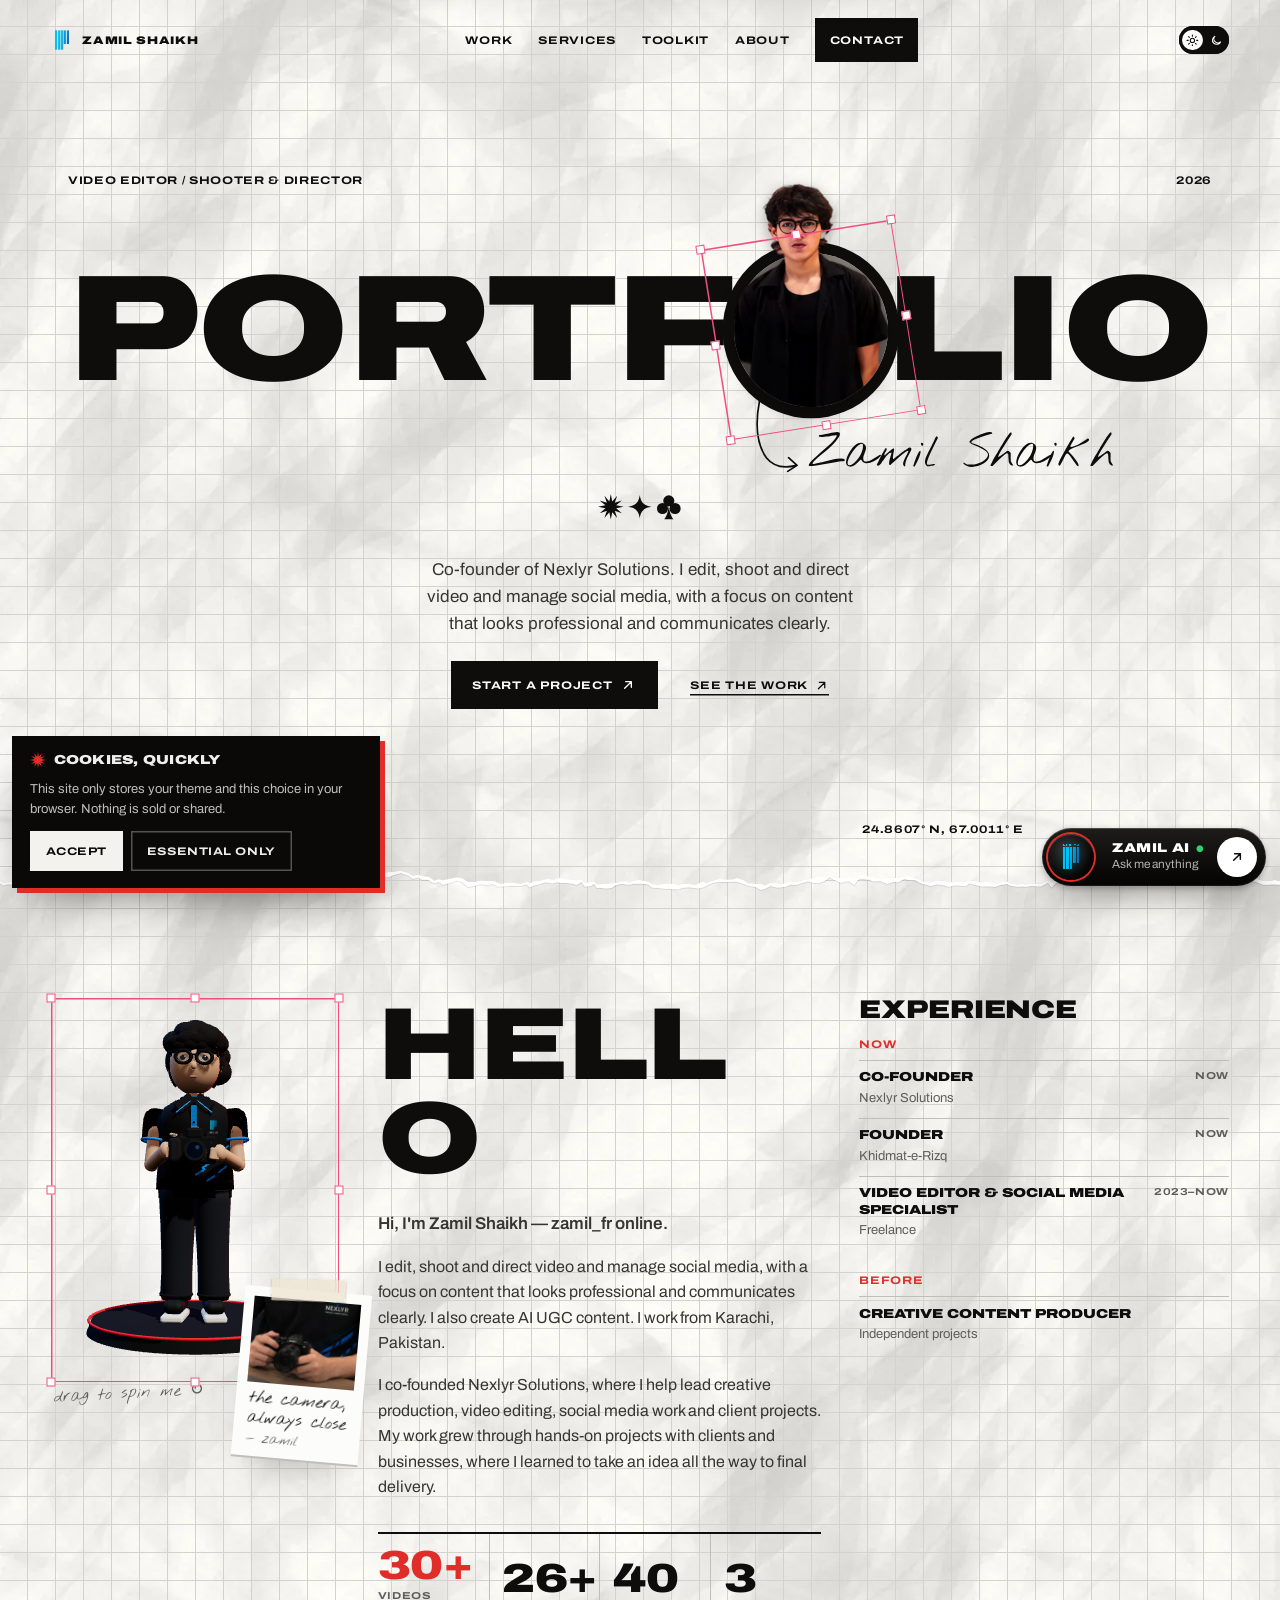
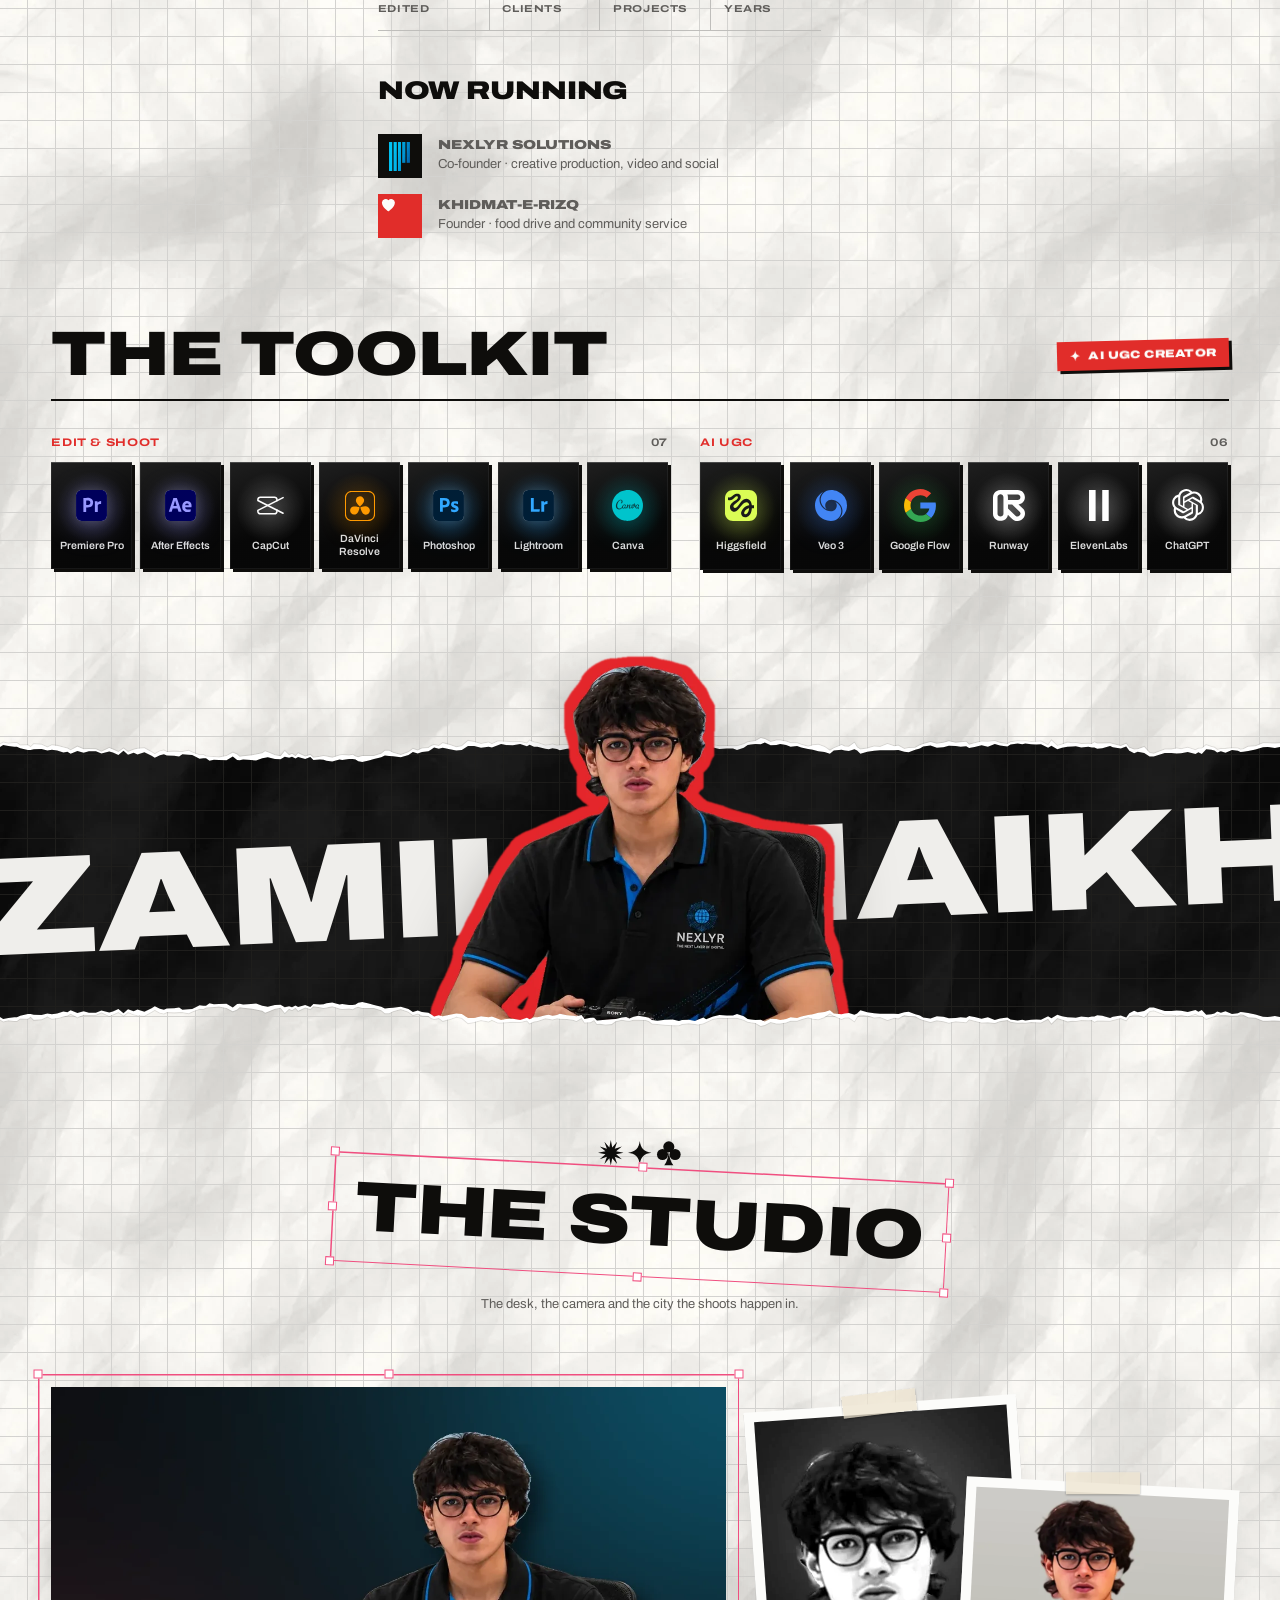
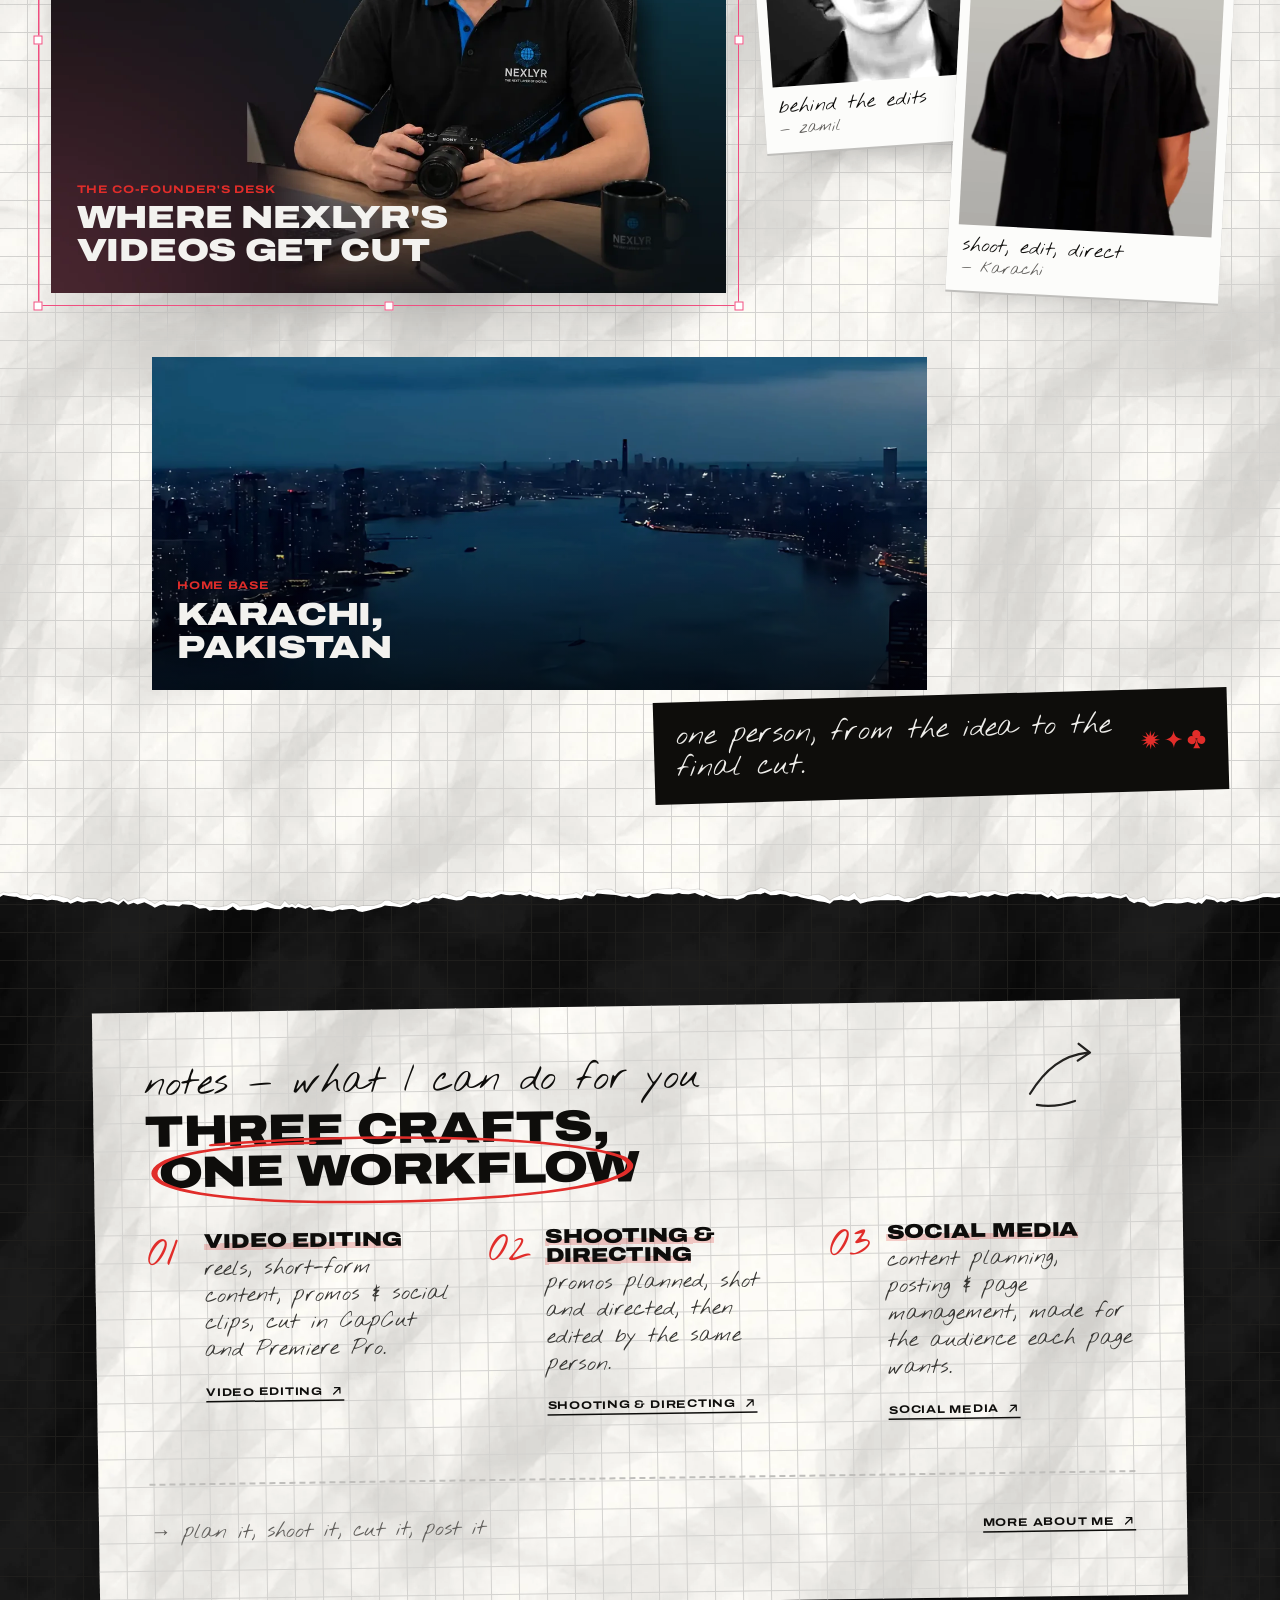
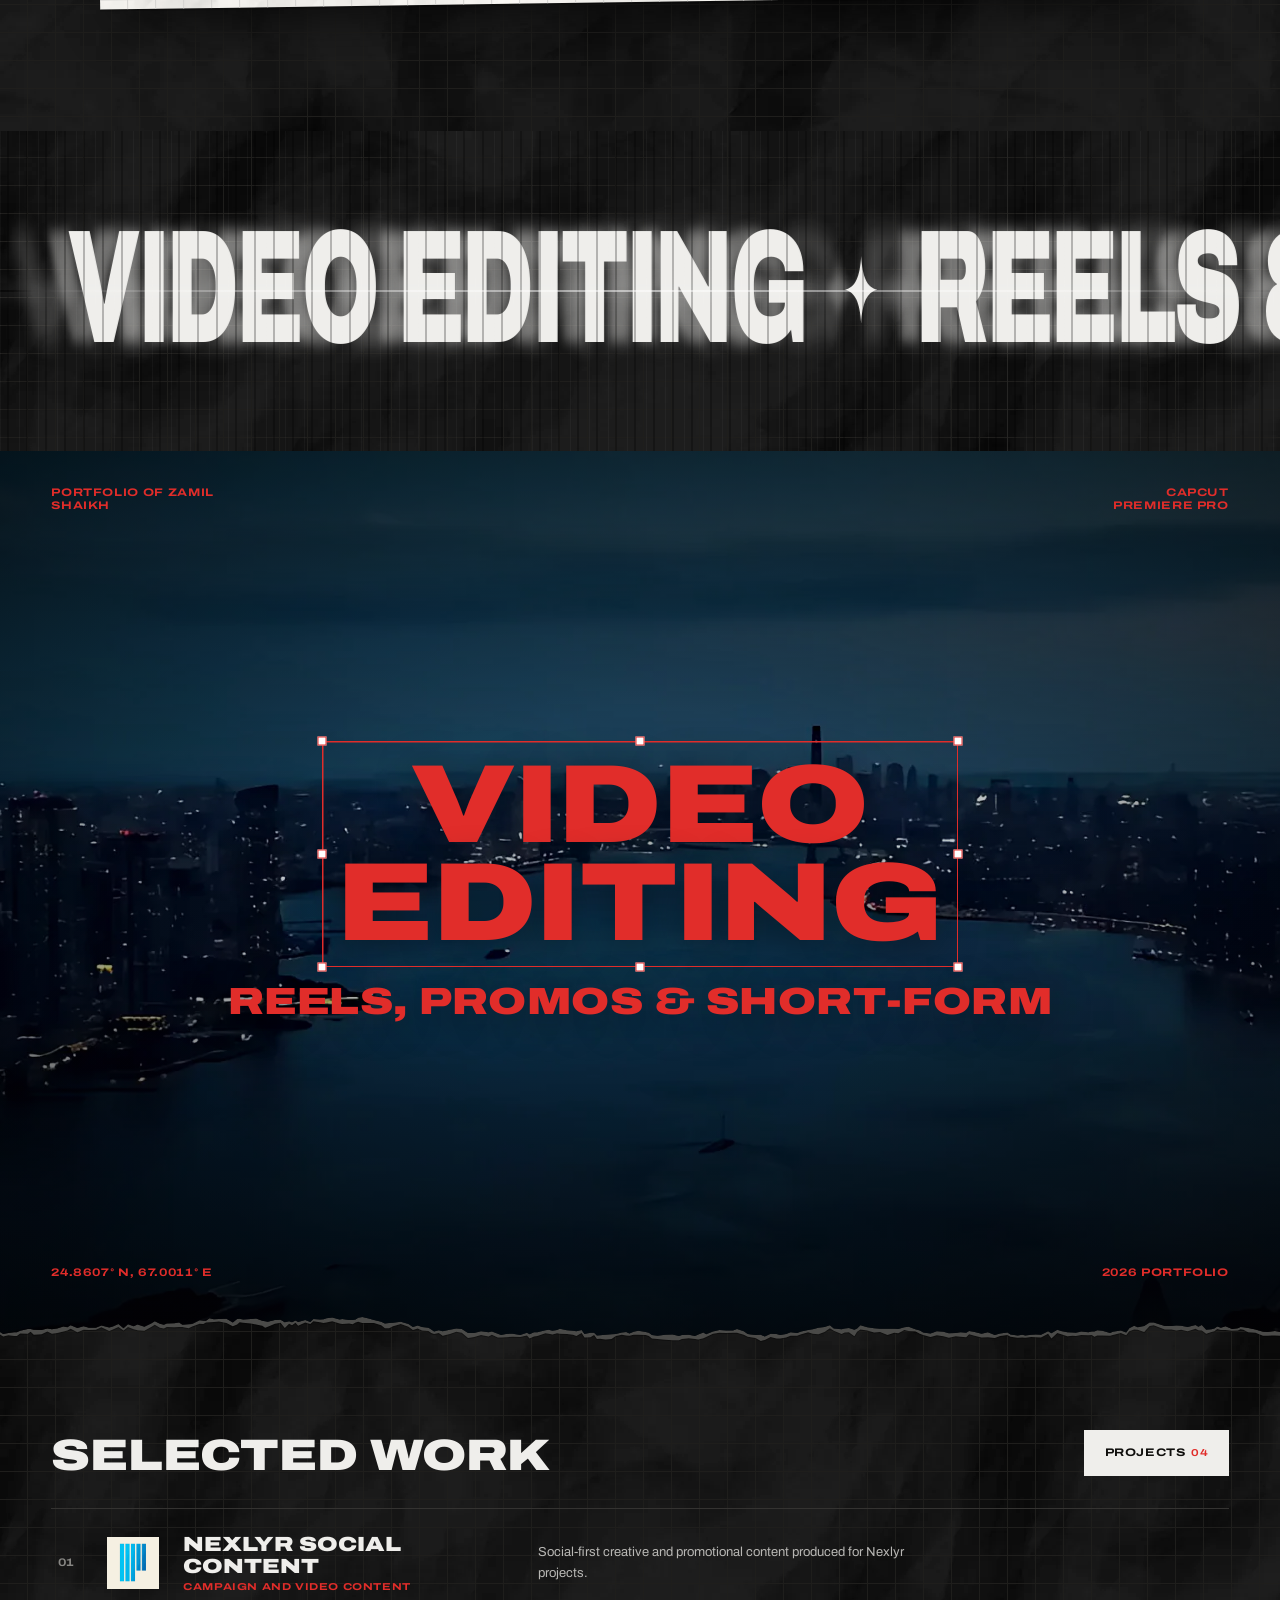
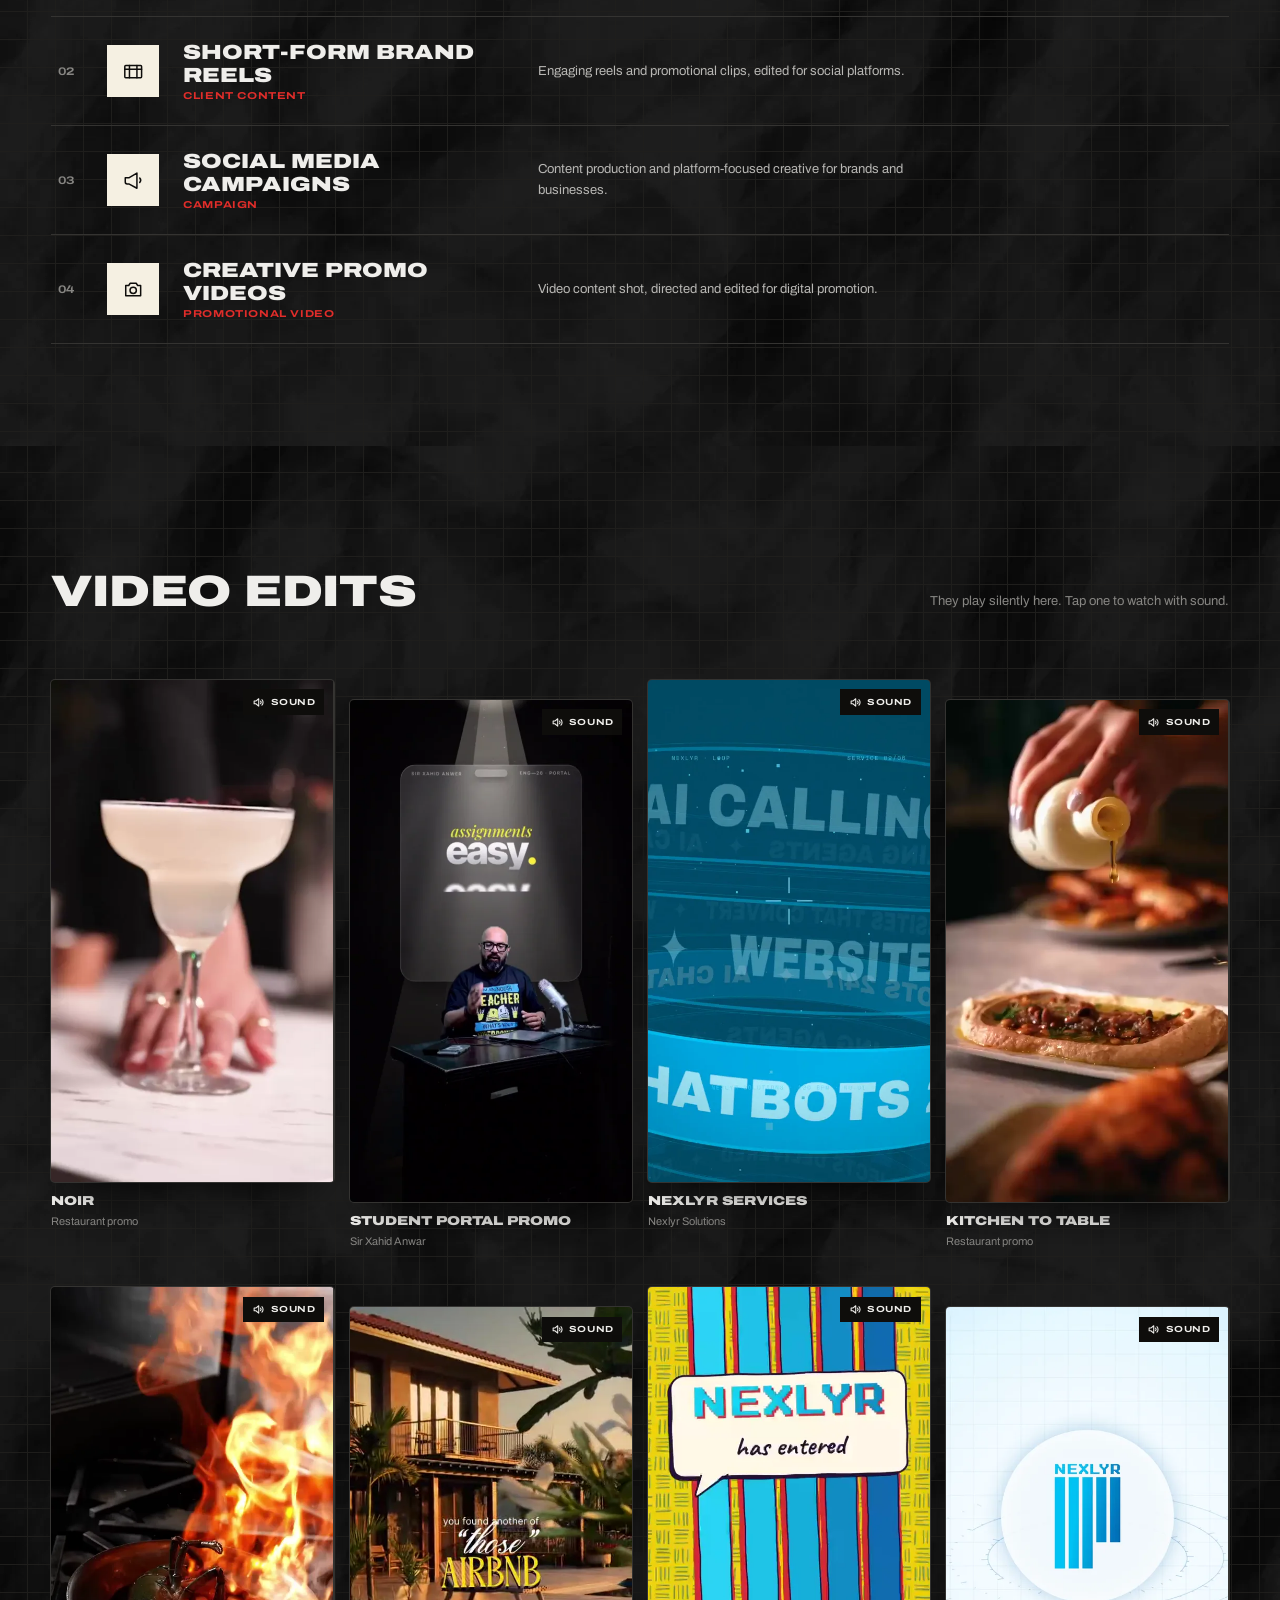
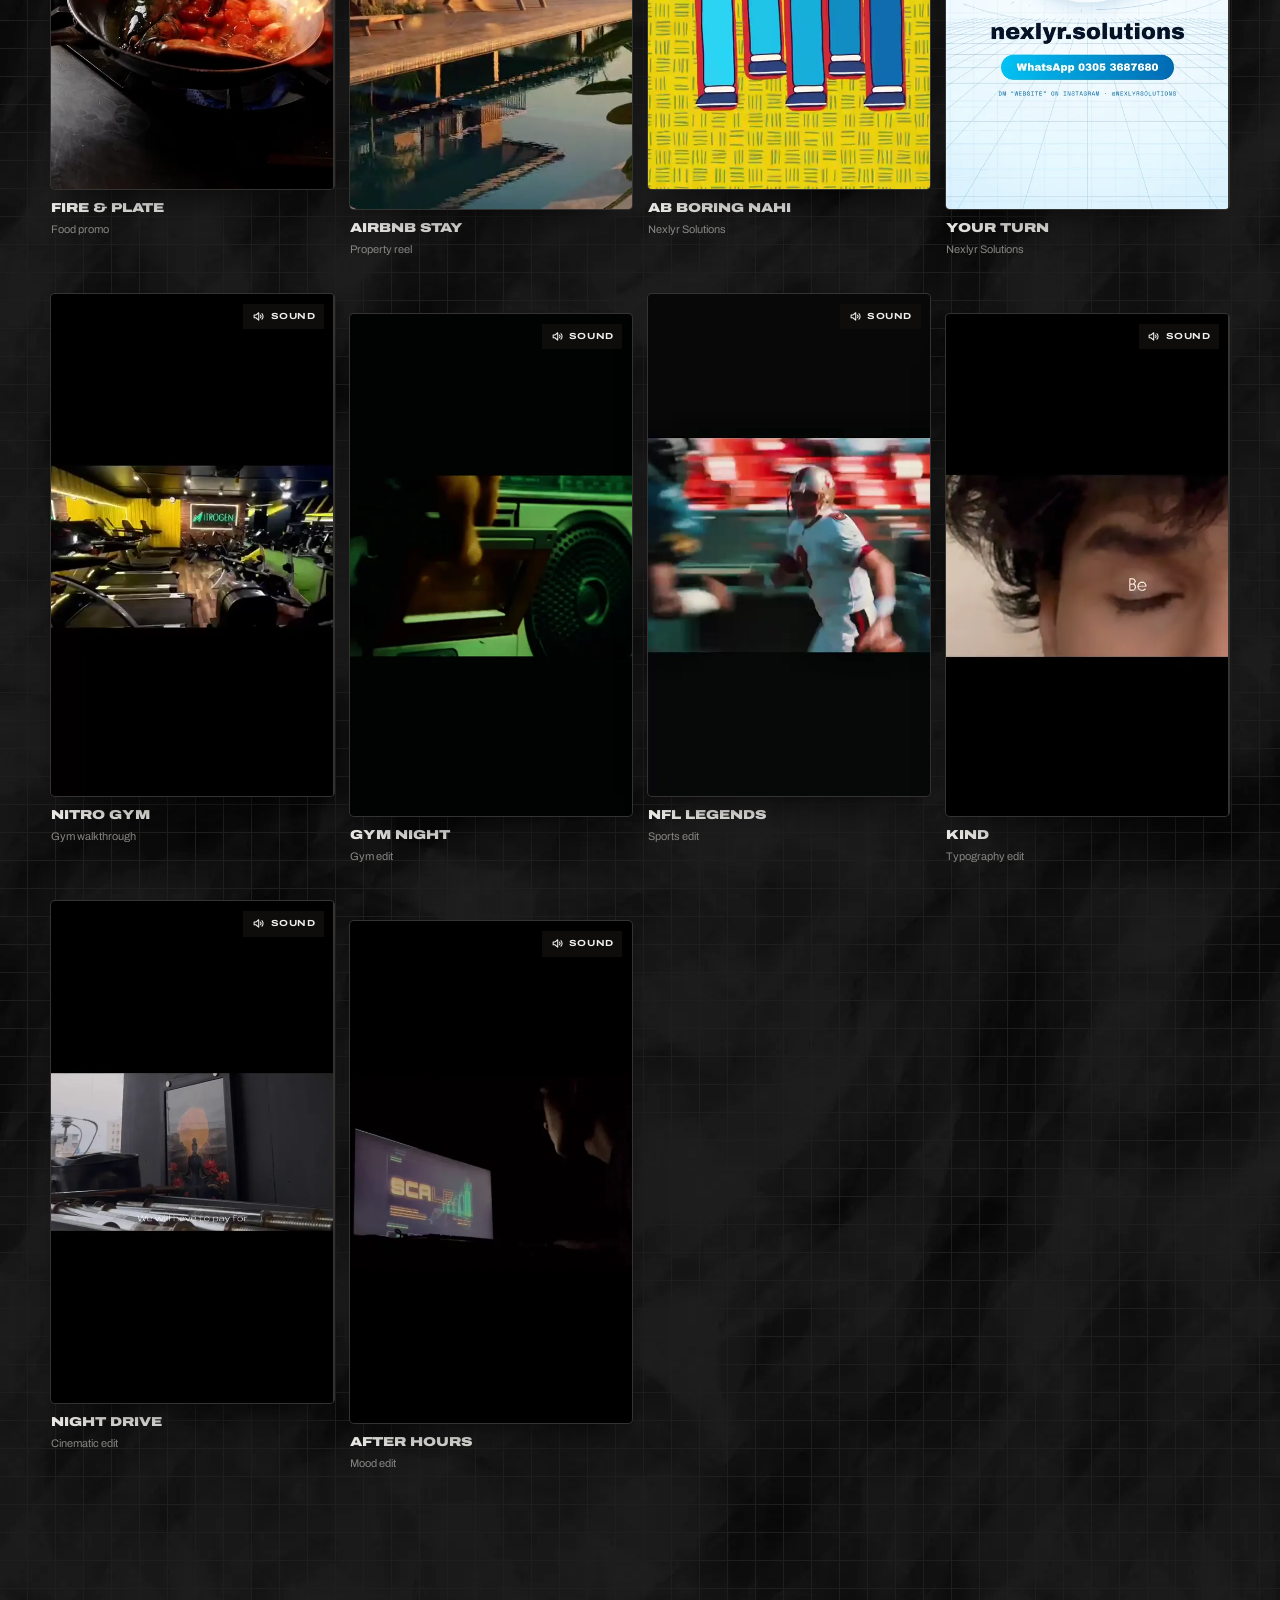
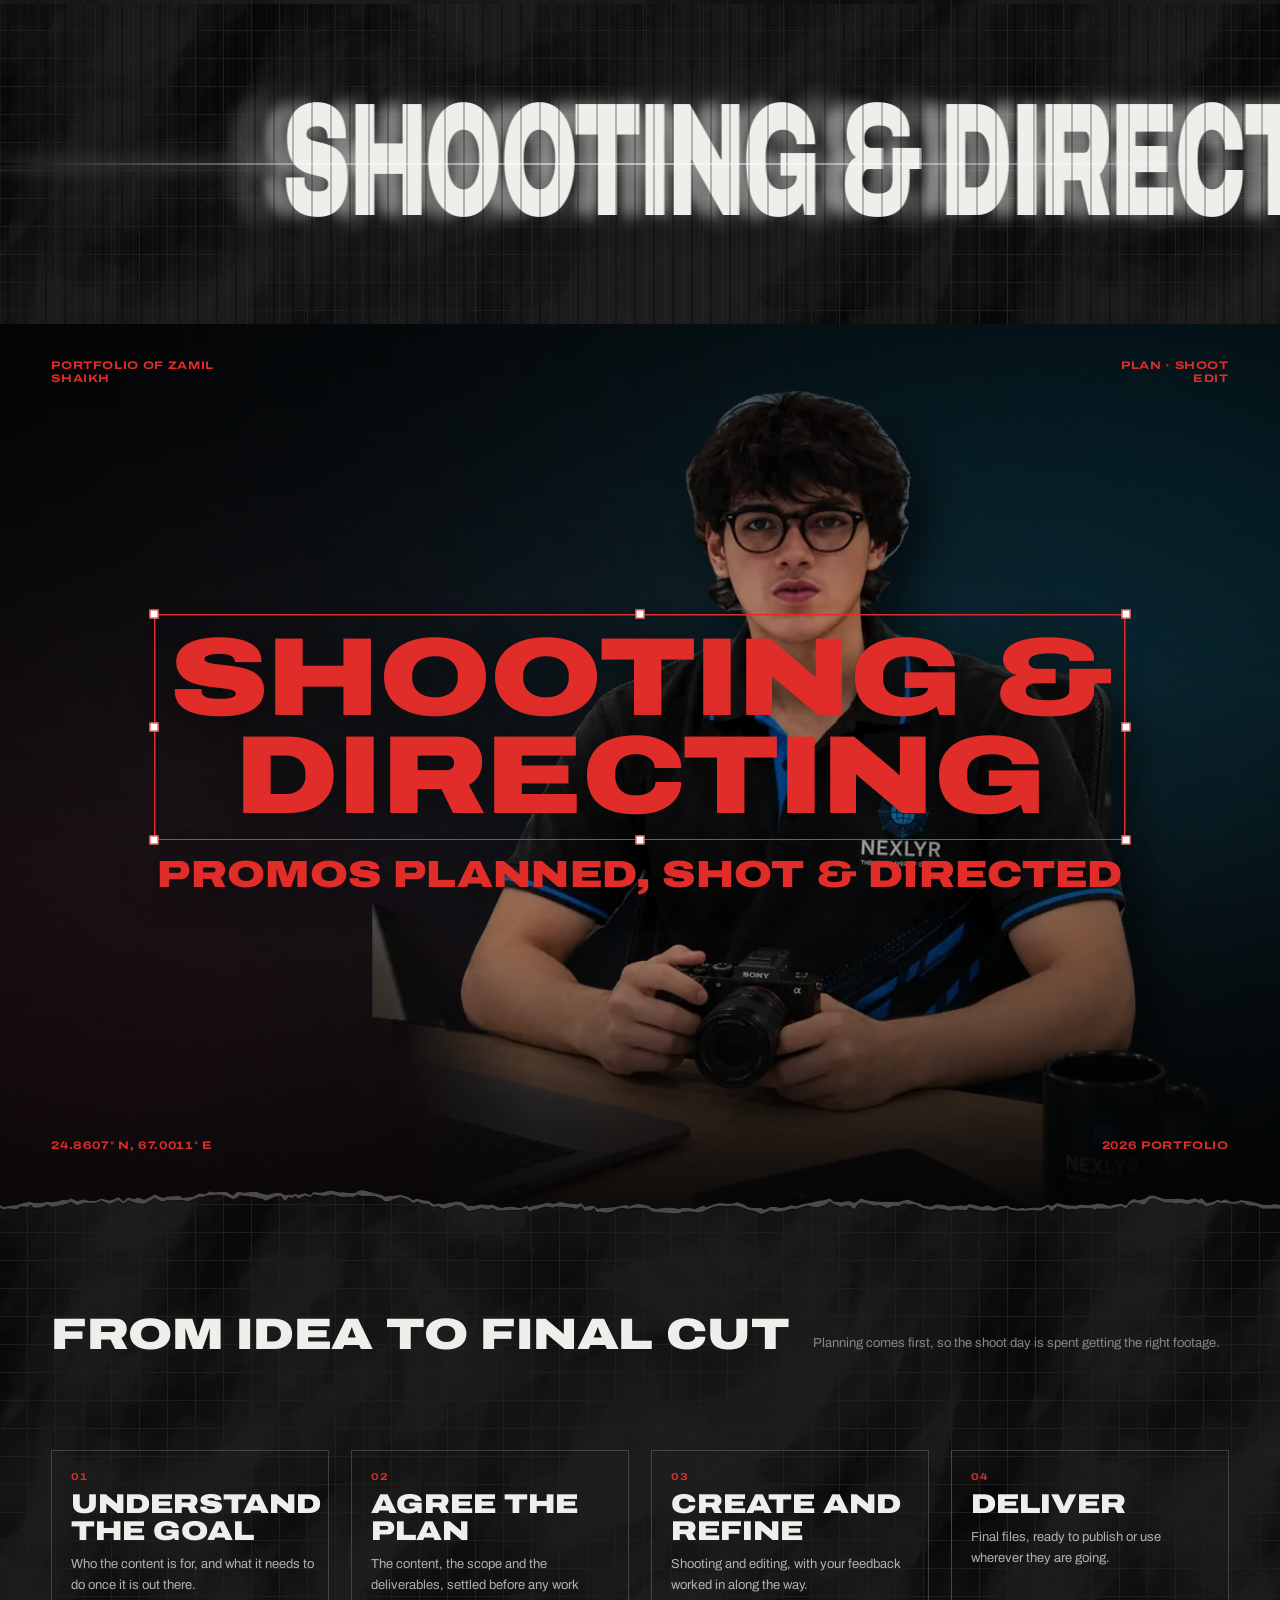
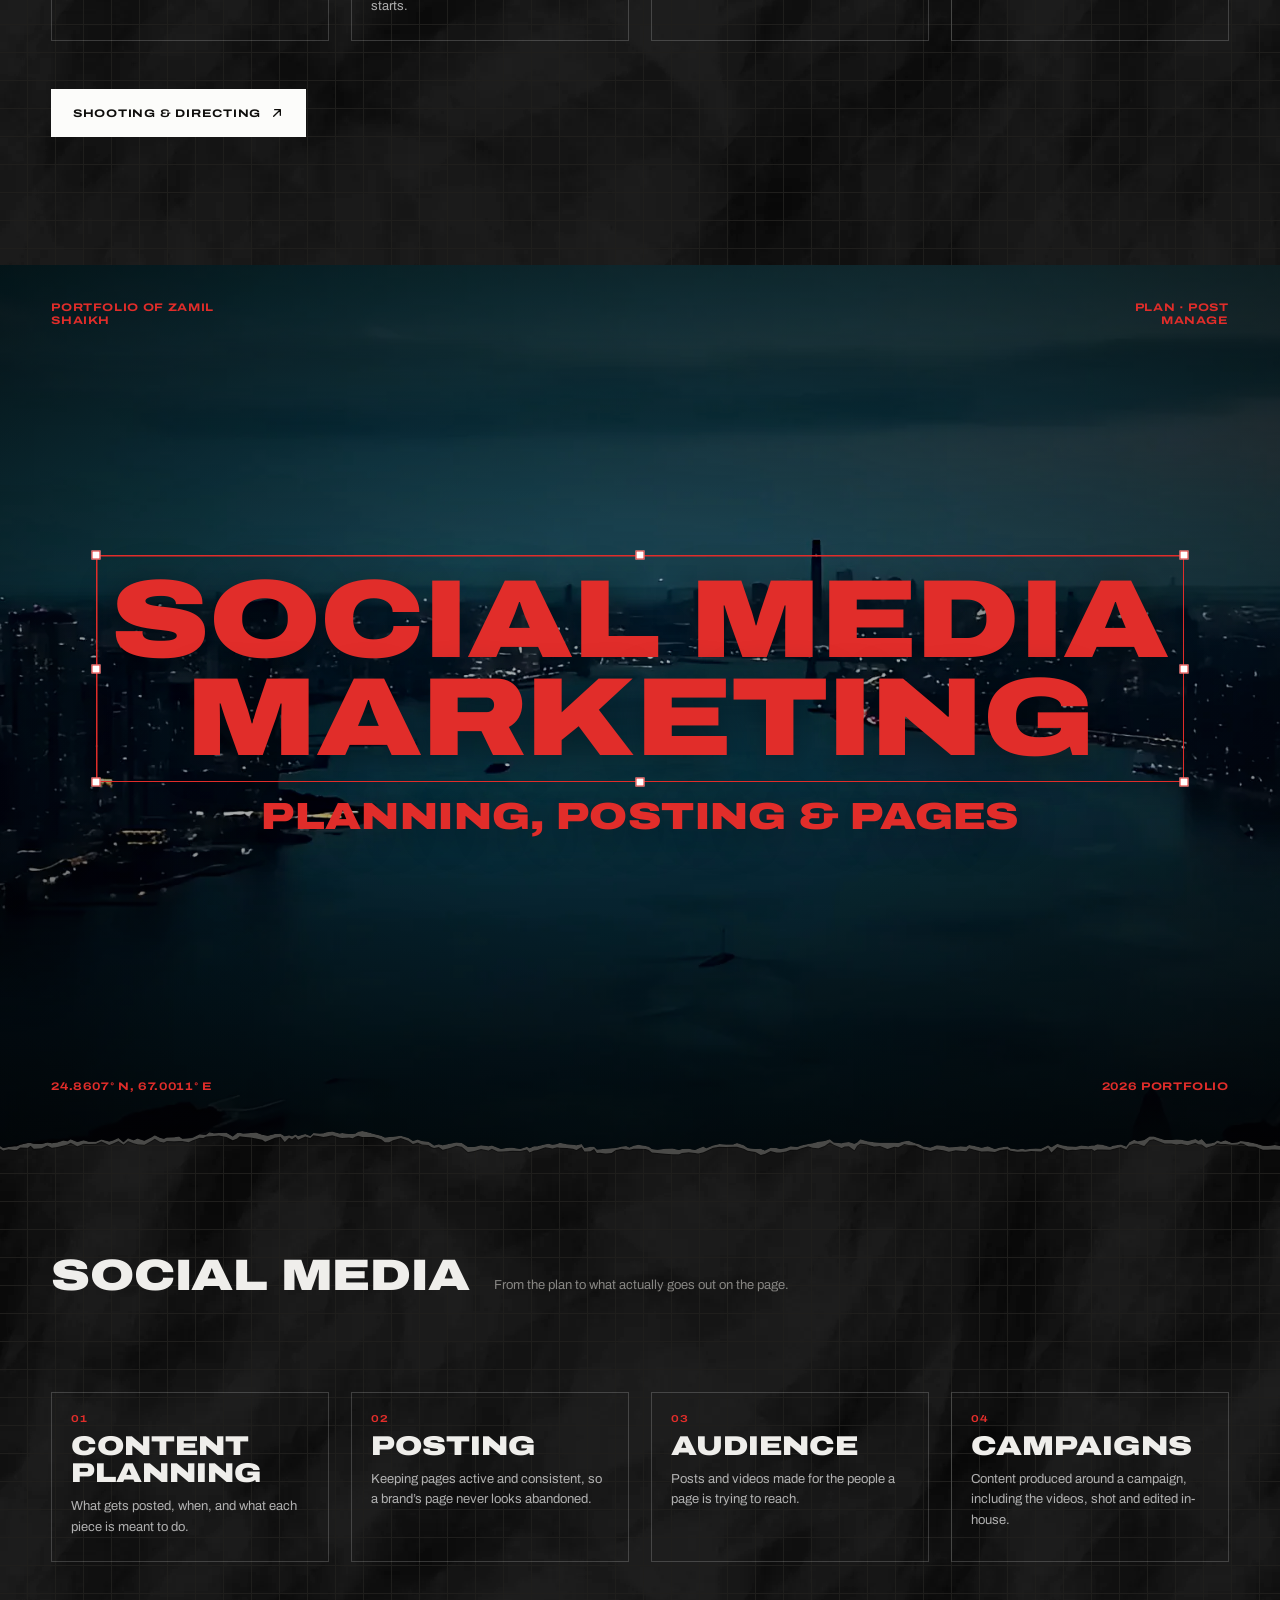
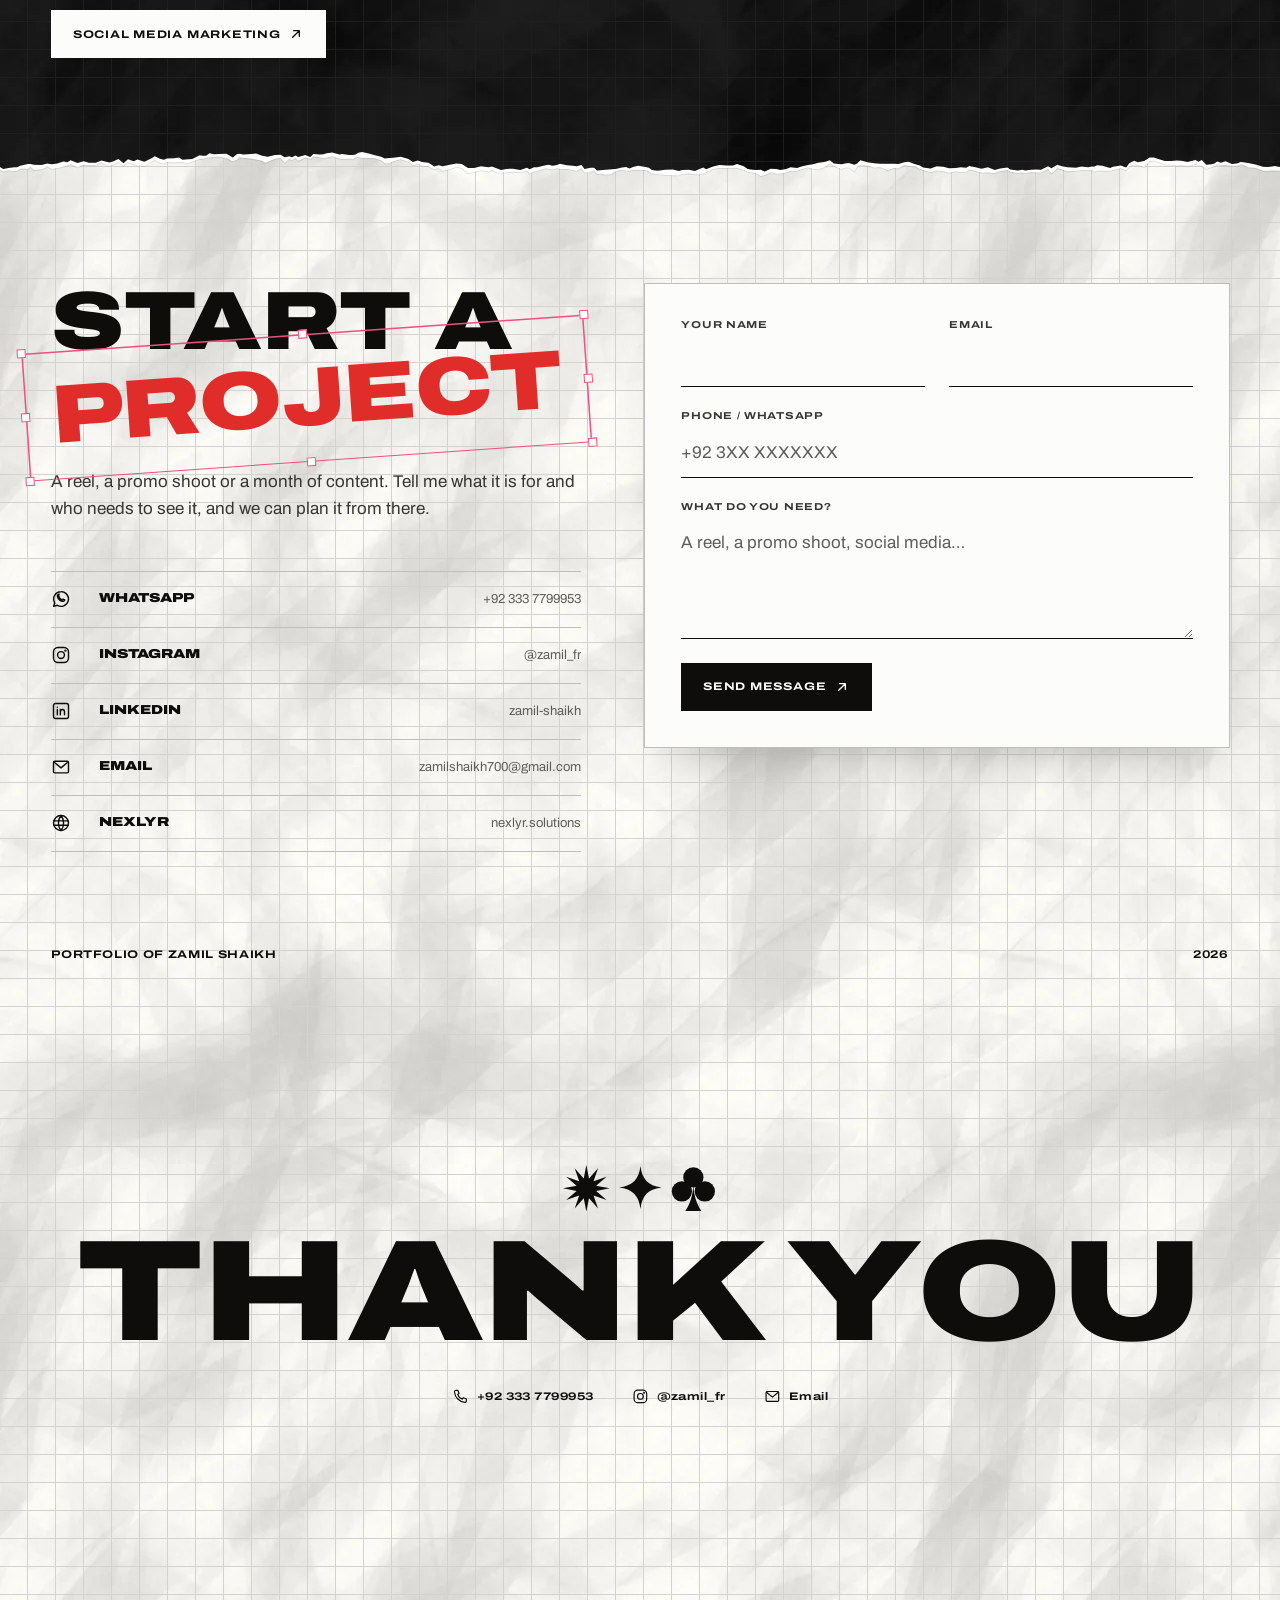
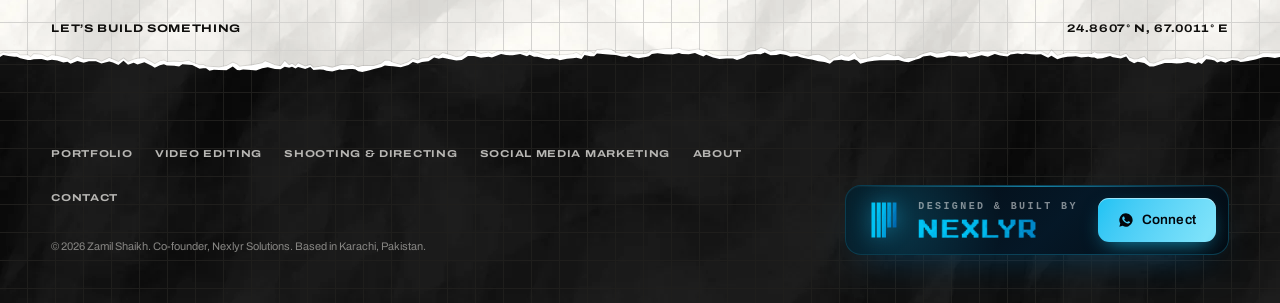
==== commit 0677ca98: "Add a 3D figure of Zamil holding his Sony camera to HELLO figure.js builds him in three.js (wavy hai" ====
--- a/index.html
+++ b/index.html
@@ -8,6 +8,7 @@
 <meta name="keywords" content="Zamil Shaikh, Zamil, zamil_fr, video editor Karachi, videographer Karachi, reels editor, promo video editing, short-form video, social media marketing Karachi, social media manager, content creator, AI UGC, Nexlyr Solutions, Khidmat-e-Rizq">
 <meta name="author" content="Zamil Shaikh">
 <meta name="robots" content="index, follow, max-image-preview:large, max-snippet:-1, max-video-preview:-1">
+<meta name="googlebot" content="index, follow, max-image-preview:large, max-snippet:-1">
 <meta name="google-site-verification" content="wDHB1RTgLPvijMdIk2iDe6qK_QwUgyCxZqGYaZdzou4">
 <meta name="geo.region" content="PK-SD">
 <meta name="geo.placename" content="Karachi">
@@ -20,6 +21,9 @@
 <link rel="icon" type="image/png" href="/favicon.png">
 <link rel="apple-touch-icon" href="/apple-touch-icon.png">
 <link rel="manifest" href="/site.webmanifest">
+<meta name="apple-mobile-web-app-capable" content="yes">
+<meta name="mobile-web-app-capable" content="yes">
+<meta name="apple-mobile-web-app-status-bar-style" content="black-translucent">
 <meta name="apple-mobile-web-app-title" content="Zamil">
 <meta name="format-detection" content="telephone=no">
 <meta property="og:locale" content="en_US">
@@ -496,6 +500,7 @@
         <div class="collage">
           <div class="turn" data-sel data-reveal>
             <div class="turn__img rv"><img src="zamil-cutout.webp" alt="Zamil Shaikh in a black shirt and glasses" width="805" height="1314" loading="lazy" decoding="async"></div>
+            <span class="turn__tag hand" aria-hidden="true">drag to spin me ↻</span>
           </div>
           <figure class="shot shot--pol collage__pol" style="--r:5deg" data-reveal><img src="zamil-camera.webp" alt="Zamil's hands on his Sony camera at the Nexlyr desk" width="480" height="384" loading="lazy" decoding="async"><figcaption>the camera, always close<small>— zamil</small></figcaption></figure>
         </div>
--- a/site.css
+++ b/site.css
@@ -1067,3 +1067,7 @@
 /* photo captions sit on dark photos in both themes */
 .shot--hero figcaption,.shot--wide figcaption{color:oklch(96% .004 90)}
 @media (max-width:24rem){.sign{width:min(9.6rem,50%);right:.15rem}}
+
+/* 3D figure in HELLO: the polaroid tucks lower so the figure stays in view, the spin hint sits on the left */
+.collage .turn__tag{right:auto;left:.2rem;bottom:-1.6rem}
+.collage__pol{width:44%;bottom:-1.9rem}
